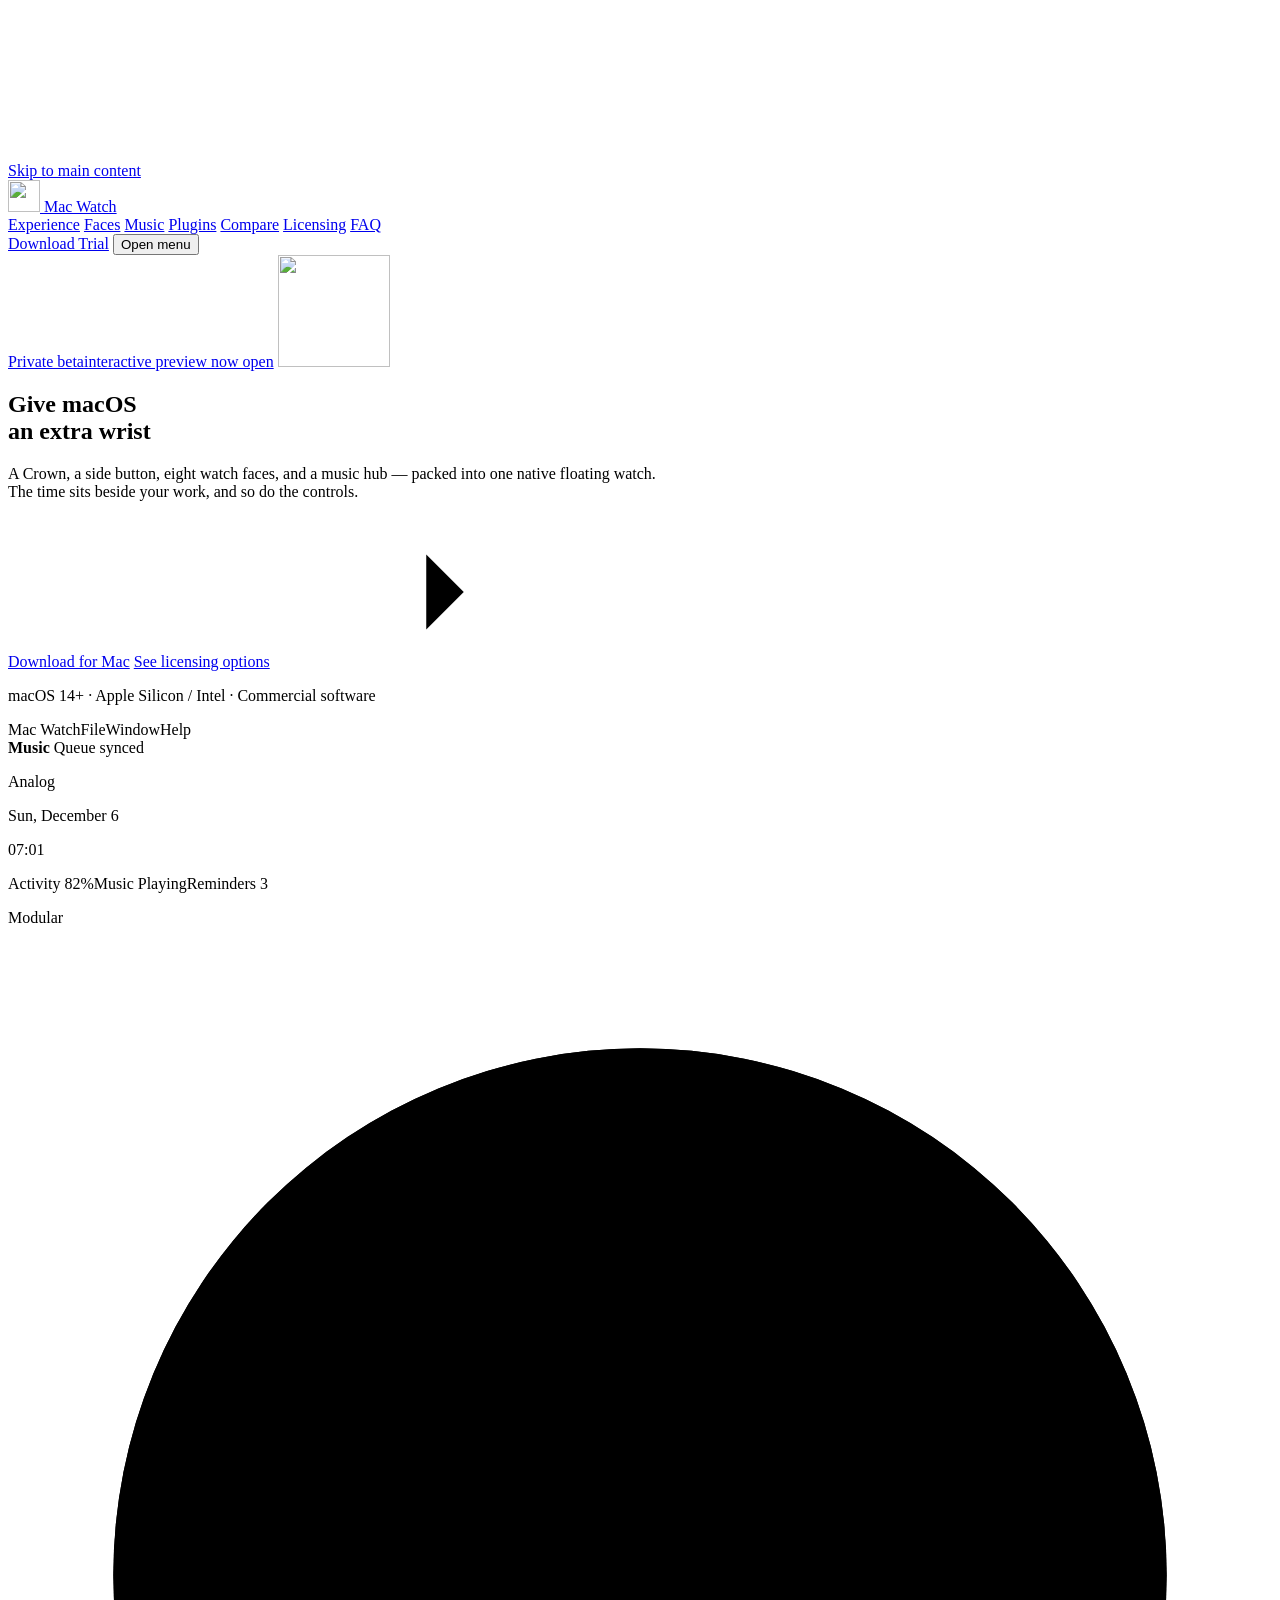
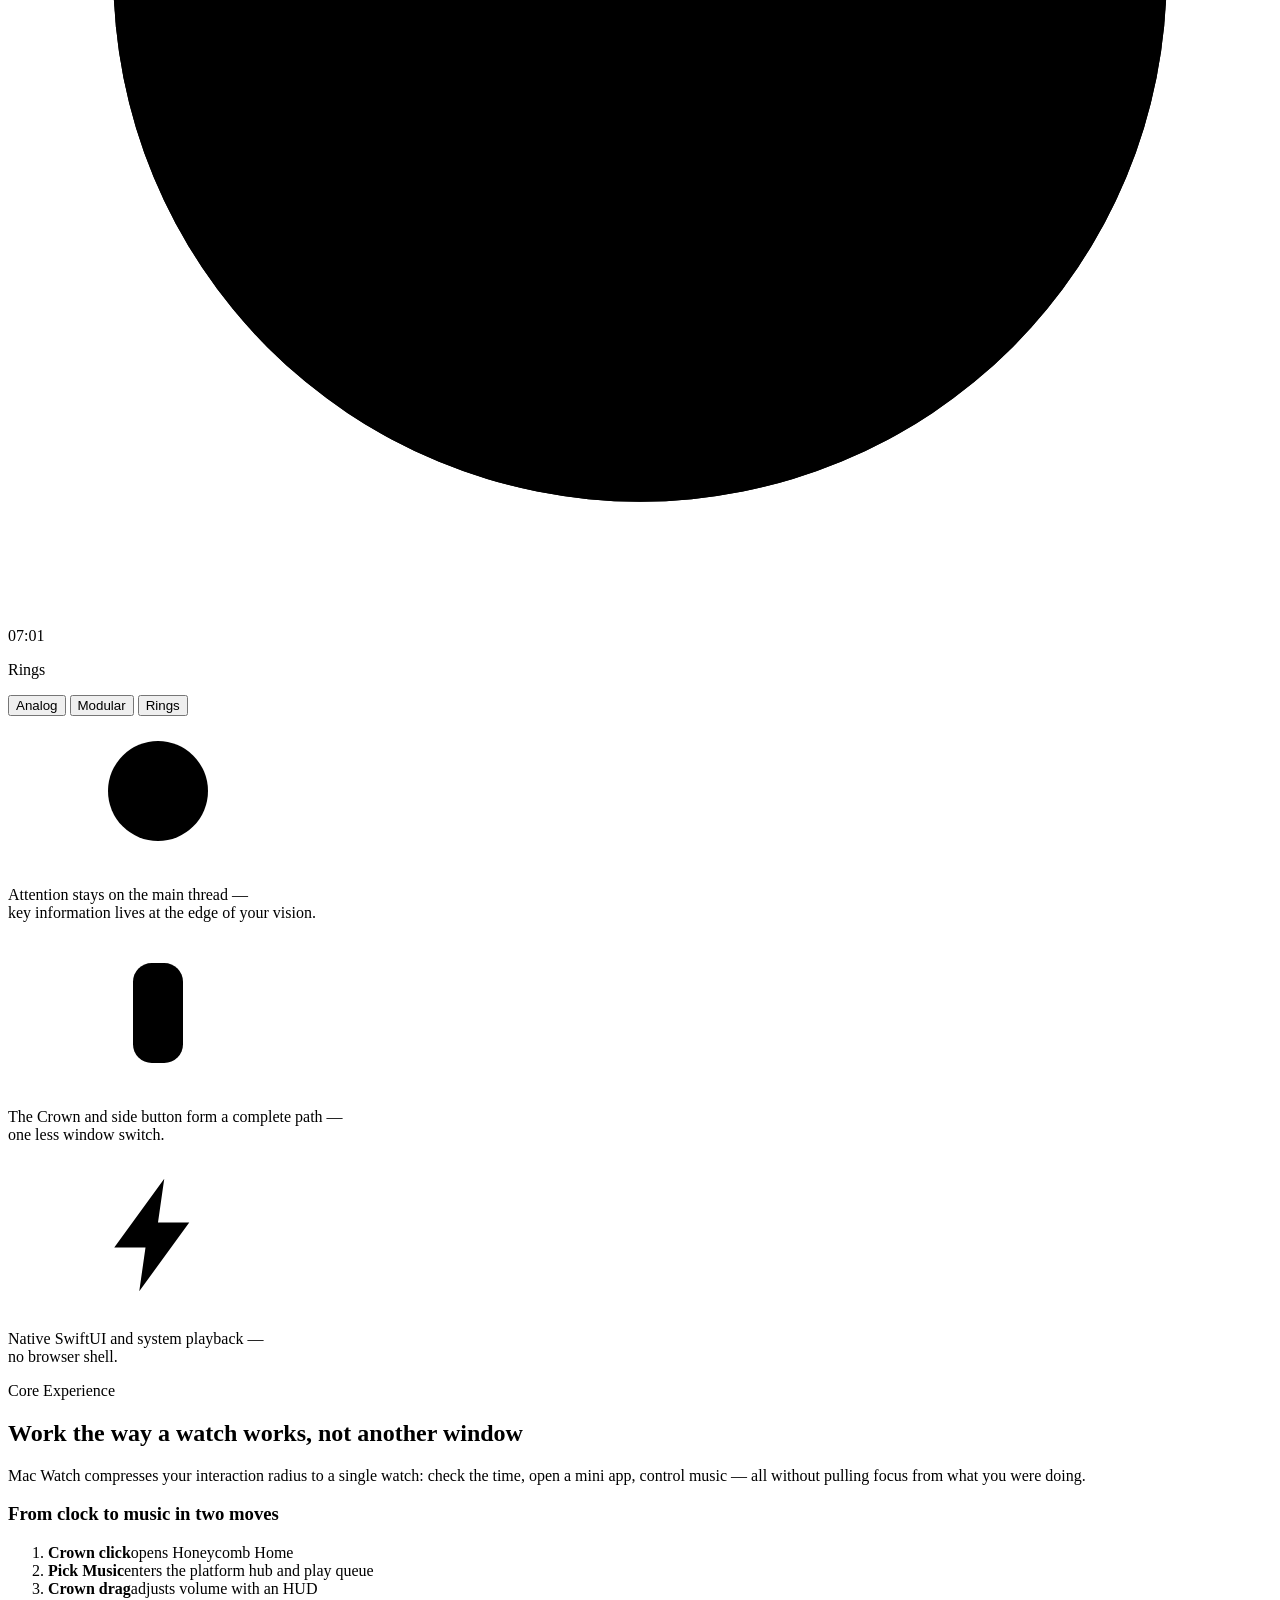
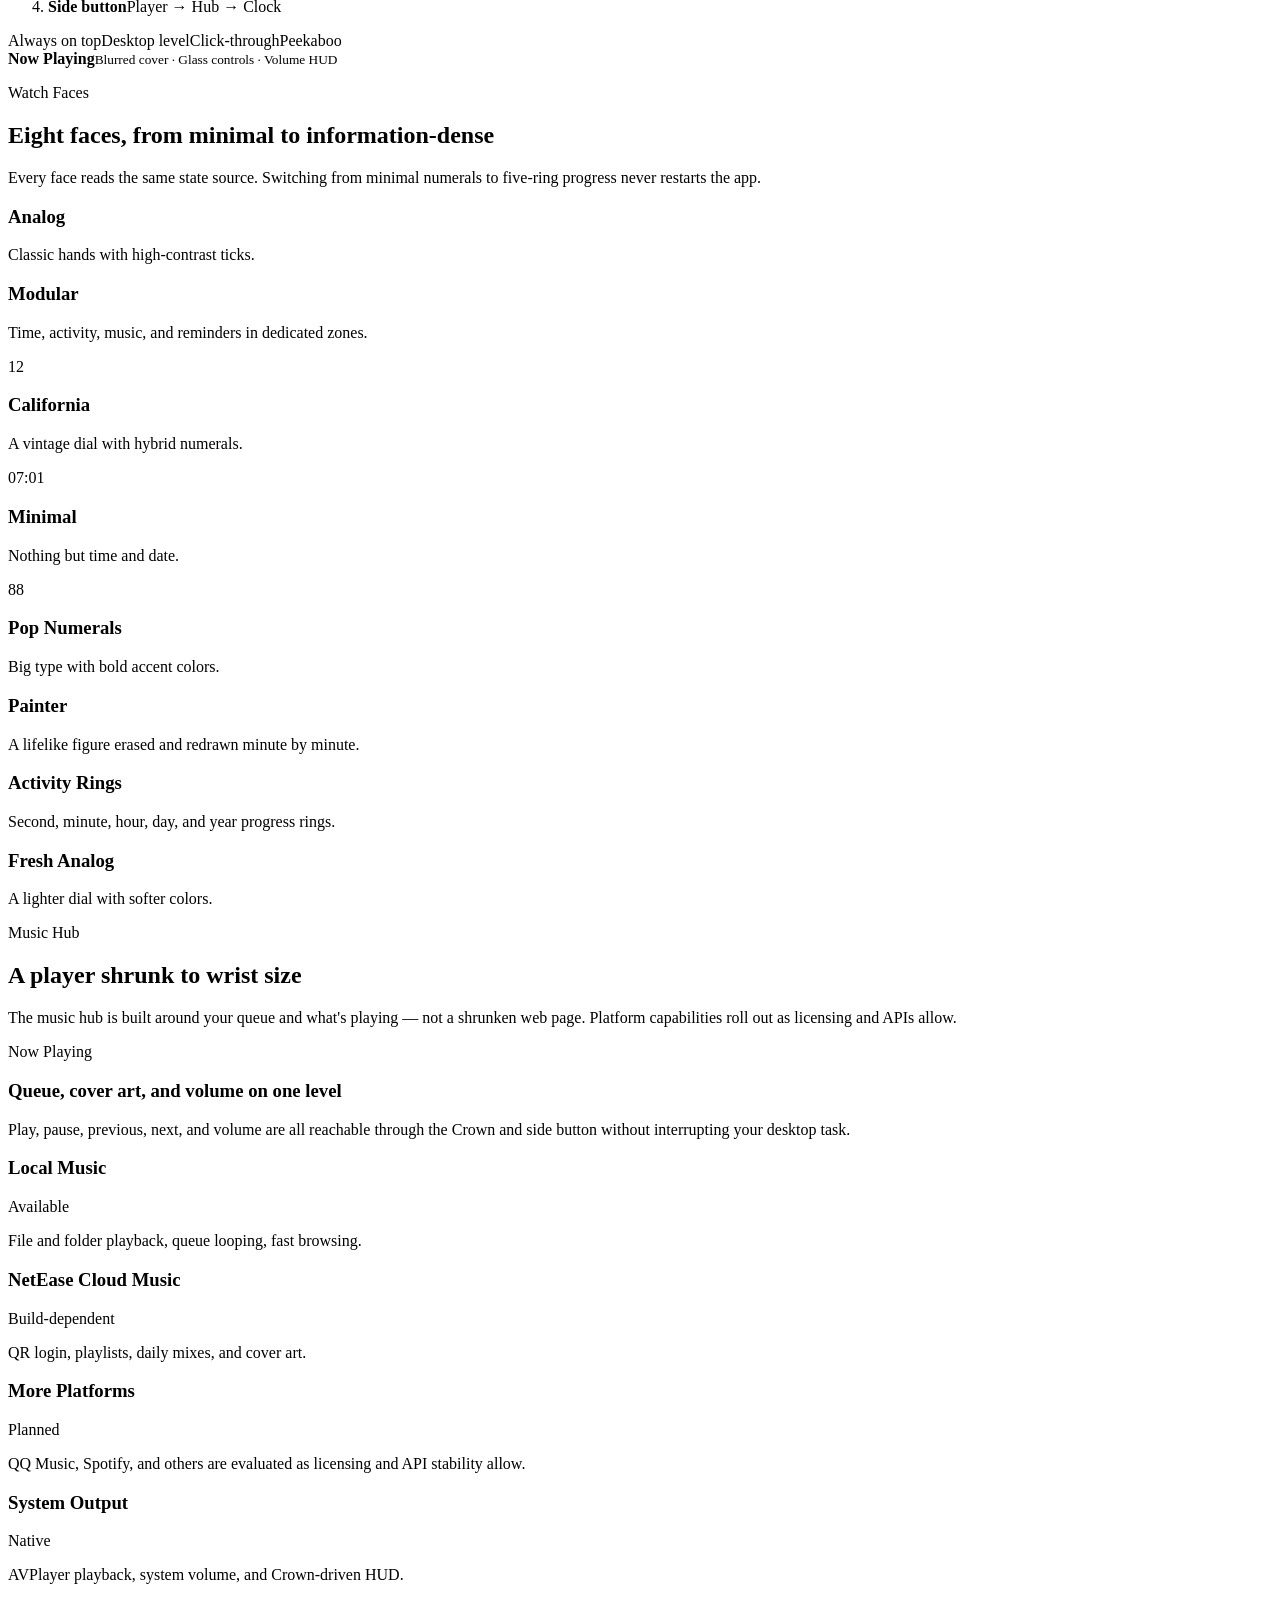
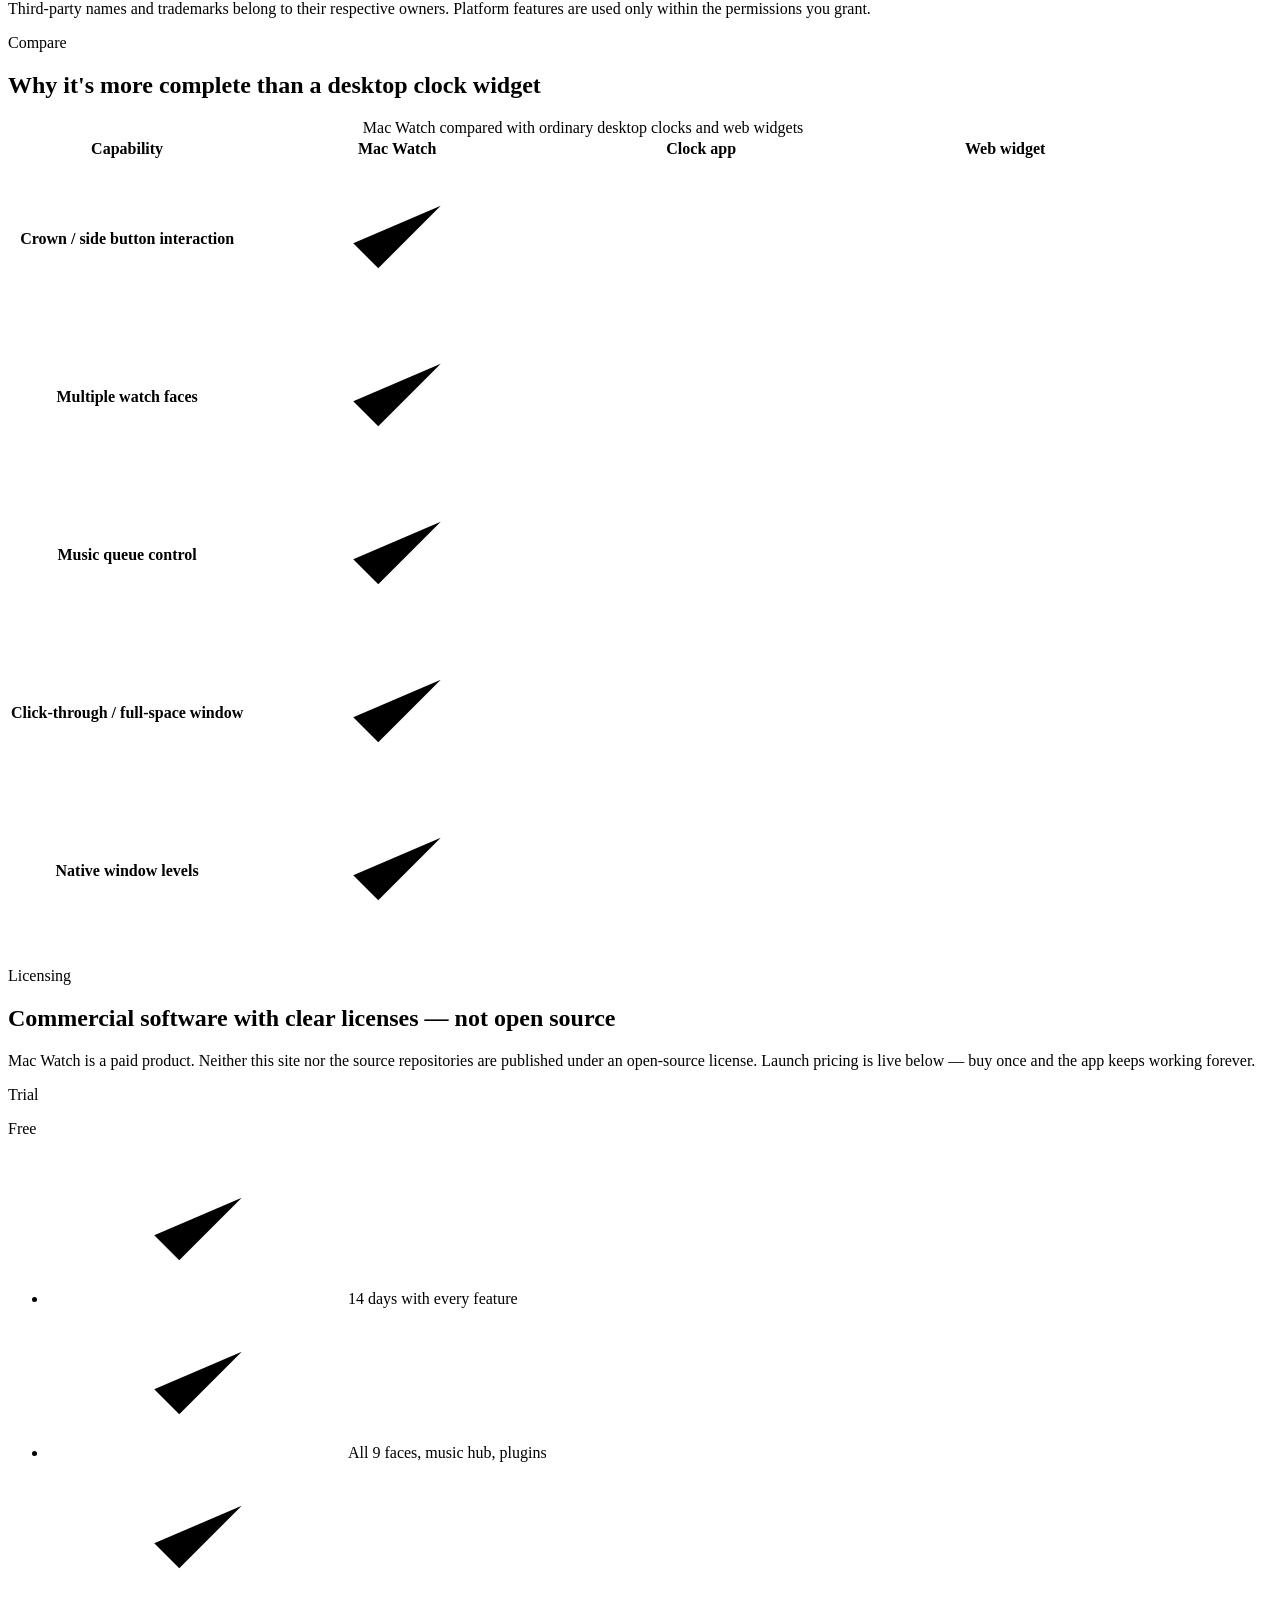
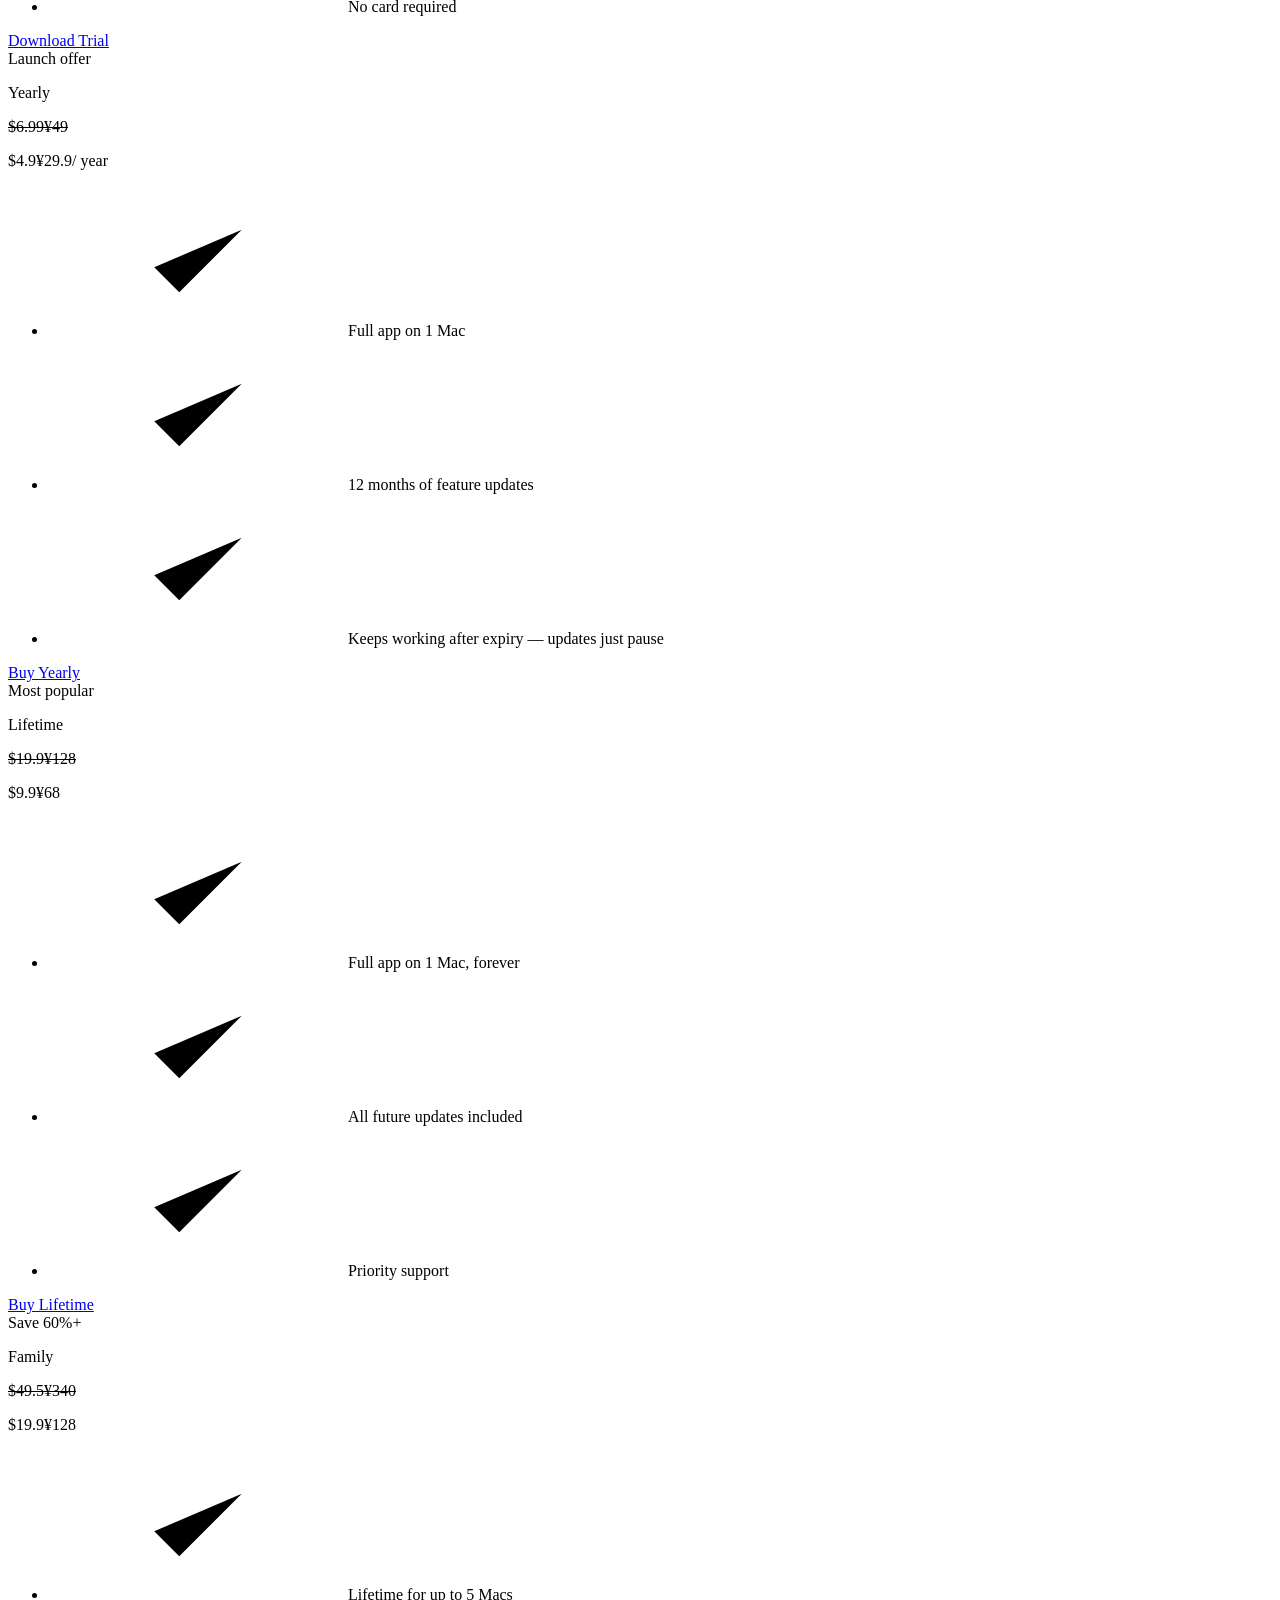
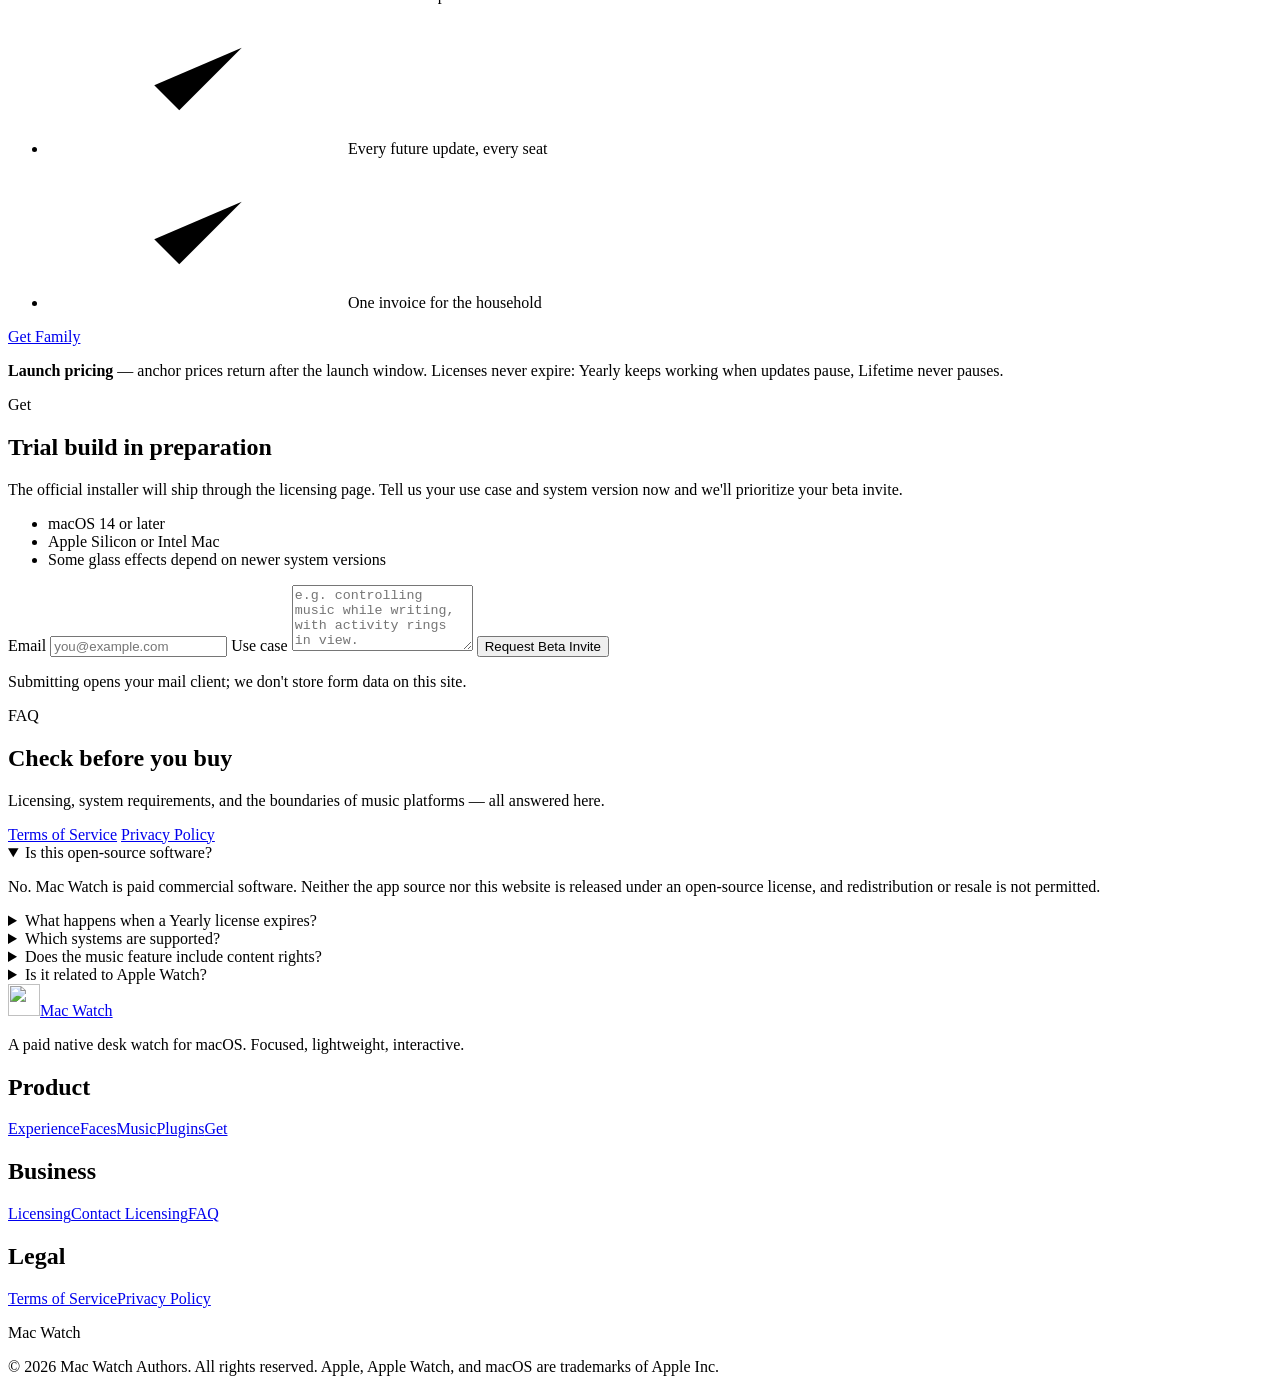
==== index.html @ 1d914b7b "deploy: publish website build abf7dd5" ====
<!doctype html>
<html lang="en">
<head>
  <meta charset="utf-8" />
  <meta name="viewport" content="width=device-width, initial-scale=1" />
  <title>Mac Watch — A Floating Desk Watch for macOS</title>
  <meta name="description" content="Mac Watch is a paid native macOS app: an interactive desk watch with 8 faces, multi-platform music, and a true desktop floating window." />
  <meta name="theme-color" content="#070707" />
  <link rel="canonical" href="https://macwatch.zpad.app/" />
  <link rel="icon" type="image/svg+xml" href="/assets/favicon.svg" />
  <link rel="apple-touch-icon" href="/assets/app-icon.png" />
  <meta property="og:type" content="website" />
  <meta property="og:site_name" content="Mac Watch" />
  <meta property="og:title" content="Mac Watch — A Floating Desk Watch for macOS" />
  <meta property="og:description" content="A paid native macOS app: an interactive Crown, 8 watch faces, a music hub, and a floating window that actually belongs on your desktop." />
  <meta property="og:url" content="https://macwatch.zpad.app/" />
  <meta property="og:image" content="https://macwatch.zpad.app/assets/app-icon.png" />
  <meta name="twitter:card" content="summary" />
  <script type="module" crossorigin src="/assets/main-BHF7BZhh.js"></script>
  <link rel="stylesheet" crossorigin href="/assets/main-CYS36cmx.css">
</head>
<body>
  <svg class="icon-system" aria-hidden="true" focusable="false">
    <symbol id="i-watch" viewBox="0 0 24 24"><rect x="6" y="3" width="12" height="18" rx="4"/><path d="M12 7v5l3 2"/><path d="M18 7h2M18 11h2"/></symbol>
    <symbol id="i-crown" viewBox="0 0 24 24"><rect x="8" y="4" width="8" height="16" rx="3"/><path d="M10 8h4M10 12h4M10 16h4"/></symbol>
    <symbol id="i-grid" viewBox="0 0 24 24"><rect x="4" y="4" width="7" height="7" rx="2"/><rect x="13" y="4" width="7" height="7" rx="2"/><rect x="4" y="13" width="7" height="7" rx="2"/><path d="M16.5 13v7M13 16.5h7"/></symbol>
    <symbol id="i-window" viewBox="0 0 24 24"><rect x="3" y="4" width="18" height="16" rx="4"/><path d="M3 9h18M7 6.5h.01M10 6.5h.01"/></symbol>
    <symbol id="i-music" viewBox="0 0 24 24"><path d="M7 18V6l10-2v12"/><circle cx="5" cy="18" r="2"/><circle cx="15" cy="16" r="2"/></symbol>
    <symbol id="i-shield" viewBox="0 0 24 24"><path d="M12 3l7 3v6c0 4-3 7-7 9-4-2-7-5-7-9V6z"/><path d="M9 12l2 2 4-4"/></symbol>
    <symbol id="i-bolt" viewBox="0 0 24 24"><path d="M13 3L5 14h5l-1 7 8-11h-5z"/></symbol>
    <symbol id="i-clock" viewBox="0 0 24 24"><circle cx="12" cy="12" r="8"/><path d="M12 8v4l3 2"/></symbol>
    <symbol id="i-sparkle" viewBox="0 0 24 24"><path d="M12 3l2 5 5 2-5 2-2 5-2-5-5-2 5-2z"/><path d="M19 16l1 2 2 1-2 1-1 2-1-2-2-1 2-1z"/></symbol>
    <symbol id="i-check" viewBox="0 0 24 24"><path d="M5 13l4 4L19 7"/></symbol>
    <symbol id="i-minus" viewBox="0 0 24 24"><path d="M6 12h12"/></symbol>
    <symbol id="i-arrow" viewBox="0 0 24 24"><path d="M5 12h14M13 6l6 6-6 6"/></symbol>
  </svg>

  <div class="page-glow" aria-hidden="true"></div>
  <a class="skip-link" href="#main">Skip to main content</a>

  <header class="site-header" data-header>
    <div class="shell header-inner">
      <a class="brand" href="#top" aria-label="Mac Watch home">
        <img src="/assets/app-icon.png" alt="" width="32" height="32" />
        <span>Mac Watch</span>
      </a>
      <nav class="primary-nav" id="site-nav" aria-label="Primary">
        <a href="#flow">Experience</a>
        <a href="#faces">Faces</a>
        <a href="#music">Music</a>
        <a href="/plugins/">Plugins</a>
        <a href="#compare">Compare</a>
        <a href="#license">Licensing</a>
        <a href="#faq">FAQ</a>
      </nav>
      <div class="header-actions">
        <a class="download-link" href="#download">Download Trial</a>
        <button class="menu-button" type="button" aria-expanded="false" aria-controls="site-nav">
          <span></span><span></span><span></span><span class="sr-only">Open menu</span>
        </button>
      </div>
    </div>
  </header>

  <main id="main">
    <section class="hero" id="top" aria-labelledby="hero-title">
      <div class="shell hero-inner">
        <a class="release-pill" href="#download"><span>Private beta</span>interactive preview now open</a>
        <img class="hero-icon" src="/assets/app-icon.png" alt="" width="112" height="112" />
        <h1 id="hero-title">Give macOS<br />an extra <span class="italic">wrist</span></h1>
        <p class="hero-subtext">
          A Crown, a side button, eight watch faces, and a music hub — packed into one native floating watch.<br />
          The time sits beside your work, and so do the controls.
        </p>
        <div class="hero-actions">
          <a class="button download" href="#download">Download for Mac</a>
          <a class="text-link" href="#license">See licensing options<svg aria-hidden="true"><use href="#i-arrow" /></svg></a>
        </div>
        <p class="download-meta">macOS 14+ · Apple Silicon / Intel · Commercial software</p>

        <div class="hero-visual" aria-label="Mac Watch desktop product mock">
          <div class="mac-stage">
            <div class="stage-menu" aria-hidden="true"><span>Mac Watch</span><span>File</span><span>Window</span><span>Help</span></div>
            <div class="stage-wall" aria-hidden="true"></div>
            <article class="stage-note-card" aria-hidden="true">
              <strong>Music</strong>
              <span>Queue synced</span>
            </article>
            <div class="device-shell" data-device>
              <div class="crown" aria-hidden="true"></div>
              <div class="side-button" aria-hidden="true"></div>
              <div class="device-screen" data-screen>
                <section class="face active" data-face="analog" aria-label="Analog face preview">
                  <div class="analog-dial">
                    <span></span><span></span><span></span><span></span>
                    <div class="hand hour" data-hour-hand></div>
                    <div class="hand minute" data-minute-hand></div>
                    <div class="hand second" data-second-hand></div>
                  </div>
                  <p>Analog</p>
                </section>
                <section class="face modular" data-face="modular" aria-label="Modular face preview">
                  <p class="label" data-short-date>Mon, Oct 12</p>
                  <p class="large-time"><span data-hour>16</span><span data-minute>:40</span></p>
                  <div class="modules"><span>Activity 82%</span><span>Music Playing</span><span>Reminders 3</span></div>
                  <p>Modular</p>
                </section>
                <section class="face rings" data-face="rings" aria-label="Activity rings face preview">
                  <svg viewBox="0 0 120 120" aria-hidden="true">
                    <circle cx="60" cy="60" r="50"/><circle cx="60" cy="60" r="39"/><circle cx="60" cy="60" r="28"/>
                    <circle class="r1" cx="60" cy="60" r="50"/><circle class="r2" cx="60" cy="60" r="39"/><circle class="r3" cx="60" cy="60" r="28"/>
                  </svg>
                  <p class="large-time"><span data-hour>16</span><span data-minute>:40</span></p>
                  <p>Rings</p>
                </section>
              </div>
            </div>
            <div class="stage-dock" aria-hidden="true"><span></span><span></span><span></span><span></span><span class="active"></span><span></span><span></span></div>
          </div>
          <div class="face-switch" role="group" aria-label="Switch website face preview">
            <button type="button" class="active" aria-pressed="true" data-face-button="analog">Analog</button>
            <button type="button" aria-pressed="false" data-face-button="modular">Modular</button>
            <button type="button" aria-pressed="false" data-face-button="rings">Rings</button>
          </div>
        </div>
      </div>
    </section>

    <section class="value-strip" aria-label="Core value">
      <div class="shell value-grid">
        <article><svg aria-hidden="true"><use href="#i-clock" /></svg><p>Attention stays on the main thread —<br />key information lives at the edge of your vision.</p></article>
        <article><svg aria-hidden="true"><use href="#i-crown" /></svg><p>The Crown and side button form a complete path —<br />one less window switch.</p></article>
        <article><svg aria-hidden="true"><use href="#i-bolt" /></svg><p>Native SwiftUI and system playback —<br />no browser shell.</p></article>
      </div>
    </section>

    <section class="section flow-section" id="flow" aria-labelledby="flow-title">
      <div class="shell section-head">
        <p class="eyebrow">Core Experience</p>
        <h2 id="flow-title">Work the way a watch works, not another window</h2>
        <p>Mac Watch compresses your interaction radius to a single watch: check the time, open a mini app, control music — all without pulling focus from what you were doing.</p>
      </div>
      <div class="shell workspace-card">
        <div class="workspace-copy">
          <h3>From clock to music in two moves</h3>
          <ol class="path-list">
            <li><strong>Crown click</strong><span>opens Honeycomb Home</span></li>
            <li><strong>Pick Music</strong><span>enters the platform hub and play queue</span></li>
            <li><strong>Crown drag</strong><span>adjusts volume with an HUD</span></li>
            <li><strong>Side button</strong><span>Player → Hub → Clock</span></li>
          </ol>
          <div class="mode-chips" aria-label="Window modes">
            <span>Always on top</span><span>Desktop level</span><span>Click-through</span><span>Peekaboo</span>
          </div>
        </div>
        <div class="demo-panel" aria-hidden="true">
          <div class="demo-bar"><span></span><span></span><span></span></div>
          <div class="honeycomb"><span></span><span></span><span></span><span></span><span></span><span></span><span></span></div>
          <div class="now-playing">
            <span class="cover"></span>
            <div><strong>Now Playing</strong><small>Blurred cover · Glass controls · Volume HUD</small></div>
            <span class="eq"><i></i><i></i><i></i></span>
          </div>
        </div>
      </div>
    </section>

    <section class="section faces-section" id="faces" aria-labelledby="faces-title">
      <div class="shell section-head">
        <p class="eyebrow">Watch Faces</p>
        <h2 id="faces-title">Eight faces, from minimal to information-dense</h2>
        <p>Every face reads the same state source. Switching from minimal numerals to five-ring progress never restarts the app.</p>
      </div>
      <div class="shell face-grid">
        <article><div class="face-preview analog"><span></span><span></span><span></span></div><h3>Analog</h3><p>Classic hands with high-contrast ticks.</p></article>
        <article><div class="face-preview modular"><i></i><i></i><i></i></div><h3>Modular</h3><p>Time, activity, music, and reminders in dedicated zones.</p></article>
        <article><div class="face-preview california">12</div><h3>California</h3><p>A vintage dial with hybrid numerals.</p></article>
        <article><div class="face-preview minimal"><span data-hour>16</span><span data-minute>:40</span></div><h3>Minimal</h3><p>Nothing but time and date.</p></article>
        <article><div class="face-preview pop">88</div><h3>Pop Numerals</h3><p>Big type with bold accent colors.</p></article>
        <article><div class="face-preview artist"><span></span></div><h3>Painter</h3><p>A lifelike figure erased and redrawn minute by minute.</p></article>
        <article><div class="face-preview rings"><b></b><b></b><b></b></div><h3>Activity Rings</h3><p>Second, minute, hour, day, and year progress rings.</p></article>
        <article><div class="face-preview fresh"><span></span><span></span></div><h3>Fresh Analog</h3><p>A lighter dial with softer colors.</p></article>
      </div>
    </section>

    <section class="section music-section" id="music" aria-labelledby="music-title">
      <div class="shell section-head">
        <p class="eyebrow">Music Hub</p>
        <h2 id="music-title">A player shrunk to wrist size</h2>
        <p>The music hub is built around your queue and what's playing — not a shrunken web page. Platform capabilities roll out as licensing and APIs allow.</p>
      </div>
      <div class="shell music-panel">
        <article class="music-hero">
          <span class="cover"></span>
          <div>
            <p class="eyebrow">Now Playing</p>
            <h3>Queue, cover art, and volume on one level</h3>
            <p>Play, pause, previous, next, and volume are all reachable through the Crown and side button without interrupting your desktop task.</p>
          </div>
          <span class="eq"><i></i><i></i><i></i><i></i></span>
        </article>
        <div class="platform-grid">
          <article class="ready"><header><h3>Local Music</h3><span>Available</span></header><p>File and folder playback, queue looping, fast browsing.</p></article>
          <article class="ready"><header><h3>NetEase Cloud Music</h3><span>Build-dependent</span></header><p>QR login, playlists, daily mixes, and cover art.</p></article>
          <article><header><h3>More Platforms</h3><span>Planned</span></header><p>QQ Music, Spotify, and others are evaluated as licensing and API stability allow.</p></article>
          <article><header><h3>System Output</h3><span>Native</span></header><p>AVPlayer playback, system volume, and Crown-driven HUD.</p></article>
        </div>
      </div>
      <p class="legal shell">Third-party names and trademarks belong to their respective owners. Platform features are used only within the permissions you grant.</p>
    </section>

    <section class="section compare-section" id="compare" aria-labelledby="compare-title">
      <div class="shell section-head">
        <p class="eyebrow">Compare</p>
        <h2 id="compare-title">Why it's more complete than a desktop clock widget</h2>
      </div>
      <div class="shell table-wrap">
        <table>
          <caption class="sr-only">Mac Watch compared with ordinary desktop clocks and web widgets</caption>
          <thead><tr><th scope="col">Capability</th><th scope="col">Mac Watch</th><th scope="col">Clock app</th><th scope="col">Web widget</th></tr></thead>
          <tbody>
            <tr><th scope="row">Crown / side button interaction</th><td><svg role="img" aria-label="Supported"><use href="#i-check" /></svg></td><td><svg role="img" aria-label="Not supported"><use href="#i-minus" /></svg></td><td><svg role="img" aria-label="Not supported"><use href="#i-minus" /></svg></td></tr>
            <tr><th scope="row">Multiple watch faces</th><td><svg role="img" aria-label="Supported"><use href="#i-check" /></svg></td><td><svg role="img" aria-label="Partial support"><use href="#i-minus" /></svg></td><td><svg role="img" aria-label="Partial support"><use href="#i-minus" /></svg></td></tr>
            <tr><th scope="row">Music queue control</th><td><svg role="img" aria-label="Supported"><use href="#i-check" /></svg></td><td><svg role="img" aria-label="Not supported"><use href="#i-minus" /></svg></td><td><svg role="img" aria-label="Partial support"><use href="#i-minus" /></svg></td></tr>
            <tr><th scope="row">Click-through / full-space window</th><td><svg role="img" aria-label="Supported"><use href="#i-check" /></svg></td><td><svg role="img" aria-label="Partial support"><use href="#i-minus" /></svg></td><td><svg role="img" aria-label="Not supported"><use href="#i-minus" /></svg></td></tr>
            <tr><th scope="row">Native window levels</th><td><svg role="img" aria-label="Supported"><use href="#i-check" /></svg></td><td><svg role="img" aria-label="Partial support"><use href="#i-minus" /></svg></td><td><svg role="img" aria-label="Not supported"><use href="#i-minus" /></svg></td></tr>
          </tbody>
        </table>
      </div>
    </section>

    <section class="section license-section" id="license" aria-labelledby="license-title">
      <div class="shell section-head">
        <p class="eyebrow">Licensing</p>
        <h2 id="license-title">Commercial software with clear licenses — not open source</h2>
        <p>Mac Watch is a paid product. Neither this site nor the source repositories are published under an open-source license. Launch pricing is live below — buy once and the app keeps working forever.</p>
      </div>
      <div class="shell license-grid">
        <article class="license-card">
          <p class="plan">Trial</p>
          <p class="price">Free</p>
          <ul>
            <li><svg aria-hidden="true"><use href="#i-check" /></svg>14 days with every feature</li>
            <li><svg aria-hidden="true"><use href="#i-check" /></svg>All 9 faces, music hub, plugins</li>
            <li><svg aria-hidden="true"><use href="#i-check" /></svg>No card required</li>
          </ul>
          <a class="button ghost" href="#download">Download Trial</a>
        </article>
        <article class="license-card">
          <span class="price-tag launch">Launch offer</span>
          <p class="plan">Yearly</p>
          <p class="price-anchor"><s>$6.99</s><s>¥49</s></p>
          <p class="price">$4.9<span class="price-cny">¥29.9</span><span class="price-term">/ year</span></p>
          <ul>
            <li><svg aria-hidden="true"><use href="#i-check" /></svg>Full app on 1 Mac</li>
            <li><svg aria-hidden="true"><use href="#i-check" /></svg>12 months of feature updates</li>
            <li><svg aria-hidden="true"><use href="#i-check" /></svg>Keeps working after expiry — updates just pause</li>
          </ul>
          <a class="button ghost" href="mailto:license@zpad.app?subject=Mac Watch%20Yearly%20License">Buy Yearly</a>
        </article>
        <article class="license-card featured">
          <span class="price-tag hot">Most popular</span>
          <p class="plan">Lifetime</p>
          <p class="price-anchor"><s>$19.9</s><s>¥128</s></p>
          <p class="price">$9.9<span class="price-cny">¥68</span></p>
          <ul>
            <li><svg aria-hidden="true"><use href="#i-check" /></svg>Full app on 1 Mac, forever</li>
            <li><svg aria-hidden="true"><use href="#i-check" /></svg>All future updates included</li>
            <li><svg aria-hidden="true"><use href="#i-check" /></svg>Priority support</li>
          </ul>
          <a class="button download" href="mailto:license@zpad.app?subject=Mac Watch%20Lifetime%20License">Buy Lifetime</a>
        </article>
        <article class="license-card">
          <span class="price-tag save">Save 60%+</span>
          <p class="plan">Family</p>
          <p class="price-anchor"><s>$49.5</s><s>¥340</s></p>
          <p class="price">$19.9<span class="price-cny">¥128</span></p>
          <ul>
            <li><svg aria-hidden="true"><use href="#i-check" /></svg>Lifetime for up to 5 Macs</li>
            <li><svg aria-hidden="true"><use href="#i-check" /></svg>Every future update, every seat</li>
            <li><svg aria-hidden="true"><use href="#i-check" /></svg>One invoice for the household</li>
          </ul>
          <a class="button ghost" href="mailto:license@zpad.app?subject=Mac Watch%20Family%20License">Get Family</a>
        </article>
      </div>
      <p class="license-note shell"><strong>Launch pricing</strong> — anchor prices return after the launch window. Licenses never expire: Yearly keeps working when updates pause, Lifetime never pauses.</p>
    </section>

    <section class="section download-section" id="download" aria-labelledby="download-title">
      <div class="shell download-grid">
        <div>
          <p class="eyebrow">Get</p>
          <h2 id="download-title">Trial build in preparation</h2>
          <p>The official installer will ship through the licensing page. Tell us your use case and system version now and we'll prioritize your beta invite.</p>
          <ul class="requirements">
            <li>macOS 14 or later</li>
            <li>Apple Silicon or Intel Mac</li>
            <li>Some glass effects depend on newer system versions</li>
          </ul>
        </div>
        <form class="waitlist" action="mailto:license@zpad.app" method="post" enctype="text/plain">
          <label for="email">Email</label>
          <input id="email" name="email" type="email" autocomplete="email" placeholder="you@example.com" required />
          <label for="use-case">Use case</label>
          <textarea id="use-case" name="use_case" rows="4" placeholder="e.g. controlling music while writing, with activity rings in view."></textarea>
          <button class="button download" type="submit">Request Beta Invite</button>
          <p>Submitting opens your mail client; we don't store form data on this site.</p>
        </form>
      </div>
    </section>

    <section class="section faq-section" id="faq" aria-labelledby="faq-title">
      <div class="shell faq-grid">
        <div>
          <p class="eyebrow">FAQ</p>
          <h2 id="faq-title">Check before you buy</h2>
          <p>Licensing, system requirements, and the boundaries of music platforms — all answered here.</p>
          <div class="faq-legal-links">
            <a href="/terms/">Terms of Service</a>
            <a href="/privacy/">Privacy Policy</a>
          </div>
        </div>
        <div>
          <details open><summary>Is this open-source software?</summary><p>No. Mac Watch is paid commercial software. Neither the app source nor this website is released under an open-source license, and redistribution or resale is not permitted.</p></details>
          <details><summary>What happens when a Yearly license expires?</summary><p>Nothing breaks. The app keeps every feature you already have — updates simply pause until you renew ($4.9 / ¥29.9). Lifetime licenses include all future updates and never pause.</p></details>
          <details><summary>Which systems are supported?</summary><p>Core features support macOS 14+. Newer system capabilities such as Liquid Glass enhance the experience when available, but never gate core features.</p></details>
          <details><summary>Does the music feature include content rights?</summary><p>No. The app only provides playback and control; you are responsible for your accounts, content, and compliance with local regulations.</p></details>
          <details><summary>Is it related to Apple Watch?</summary><p>There is no official relationship. Apple, Apple Watch, and macOS are trademarks of Apple Inc.; Mac Watch is independent software.</p></details>
        </div>
      </div>
    </section>
  </main>

  <footer class="site-footer">
    <div class="shell footer-grid">
      <div>
        <a class="brand light" href="#top"><img src="/assets/app-icon.png" alt="" width="32" height="32" /><span>Mac Watch</span></a>
        <p>A paid native desk watch for macOS. Focused, lightweight, interactive.</p>
      </div>
      <nav aria-label="Product"><h2>Product</h2><a href="#flow">Experience</a><a href="#faces">Faces</a><a href="#music">Music</a><a href="/plugins/">Plugins</a><a href="#download">Get</a></nav>
      <nav aria-label="Business"><h2>Business</h2><a href="#license">Licensing</a><a href="mailto:license@zpad.app">Contact Licensing</a><a href="#faq">FAQ</a></nav>
      <nav aria-label="Legal"><h2>Legal</h2><a href="/terms/">Terms of Service</a><a href="/privacy/">Privacy Policy</a></nav>
      <p class="footer-word" aria-hidden="true">Mac Watch</p>
      <p class="legal">© <span data-year>2026</span> Mac Watch Authors. All rights reserved. Apple, Apple Watch, and macOS are trademarks of Apple Inc.</p>
    </div>
  </footer>

</body>
</html>
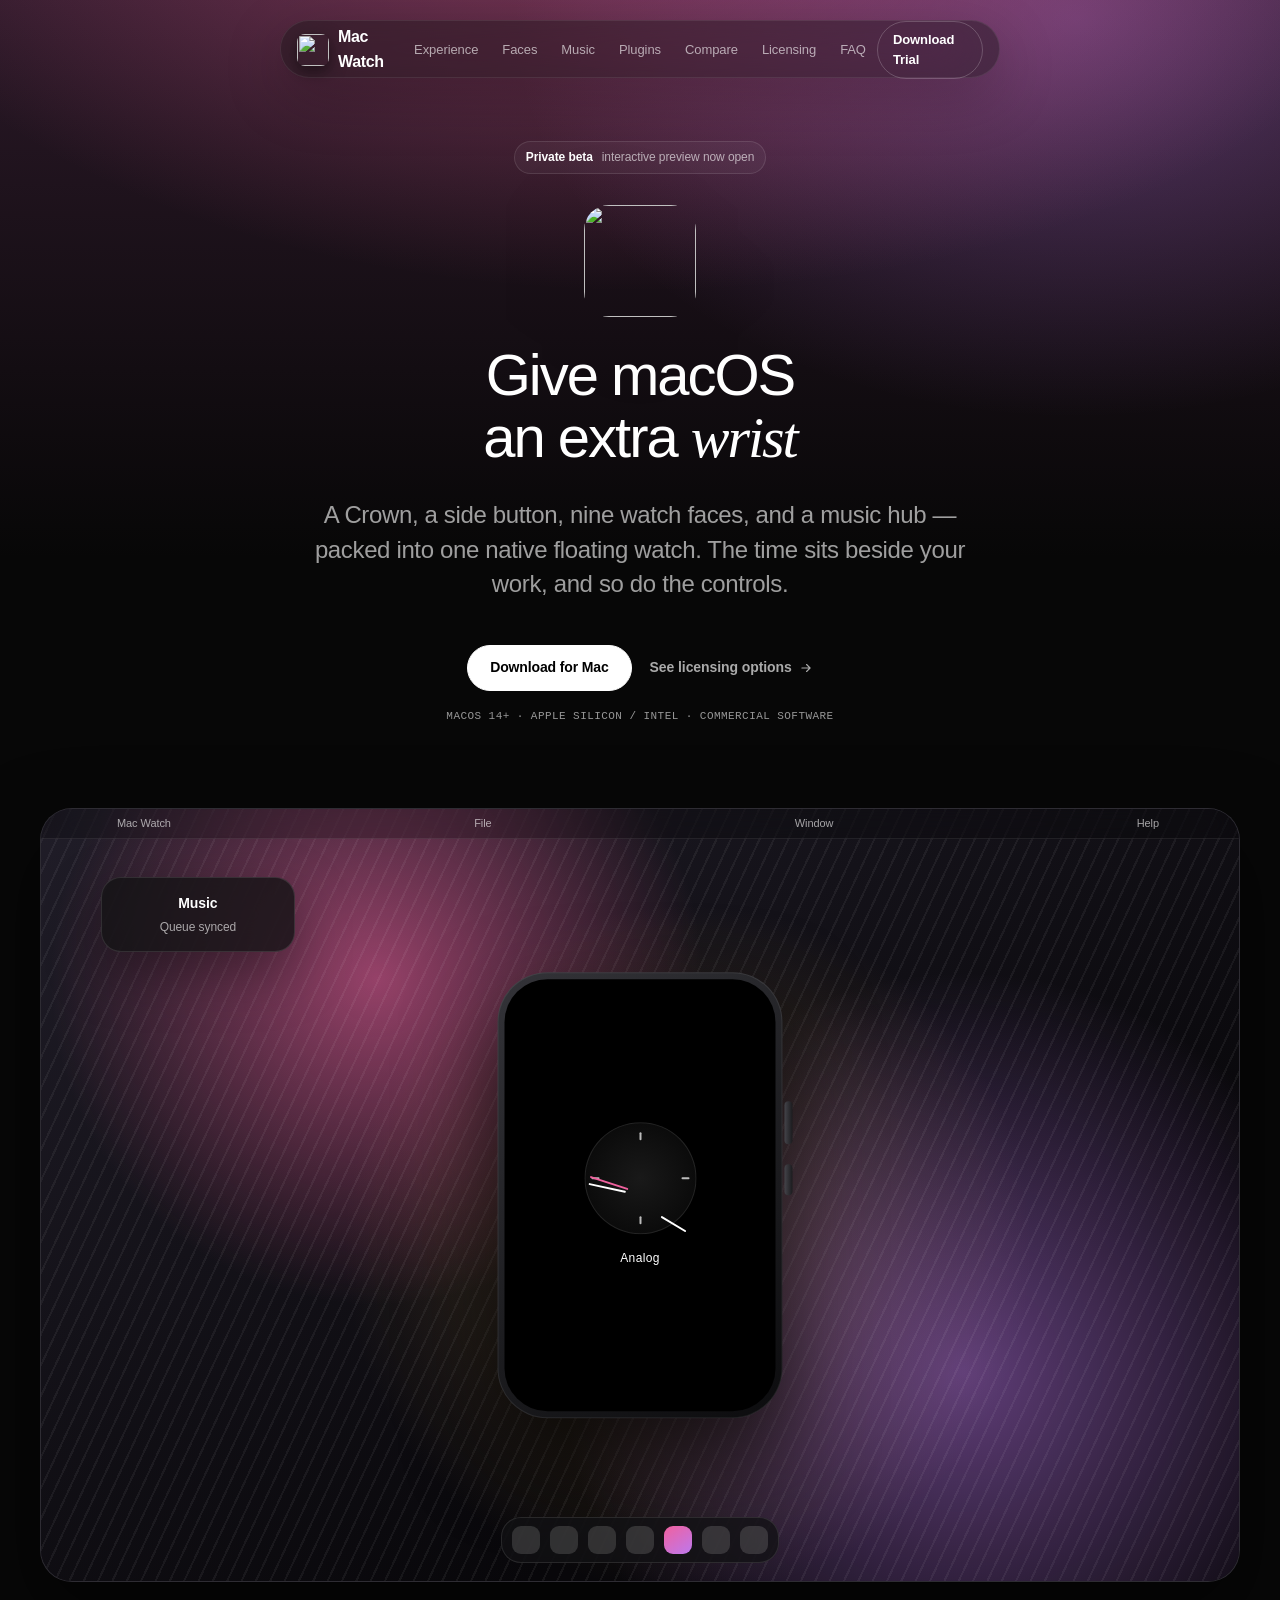
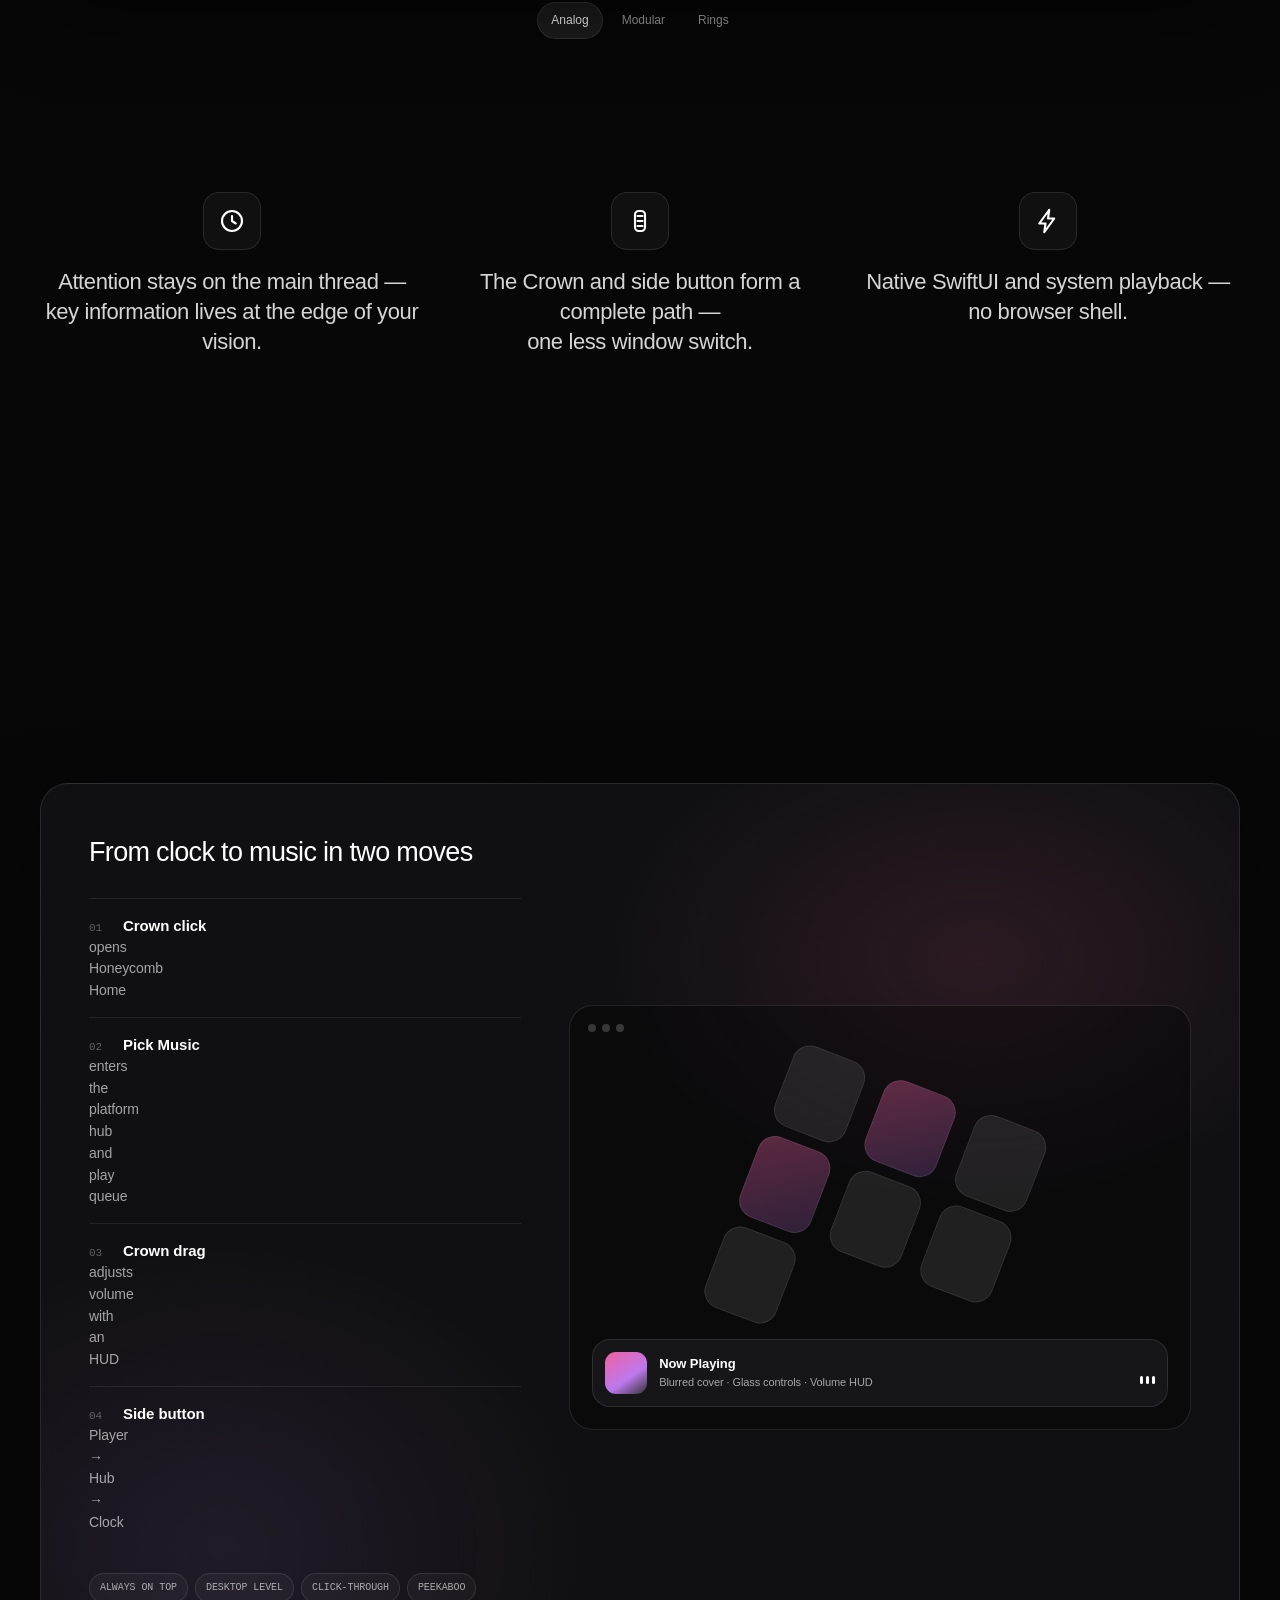
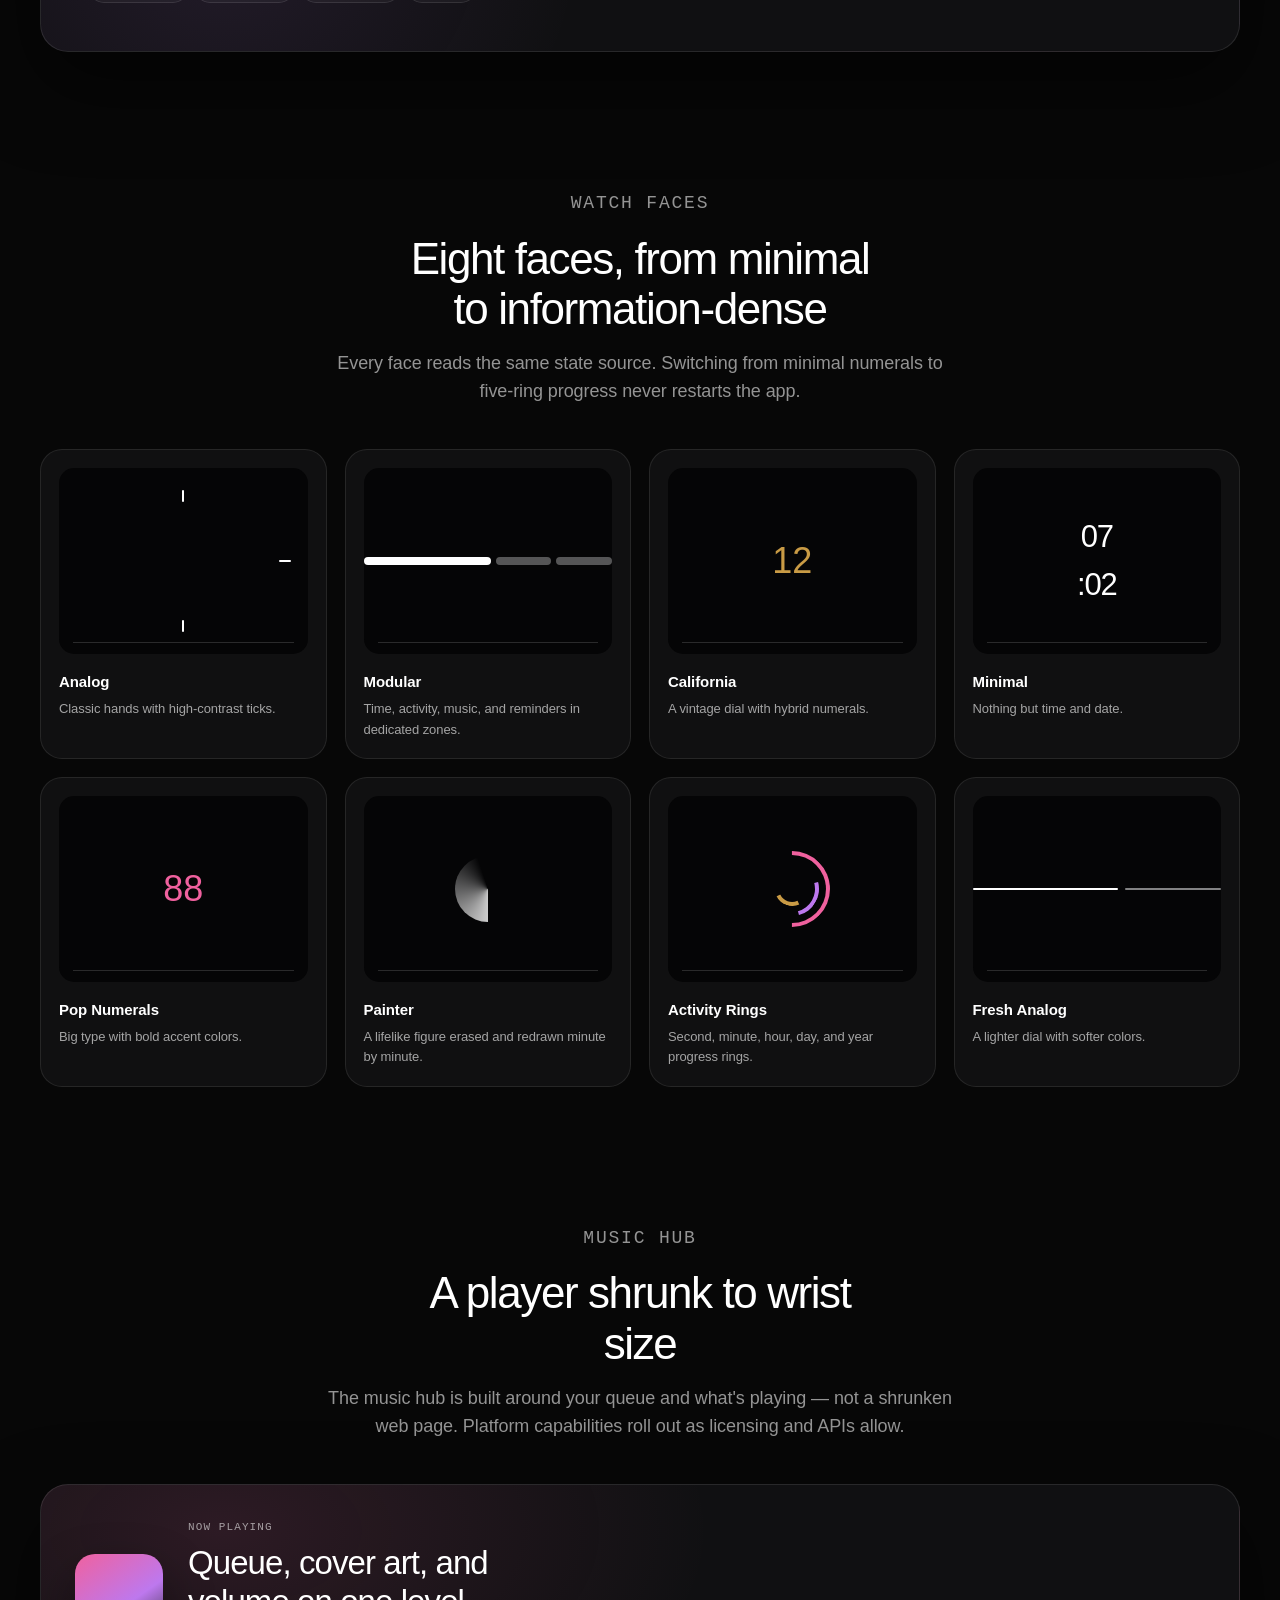
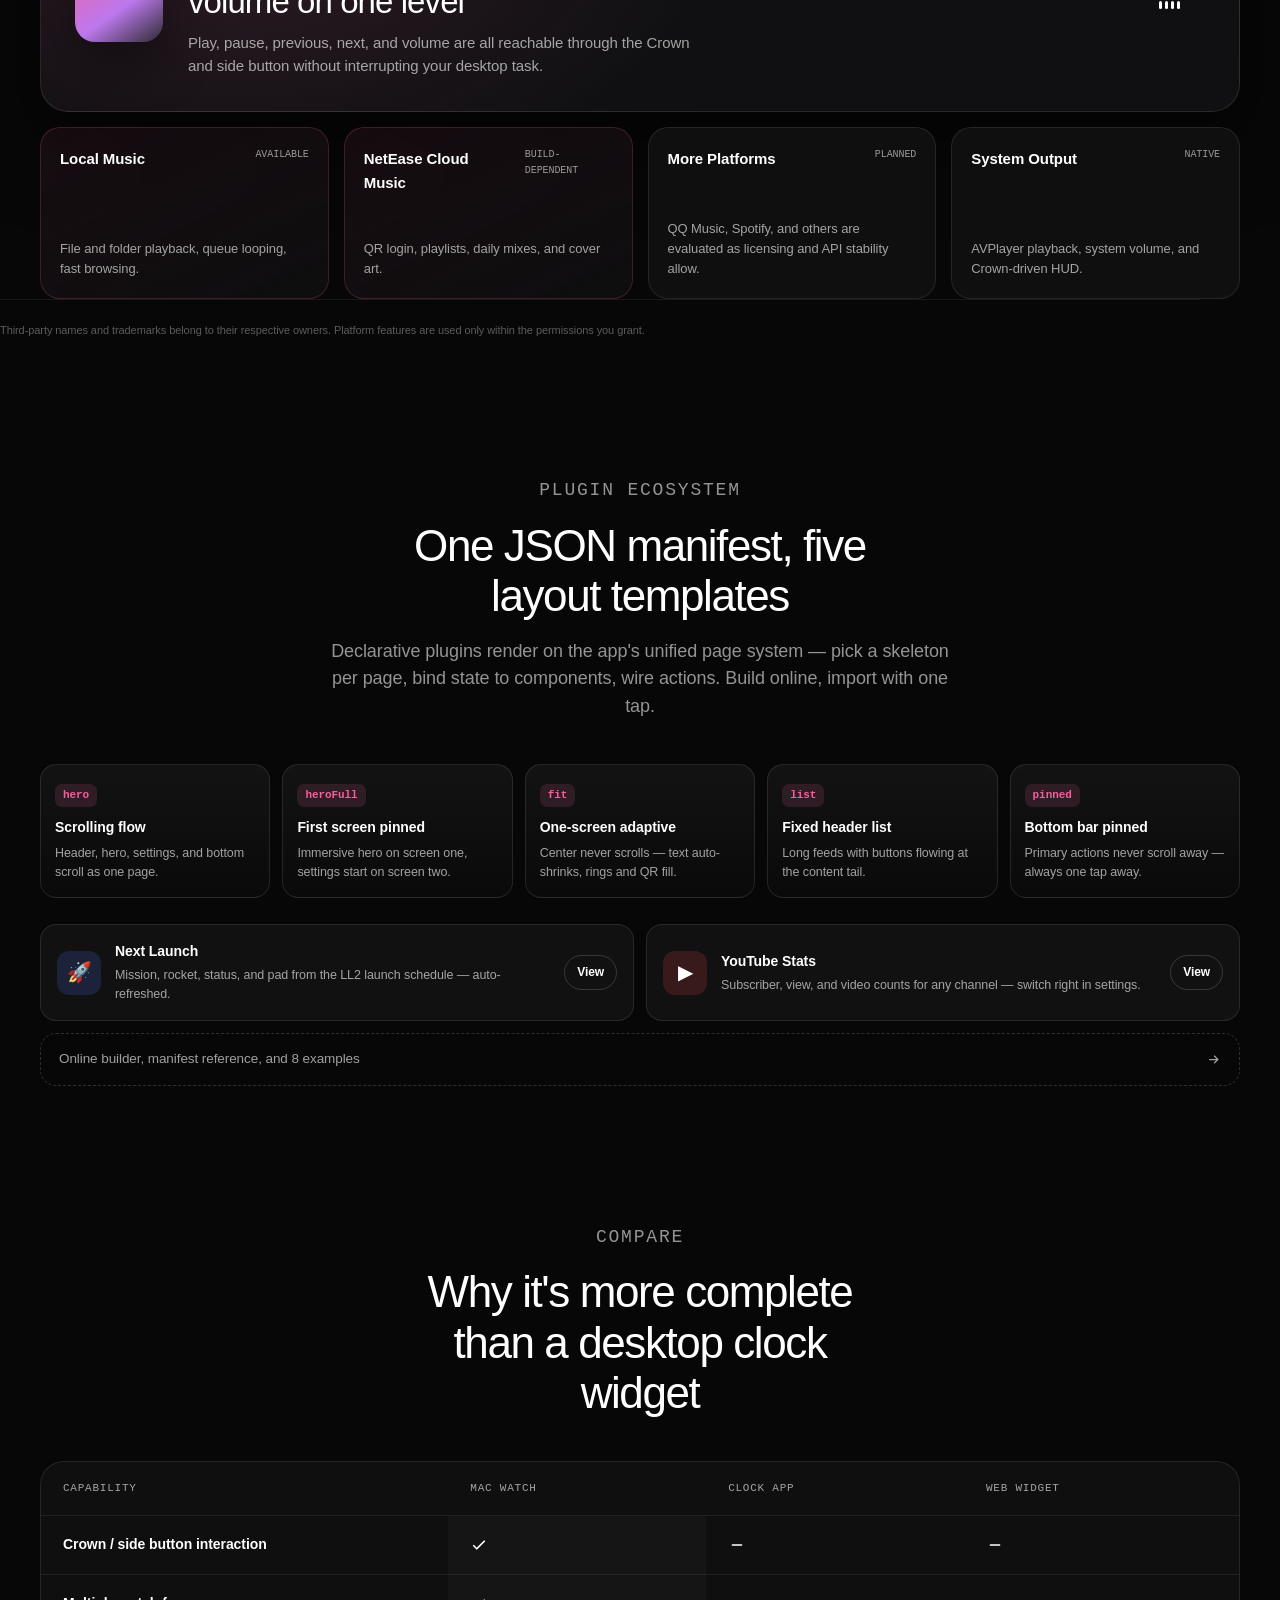
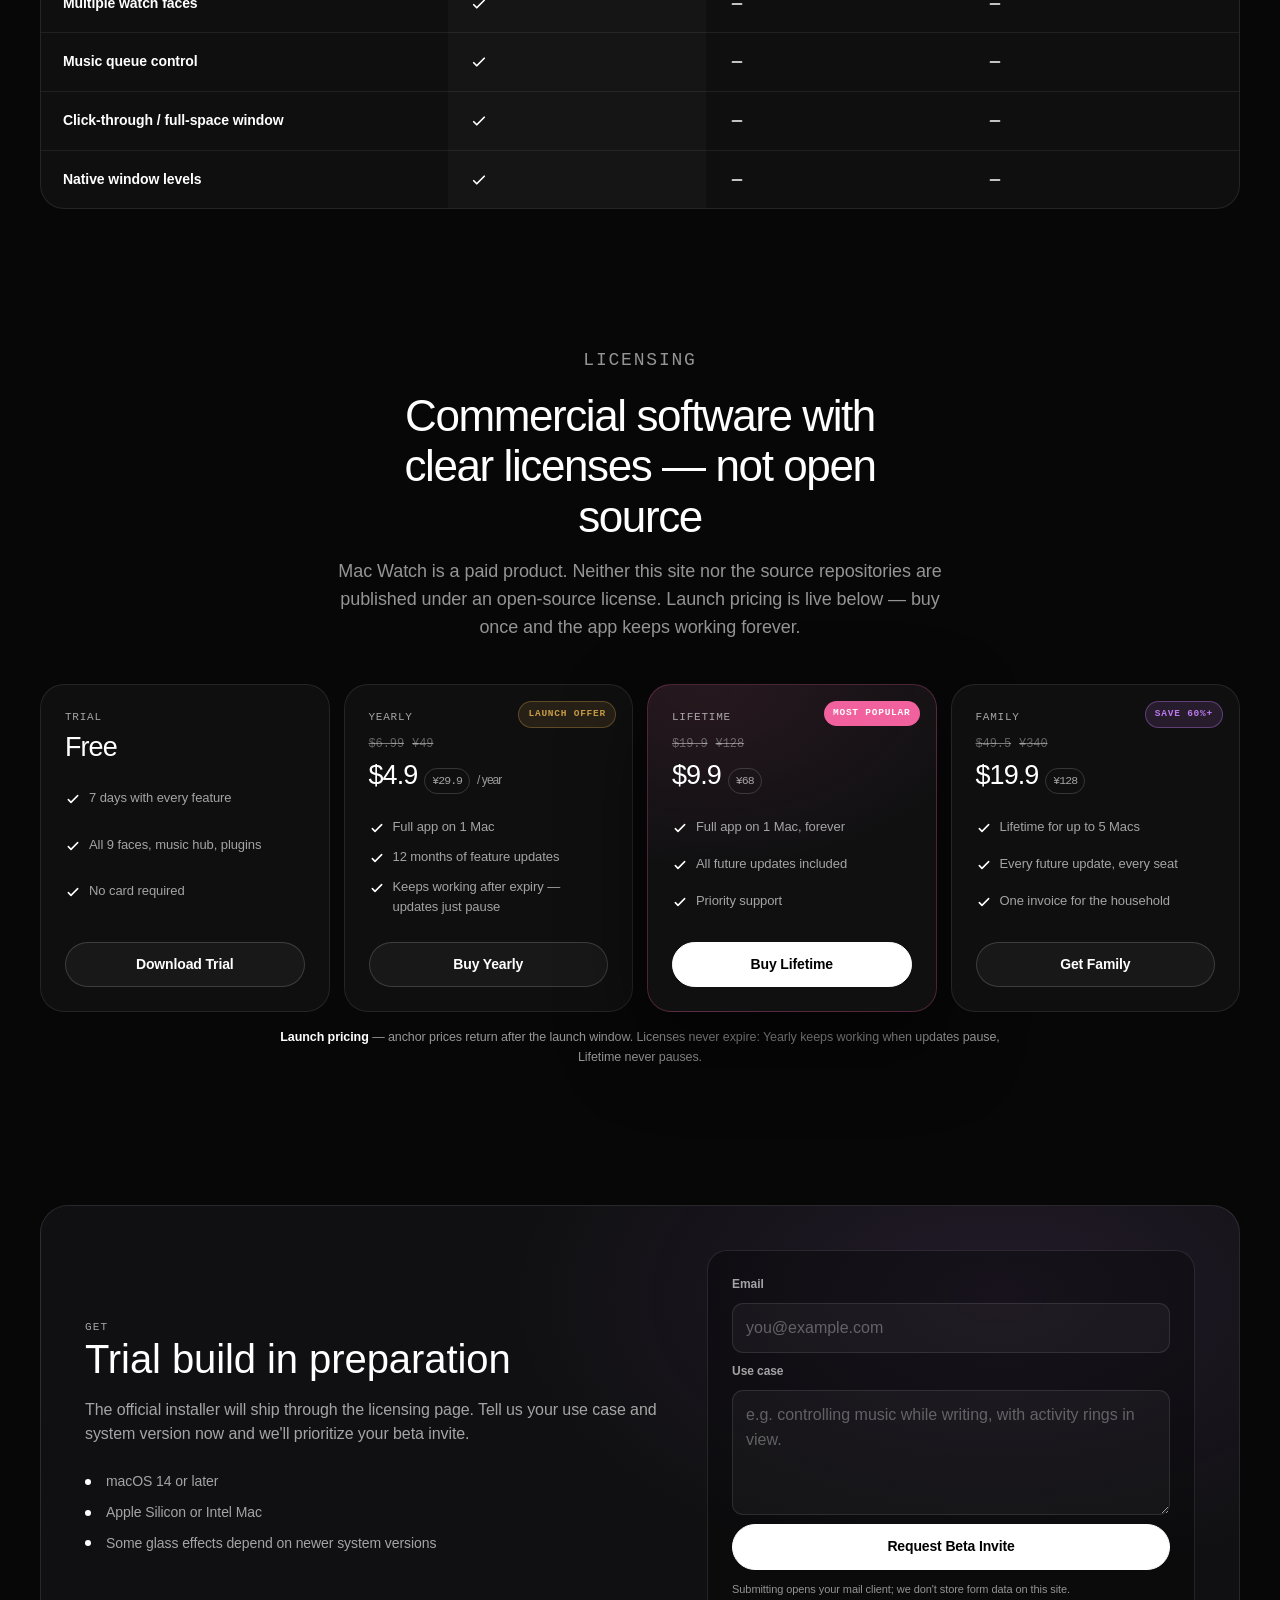
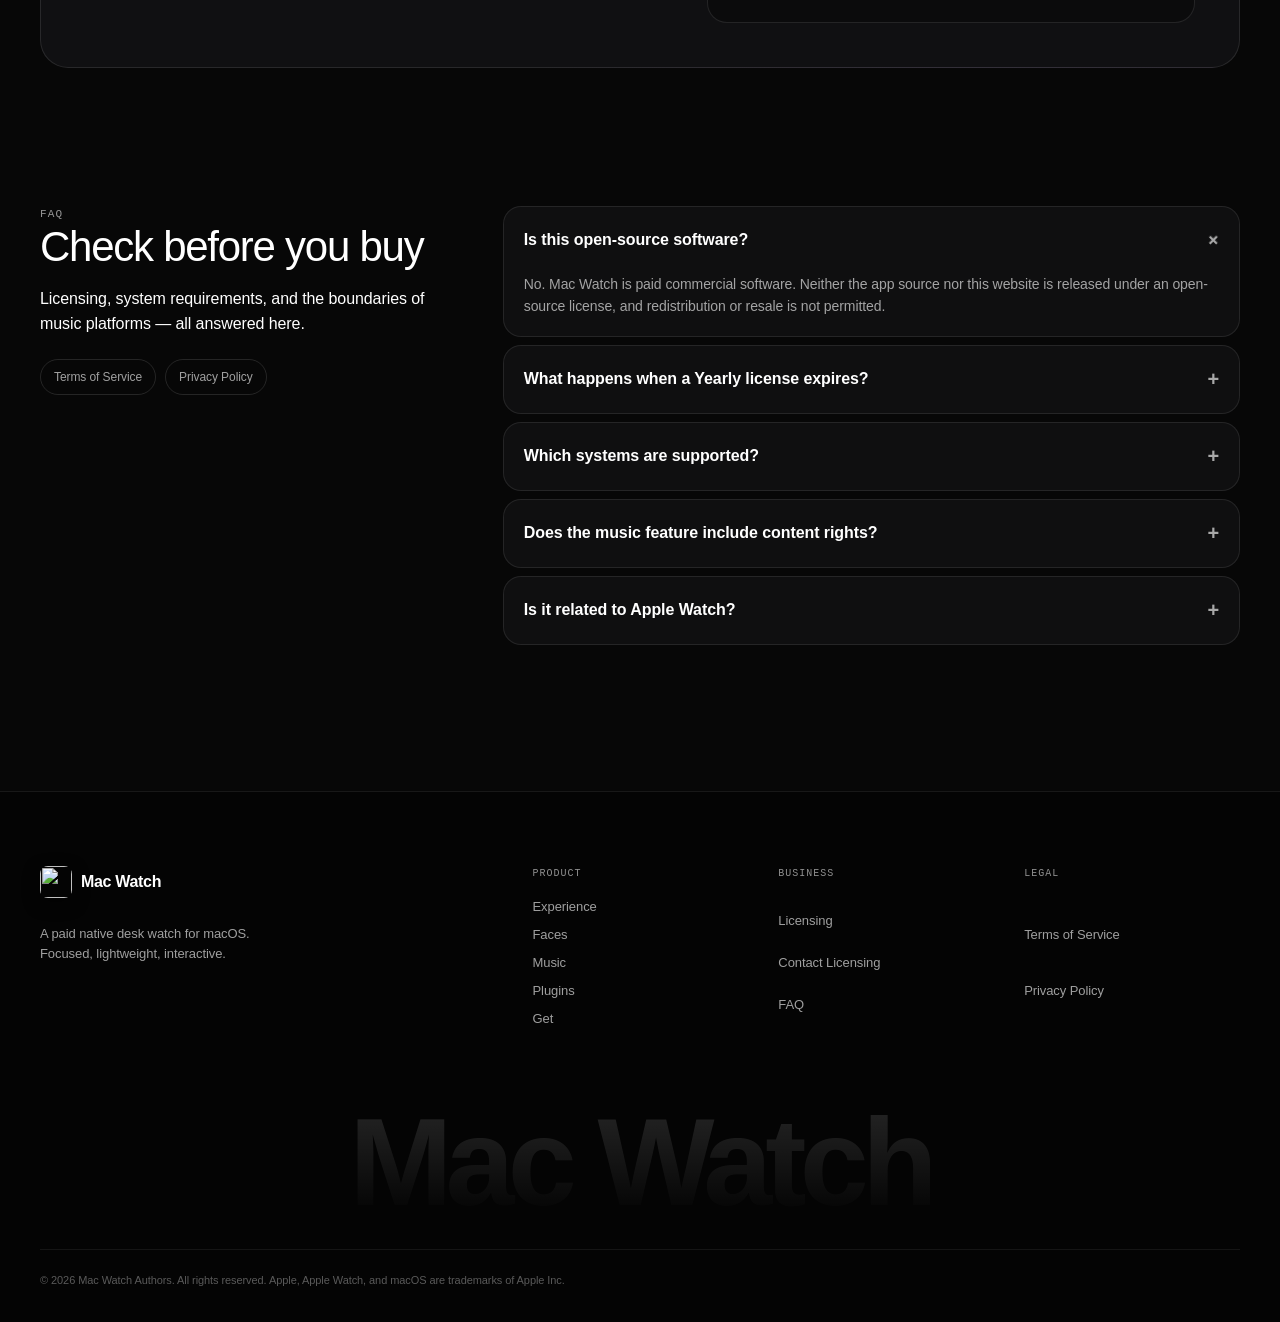
==== commit 33787dec: "deploy: publish website build 5c9a3ca" ====
--- a/index.html
+++ b/index.html
@@ -4,7 +4,7 @@
   <meta charset="utf-8" />
   <meta name="viewport" content="width=device-width, initial-scale=1" />
   <title>Mac Watch — A Floating Desk Watch for macOS</title>
-  <meta name="description" content="Mac Watch is a paid native macOS app: an interactive desk watch with 8 faces, multi-platform music, and a true desktop floating window." />
+  <meta name="description" content="Mac Watch is a paid native macOS app: an interactive desk watch with 9 faces, multi-platform music, and a true desktop floating window." />
   <meta name="theme-color" content="#070707" />
   <link rel="canonical" href="https://macwatch.zpad.app/" />
   <link rel="icon" type="image/svg+xml" href="/assets/favicon.svg" />
@@ -16,8 +16,8 @@
   <meta property="og:url" content="https://macwatch.zpad.app/" />
   <meta property="og:image" content="https://macwatch.zpad.app/assets/app-icon.png" />
   <meta name="twitter:card" content="summary" />
-  <script type="module" crossorigin src="/assets/main-BHF7BZhh.js"></script>
-  <link rel="stylesheet" crossorigin href="/assets/main-CYS36cmx.css">
+  <script type="module" crossorigin src="/assets/main-nlU5C5j_.js"></script>
+  <link rel="stylesheet" crossorigin href="/assets/main-B2xf76h5.css">
 </head>
 <body>
   <svg class="icon-system" aria-hidden="true" focusable="false">
@@ -69,7 +69,7 @@
         <img class="hero-icon" src="/assets/app-icon.png" alt="" width="112" height="112" />
         <h1 id="hero-title">Give macOS<br />an extra <span class="italic">wrist</span></h1>
         <p class="hero-subtext">
-          A Crown, a side button, eight watch faces, and a music hub — packed into one native floating watch.<br />
+          A Crown, a side button, nine watch faces, and a music hub — packed into one native floating watch.<br />
           The time sits beside your work, and so do the controls.
         </p>
         <div class="hero-actions">
@@ -209,6 +209,36 @@
       <p class="legal shell">Third-party names and trademarks belong to their respective owners. Platform features are used only within the permissions you grant.</p>
     </section>
 
+    <section class="section plugins-section" id="plugins" aria-labelledby="plugins-title">
+      <div class="shell section-head">
+        <p class="eyebrow">Plugin Ecosystem</p>
+        <h2 id="plugins-title">One JSON manifest, five layout templates</h2>
+        <p>Declarative plugins render on the app's unified page system — pick a skeleton per page, bind state to components, wire actions. Build online, import with one tap.</p>
+      </div>
+      <div class="shell plugins-panel">
+        <div class="layout-grid" role="list" aria-label="Layout templates">
+          <article role="listitem"><span class="layout-tag">hero</span><h3>Scrolling flow</h3><p>Header, hero, settings, and bottom scroll as one page.</p></article>
+          <article role="listitem"><span class="layout-tag">heroFull</span><h3>First screen pinned</h3><p>Immersive hero on screen one, settings start on screen two.</p></article>
+          <article role="listitem"><span class="layout-tag">fit</span><h3>One-screen adaptive</h3><p>Center never scrolls — text auto-shrinks, rings and QR fill.</p></article>
+          <article role="listitem"><span class="layout-tag">list</span><h3>Fixed header list</h3><p>Long feeds with buttons flowing at the content tail.</p></article>
+          <article role="listitem"><span class="layout-tag">pinned</span><h3>Bottom bar pinned</h3><p>Primary actions never scroll away — always one tap away.</p></article>
+        </div>
+        <div class="plugin-demos" aria-label="Example plugins">
+          <article class="demo-card">
+            <span class="demo-icon rocket" aria-hidden="true">🚀</span>
+            <div><h3>Next Launch</h3><p>Mission, rocket, status, and pad from the LL2 launch schedule — auto-refreshed.</p></div>
+            <a href="/plugins/#examples">View</a>
+          </article>
+          <article class="demo-card">
+            <span class="demo-icon play" aria-hidden="true">▶</span>
+            <div><h3>YouTube Stats</h3><p>Subscriber, view, and video counts for any channel — switch right in settings.</p></div>
+            <a href="/plugins/#examples">View</a>
+          </article>
+          <a class="demo-more" href="/plugins/"><span>Online builder, manifest reference, and 8 examples</span><svg aria-hidden="true"><use href="#i-arrow" /></svg></a>
+        </div>
+      </div>
+    </section>
+
     <section class="section compare-section" id="compare" aria-labelledby="compare-title">
       <div class="shell section-head">
         <p class="eyebrow">Compare</p>
@@ -240,7 +270,7 @@
           <p class="plan">Trial</p>
           <p class="price">Free</p>
           <ul>
-            <li><svg aria-hidden="true"><use href="#i-check" /></svg>14 days with every feature</li>
+            <li><svg aria-hidden="true"><use href="#i-check" /></svg>7 days with every feature</li>
             <li><svg aria-hidden="true"><use href="#i-check" /></svg>All 9 faces, music hub, plugins</li>
             <li><svg aria-hidden="true"><use href="#i-check" /></svg>No card required</li>
           </ul>
--- a/assets/main-B2xf76h5.css
+++ b/assets/main-B2xf76h5.css
@@ -0,0 +1 @@
+:root{color-scheme:dark;--bg: #070707;--bg-deep: #030303;--card: #111111;--card-strong: #171717;--border: rgba(255,255,255,.1);--border-strong: rgba(255,255,255,.18);--text: #ffffff;--muted: rgba(255,255,255,.62);--faint: rgba(255,255,255,.58);--pink: #f0619e;--purple: #bd78ee;--amber: #c99b45;--shadow: 0 32px 80px rgba(0,0,0,.55);--sans: -apple-system, BlinkMacSystemFont, "SF Pro Text", "Segoe UI", "PingFang SC", "Hiragino Sans GB", "Microsoft YaHei", sans-serif;--display: -apple-system, BlinkMacSystemFont, "SF Pro Display", "Segoe UI", "PingFang SC", sans-serif;--serif: Georgia, "Songti SC", "Noto Serif CJK SC", serif;--mono: ui-monospace, SFMono-Regular, "SF Mono", Menlo, Consolas, monospace}*{box-sizing:border-box}html{scroll-behavior:smooth;scroll-padding-top:92px}body{margin:0;min-width:320px;background:var(--bg);color:var(--text);font-family:var(--sans);font-size:16px;line-height:1.55;letter-spacing:-.005em;overflow-x:hidden;-webkit-font-smoothing:antialiased}img,svg{display:block;max-width:100%}a{color:inherit;text-decoration:none}button,input,textarea{font:inherit}::selection{background:#f0619e57;color:#fff}.shell{width:min(1200px,calc(100% - 40px));margin:0 auto}.sr-only,.icon-system{position:absolute;width:1px;height:1px;overflow:hidden;clip:rect(0 0 0 0);white-space:nowrap}.skip-link{position:fixed;z-index:1000;top:14px;left:14px;padding:10px 16px;border-radius:999px;background:#fff;color:#000;font-weight:700;transform:translateY(-200%);transition:transform .18s ease}.skip-link:focus{transform:translateY(0)}:focus-visible{outline:2px solid var(--pink);outline-offset:3px;border-radius:6px}.page-glow{position:fixed;inset:0;z-index:-1;background:radial-gradient(1100px 620px at 50% -180px,rgba(240,97,158,.53),transparent 76%),radial-gradient(760px 540px at 84% 2%,rgba(189,120,238,.34),transparent 74%),linear-gradient(180deg,#4e2a4880,#07070700 62%),var(--bg)}.site-header{position:sticky;top:20px;z-index:300;width:min(720px,calc(100% - 28px));margin:20px auto 0;border:1px solid rgba(255,255,255,.08);border-radius:999px;background:#1d1d1d7a;-webkit-backdrop-filter:blur(34px) saturate(150%);backdrop-filter:blur(34px) saturate(150%);box-shadow:0 18px 60px #00000038;transition:background .2s ease,border-color .2s ease}.site-header.is-scrolled{background:#171717c2;border-color:#ffffff1f}.site-header .shell{width:calc(100% - 32px)}.header-inner{display:grid;grid-template-columns:1fr auto 1fr;align-items:center;height:56px}.brand{display:inline-flex;align-items:center;gap:9px;font-family:var(--display);font-size:16px;font-weight:650;letter-spacing:-.02em}.brand img{border-radius:8px;box-shadow:0 5px 16px #00000080}.primary-nav{display:flex;justify-content:center;gap:2px;color:var(--muted);font-size:13px}.primary-nav a:not(.download-link){padding:8px 11px;border-radius:999px;transition:color .18s ease,background .18s ease}.primary-nav a:not(.download-link):hover,.primary-nav a:not(.download-link):focus-visible{color:#fff;background:#ffffff12}.header-actions{display:flex;justify-content:flex-end;align-items:center;gap:10px}.download-link{padding:8px 15px;border:1px solid rgba(255,255,255,.2);border-radius:999px;color:#fff;font-size:13px;font-weight:620;transition:background .18s ease,border-color .18s ease}.download-link:hover{background:#ffffff1a;border-color:#ffffff52}.menu-button{display:none;width:42px;height:42px;padding:10px;border:1px solid var(--border);border-radius:11px;background:#ffffff0a;cursor:pointer}.menu-button span:not(.sr-only){display:block;height:1.5px;margin:3px 0;border-radius:2px;background:#fff;transition:transform .18s ease,opacity .18s ease}.menu-button[aria-expanded=true] span:nth-child(1){transform:translateY(4.5px) rotate(45deg)}.menu-button[aria-expanded=true] span:nth-child(2){opacity:0}.menu-button[aria-expanded=true] span:nth-child(3){transform:translateY(-4.5px) rotate(-45deg)}.hero{position:relative;padding:clamp(48px,7vh,78px) 0 80px}.hero-inner{display:flex;flex-direction:column;align-items:center;text-align:center}.release-pill{display:inline-flex;align-items:center;gap:9px;padding:6px 11px;border:1px solid rgba(255,255,255,.11);border-radius:999px;background:#ffffff0a;color:var(--muted);font-size:12px;transition:color .18s ease,border-color .18s ease}.release-pill span{color:#fff;font-weight:700}.release-pill:hover{color:#fff;border-color:#ffffff3d}.hero-icon{width:112px;height:112px;margin:31px 0 27px;border-radius:25px;filter:saturate(118%) drop-shadow(0 22px 45px rgba(0,0,0,.55))}.hero h1{width:min(100%,32rem);max-width:100%;margin:0;font-family:var(--display);font-size:clamp(42px,5vw,58px);font-weight:500;line-height:1.08;letter-spacing:-.035em}.hero h1 .italic{font-family:var(--serif);font-style:italic;font-weight:400}.hero-subtext{max-width:51ch;margin:28px 0 0;color:#ffffff9c;font-size:clamp(19px,2vw,24px);line-height:1.45;letter-spacing:-.015em}.hero-subtext br{display:none}.hero-actions{display:flex;align-items:center;gap:18px;margin-top:43px}.download-meta{margin:17px 0 0;color:#ffffff94;font-family:var(--mono);font-size:11px;text-transform:uppercase;letter-spacing:.04em}.button{display:inline-flex;align-items:center;justify-content:center;gap:9px;min-height:45px;padding:11px 22px;border-radius:999px;font-size:14px;font-weight:650;letter-spacing:-.01em;transition:transform .18s ease,background .18s ease,border-color .18s ease,color .18s ease}.button.download{border:1px solid #fff;background:#fff;color:#000}.button.download:hover{transform:translateY(-1px);background:#ffffffe6}.button.ghost{border:1px solid rgba(255,255,255,.16);background:#ffffff0a;color:#fff}.button.ghost:hover{background:#ffffff1a;border-color:#ffffff4d}.text-link{display:inline-flex;align-items:center;gap:7px;color:#ffffffa8;font-size:14px;font-weight:550;transition:color .18s ease}.text-link:hover{color:#fff}.text-link svg{width:14px;height:14px;fill:none;stroke:currentColor;stroke-width:2;stroke-linecap:round;stroke-linejoin:round}.hero-visual{width:100%;margin-top:83px}.mac-stage{position:relative;overflow:hidden;aspect-ratio:31 / 20;min-height:0;border:1px solid rgba(255,255,255,.11);border-radius:32px;background:#14121a;box-shadow:var(--shadow);isolation:isolate}.stage-wall{position:absolute;inset:0;background:radial-gradient(circle at 28% 22%,rgba(240,97,158,.58),transparent 31%),radial-gradient(circle at 77% 73%,rgba(189,120,238,.48),transparent 37%),radial-gradient(circle at 54% 57%,rgba(201,155,69,.3),transparent 44%),linear-gradient(150deg,#201d28,#08070a 72%)}.stage-wall:after{content:"";position:absolute;inset:0;background:repeating-linear-gradient(115deg,rgba(255,255,255,.055) 0 2px,transparent 2px 13px)}.stage-menu{position:absolute;z-index:4;top:0;left:0;right:0;display:flex;justify-content:space-between;gap:18px;height:30px;padding:0 80px 0 76px;border-bottom:1px solid rgba(255,255,255,.08);background:#0000003b;-webkit-backdrop-filter:blur(16px);backdrop-filter:blur(16px);color:#ffffff9e;font-size:11px;align-items:center}.stage-menu span{white-space:nowrap}.stage-note-card{position:absolute;z-index:4;top:68px;left:5%;display:grid;gap:3px;width:194px;padding:15px 17px;border:1px solid rgba(255,255,255,.11);border-radius:20px;background:#121214c7;-webkit-backdrop-filter:blur(22px);backdrop-filter:blur(22px);box-shadow:0 20px 55px #00000059}.stage-note-card strong{font-size:14px}.stage-note-card span{color:var(--muted);font-size:12px}.stage-dock{position:absolute;z-index:4;bottom:18px;left:50%;display:flex;gap:10px;padding:8px 10px;border:1px solid rgba(255,255,255,.1);border-radius:20px;background:#121214c2;-webkit-backdrop-filter:blur(20px);backdrop-filter:blur(20px);transform:translate(-50%)}.stage-dock span{width:28px;height:28px;border-radius:9px;background:#ffffff24}.stage-dock span.active{background:linear-gradient(145deg,var(--pink),var(--purple))}.device-shell{position:absolute;z-index:3;top:50%;left:50%;width:clamp(205px,23vw,285px);aspect-ratio:55 / 86;border-radius:50px;background:linear-gradient(145deg,#333338,#0c0c0e);box-shadow:0 38px 90px #000000ad,inset 0 0 0 1px #ffffff14;transform:translate(-50%,-50%);transition:transform .25s ease}.device-screen{position:absolute;inset:7px;overflow:hidden;border-radius:43px;background:#000}.crown,.side-button{position:absolute;right:-10px;width:8px;border-radius:4px;background:linear-gradient(90deg,#44444a,#1b1b1e)}.crown{top:29%;height:43px}.side-button{top:43%;height:31px}.face{position:absolute;inset:0;display:flex;flex-direction:column;align-items:center;justify-content:center;gap:15px;opacity:0;pointer-events:none;transition:opacity .22s ease,transform .22s ease;transform:scale(.985)}.face.active{opacity:1;transform:scale(1)}.face p{margin:0;color:#fff;font-size:12px;letter-spacing:.03em}.face .label{color:#ffffff9c;font-size:11px}.large-time{display:flex;font-family:var(--display);font-size:46px;font-weight:500;line-height:1;letter-spacing:-.04em}.analog-dial{position:relative;width:112px;height:112px;border-radius:50%;background:radial-gradient(circle,#191919,#050505);box-shadow:inset 0 0 0 1px #ffffff1a}.analog-dial span{position:absolute;width:2px;height:8px;border-radius:2px;background:#ffffffb8}.analog-dial span:nth-child(1){top:10px;left:calc(50% - 1px)}.analog-dial span:nth-child(2){right:10px;top:calc(50% - 4px);transform:rotate(90deg)}.analog-dial span:nth-child(3){bottom:10px;left:calc(50% - 1px)}.analog-dial span:nth-child(4){left:10px;top:calc(50% - 4px);transform:rotate(90deg)}.hand{position:absolute;left:calc(50% - 1px);width:2px;border-radius:2px;background:#fff;transform-origin:50% 53px}.hand.hour{top:29px;height:29px}.hand.minute{top:20px;height:38px}.hand.second{top:18px;height:40px;background:var(--pink)}.modules{display:flex;flex-wrap:wrap;justify-content:center;gap:4px;max-width:78%}.modules span{padding:3px 5px;border-radius:5px;background:#ffffff1c;color:#ffffffc9;font-size:8px}.face.rings svg{width:106px;height:106px}.face.rings circle{fill:none;stroke-width:7;stroke-linecap:round}.face.rings circle:not(.r1):not(.r2):not(.r3){stroke:#ffffff1f}.face.rings .r1{stroke:var(--pink);stroke-dasharray:224 314;transform:rotate(-90deg);transform-origin:center}.face.rings .r2{stroke:var(--purple);stroke-dasharray:172 245;transform:rotate(-90deg);transform-origin:center}.face.rings .r3{stroke:var(--amber);stroke-dasharray:114 176;transform:rotate(-90deg);transform-origin:center}.face-switch{display:flex;justify-content:center;gap:5px;margin-top:20px}.face-switch button{padding:8px 13px;border:1px solid transparent;border-radius:999px;background:transparent;color:var(--muted);cursor:pointer;font-size:12px;transition:color .18s ease,background .18s ease,border-color .18s ease}.face-switch button:hover{color:#fff;background:#ffffff0f}.face-switch button.active{border-color:#ffffff1c;background:#ffffff17;color:#fff}.value-strip{padding:47px 0 112px}.value-grid{display:grid;grid-template-columns:repeat(3,minmax(0,1fr));gap:24px}.value-grid article{display:flex;flex-direction:column;align-items:center;gap:17px;padding:26px 0;text-align:center}.value-grid svg{width:30px;height:30px;margin:12px;fill:none;stroke:#fff;stroke-width:1.7;stroke-linecap:round;stroke-linejoin:round}.value-grid p{margin:0;color:#ffffffd4;font-size:22px;font-weight:500;line-height:1.38;letter-spacing:-.018em}.value-grid article>svg{width:58px;height:58px;margin:0;padding:13px;border:1px solid rgba(255,255,255,.1);border-radius:16px;background:#ffffff0a}.section{margin-bottom:clamp(82px,11vw,138px)}.section-head{display:flex;flex-direction:column;align-items:center;gap:16px;margin-bottom:43px;text-align:center}.eyebrow{margin:0;color:#ffffff94;font-family:var(--mono);font-size:11px;text-transform:uppercase;letter-spacing:.1em}.section-head h2{max-width:20ch;margin:0;font-family:var(--display);font-size:clamp(31px,3.5vw,44px);font-weight:500;line-height:1.14;letter-spacing:-.032em}.section-head p{max-width:63ch;margin:0;color:#ffffff91;font-size:18px;line-height:1.55}.workspace-card{display:grid;grid-template-columns:.82fr 1.18fr;gap:48px;align-items:center;min-height:560px;padding:48px;border:1px solid rgba(255,255,255,.1);border-radius:28px;background:radial-gradient(520px 350px at 78% 20%,rgba(240,97,158,.12),transparent 70%),radial-gradient(500px 420px at 15% 88%,rgba(189,120,238,.1),transparent 72%),#101012;box-shadow:var(--shadow)}.workspace-copy h3{margin:0 0 24px;font-family:var(--display);font-size:27px;font-weight:500;letter-spacing:-.025em}.path-list{display:grid;gap:0;margin:0;padding:0;list-style:none;counter-reset:path}.path-list li{display:grid;grid-template-columns:34px 1fr;align-items:baseline;padding:15px 0;border-top:1px solid rgba(255,255,255,.08)}.path-list li:before{counter-increment:path;content:counter(path,decimal-leading-zero);color:#ffffff54;font-family:var(--mono);font-size:11px}.path-list strong{display:block;font-size:15px;font-weight:650}.path-list span{color:var(--muted);font-size:14px}.mode-chips{display:flex;flex-wrap:wrap;gap:7px;margin-top:25px}.mode-chips span{padding:6px 10px;border:1px solid rgba(255,255,255,.1);border-radius:999px;background:#ffffff09;color:var(--muted);font-family:var(--mono);font-size:10px;text-transform:uppercase}.demo-panel{position:relative;min-height:425px;padding:18px;border:1px solid rgba(255,255,255,.1);border-radius:24px;background:#00000057;overflow:hidden}.demo-bar{display:flex;gap:6px}.demo-bar span{width:8px;height:8px;border-radius:50%;background:#ffffff30}.honeycomb{position:absolute;top:75px;left:50%;display:grid;grid-template-columns:repeat(3,86px);gap:11px;transform:translate(-50%) rotate(21deg)}.honeycomb span{width:76px;height:86px;border-radius:18px;background:#ffffff17;box-shadow:inset 0 0 0 1px #ffffff14}.honeycomb span:nth-child(2),.honeycomb span:nth-child(4){background:linear-gradient(145deg,#f0619e5c,#bd78ee33)}.now-playing{position:absolute;right:22px;bottom:22px;left:22px;display:flex;align-items:center;gap:12px;padding:12px;border:1px solid rgba(255,255,255,.1);border-radius:18px;background:#19191be0;-webkit-backdrop-filter:blur(20px);backdrop-filter:blur(20px)}.now-playing .cover{width:42px;height:42px;flex:none;border-radius:11px;background:linear-gradient(145deg,var(--pink),var(--purple) 60%,#333)}.now-playing div{flex:1;min-width:0}.now-playing strong{display:block;font-size:13px}.now-playing small{display:block;color:var(--muted);font-size:11px}.eq{display:flex;align-items:flex-end;gap:3px;height:23px}.eq i{width:3px;height:35%;border-radius:2px;background:#fff;animation:eq 1s ease-in-out infinite}.eq i:nth-child(2){animation-delay:.14s}.eq i:nth-child(3){animation-delay:.28s}.eq i:nth-child(4){animation-delay:.42s}@keyframes eq{0%,to{height:30%;opacity:.55}50%{height:100%;opacity:1}}.face-grid{display:grid;grid-template-columns:repeat(4,minmax(0,1fr));gap:18px}.face-grid article{padding:18px;border:1px solid rgba(255,255,255,.09);border-radius:22px;background:#101011;transition:border-color .18s ease,background .18s ease,transform .18s ease}.face-grid article:hover{border-color:#fff3;background:#141415;transform:translateY(-2px)}.face-grid h3{margin:16px 0 6px;font-size:15px;font-weight:650}.face-grid p{margin:0;color:var(--muted);font-size:13px}.face-preview{position:relative;display:flex;align-items:center;justify-content:center;overflow:hidden;aspect-ratio:4/3;border-radius:15px;background:#050506;color:#fff}.face-preview:after{content:"";position:absolute;inset:auto 14px 11px;height:1px;background:#ffffff26}.face-preview.analog span{position:absolute;width:2px;height:12px;border-radius:2px;background:#fff}.face-preview.analog span:nth-child(1){top:22px;left:calc(50% - 1px)}.face-preview.analog span:nth-child(2){right:22px;top:calc(50% - 6px);transform:rotate(90deg)}.face-preview.analog span:nth-child(3){bottom:22px;left:calc(50% - 1px)}.face-preview.modular{gap:5px}.face-preview.modular i{width:28%;height:8px;border-radius:4px;background:#ffffff52}.face-preview.modular i:first-child{width:64%;background:#fff}.face-preview.california,.face-preview.pop{font-family:var(--display);font-size:36px;font-weight:500}.face-preview.california{color:var(--amber)}.face-preview.pop{color:var(--pink)}.face-preview.minimal{flex-direction:column;font-family:var(--display);font-size:31px;font-weight:500;letter-spacing:-.04em}.face-preview.artist span{width:66px;height:66px;border-radius:50%;background:conic-gradient(from 180deg,rgba(255,255,255,.8),transparent 45%)}.face-preview.rings b{position:absolute;border-radius:50%;border:4px solid transparent}.face-preview.rings b:nth-child(1){width:76px;height:76px;border-top-color:var(--pink);border-right-color:var(--pink);transform:rotate(45deg)}.face-preview.rings b:nth-child(2){width:54px;height:54px;border-top-color:var(--purple);transform:rotate(120deg)}.face-preview.rings b:nth-child(3){width:34px;height:34px;border-top-color:var(--amber);transform:rotate(200deg)}.face-preview.fresh{gap:7px}.face-preview.fresh span{width:45%;height:2px;border-radius:2px;background:#ffffff80}.face-preview.fresh span:first-child{width:68%;background:#fff}.music-panel{display:grid;gap:15px}.music-hero{display:grid;grid-template-columns:88px 1fr 46px;align-items:center;gap:25px;padding:34px;border:1px solid rgba(255,255,255,.1);border-radius:28px;background:radial-gradient(700px 380px at 15% 20%,rgba(240,97,158,.13),transparent 70%),#101012;box-shadow:var(--shadow)}.music-hero>.cover{width:88px;height:88px;border-radius:20px;background:linear-gradient(145deg,var(--pink),var(--purple) 58%,#2b2b30);box-shadow:0 22px 50px #0006}.music-hero h3{max-width:22ch;margin:7px 0 9px;font-family:var(--display);font-size:clamp(23px,2.6vw,33px);font-weight:500;line-height:1.2;letter-spacing:-.028em}.music-hero p:last-of-type{max-width:62ch;margin:0;color:var(--muted);font-size:15px}.platform-grid{display:grid;grid-template-columns:repeat(4,minmax(0,1fr));gap:15px}.platform-grid article{display:flex;flex-direction:column;justify-content:space-between;min-height:172px;padding:19px;border:1px solid rgba(255,255,255,.09);border-radius:20px;background:#0f0f10}.platform-grid header{display:flex;align-items:flex-start;justify-content:space-between;gap:12px}.platform-grid h3{margin:0;font-size:15px}.platform-grid header span{color:#ffffff94;font-family:var(--mono);font-size:10px;text-transform:uppercase}.platform-grid p{margin:auto 0 0;color:var(--muted);font-size:13px}.platform-grid .ready{border-color:#f0619e33;background:linear-gradient(155deg,#f0619e12,#0e0e0f)}.table-wrap{overflow-x:auto;border:1px solid rgba(255,255,255,.09);border-radius:24px;background:#0f0f10}table{width:100%;min-width:690px;border-collapse:collapse}caption{text-align:left}th,td{padding:18px 22px;border-bottom:1px solid rgba(255,255,255,.07);text-align:left}thead th{color:#ffffff9e;font-family:var(--mono);font-size:11px;font-weight:400;text-transform:uppercase;letter-spacing:.07em}tbody th{width:34%;font-size:14px;font-weight:600}tbody tr:last-child th,tbody tr:last-child td{border-bottom:0}tbody td:first-of-type{background:#ffffff06}table svg{width:18px;height:18px;fill:none;stroke:#fff;stroke-width:2.3;stroke-linecap:round;stroke-linejoin:round}.license-grid{display:grid;grid-template-columns:repeat(4,minmax(0,1fr));gap:14px;align-items:stretch}.license-card{position:relative;display:flex;flex-direction:column;padding:24px;border:1px solid rgba(255,255,255,.09);border-radius:24px;background:#0f0f10}.license-card.featured{border-color:#f0619e42;background:radial-gradient(420px 260px at 20% 0%,rgba(240,97,158,.1),transparent 70%),#101011;box-shadow:var(--shadow)}.plan{margin:0;color:#ffffff9e;font-family:var(--mono);font-size:11px;text-transform:uppercase;letter-spacing:.07em}.price-tag{position:absolute;top:16px;right:16px;padding:5px 9px;border-radius:999px;font-family:var(--mono);font-size:9.5px;font-weight:600;letter-spacing:.08em;text-transform:uppercase;white-space:nowrap}.price-tag.hot{background:var(--pink);color:#fff}.price-tag.launch{color:var(--amber);background:#c99b451f;border:1px solid rgba(201,155,69,.35)}.price-tag.save{color:var(--purple);background:#bd78ee21;border:1px solid rgba(189,120,238,.38)}.price-anchor{display:flex;gap:8px;margin:8px 0 2px;color:#ffffff59;font-family:var(--mono);font-size:12px}.price-anchor s{text-decoration-color:#ffffff73}.price{margin:0 0 20px;font-family:var(--display);font-size:27px;font-weight:500;letter-spacing:-.035em;display:flex;align-items:baseline;gap:7px;flex-wrap:wrap}.price .price-cny{padding:3px 7px;border:1px solid rgba(255,255,255,.16);border-radius:999px;font-family:var(--mono);font-size:11.5px;font-weight:500;color:var(--muted);white-space:nowrap}.price .price-term{font-family:var(--sans);font-size:12px;font-weight:400;color:var(--faint);white-space:nowrap}.license-note{max-width:760px;margin:16px auto 0;text-align:center;color:var(--faint);font-size:12.5px}.license-note strong{color:#fff}.license-card ul{flex:1;display:grid;gap:10px;margin:0 0 24px;padding:0;list-style:none;color:var(--muted);font-size:13px}.license-card li{display:flex;gap:8px;align-items:flex-start}.license-card li svg{width:16px;height:16px;flex:none;margin-top:3px;fill:none;stroke:#fff;stroke-width:2.3;stroke-linecap:round;stroke-linejoin:round}.license-card .button{width:100%}.download-grid{display:grid;grid-template-columns:1fr .85fr;gap:48px;align-items:center;padding:44px;border:1px solid rgba(255,255,255,.1);border-radius:28px;background:radial-gradient(700px 400px at 80% 20%,rgba(189,120,238,.1),transparent 70%),#101012}.download-grid h2{margin:0;font-family:var(--display);font-size:clamp(28px,3.2vw,40px);font-weight:500;line-height:1.15}.download-grid>div>p{color:var(--muted)}.requirements{display:grid;gap:9px;margin:24px 0 0;padding:0;list-style:none;color:var(--muted);font-size:14px}.requirements li{position:relative;padding-left:21px}.requirements li:before{content:"";position:absolute;top:.55em;left:0;width:6px;height:6px;border-radius:50%;background:#fff}.waitlist{display:grid;gap:9px;padding:24px;border:1px solid rgba(255,255,255,.1);border-radius:20px;background:#0000004d}.waitlist label{color:var(--muted);font-size:12px;font-weight:650}.waitlist input,.waitlist textarea{width:100%;padding:12px 13px;border:1px solid rgba(255,255,255,.1);border-radius:11px;background:#ffffff0a;color:#fff;resize:vertical}.waitlist input::placeholder,.waitlist textarea::placeholder{color:#ffffff52}.waitlist input:focus,.waitlist textarea:focus{border-color:#ffffff4d;outline:none;box-shadow:0 0 0 3px #ffffff14}.waitlist p{margin:2px 0 0;color:#ffffff8f;font-size:11px}.faq-grid{display:grid;grid-template-columns:.72fr 1.28fr;gap:48px;align-items:start}.faq-grid>div:first-child{position:sticky;top:110px}.faq-grid h2{margin:0;font-family:var(--display);font-size:clamp(29px,3.4vw,42px);font-weight:500;line-height:1.15;letter-spacing:-.03em}.faq-grid details{margin-bottom:8px;border:1px solid rgba(255,255,255,.09);border-radius:18px;background:#0f0f10;overflow:hidden}.faq-grid summary{display:flex;align-items:center;justify-content:space-between;gap:20px;padding:18px 20px;cursor:pointer;font-weight:620;list-style:none}.faq-grid summary::-webkit-details-marker{display:none}.faq-grid summary:after{content:"+";color:#ffffffa3;font-size:20px;transition:transform .18s ease}.faq-grid details[open] summary:after{transform:rotate(45deg)}.faq-grid details p{margin:0;padding:0 20px 19px;color:var(--muted);font-size:14px}.site-footer{padding:74px 0 34px;border-top:1px solid rgba(255,255,255,.08);background:#040404}.footer-grid{position:relative;display:grid;grid-template-columns:1.5fr .7fr .7fr;gap:30px}.footer-grid>div>p{max-width:34ch;margin:18px 0 0;color:var(--muted);font-size:13px}.footer-grid nav{display:grid;gap:8px;font-size:13px}.footer-grid h2{margin:0 0 7px;color:#ffffff8f;font-family:var(--mono);font-size:10px;font-weight:400;text-transform:uppercase;letter-spacing:.1em}.footer-grid nav a{color:var(--muted)}.footer-grid nav a:hover{color:#fff}.footer-word{grid-column:1/-1;margin:48px 0 0;background:linear-gradient(180deg,#ffffff21,#fff0);-webkit-background-clip:text;background-clip:text;color:transparent;font-family:var(--display);font-size:clamp(48px,10vw,124px);font-weight:600;line-height:.9;letter-spacing:-.055em;text-align:center;-webkit-user-select:none;user-select:none}.legal{grid-column:1/-1;margin:0;padding-top:22px;border-top:1px solid rgba(255,255,255,.07);color:#ffffff57;font-size:11px}@media(max-width:1080px){.header-inner{grid-template-columns:1fr auto}.primary-nav{display:none;position:absolute;top:68px;left:20px;right:20px;flex-direction:column;align-items:stretch;padding:9px;border:1px solid var(--border);border-radius:18px;background:#070707fa;box-shadow:var(--shadow)}.primary-nav.is-open{display:flex}.primary-nav a:not(.download-link){padding:12px 13px}.menu-button{display:block}.download-link{display:none}.hero-subtext br{display:inline}.hero-visual{margin-top:50px}.mac-stage{aspect-ratio:auto;min-height:0;padding-top:62%}.device-shell{width:31%}.stage-note-card{display:none}.workspace-card,.download-grid,.faq-grid{grid-template-columns:1fr;gap:38px}.workspace-card{min-height:0;padding:28px}.faq-grid>div:first-child{position:static}.face-grid,.platform-grid,.license-grid{grid-template-columns:repeat(2,1fr)}.value-grid{grid-template-columns:1fr;gap:18px}.value-grid article{align-items:center}}@media(max-width:760px){html{scroll-padding-top:56px}.site-header{top:0;width:100%;margin:0;border-right:0;border-left:0;border-radius:0;box-shadow:none;background:#070707eb}.site-header .shell{width:calc(100% - 28px)}.primary-nav{top:56px}.shell{width:calc(100% - 28px)}.hero{padding-top:42px}.hero-icon{width:89px;height:89px;margin:23px 0 19px}.hero h1{font-size:39px}.hero-subtext{font-size:18px}.hero-subtext br{display:none}.hero-actions{flex-direction:column;gap:13px;width:100%}.hero-actions .button,.text-link{width:100%;justify-content:center}.mac-stage{border-radius:22px;padding-top:78%}.stage-menu{padding:0 54px 0 52px;gap:10px;font-size:9px}.stage-dock{bottom:12px}.stage-dock span{width:23px;height:23px}.value-strip{padding:28px 0 74px}.section{margin-bottom:78px}.section-head p{font-size:16px}.workspace-card,.download-grid,.music-hero{padding:21px}.music-hero{grid-template-columns:1fr;text-align:left}.music-hero>.cover{width:68px;height:68px}.music-hero .eq{justify-self:end}.face-grid,.platform-grid,.license-grid,.footer-grid{grid-template-columns:1fr}.table-wrap{border-radius:18px}.footer-grid nav{grid-template-columns:repeat(2,1fr)}}@media(max-width:480px){.mac-stage{padding-top:125%}.device-shell{width:55%}.face-preview{aspect-ratio:1/1.05}.footer-grid nav{grid-template-columns:1fr}}@media(prefers-reduced-motion:reduce){html{scroll-behavior:auto}*,*:before,*:after{animation-duration:.01ms!important;animation-iteration-count:1!important;transition-duration:.01ms!important;scroll-behavior:auto!important}}.js .reveal{opacity:0;transform:translateY(16px);transition:opacity .45s cubic-bezier(.2,.7,.2,1),transform .45s cubic-bezier(.2,.7,.2,1)}.js .reveal.is-visible{opacity:1;transform:none}.legal-page{padding-bottom:clamp(72px,9vw,120px)}.legal-hero{padding:clamp(64px,9vh,112px) 0 45px;border-bottom:1px solid rgba(255,255,255,.08);background:linear-gradient(180deg,rgba(240,97,158,.08),transparent 72%)}.legal-hero .shell{display:flex;flex-direction:column;align-items:flex-start;gap:14px}.legal-hero h1{margin:0;font-family:var(--display);font-size:clamp(39px,5vw,60px);font-weight:500;line-height:1.05;letter-spacing:-.035em}.legal-hero p{max-width:66ch;margin:0;color:var(--muted);font-size:17px}.legal-hero p:last-child{margin-top:7px;color:#ffffff94;font-family:var(--mono);font-size:11px;text-transform:uppercase;letter-spacing:.07em}.legal-hero strong{color:#fff}.legal-back{display:inline-flex;align-items:center;color:var(--muted);font-size:13px;font-weight:560}.legal-back:before{content:"←";margin-right:7px;transition:transform .18s ease}.legal-back:hover{color:#fff}.legal-back:hover:before{transform:translate(-2px)}.legal-content{display:grid;grid-template-columns:280px minmax(0,1fr);gap:58px;padding-top:48px;align-items:start}.legal-toc{position:sticky;top:104px;padding:21px;border:1px solid rgba(255,255,255,.09);border-radius:20px;background:#0f0f10}.legal-toc h2{margin:0 0 13px;color:#ffffff94;font-family:var(--mono);font-size:10px;font-weight:400;text-transform:uppercase;letter-spacing:.1em}.legal-toc ol{margin:0;padding:0 0 0 19px;display:grid;gap:8px;color:var(--muted);font-size:13px}.legal-toc a:hover{color:#fff}.legal-body{max-width:760px}.legal-body section{padding:27px 0;border-bottom:1px solid rgba(255,255,255,.075)}.legal-body section:first-child{padding-top:0}.legal-body h2{margin:0 0 14px;font-family:var(--display);font-size:23px;font-weight:590;letter-spacing:-.023em}.legal-body p{margin:0 0 13px;color:var(--muted);font-size:15px;line-height:1.76}.legal-body p:last-child{margin-bottom:0}.legal-body a{color:#fff;text-decoration:underline;text-decoration-color:#ffffff47;text-underline-offset:.16em}.legal-body a:hover{text-decoration-color:#fff}.legal-body ul{display:grid;gap:9px;margin:0 0 13px;padding-left:20px;color:var(--muted);font-size:15px;line-height:1.68}.legal-body li::marker{color:#fff6}.legal-body strong{color:#fff}.faq-legal-links{display:flex;flex-wrap:wrap;gap:9px;margin-top:22px}.faq-legal-links a{padding:8px 13px;border:1px solid rgba(255,255,255,.12);border-radius:999px;color:var(--muted);font-size:12px;transition:color .18s ease,border-color .18s ease,background .18s ease}.faq-legal-links a:hover{color:#fff;border-color:#ffffff47;background:#ffffff0d}.footer-grid{grid-template-columns:1.5fr .7fr .7fr .7fr}@media(max-width:1080px){.legal-content{grid-template-columns:1fr;gap:31px}.legal-toc{position:static}}@media(max-width:760px){.legal-hero{padding-top:52px}.legal-hero h1{font-size:38px}.legal-hero p{font-size:16px}.legal-content{padding-top:31px}.legal-body section{padding:22px 0}.legal-body h2{font-size:20px}.legal-body p,.legal-body ul{font-size:14px}}@media(max-width:1080px){.footer-grid{grid-template-columns:1fr 1fr}}@media(max-width:760px){.footer-grid{grid-template-columns:1fr}}.plugins-panel{display:grid;gap:26px}.layout-grid{display:grid;grid-template-columns:repeat(5,1fr);gap:12px}.layout-grid article{padding:16px 14px;border:1px solid var(--border);border-radius:16px;background:linear-gradient(180deg,#ffffff0d,#ffffff04);transition:transform .22s ease,border-color .22s ease}.layout-grid article:hover{transform:translateY(-3px);border-color:var(--border-strong)}.layout-tag{display:inline-block;padding:3px 8px;margin-bottom:10px;border-radius:7px;background:#f0619e24;color:var(--pink);font-family:var(--mono);font-size:11px;font-weight:600}.layout-grid h3{margin:0 0 5px;font-size:14px;font-weight:650}.layout-grid p{margin:0;color:var(--muted);font-size:12.5px;line-height:1.5}.plugin-demos{display:grid;grid-template-columns:1fr 1fr;gap:12px}.demo-card{display:flex;align-items:center;gap:14px;padding:16px;border:1px solid var(--border);border-radius:16px;background:var(--card)}.demo-icon{flex:none;width:44px;height:44px;border-radius:12px;display:grid;place-items:center;font-size:20px}.demo-icon.rocket{background:#4f6df52e}.demo-icon.play{background:#ff4e4529}.demo-card h3{margin:0 0 3px;font-size:14px;font-weight:650}.demo-card p{margin:0;color:var(--muted);font-size:12.5px;line-height:1.5}.demo-card a{flex:none;margin-left:auto;padding:7px 12px;border-radius:999px;border:1px solid rgba(255,255,255,.16);color:#fff;font-size:12px;font-weight:600;transition:background .18s ease,border-color .18s ease}.demo-card a:hover{background:#ffffff14;border-color:#ffffff4d}.demo-more{grid-column:1 / -1;display:flex;align-items:center;justify-content:space-between;padding:15px 18px;border:1px dashed rgba(255,255,255,.16);border-radius:16px;color:var(--muted);font-size:13.5px;transition:color .18s ease,border-color .18s ease}.demo-more:hover{color:#fff;border-color:#f0619e80}.demo-more svg{width:15px;height:15px;stroke:currentColor;stroke-width:2;fill:none}@media(max-width:1080px){.layout-grid{grid-template-columns:repeat(3,1fr)}}@media(max-width:760px){.layout-grid{grid-template-columns:1fr 1fr}.plugin-demos{grid-template-columns:1fr}}
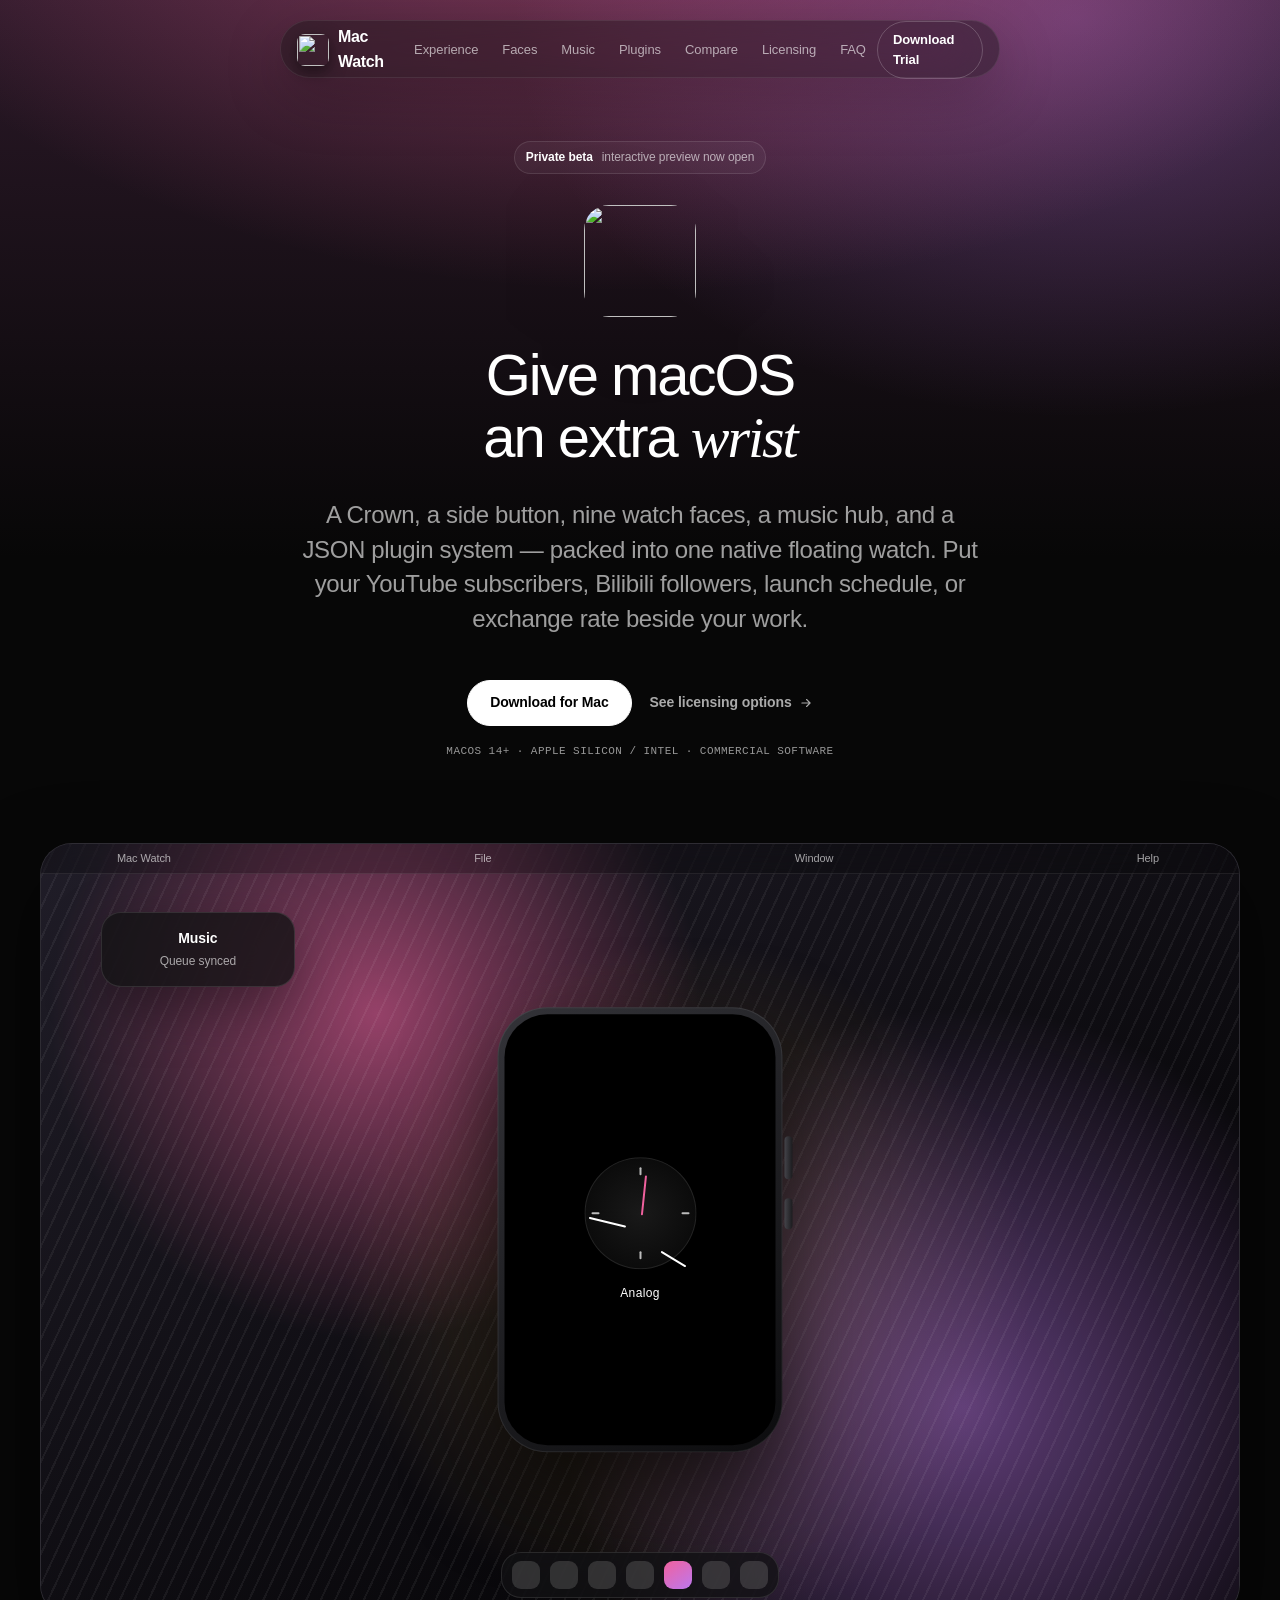
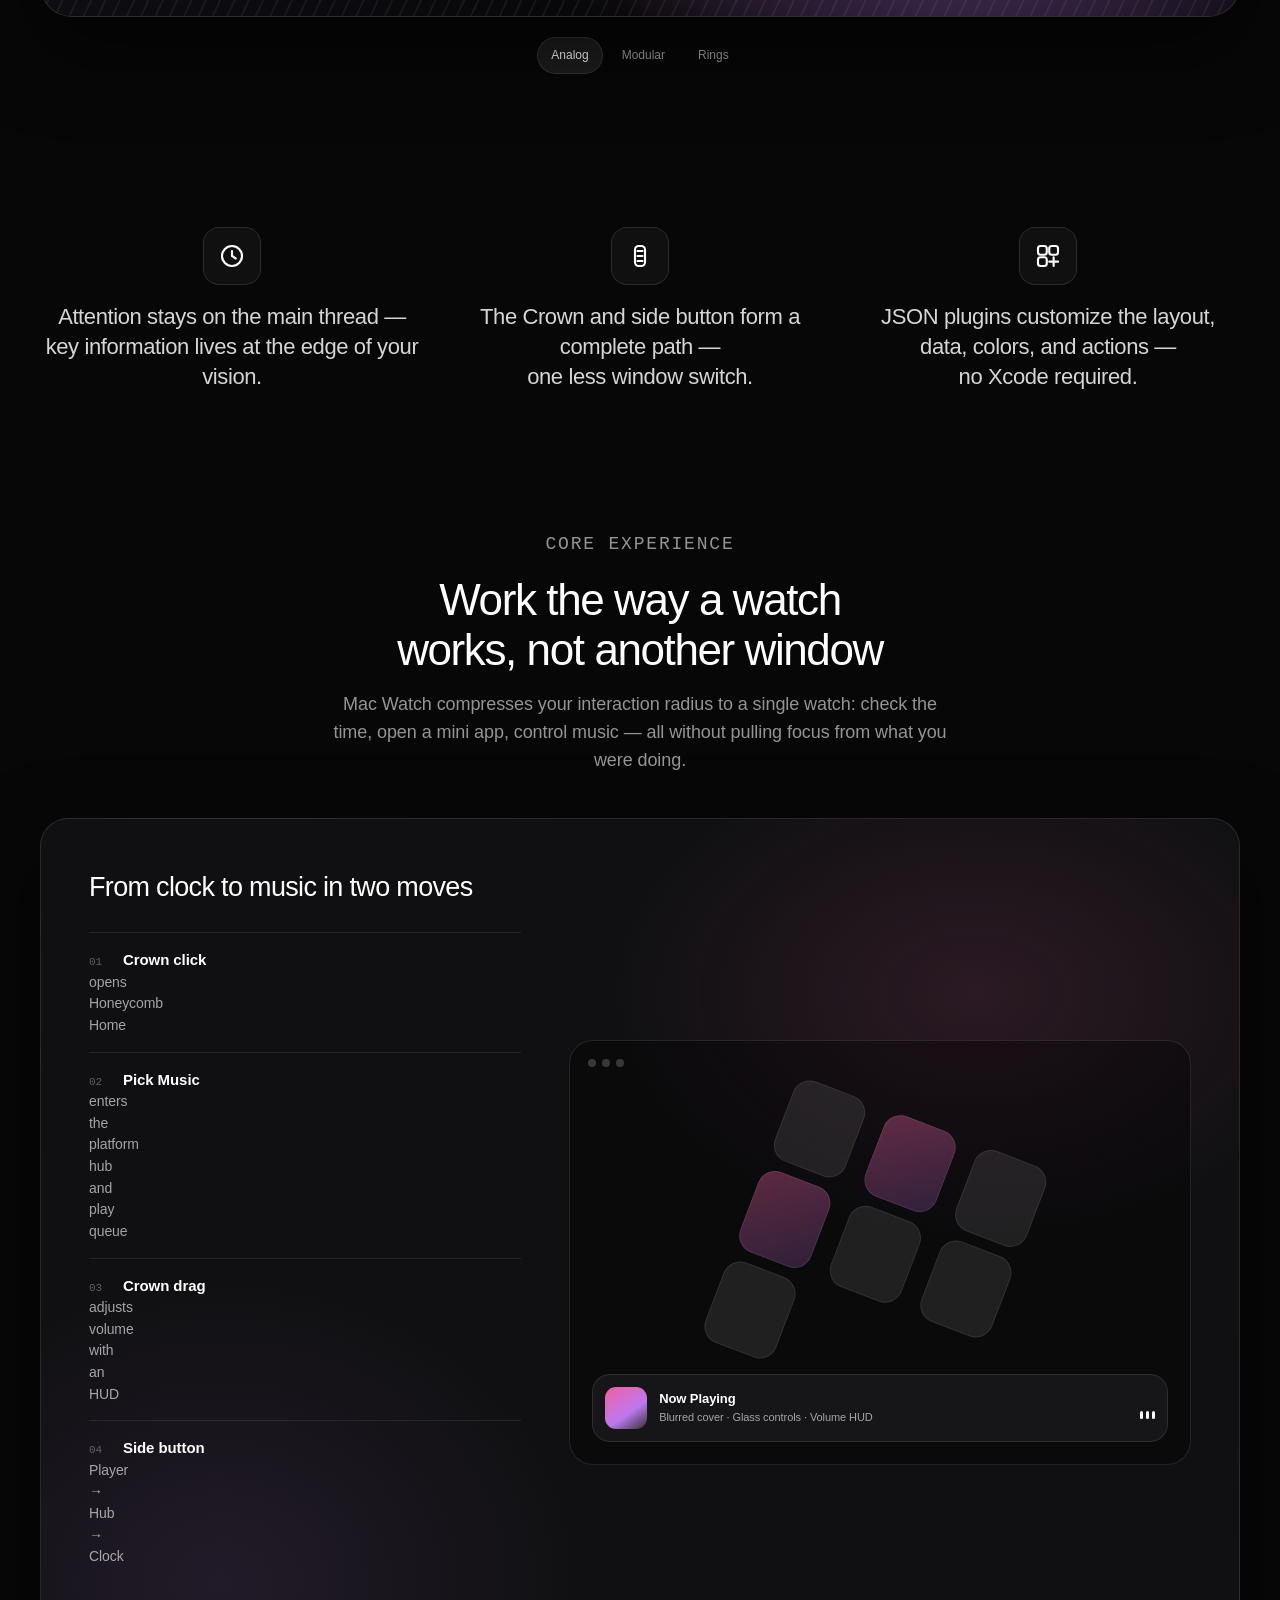
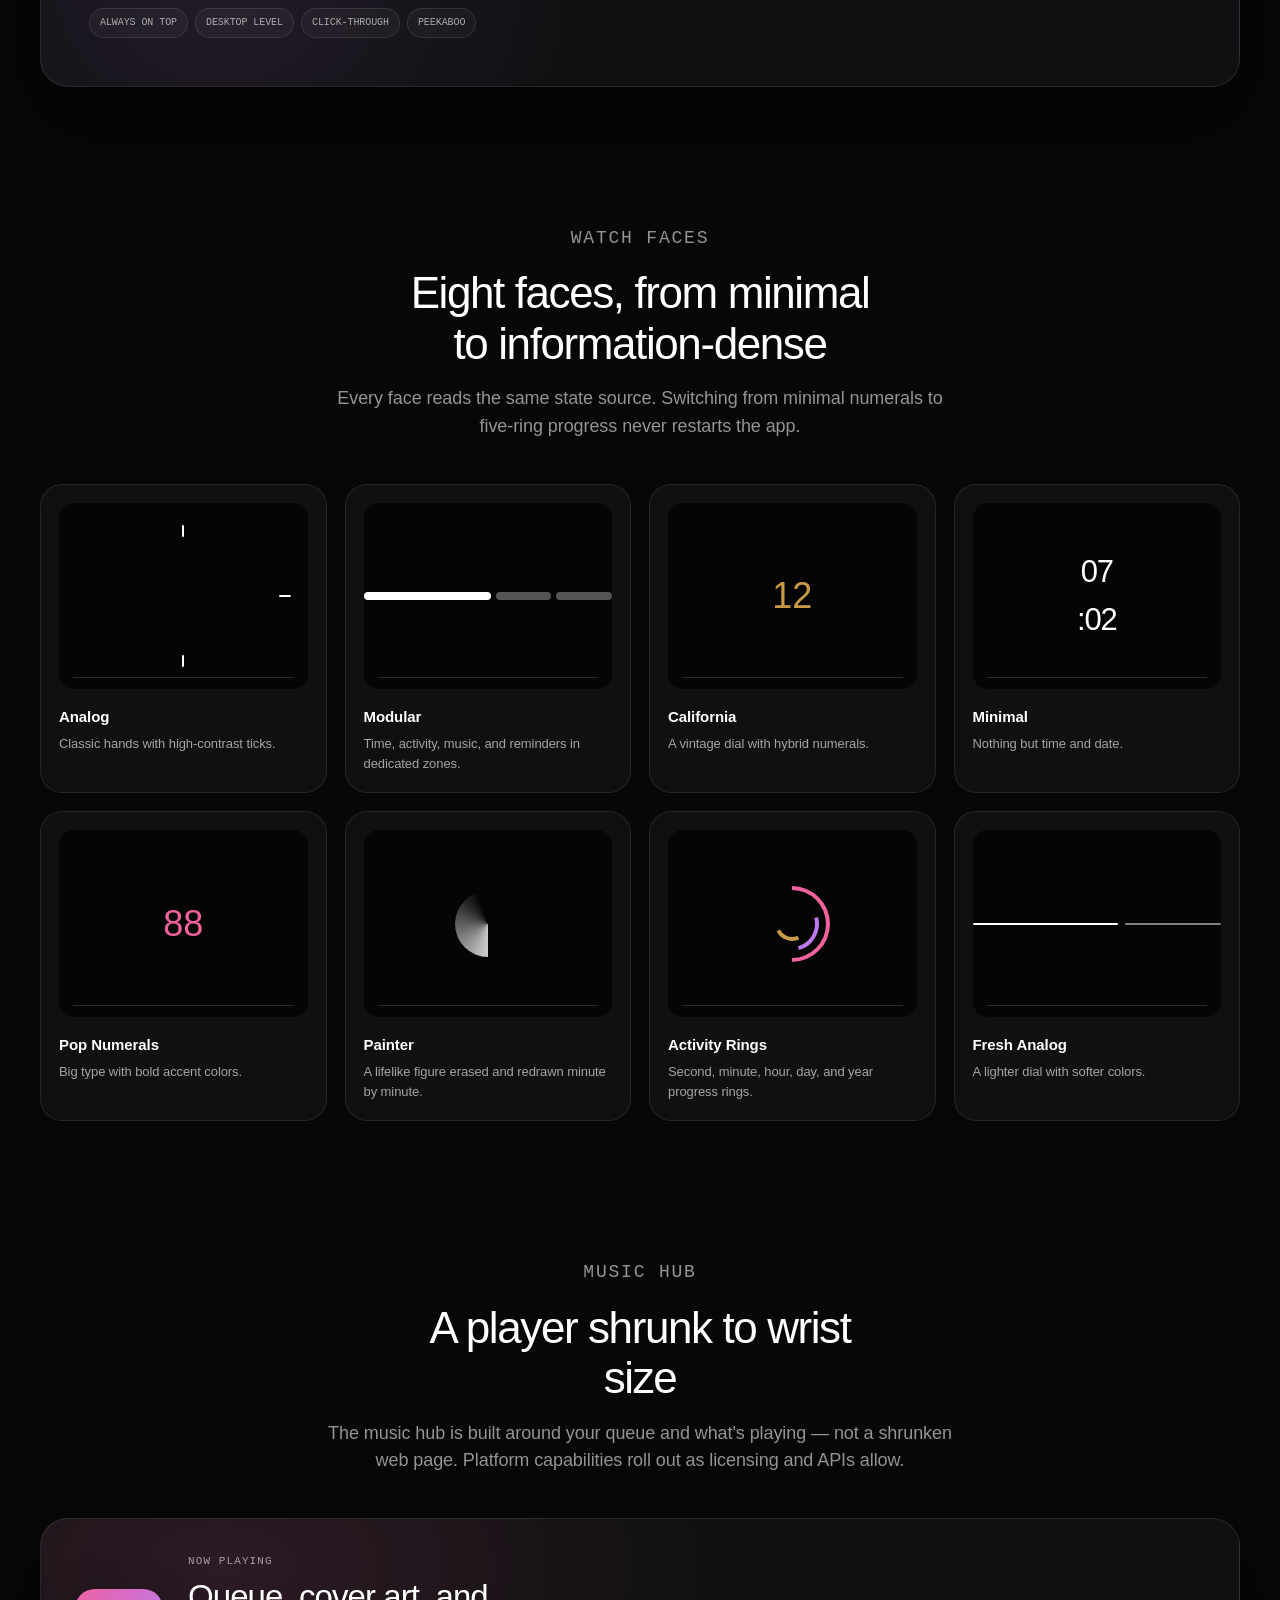
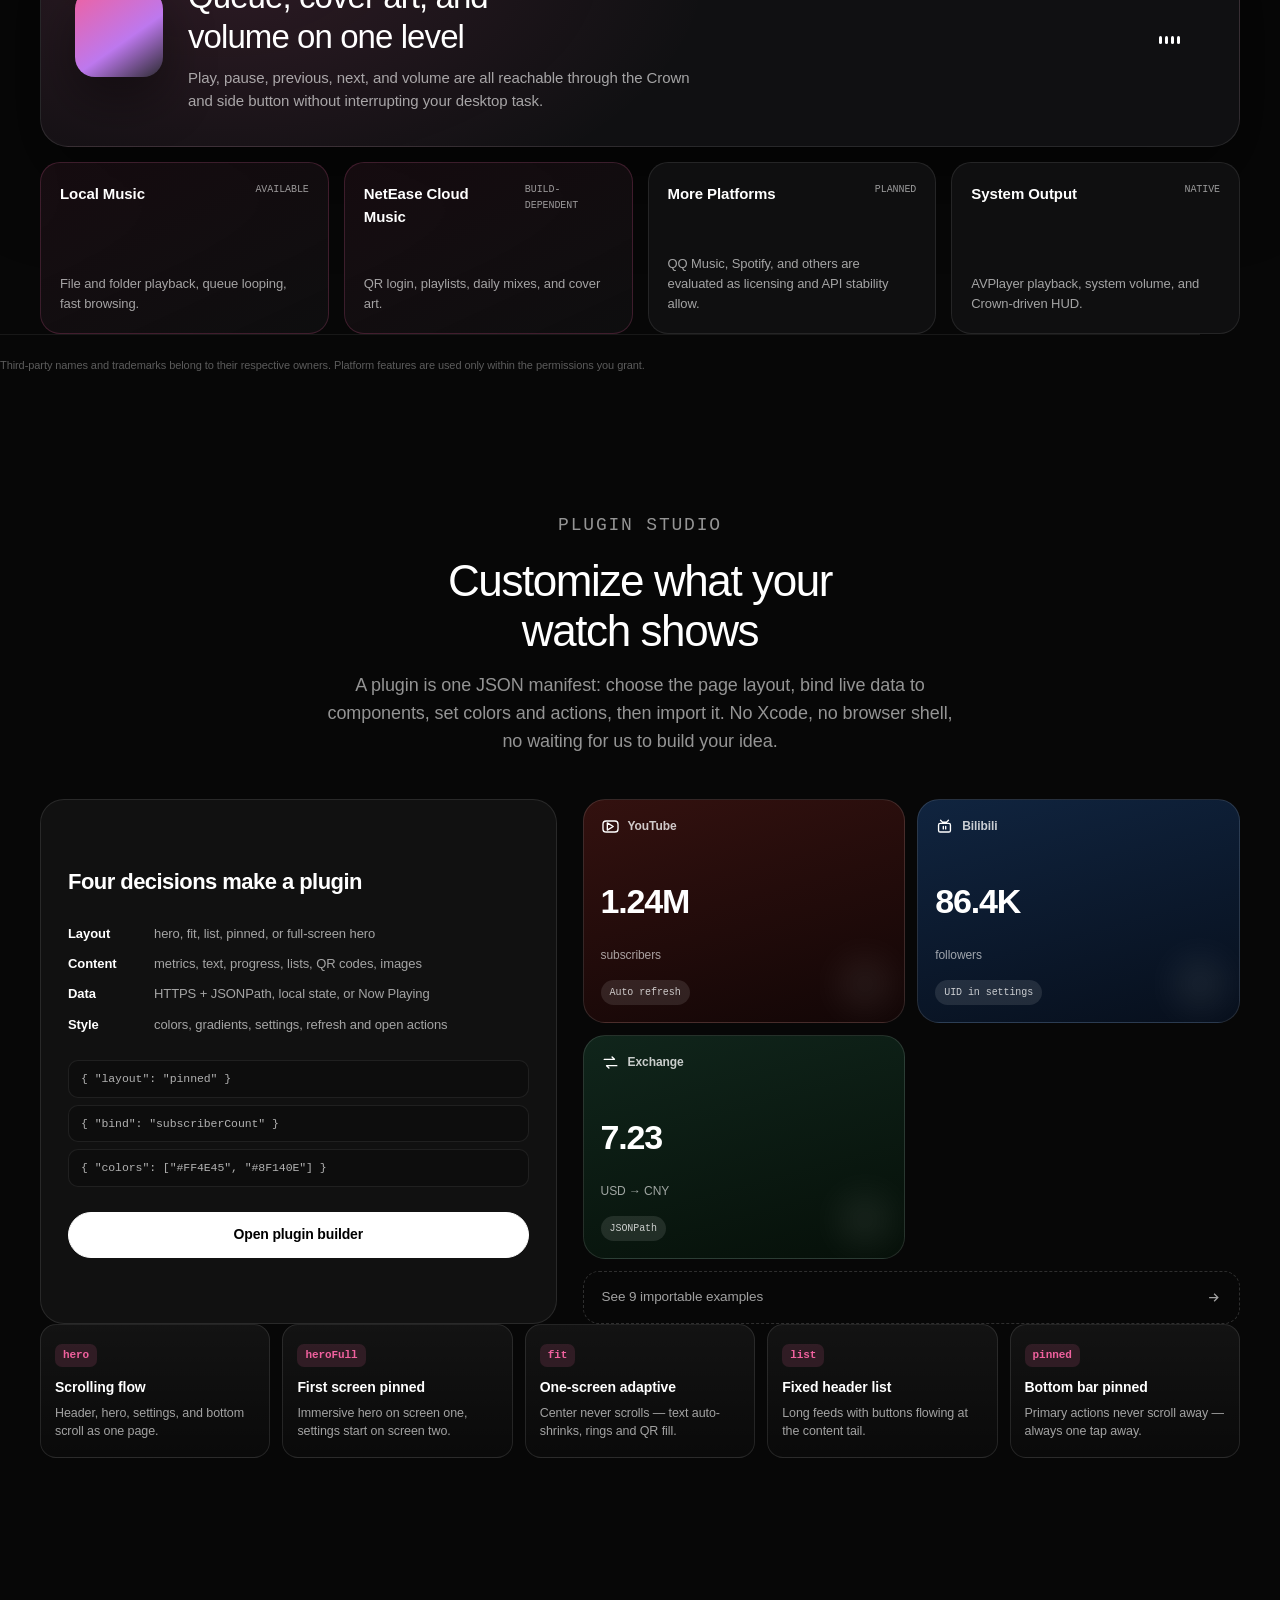
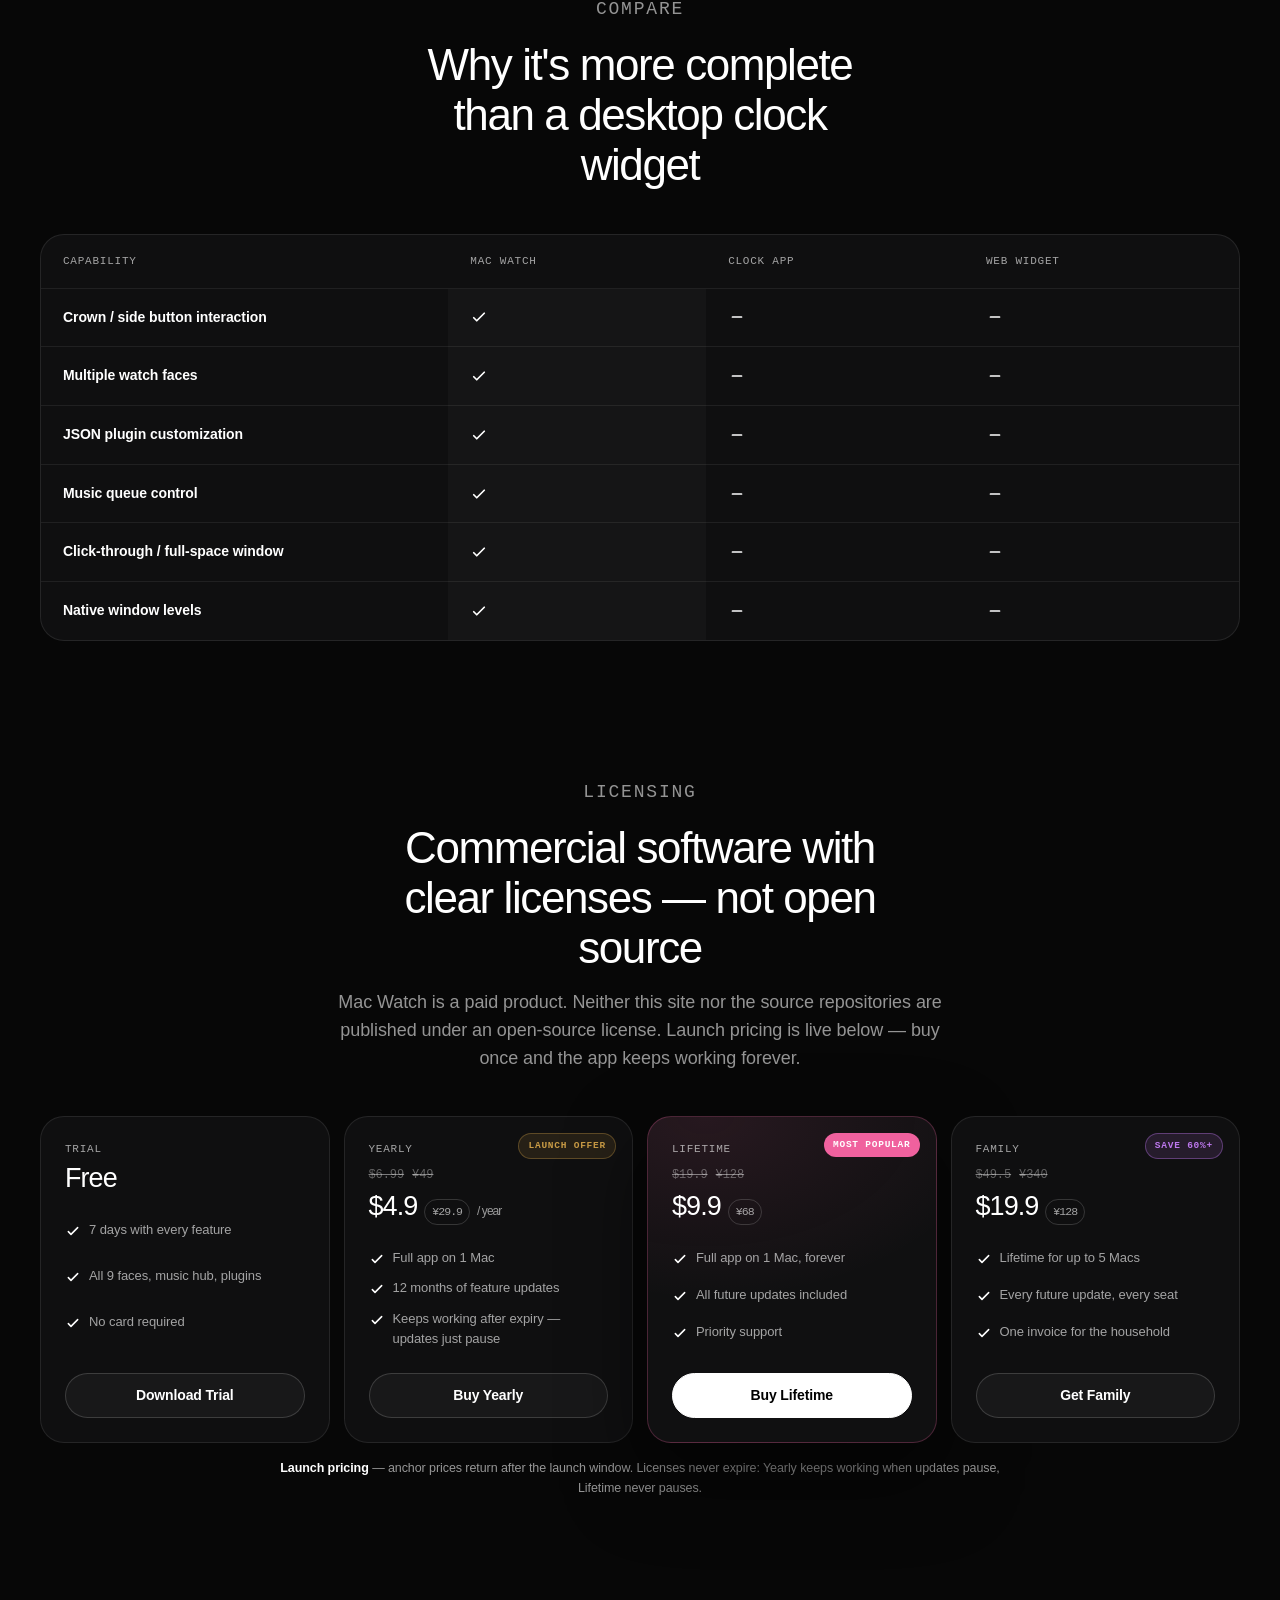
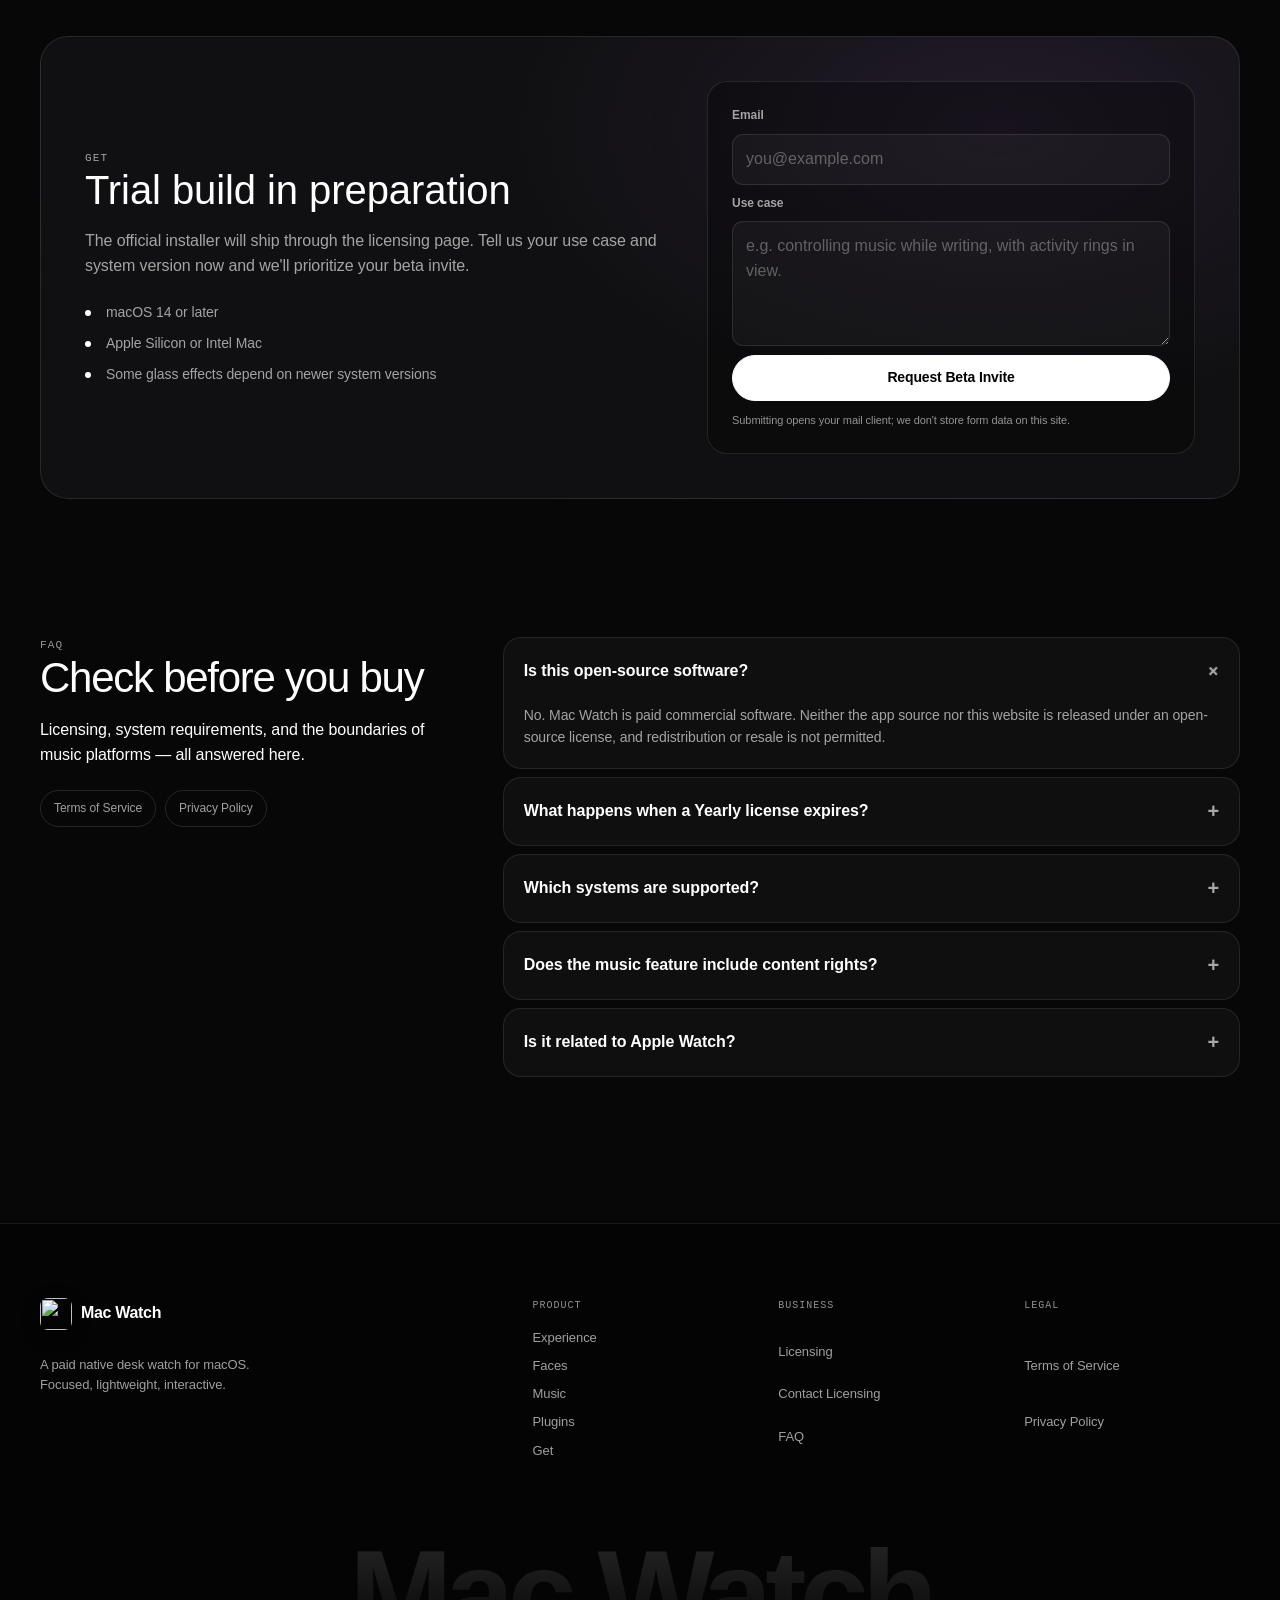
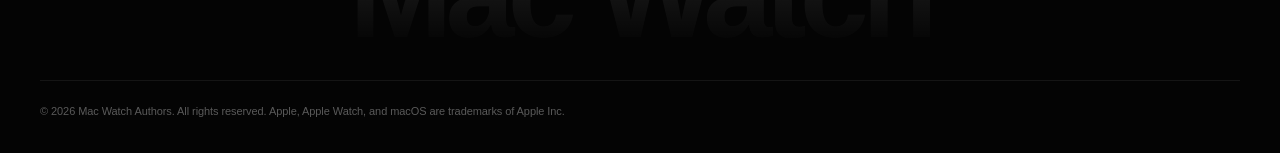
==== commit ec18ac8c: "deploy: publish website build 89d1f05" ====
--- a/index.html
+++ b/index.html
@@ -4,7 +4,7 @@
   <meta charset="utf-8" />
   <meta name="viewport" content="width=device-width, initial-scale=1" />
   <title>Mac Watch — A Floating Desk Watch for macOS</title>
-  <meta name="description" content="Mac Watch is a paid native macOS app: an interactive desk watch with 9 faces, multi-platform music, and a true desktop floating window." />
+  <meta name="description" content="Mac Watch is a native macOS desk watch with 9 faces, a music hub, and JSON plugins that show your YouTube subscribers, Bilibili followers, exchange rates, and more." />
   <meta name="theme-color" content="#070707" />
   <link rel="canonical" href="https://macwatch.zpad.app/" />
   <link rel="icon" type="image/svg+xml" href="/assets/favicon.svg" />
@@ -12,12 +12,12 @@
   <meta property="og:type" content="website" />
   <meta property="og:site_name" content="Mac Watch" />
   <meta property="og:title" content="Mac Watch — A Floating Desk Watch for macOS" />
-  <meta property="og:description" content="A paid native macOS app: an interactive Crown, 8 watch faces, a music hub, and a floating window that actually belongs on your desktop." />
+  <meta property="og:description" content="A native macOS desk watch with an interactive Crown, 9 faces, a music hub, and JSON plugins for the data you actually want on your wrist." />
   <meta property="og:url" content="https://macwatch.zpad.app/" />
   <meta property="og:image" content="https://macwatch.zpad.app/assets/app-icon.png" />
   <meta name="twitter:card" content="summary" />
-  <script type="module" crossorigin src="/assets/main-nlU5C5j_.js"></script>
-  <link rel="stylesheet" crossorigin href="/assets/main-B2xf76h5.css">
+  <script type="module" crossorigin src="/assets/main-B1eoC0Qg.js"></script>
+  <link rel="stylesheet" crossorigin href="/assets/main-CJ6i5wvm.css">
 </head>
 <body>
   <svg class="icon-system" aria-hidden="true" focusable="false">
@@ -69,8 +69,8 @@
         <img class="hero-icon" src="/assets/app-icon.png" alt="" width="112" height="112" />
         <h1 id="hero-title">Give macOS<br />an extra <span class="italic">wrist</span></h1>
         <p class="hero-subtext">
-          A Crown, a side button, nine watch faces, and a music hub — packed into one native floating watch.<br />
-          The time sits beside your work, and so do the controls.
+          A Crown, a side button, nine watch faces, a music hub, and a JSON plugin system — packed into one native floating watch.<br />
+          Put your YouTube subscribers, Bilibili followers, launch schedule, or exchange rate beside your work.
         </p>
         <div class="hero-actions">
           <a class="button download" href="#download">Download for Mac</a>
@@ -130,7 +130,7 @@
       <div class="shell value-grid">
         <article><svg aria-hidden="true"><use href="#i-clock" /></svg><p>Attention stays on the main thread —<br />key information lives at the edge of your vision.</p></article>
         <article><svg aria-hidden="true"><use href="#i-crown" /></svg><p>The Crown and side button form a complete path —<br />one less window switch.</p></article>
-        <article><svg aria-hidden="true"><use href="#i-bolt" /></svg><p>Native SwiftUI and system playback —<br />no browser shell.</p></article>
+        <article><svg aria-hidden="true"><use href="#i-grid" /></svg><p>JSON plugins customize the layout, data, colors, and actions —<br />no Xcode required.</p></article>
       </div>
     </section>
 
@@ -211,10 +211,48 @@
 
     <section class="section plugins-section" id="plugins" aria-labelledby="plugins-title">
       <div class="shell section-head">
-        <p class="eyebrow">Plugin Ecosystem</p>
-        <h2 id="plugins-title">One JSON manifest, five layout templates</h2>
-        <p>Declarative plugins render on the app's unified page system — pick a skeleton per page, bind state to components, wire actions. Build online, import with one tap.</p>
-      </div>
+        <p class="eyebrow">Plugin Studio</p>
+        <h2 id="plugins-title">Customize what your watch shows</h2>
+        <p>A plugin is one JSON manifest: choose the page layout, bind live data to components, set colors and actions, then import it. No Xcode, no browser shell, no waiting for us to build your idea.</p>
+      </div>
+
+      <div class="shell plugins-panel plugin-studio">
+        <article class="plugin-brief">
+          <h3>Four decisions make a plugin</h3>
+          <ol class="plugin-decisions">
+            <li><strong>Layout</strong><span>hero, fit, list, pinned, or full-screen hero</span></li>
+            <li><strong>Content</strong><span>metrics, text, progress, lists, QR codes, images</span></li>
+            <li><strong>Data</strong><span>HTTPS + JSONPath, local state, or Now Playing</span></li>
+            <li><strong>Style</strong><span>colors, gradients, settings, refresh and open actions</span></li>
+          </ol>
+          <div class="plugin-manifest" aria-hidden="true">
+            <span>{ "layout": "pinned" }</span>
+            <span>{ "bind": "subscriberCount" }</span>
+            <span>{ "colors": ["#FF4E45", "#8F140E"] }</span>
+          </div>
+          <a class="button download" href="/plugins/#generator">Open plugin builder</a>
+        </article>
+
+        <div class="plugin-preview-grid" aria-label="Plugin examples">
+          <article class="plugin-preview youtube">
+            <div><svg viewBox="0 0 24 24" aria-hidden="true"><path d="M8 7.5v9l7.5-4.5z"/><rect x="2.5" y="5" width="19" height="14" rx="4"/></svg><span>YouTube</span></div>
+            <strong>1.24M</strong><small>subscribers</small>
+            <span class="preview-action">Auto refresh</span>
+          </article>
+          <article class="plugin-preview bilibili">
+            <div><svg viewBox="0 0 24 24" aria-hidden="true"><path d="M7 4l2.4 2.5h5.2L17 4M6.5 8h11a2 2 0 0 1 2 2v7a2 2 0 0 1-2 2h-11a2 2 0 0 1-2-2v-7a2 2 0 0 1 2-2z"/><path d="M10.5 12v3M13.5 12v3"/></svg><span>Bilibili</span></div>
+            <strong>86.4K</strong><small>followers</small>
+            <span class="preview-action">UID in settings</span>
+          </article>
+          <article class="plugin-preview exchange">
+            <div><svg viewBox="0 0 24 24" aria-hidden="true"><path d="M4 8h13l-3-3M20 16H7l3 3"/></svg><span>Exchange</span></div>
+            <strong>7.23</strong><small>USD → CNY</small>
+            <span class="preview-action">JSONPath</span>
+          </article>
+          <a class="demo-more" href="/plugins/#examples"><span>See 9 importable examples</span><svg aria-hidden="true"><use href="#i-arrow" /></svg></a>
+        </div>
+      </div>
+
       <div class="shell plugins-panel">
         <div class="layout-grid" role="list" aria-label="Layout templates">
           <article role="listitem"><span class="layout-tag">hero</span><h3>Scrolling flow</h3><p>Header, hero, settings, and bottom scroll as one page.</p></article>
@@ -223,19 +261,6 @@
           <article role="listitem"><span class="layout-tag">list</span><h3>Fixed header list</h3><p>Long feeds with buttons flowing at the content tail.</p></article>
           <article role="listitem"><span class="layout-tag">pinned</span><h3>Bottom bar pinned</h3><p>Primary actions never scroll away — always one tap away.</p></article>
         </div>
-        <div class="plugin-demos" aria-label="Example plugins">
-          <article class="demo-card">
-            <span class="demo-icon rocket" aria-hidden="true">🚀</span>
-            <div><h3>Next Launch</h3><p>Mission, rocket, status, and pad from the LL2 launch schedule — auto-refreshed.</p></div>
-            <a href="/plugins/#examples">View</a>
-          </article>
-          <article class="demo-card">
-            <span class="demo-icon play" aria-hidden="true">▶</span>
-            <div><h3>YouTube Stats</h3><p>Subscriber, view, and video counts for any channel — switch right in settings.</p></div>
-            <a href="/plugins/#examples">View</a>
-          </article>
-          <a class="demo-more" href="/plugins/"><span>Online builder, manifest reference, and 8 examples</span><svg aria-hidden="true"><use href="#i-arrow" /></svg></a>
-        </div>
       </div>
     </section>
 
@@ -251,6 +276,7 @@
           <tbody>
             <tr><th scope="row">Crown / side button interaction</th><td><svg role="img" aria-label="Supported"><use href="#i-check" /></svg></td><td><svg role="img" aria-label="Not supported"><use href="#i-minus" /></svg></td><td><svg role="img" aria-label="Not supported"><use href="#i-minus" /></svg></td></tr>
             <tr><th scope="row">Multiple watch faces</th><td><svg role="img" aria-label="Supported"><use href="#i-check" /></svg></td><td><svg role="img" aria-label="Partial support"><use href="#i-minus" /></svg></td><td><svg role="img" aria-label="Partial support"><use href="#i-minus" /></svg></td></tr>
+            <tr><th scope="row">JSON plugin customization</th><td><svg role="img" aria-label="Supported"><use href="#i-check" /></svg></td><td><svg role="img" aria-label="Not supported"><use href="#i-minus" /></svg></td><td><svg role="img" aria-label="Partial support"><use href="#i-minus" /></svg></td></tr>
             <tr><th scope="row">Music queue control</th><td><svg role="img" aria-label="Supported"><use href="#i-check" /></svg></td><td><svg role="img" aria-label="Not supported"><use href="#i-minus" /></svg></td><td><svg role="img" aria-label="Partial support"><use href="#i-minus" /></svg></td></tr>
             <tr><th scope="row">Click-through / full-space window</th><td><svg role="img" aria-label="Supported"><use href="#i-check" /></svg></td><td><svg role="img" aria-label="Partial support"><use href="#i-minus" /></svg></td><td><svg role="img" aria-label="Not supported"><use href="#i-minus" /></svg></td></tr>
             <tr><th scope="row">Native window levels</th><td><svg role="img" aria-label="Supported"><use href="#i-check" /></svg></td><td><svg role="img" aria-label="Partial support"><use href="#i-minus" /></svg></td><td><svg role="img" aria-label="Not supported"><use href="#i-minus" /></svg></td></tr>
--- a/assets/main-CJ6i5wvm.css
+++ b/assets/main-CJ6i5wvm.css
@@ -0,0 +1 @@
+:root{color-scheme:dark;--bg: #070707;--bg-deep: #030303;--card: #111111;--card-strong: #171717;--border: rgba(255,255,255,.1);--border-strong: rgba(255,255,255,.18);--text: #ffffff;--muted: rgba(255,255,255,.62);--faint: rgba(255,255,255,.58);--pink: #f0619e;--purple: #bd78ee;--amber: #c99b45;--shadow: 0 32px 80px rgba(0,0,0,.55);--sans: -apple-system, BlinkMacSystemFont, "SF Pro Text", "Segoe UI", "PingFang SC", "Hiragino Sans GB", "Microsoft YaHei", sans-serif;--display: -apple-system, BlinkMacSystemFont, "SF Pro Display", "Segoe UI", "PingFang SC", sans-serif;--serif: Georgia, "Songti SC", "Noto Serif CJK SC", serif;--mono: ui-monospace, SFMono-Regular, "SF Mono", Menlo, Consolas, monospace}*{box-sizing:border-box}html{scroll-behavior:smooth;scroll-padding-top:92px}body{margin:0;min-width:320px;background:var(--bg);color:var(--text);font-family:var(--sans);font-size:16px;line-height:1.55;letter-spacing:-.005em;overflow-x:hidden;-webkit-font-smoothing:antialiased}img,svg{display:block;max-width:100%}a{color:inherit;text-decoration:none}button,input,textarea{font:inherit}::selection{background:#f0619e57;color:#fff}.shell{width:min(1200px,calc(100% - 40px));margin:0 auto}.sr-only,.icon-system{position:absolute;width:1px;height:1px;overflow:hidden;clip:rect(0 0 0 0);white-space:nowrap}.skip-link{position:fixed;z-index:1000;top:14px;left:14px;padding:10px 16px;border-radius:999px;background:#fff;color:#000;font-weight:700;transform:translateY(-200%);transition:transform .18s ease}.skip-link:focus{transform:translateY(0)}:focus-visible{outline:2px solid var(--pink);outline-offset:3px;border-radius:6px}.page-glow{position:fixed;inset:0;z-index:-1;background:radial-gradient(1100px 620px at 50% -180px,rgba(240,97,158,.53),transparent 76%),radial-gradient(760px 540px at 84% 2%,rgba(189,120,238,.34),transparent 74%),linear-gradient(180deg,#4e2a4880,#07070700 62%),var(--bg)}.site-header{position:sticky;top:20px;z-index:300;width:min(720px,calc(100% - 28px));margin:20px auto 0;border:1px solid rgba(255,255,255,.08);border-radius:999px;background:#1d1d1d7a;-webkit-backdrop-filter:blur(34px) saturate(150%);backdrop-filter:blur(34px) saturate(150%);box-shadow:0 18px 60px #00000038;transition:background .2s ease,border-color .2s ease}.site-header.is-scrolled{background:#171717c2;border-color:#ffffff1f}.site-header .shell{width:calc(100% - 32px)}.header-inner{display:grid;grid-template-columns:1fr auto 1fr;align-items:center;height:56px}.brand{display:inline-flex;align-items:center;gap:9px;font-family:var(--display);font-size:16px;font-weight:650;letter-spacing:-.02em}.brand img{border-radius:8px;box-shadow:0 5px 16px #00000080}.primary-nav{display:flex;justify-content:center;gap:2px;color:var(--muted);font-size:13px}.primary-nav a:not(.download-link){padding:8px 11px;border-radius:999px;transition:color .18s ease,background .18s ease}.primary-nav a:not(.download-link):hover,.primary-nav a:not(.download-link):focus-visible{color:#fff;background:#ffffff12}.header-actions{display:flex;justify-content:flex-end;align-items:center;gap:10px}.download-link{padding:8px 15px;border:1px solid rgba(255,255,255,.2);border-radius:999px;color:#fff;font-size:13px;font-weight:620;transition:background .18s ease,border-color .18s ease}.download-link:hover{background:#ffffff1a;border-color:#ffffff52}.menu-button{display:none;width:42px;height:42px;padding:10px;border:1px solid var(--border);border-radius:11px;background:#ffffff0a;cursor:pointer}.menu-button span:not(.sr-only){display:block;height:1.5px;margin:3px 0;border-radius:2px;background:#fff;transition:transform .18s ease,opacity .18s ease}.menu-button[aria-expanded=true] span:nth-child(1){transform:translateY(4.5px) rotate(45deg)}.menu-button[aria-expanded=true] span:nth-child(2){opacity:0}.menu-button[aria-expanded=true] span:nth-child(3){transform:translateY(-4.5px) rotate(-45deg)}.hero{position:relative;padding:clamp(48px,7vh,78px) 0 80px}.hero-inner{display:flex;flex-direction:column;align-items:center;text-align:center}.release-pill{display:inline-flex;align-items:center;gap:9px;padding:6px 11px;border:1px solid rgba(255,255,255,.11);border-radius:999px;background:#ffffff0a;color:var(--muted);font-size:12px;transition:color .18s ease,border-color .18s ease}.release-pill span{color:#fff;font-weight:700}.release-pill:hover{color:#fff;border-color:#ffffff3d}.hero-icon{width:112px;height:112px;margin:31px 0 27px;border-radius:25px;filter:saturate(118%) drop-shadow(0 22px 45px rgba(0,0,0,.55))}.hero h1{width:min(100%,32rem);max-width:100%;margin:0;font-family:var(--display);font-size:clamp(42px,5vw,58px);font-weight:500;line-height:1.08;letter-spacing:-.035em}.hero h1 .italic{font-family:var(--serif);font-style:italic;font-weight:400}.hero-subtext{max-width:51ch;margin:28px 0 0;color:#ffffff9c;font-size:clamp(19px,2vw,24px);line-height:1.45;letter-spacing:-.015em}.hero-subtext br{display:none}.hero-actions{display:flex;align-items:center;gap:18px;margin-top:43px}.download-meta{margin:17px 0 0;color:#ffffff94;font-family:var(--mono);font-size:11px;text-transform:uppercase;letter-spacing:.04em}.button{display:inline-flex;align-items:center;justify-content:center;gap:9px;min-height:45px;padding:11px 22px;border-radius:999px;font-size:14px;font-weight:650;letter-spacing:-.01em;transition:transform .18s ease,background .18s ease,border-color .18s ease,color .18s ease}.button.download{border:1px solid #fff;background:#fff;color:#000}.button.download:hover{transform:translateY(-1px);background:#ffffffe6}.button.ghost{border:1px solid rgba(255,255,255,.16);background:#ffffff0a;color:#fff}.button.ghost:hover{background:#ffffff1a;border-color:#ffffff4d}.text-link{display:inline-flex;align-items:center;gap:7px;color:#ffffffa8;font-size:14px;font-weight:550;transition:color .18s ease}.text-link:hover{color:#fff}.text-link svg{width:14px;height:14px;fill:none;stroke:currentColor;stroke-width:2;stroke-linecap:round;stroke-linejoin:round}.hero-visual{width:100%;margin-top:83px}.mac-stage{position:relative;overflow:hidden;aspect-ratio:31 / 20;min-height:0;border:1px solid rgba(255,255,255,.11);border-radius:32px;background:#14121a;box-shadow:var(--shadow);isolation:isolate}.stage-wall{position:absolute;inset:0;background:radial-gradient(circle at 28% 22%,rgba(240,97,158,.58),transparent 31%),radial-gradient(circle at 77% 73%,rgba(189,120,238,.48),transparent 37%),radial-gradient(circle at 54% 57%,rgba(201,155,69,.3),transparent 44%),linear-gradient(150deg,#201d28,#08070a 72%)}.stage-wall:after{content:"";position:absolute;inset:0;background:repeating-linear-gradient(115deg,rgba(255,255,255,.055) 0 2px,transparent 2px 13px)}.stage-menu{position:absolute;z-index:4;top:0;left:0;right:0;display:flex;justify-content:space-between;gap:18px;height:30px;padding:0 80px 0 76px;border-bottom:1px solid rgba(255,255,255,.08);background:#0000003b;-webkit-backdrop-filter:blur(16px);backdrop-filter:blur(16px);color:#ffffff9e;font-size:11px;align-items:center}.stage-menu span{white-space:nowrap}.stage-note-card{position:absolute;z-index:4;top:68px;left:5%;display:grid;gap:3px;width:194px;padding:15px 17px;border:1px solid rgba(255,255,255,.11);border-radius:20px;background:#121214c7;-webkit-backdrop-filter:blur(22px);backdrop-filter:blur(22px);box-shadow:0 20px 55px #00000059}.stage-note-card strong{font-size:14px}.stage-note-card span{color:var(--muted);font-size:12px}.stage-dock{position:absolute;z-index:4;bottom:18px;left:50%;display:flex;gap:10px;padding:8px 10px;border:1px solid rgba(255,255,255,.1);border-radius:20px;background:#121214c2;-webkit-backdrop-filter:blur(20px);backdrop-filter:blur(20px);transform:translate(-50%)}.stage-dock span{width:28px;height:28px;border-radius:9px;background:#ffffff24}.stage-dock span.active{background:linear-gradient(145deg,var(--pink),var(--purple))}.device-shell{position:absolute;z-index:3;top:50%;left:50%;width:clamp(205px,23vw,285px);aspect-ratio:55 / 86;border-radius:50px;background:linear-gradient(145deg,#333338,#0c0c0e);box-shadow:0 38px 90px #000000ad,inset 0 0 0 1px #ffffff14;transform:translate(-50%,-50%);transition:transform .25s ease}.device-screen{position:absolute;inset:7px;overflow:hidden;border-radius:43px;background:#000}.crown,.side-button{position:absolute;right:-10px;width:8px;border-radius:4px;background:linear-gradient(90deg,#44444a,#1b1b1e)}.crown{top:29%;height:43px}.side-button{top:43%;height:31px}.face{position:absolute;inset:0;display:flex;flex-direction:column;align-items:center;justify-content:center;gap:15px;opacity:0;pointer-events:none;transition:opacity .22s ease,transform .22s ease;transform:scale(.985)}.face.active{opacity:1;transform:scale(1)}.face p{margin:0;color:#fff;font-size:12px;letter-spacing:.03em}.face .label{color:#ffffff9c;font-size:11px}.large-time{display:flex;font-family:var(--display);font-size:46px;font-weight:500;line-height:1;letter-spacing:-.04em}.analog-dial{position:relative;width:112px;height:112px;border-radius:50%;background:radial-gradient(circle,#191919,#050505);box-shadow:inset 0 0 0 1px #ffffff1a}.analog-dial span{position:absolute;width:2px;height:8px;border-radius:2px;background:#ffffffb8}.analog-dial span:nth-child(1){top:10px;left:calc(50% - 1px)}.analog-dial span:nth-child(2){right:10px;top:calc(50% - 4px);transform:rotate(90deg)}.analog-dial span:nth-child(3){bottom:10px;left:calc(50% - 1px)}.analog-dial span:nth-child(4){left:10px;top:calc(50% - 4px);transform:rotate(90deg)}.hand{position:absolute;left:calc(50% - 1px);width:2px;border-radius:2px;background:#fff;transform-origin:50% 53px}.hand.hour{top:29px;height:29px}.hand.minute{top:20px;height:38px}.hand.second{top:18px;height:40px;background:var(--pink)}.modules{display:flex;flex-wrap:wrap;justify-content:center;gap:4px;max-width:78%}.modules span{padding:3px 5px;border-radius:5px;background:#ffffff1c;color:#ffffffc9;font-size:8px}.face.rings svg{width:106px;height:106px}.face.rings circle{fill:none;stroke-width:7;stroke-linecap:round}.face.rings circle:not(.r1):not(.r2):not(.r3){stroke:#ffffff1f}.face.rings .r1{stroke:var(--pink);stroke-dasharray:224 314;transform:rotate(-90deg);transform-origin:center}.face.rings .r2{stroke:var(--purple);stroke-dasharray:172 245;transform:rotate(-90deg);transform-origin:center}.face.rings .r3{stroke:var(--amber);stroke-dasharray:114 176;transform:rotate(-90deg);transform-origin:center}.face-switch{display:flex;justify-content:center;gap:5px;margin-top:20px}.face-switch button{padding:8px 13px;border:1px solid transparent;border-radius:999px;background:transparent;color:var(--muted);cursor:pointer;font-size:12px;transition:color .18s ease,background .18s ease,border-color .18s ease}.face-switch button:hover{color:#fff;background:#ffffff0f}.face-switch button.active{border-color:#ffffff1c;background:#ffffff17;color:#fff}.value-strip{padding:47px 0 112px}.value-grid{display:grid;grid-template-columns:repeat(3,minmax(0,1fr));gap:24px}.value-grid article{display:flex;flex-direction:column;align-items:center;gap:17px;padding:26px 0;text-align:center}.value-grid svg{width:30px;height:30px;margin:12px;fill:none;stroke:#fff;stroke-width:1.7;stroke-linecap:round;stroke-linejoin:round}.value-grid p{margin:0;color:#ffffffd4;font-size:22px;font-weight:500;line-height:1.38;letter-spacing:-.018em}.value-grid article>svg{width:58px;height:58px;margin:0;padding:13px;border:1px solid rgba(255,255,255,.1);border-radius:16px;background:#ffffff0a}.section{margin-bottom:clamp(82px,11vw,138px)}.section-head{display:flex;flex-direction:column;align-items:center;gap:16px;margin-bottom:43px;text-align:center}.eyebrow{margin:0;color:#ffffff94;font-family:var(--mono);font-size:11px;text-transform:uppercase;letter-spacing:.1em}.section-head h2{max-width:20ch;margin:0;font-family:var(--display);font-size:clamp(31px,3.5vw,44px);font-weight:500;line-height:1.14;letter-spacing:-.032em}.section-head p{max-width:63ch;margin:0;color:#ffffff91;font-size:18px;line-height:1.55}.workspace-card{display:grid;grid-template-columns:.82fr 1.18fr;gap:48px;align-items:center;min-height:560px;padding:48px;border:1px solid rgba(255,255,255,.1);border-radius:28px;background:radial-gradient(520px 350px at 78% 20%,rgba(240,97,158,.12),transparent 70%),radial-gradient(500px 420px at 15% 88%,rgba(189,120,238,.1),transparent 72%),#101012;box-shadow:var(--shadow)}.workspace-copy h3{margin:0 0 24px;font-family:var(--display);font-size:27px;font-weight:500;letter-spacing:-.025em}.path-list{display:grid;gap:0;margin:0;padding:0;list-style:none;counter-reset:path}.path-list li{display:grid;grid-template-columns:34px 1fr;align-items:baseline;padding:15px 0;border-top:1px solid rgba(255,255,255,.08)}.path-list li:before{counter-increment:path;content:counter(path,decimal-leading-zero);color:#ffffff54;font-family:var(--mono);font-size:11px}.path-list strong{display:block;font-size:15px;font-weight:650}.path-list span{color:var(--muted);font-size:14px}.mode-chips{display:flex;flex-wrap:wrap;gap:7px;margin-top:25px}.mode-chips span{padding:6px 10px;border:1px solid rgba(255,255,255,.1);border-radius:999px;background:#ffffff09;color:var(--muted);font-family:var(--mono);font-size:10px;text-transform:uppercase}.demo-panel{position:relative;min-height:425px;padding:18px;border:1px solid rgba(255,255,255,.1);border-radius:24px;background:#00000057;overflow:hidden}.demo-bar{display:flex;gap:6px}.demo-bar span{width:8px;height:8px;border-radius:50%;background:#ffffff30}.honeycomb{position:absolute;top:75px;left:50%;display:grid;grid-template-columns:repeat(3,86px);gap:11px;transform:translate(-50%) rotate(21deg)}.honeycomb span{width:76px;height:86px;border-radius:18px;background:#ffffff17;box-shadow:inset 0 0 0 1px #ffffff14}.honeycomb span:nth-child(2),.honeycomb span:nth-child(4){background:linear-gradient(145deg,#f0619e5c,#bd78ee33)}.now-playing{position:absolute;right:22px;bottom:22px;left:22px;display:flex;align-items:center;gap:12px;padding:12px;border:1px solid rgba(255,255,255,.1);border-radius:18px;background:#19191be0;-webkit-backdrop-filter:blur(20px);backdrop-filter:blur(20px)}.now-playing .cover{width:42px;height:42px;flex:none;border-radius:11px;background:linear-gradient(145deg,var(--pink),var(--purple) 60%,#333)}.now-playing div{flex:1;min-width:0}.now-playing strong{display:block;font-size:13px}.now-playing small{display:block;color:var(--muted);font-size:11px}.eq{display:flex;align-items:flex-end;gap:3px;height:23px}.eq i{width:3px;height:35%;border-radius:2px;background:#fff;animation:eq 1s ease-in-out infinite}.eq i:nth-child(2){animation-delay:.14s}.eq i:nth-child(3){animation-delay:.28s}.eq i:nth-child(4){animation-delay:.42s}@keyframes eq{0%,to{height:30%;opacity:.55}50%{height:100%;opacity:1}}.face-grid{display:grid;grid-template-columns:repeat(4,minmax(0,1fr));gap:18px}.face-grid article{padding:18px;border:1px solid rgba(255,255,255,.09);border-radius:22px;background:#101011;transition:border-color .18s ease,background .18s ease,transform .18s ease}.face-grid article:hover{border-color:#fff3;background:#141415;transform:translateY(-2px)}.face-grid h3{margin:16px 0 6px;font-size:15px;font-weight:650}.face-grid p{margin:0;color:var(--muted);font-size:13px}.face-preview{position:relative;display:flex;align-items:center;justify-content:center;overflow:hidden;aspect-ratio:4/3;border-radius:15px;background:#050506;color:#fff}.face-preview:after{content:"";position:absolute;inset:auto 14px 11px;height:1px;background:#ffffff26}.face-preview.analog span{position:absolute;width:2px;height:12px;border-radius:2px;background:#fff}.face-preview.analog span:nth-child(1){top:22px;left:calc(50% - 1px)}.face-preview.analog span:nth-child(2){right:22px;top:calc(50% - 6px);transform:rotate(90deg)}.face-preview.analog span:nth-child(3){bottom:22px;left:calc(50% - 1px)}.face-preview.modular{gap:5px}.face-preview.modular i{width:28%;height:8px;border-radius:4px;background:#ffffff52}.face-preview.modular i:first-child{width:64%;background:#fff}.face-preview.california,.face-preview.pop{font-family:var(--display);font-size:36px;font-weight:500}.face-preview.california{color:var(--amber)}.face-preview.pop{color:var(--pink)}.face-preview.minimal{flex-direction:column;font-family:var(--display);font-size:31px;font-weight:500;letter-spacing:-.04em}.face-preview.artist span{width:66px;height:66px;border-radius:50%;background:conic-gradient(from 180deg,rgba(255,255,255,.8),transparent 45%)}.face-preview.rings b{position:absolute;border-radius:50%;border:4px solid transparent}.face-preview.rings b:nth-child(1){width:76px;height:76px;border-top-color:var(--pink);border-right-color:var(--pink);transform:rotate(45deg)}.face-preview.rings b:nth-child(2){width:54px;height:54px;border-top-color:var(--purple);transform:rotate(120deg)}.face-preview.rings b:nth-child(3){width:34px;height:34px;border-top-color:var(--amber);transform:rotate(200deg)}.face-preview.fresh{gap:7px}.face-preview.fresh span{width:45%;height:2px;border-radius:2px;background:#ffffff80}.face-preview.fresh span:first-child{width:68%;background:#fff}.music-panel{display:grid;gap:15px}.music-hero{display:grid;grid-template-columns:88px 1fr 46px;align-items:center;gap:25px;padding:34px;border:1px solid rgba(255,255,255,.1);border-radius:28px;background:radial-gradient(700px 380px at 15% 20%,rgba(240,97,158,.13),transparent 70%),#101012;box-shadow:var(--shadow)}.music-hero>.cover{width:88px;height:88px;border-radius:20px;background:linear-gradient(145deg,var(--pink),var(--purple) 58%,#2b2b30);box-shadow:0 22px 50px #0006}.music-hero h3{max-width:22ch;margin:7px 0 9px;font-family:var(--display);font-size:clamp(23px,2.6vw,33px);font-weight:500;line-height:1.2;letter-spacing:-.028em}.music-hero p:last-of-type{max-width:62ch;margin:0;color:var(--muted);font-size:15px}.platform-grid{display:grid;grid-template-columns:repeat(4,minmax(0,1fr));gap:15px}.platform-grid article{display:flex;flex-direction:column;justify-content:space-between;min-height:172px;padding:19px;border:1px solid rgba(255,255,255,.09);border-radius:20px;background:#0f0f10}.platform-grid header{display:flex;align-items:flex-start;justify-content:space-between;gap:12px}.platform-grid h3{margin:0;font-size:15px}.platform-grid header span{color:#ffffff94;font-family:var(--mono);font-size:10px;text-transform:uppercase}.platform-grid p{margin:auto 0 0;color:var(--muted);font-size:13px}.platform-grid .ready{border-color:#f0619e33;background:linear-gradient(155deg,#f0619e12,#0e0e0f)}.table-wrap{overflow-x:auto;border:1px solid rgba(255,255,255,.09);border-radius:24px;background:#0f0f10}table{width:100%;min-width:690px;border-collapse:collapse}caption{text-align:left}th,td{padding:18px 22px;border-bottom:1px solid rgba(255,255,255,.07);text-align:left}thead th{color:#ffffff9e;font-family:var(--mono);font-size:11px;font-weight:400;text-transform:uppercase;letter-spacing:.07em}tbody th{width:34%;font-size:14px;font-weight:600}tbody tr:last-child th,tbody tr:last-child td{border-bottom:0}tbody td:first-of-type{background:#ffffff06}table svg{width:18px;height:18px;fill:none;stroke:#fff;stroke-width:2.3;stroke-linecap:round;stroke-linejoin:round}.license-grid{display:grid;grid-template-columns:repeat(4,minmax(0,1fr));gap:14px;align-items:stretch}.license-card{position:relative;display:flex;flex-direction:column;padding:24px;border:1px solid rgba(255,255,255,.09);border-radius:24px;background:#0f0f10}.license-card.featured{border-color:#f0619e42;background:radial-gradient(420px 260px at 20% 0%,rgba(240,97,158,.1),transparent 70%),#101011;box-shadow:var(--shadow)}.plan{margin:0;color:#ffffff9e;font-family:var(--mono);font-size:11px;text-transform:uppercase;letter-spacing:.07em}.price-tag{position:absolute;top:16px;right:16px;padding:5px 9px;border-radius:999px;font-family:var(--mono);font-size:9.5px;font-weight:600;letter-spacing:.08em;text-transform:uppercase;white-space:nowrap}.price-tag.hot{background:var(--pink);color:#fff}.price-tag.launch{color:var(--amber);background:#c99b451f;border:1px solid rgba(201,155,69,.35)}.price-tag.save{color:var(--purple);background:#bd78ee21;border:1px solid rgba(189,120,238,.38)}.price-anchor{display:flex;gap:8px;margin:8px 0 2px;color:#ffffff59;font-family:var(--mono);font-size:12px}.price-anchor s{text-decoration-color:#ffffff73}.price{margin:0 0 20px;font-family:var(--display);font-size:27px;font-weight:500;letter-spacing:-.035em;display:flex;align-items:baseline;gap:7px;flex-wrap:wrap}.price .price-cny{padding:3px 7px;border:1px solid rgba(255,255,255,.16);border-radius:999px;font-family:var(--mono);font-size:11.5px;font-weight:500;color:var(--muted);white-space:nowrap}.price .price-term{font-family:var(--sans);font-size:12px;font-weight:400;color:var(--faint);white-space:nowrap}.license-note{max-width:760px;margin:16px auto 0;text-align:center;color:var(--faint);font-size:12.5px}.license-note strong{color:#fff}.license-card ul{flex:1;display:grid;gap:10px;margin:0 0 24px;padding:0;list-style:none;color:var(--muted);font-size:13px}.license-card li{display:flex;gap:8px;align-items:flex-start}.license-card li svg{width:16px;height:16px;flex:none;margin-top:3px;fill:none;stroke:#fff;stroke-width:2.3;stroke-linecap:round;stroke-linejoin:round}.license-card .button{width:100%}.download-grid{display:grid;grid-template-columns:1fr .85fr;gap:48px;align-items:center;padding:44px;border:1px solid rgba(255,255,255,.1);border-radius:28px;background:radial-gradient(700px 400px at 80% 20%,rgba(189,120,238,.1),transparent 70%),#101012}.download-grid h2{margin:0;font-family:var(--display);font-size:clamp(28px,3.2vw,40px);font-weight:500;line-height:1.15}.download-grid>div>p{color:var(--muted)}.requirements{display:grid;gap:9px;margin:24px 0 0;padding:0;list-style:none;color:var(--muted);font-size:14px}.requirements li{position:relative;padding-left:21px}.requirements li:before{content:"";position:absolute;top:.55em;left:0;width:6px;height:6px;border-radius:50%;background:#fff}.waitlist{display:grid;gap:9px;padding:24px;border:1px solid rgba(255,255,255,.1);border-radius:20px;background:#0000004d}.waitlist label{color:var(--muted);font-size:12px;font-weight:650}.waitlist input,.waitlist textarea{width:100%;padding:12px 13px;border:1px solid rgba(255,255,255,.1);border-radius:11px;background:#ffffff0a;color:#fff;resize:vertical}.waitlist input::placeholder,.waitlist textarea::placeholder{color:#ffffff52}.waitlist input:focus,.waitlist textarea:focus{border-color:#ffffff4d;outline:none;box-shadow:0 0 0 3px #ffffff14}.waitlist p{margin:2px 0 0;color:#ffffff8f;font-size:11px}.faq-grid{display:grid;grid-template-columns:.72fr 1.28fr;gap:48px;align-items:start}.faq-grid>div:first-child{position:sticky;top:110px}.faq-grid h2{margin:0;font-family:var(--display);font-size:clamp(29px,3.4vw,42px);font-weight:500;line-height:1.15;letter-spacing:-.03em}.faq-grid details{margin-bottom:8px;border:1px solid rgba(255,255,255,.09);border-radius:18px;background:#0f0f10;overflow:hidden}.faq-grid summary{display:flex;align-items:center;justify-content:space-between;gap:20px;padding:18px 20px;cursor:pointer;font-weight:620;list-style:none}.faq-grid summary::-webkit-details-marker{display:none}.faq-grid summary:after{content:"+";color:#ffffffa3;font-size:20px;transition:transform .18s ease}.faq-grid details[open] summary:after{transform:rotate(45deg)}.faq-grid details p{margin:0;padding:0 20px 19px;color:var(--muted);font-size:14px}.site-footer{padding:74px 0 34px;border-top:1px solid rgba(255,255,255,.08);background:#040404}.footer-grid{position:relative;display:grid;grid-template-columns:1.5fr .7fr .7fr;gap:30px}.footer-grid>div>p{max-width:34ch;margin:18px 0 0;color:var(--muted);font-size:13px}.footer-grid nav{display:grid;gap:8px;font-size:13px}.footer-grid h2{margin:0 0 7px;color:#ffffff8f;font-family:var(--mono);font-size:10px;font-weight:400;text-transform:uppercase;letter-spacing:.1em}.footer-grid nav a{color:var(--muted)}.footer-grid nav a:hover{color:#fff}.footer-word{grid-column:1/-1;margin:48px 0 0;background:linear-gradient(180deg,#ffffff21,#fff0);-webkit-background-clip:text;background-clip:text;color:transparent;font-family:var(--display);font-size:clamp(48px,10vw,124px);font-weight:600;line-height:.9;letter-spacing:-.055em;text-align:center;-webkit-user-select:none;user-select:none}.legal{grid-column:1/-1;margin:0;padding-top:22px;border-top:1px solid rgba(255,255,255,.07);color:#ffffff57;font-size:11px}@media(max-width:1080px){.header-inner{grid-template-columns:1fr auto}.primary-nav{display:none;position:absolute;top:68px;left:20px;right:20px;flex-direction:column;align-items:stretch;padding:9px;border:1px solid var(--border);border-radius:18px;background:#070707fa;box-shadow:var(--shadow)}.primary-nav.is-open{display:flex}.primary-nav a:not(.download-link){padding:12px 13px}.menu-button{display:block}.download-link{display:none}.hero-subtext br{display:inline}.hero-visual{margin-top:50px}.mac-stage{aspect-ratio:auto;min-height:0;padding-top:62%}.device-shell{width:31%}.stage-note-card{display:none}.workspace-card,.download-grid,.faq-grid{grid-template-columns:1fr;gap:38px}.workspace-card{min-height:0;padding:28px}.faq-grid>div:first-child{position:static}.face-grid,.platform-grid,.license-grid{grid-template-columns:repeat(2,1fr)}.value-grid{grid-template-columns:1fr;gap:18px}.value-grid article{align-items:center}}@media(max-width:760px){html{scroll-padding-top:56px}.site-header{top:0;width:100%;margin:0;border-right:0;border-left:0;border-radius:0;box-shadow:none;background:#070707eb}.site-header .shell{width:calc(100% - 28px)}.primary-nav{top:56px}.shell{width:calc(100% - 28px)}.hero{padding-top:42px}.hero-icon{width:89px;height:89px;margin:23px 0 19px}.hero h1{font-size:39px}.hero-subtext{font-size:18px}.hero-subtext br{display:none}.hero-actions{flex-direction:column;gap:13px;width:100%}.hero-actions .button,.text-link{width:100%;justify-content:center}.mac-stage{border-radius:22px;padding-top:78%}.stage-menu{padding:0 54px 0 52px;gap:10px;font-size:9px}.stage-dock{bottom:12px}.stage-dock span{width:23px;height:23px}.value-strip{padding:28px 0 74px}.section{margin-bottom:78px}.section-head p{font-size:16px}.workspace-card,.download-grid,.music-hero{padding:21px}.music-hero{grid-template-columns:1fr;text-align:left}.music-hero>.cover{width:68px;height:68px}.music-hero .eq{justify-self:end}.face-grid,.platform-grid,.license-grid,.footer-grid{grid-template-columns:1fr}.table-wrap{border-radius:18px}.footer-grid nav{grid-template-columns:repeat(2,1fr)}}@media(max-width:480px){.mac-stage{padding-top:125%}.device-shell{width:55%}.face-preview{aspect-ratio:1/1.05}.footer-grid nav{grid-template-columns:1fr}}@media(prefers-reduced-motion:reduce){html{scroll-behavior:auto}*,*:before,*:after{animation-duration:.01ms!important;animation-iteration-count:1!important;transition-duration:.01ms!important;scroll-behavior:auto!important}}.js .reveal{opacity:0;transform:translateY(16px);transition:opacity .45s cubic-bezier(.2,.7,.2,1),transform .45s cubic-bezier(.2,.7,.2,1)}.js .reveal.is-visible{opacity:1;transform:none}.legal-page{padding-bottom:clamp(72px,9vw,120px)}.legal-hero{padding:clamp(64px,9vh,112px) 0 45px;border-bottom:1px solid rgba(255,255,255,.08);background:linear-gradient(180deg,rgba(240,97,158,.08),transparent 72%)}.legal-hero .shell{display:flex;flex-direction:column;align-items:flex-start;gap:14px}.legal-hero h1{margin:0;font-family:var(--display);font-size:clamp(39px,5vw,60px);font-weight:500;line-height:1.05;letter-spacing:-.035em}.legal-hero p{max-width:66ch;margin:0;color:var(--muted);font-size:17px}.legal-hero p:last-child{margin-top:7px;color:#ffffff94;font-family:var(--mono);font-size:11px;text-transform:uppercase;letter-spacing:.07em}.legal-hero strong{color:#fff}.legal-back{display:inline-flex;align-items:center;color:var(--muted);font-size:13px;font-weight:560}.legal-back:before{content:"←";margin-right:7px;transition:transform .18s ease}.legal-back:hover{color:#fff}.legal-back:hover:before{transform:translate(-2px)}.legal-content{display:grid;grid-template-columns:280px minmax(0,1fr);gap:58px;padding-top:48px;align-items:start}.legal-toc{position:sticky;top:104px;padding:21px;border:1px solid rgba(255,255,255,.09);border-radius:20px;background:#0f0f10}.legal-toc h2{margin:0 0 13px;color:#ffffff94;font-family:var(--mono);font-size:10px;font-weight:400;text-transform:uppercase;letter-spacing:.1em}.legal-toc ol{margin:0;padding:0 0 0 19px;display:grid;gap:8px;color:var(--muted);font-size:13px}.legal-toc a:hover{color:#fff}.legal-body{max-width:760px}.legal-body section{padding:27px 0;border-bottom:1px solid rgba(255,255,255,.075)}.legal-body section:first-child{padding-top:0}.legal-body h2{margin:0 0 14px;font-family:var(--display);font-size:23px;font-weight:590;letter-spacing:-.023em}.legal-body p{margin:0 0 13px;color:var(--muted);font-size:15px;line-height:1.76}.legal-body p:last-child{margin-bottom:0}.legal-body a{color:#fff;text-decoration:underline;text-decoration-color:#ffffff47;text-underline-offset:.16em}.legal-body a:hover{text-decoration-color:#fff}.legal-body ul{display:grid;gap:9px;margin:0 0 13px;padding-left:20px;color:var(--muted);font-size:15px;line-height:1.68}.legal-body li::marker{color:#fff6}.legal-body strong{color:#fff}.faq-legal-links{display:flex;flex-wrap:wrap;gap:9px;margin-top:22px}.faq-legal-links a{padding:8px 13px;border:1px solid rgba(255,255,255,.12);border-radius:999px;color:var(--muted);font-size:12px;transition:color .18s ease,border-color .18s ease,background .18s ease}.faq-legal-links a:hover{color:#fff;border-color:#ffffff47;background:#ffffff0d}.footer-grid{grid-template-columns:1.5fr .7fr .7fr .7fr}@media(max-width:1080px){.legal-content{grid-template-columns:1fr;gap:31px}.legal-toc{position:static}}@media(max-width:760px){.legal-hero{padding-top:52px}.legal-hero h1{font-size:38px}.legal-hero p{font-size:16px}.legal-content{padding-top:31px}.legal-body section{padding:22px 0}.legal-body h2{font-size:20px}.legal-body p,.legal-body ul{font-size:14px}}@media(max-width:1080px){.footer-grid{grid-template-columns:1fr 1fr}}@media(max-width:760px){.footer-grid{grid-template-columns:1fr}}.plugins-panel{display:grid;gap:26px}.layout-grid{display:grid;grid-template-columns:repeat(5,1fr);gap:12px}.layout-grid article{padding:16px 14px;border:1px solid var(--border);border-radius:16px;background:linear-gradient(180deg,#ffffff0d,#ffffff04);transition:transform .22s ease,border-color .22s ease}.layout-grid article:hover{transform:translateY(-3px);border-color:var(--border-strong)}.layout-tag{display:inline-block;padding:3px 8px;margin-bottom:10px;border-radius:7px;background:#f0619e24;color:var(--pink);font-family:var(--mono);font-size:11px;font-weight:600}.layout-grid h3{margin:0 0 5px;font-size:14px;font-weight:650}.layout-grid p{margin:0;color:var(--muted);font-size:12.5px;line-height:1.5}.plugin-studio{grid-template-columns:minmax(0,.88fr) minmax(0,1.12fr);align-items:stretch}.plugin-brief{display:flex;flex-direction:column;justify-content:center;gap:25px;padding:27px;border:1px solid var(--border);border-radius:24px;background:var(--card)}.plugin-brief h3{margin:0;font-size:22px;font-weight:560;letter-spacing:-.025em}.plugin-decisions{display:grid;gap:10px;margin:0;padding:0;list-style:none}.plugin-decisions li{display:flex;align-items:baseline;gap:12px}.plugin-decisions strong{flex:0 0 74px;color:#fff;font-size:13px}.plugin-decisions span{color:var(--muted);font-size:13px;line-height:1.45}.plugin-manifest{display:grid;gap:7px}.plugin-manifest span{padding:9px 12px;border:1px solid rgba(255,255,255,.08);border-radius:10px;overflow:hidden;color:#ffffffad;font-family:var(--mono);font-size:11.5px;text-overflow:ellipsis;white-space:nowrap;background:#00000038}.plugin-preview-grid{display:grid;grid-template-columns:repeat(2,minmax(0,1fr));gap:12px}.plugin-preview{position:relative;display:flex;flex-direction:column;justify-content:space-between;min-height:224px;padding:17px;overflow:hidden;border:1px solid rgba(255,255,255,.12);border-radius:22px}.plugin-preview:after{content:"";position:absolute;inset:auto 12px 11px auto;width:54px;height:54px;border-radius:50%;background:#ffffff12;filter:blur(17px)}.plugin-preview>div{display:flex;align-items:center;gap:8px}.plugin-preview>div span{color:#ffffffc7;font-size:12px;font-weight:650}.plugin-preview>div svg{width:19px;height:19px;fill:none;stroke:#fff;stroke-width:1.7;stroke-linecap:round;stroke-linejoin:round}.plugin-preview strong{margin:24px 0 3px;font-family:var(--display);font-size:34px;font-weight:600;letter-spacing:-.035em;font-variant-numeric:tabular-nums}.plugin-preview small{margin:0;color:#ffffff9c;font-size:12px}.preview-action{align-self:flex-start;padding:5px 9px;border-radius:999px;background:#ffffff1a;color:#ffffffc2;font-family:var(--mono);font-size:10px}.plugin-preview.youtube{background:linear-gradient(165deg,#33110f,#120606)}.plugin-preview.bilibili{background:linear-gradient(165deg,#10243f,#070f1c)}.plugin-preview.exchange{background:linear-gradient(165deg,#10251b,#061009)}.plugin-preview-grid .demo-more{grid-column:1 / -1}.plugin-demos{display:grid;grid-template-columns:1fr 1fr;gap:12px}.demo-card{display:flex;align-items:center;gap:14px;padding:16px;border:1px solid var(--border);border-radius:16px;background:var(--card)}.demo-icon{flex:none;width:44px;height:44px;border-radius:12px;display:grid;place-items:center;font-size:20px}.demo-icon.rocket{background:#4f6df52e}.demo-icon.play{background:#ff4e4529}.demo-card h3{margin:0 0 3px;font-size:14px;font-weight:650}.demo-card p{margin:0;color:var(--muted);font-size:12.5px;line-height:1.5}.demo-card a{flex:none;margin-left:auto;padding:7px 12px;border-radius:999px;border:1px solid rgba(255,255,255,.16);color:#fff;font-size:12px;font-weight:600;transition:background .18s ease,border-color .18s ease}.demo-card a:hover{background:#ffffff14;border-color:#ffffff4d}.demo-more{grid-column:1 / -1;display:flex;align-items:center;justify-content:space-between;padding:15px 18px;border:1px dashed rgba(255,255,255,.16);border-radius:16px;color:var(--muted);font-size:13.5px;transition:color .18s ease,border-color .18s ease}.demo-more:hover{color:#fff;border-color:#f0619e80}.demo-more svg{width:15px;height:15px;stroke:currentColor;stroke-width:2;fill:none}@media(max-width:1080px){.plugin-studio{grid-template-columns:1fr}.plugin-preview-grid,.layout-grid{grid-template-columns:repeat(3,1fr)}}@media(max-width:760px){.layout-grid{grid-template-columns:1fr 1fr}.plugin-preview-grid{grid-template-columns:1fr}.plugin-brief{padding:21px}.plugin-demos{grid-template-columns:1fr}}
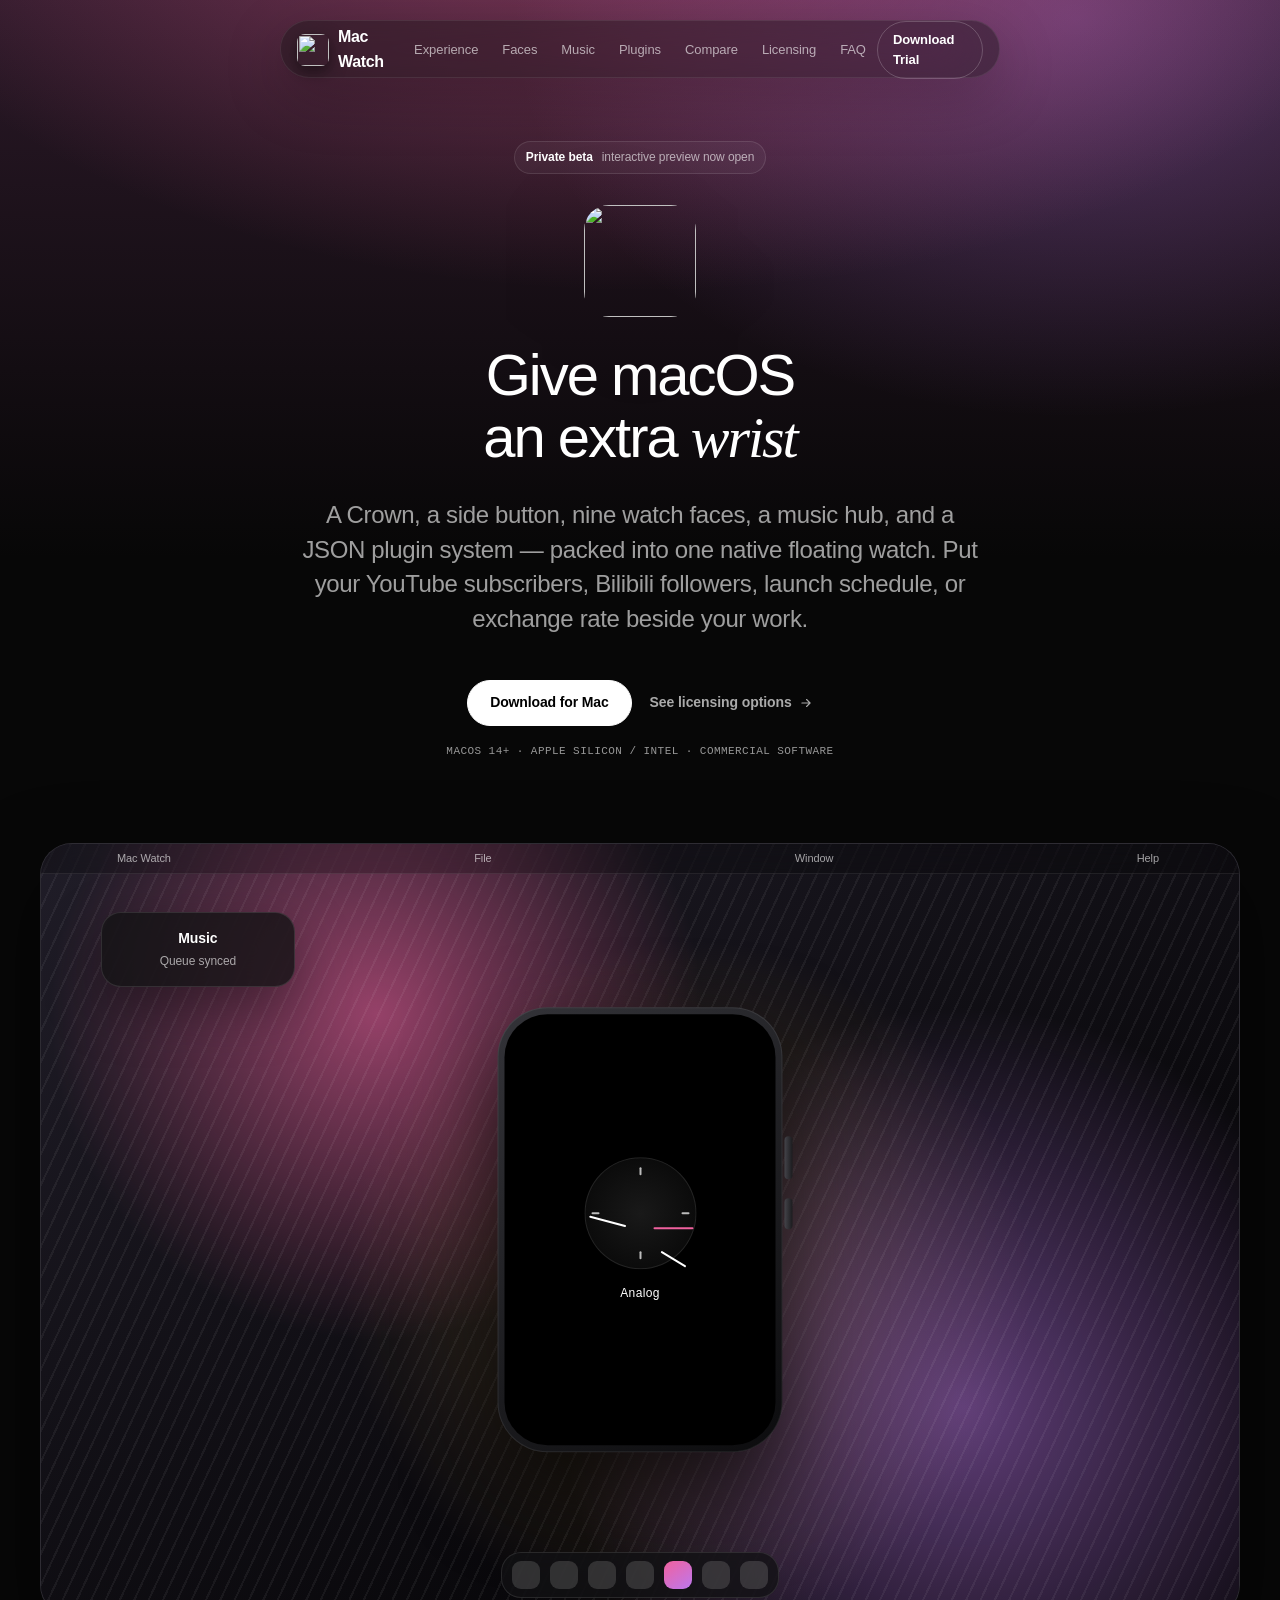
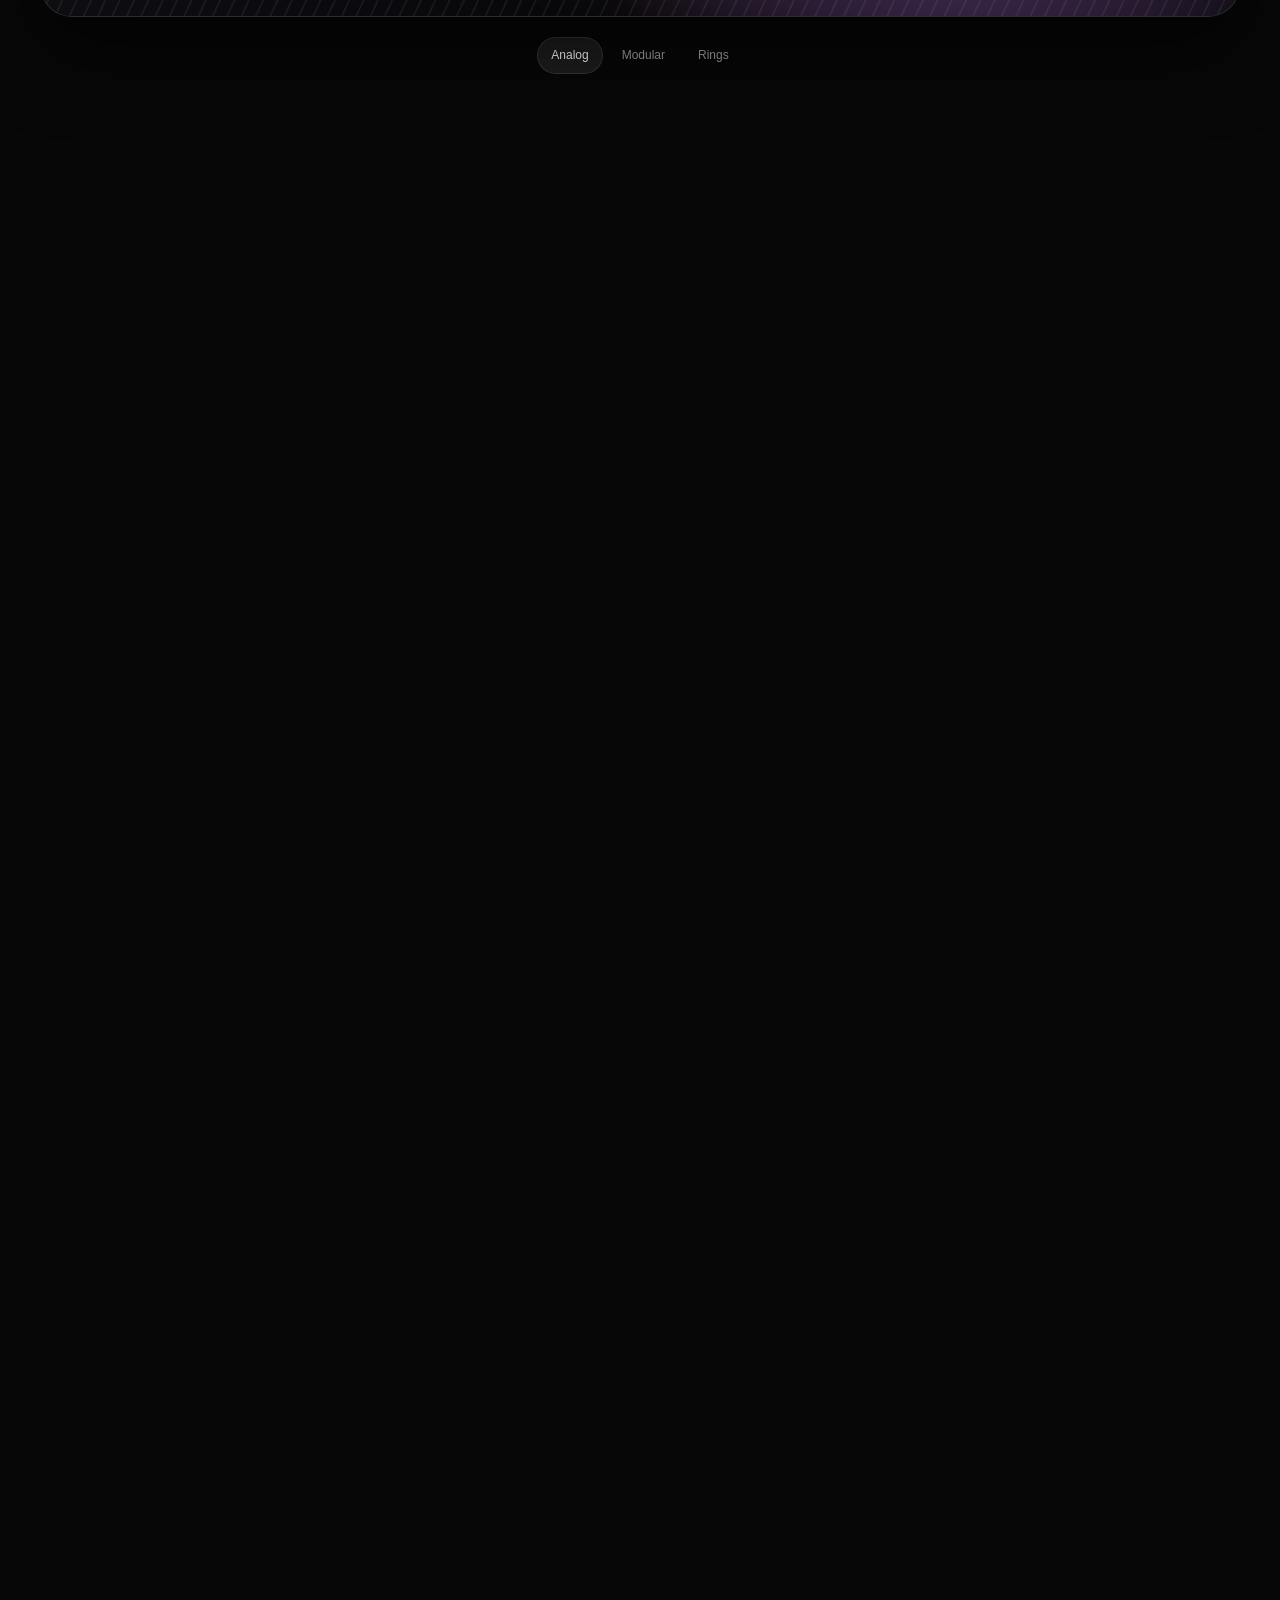
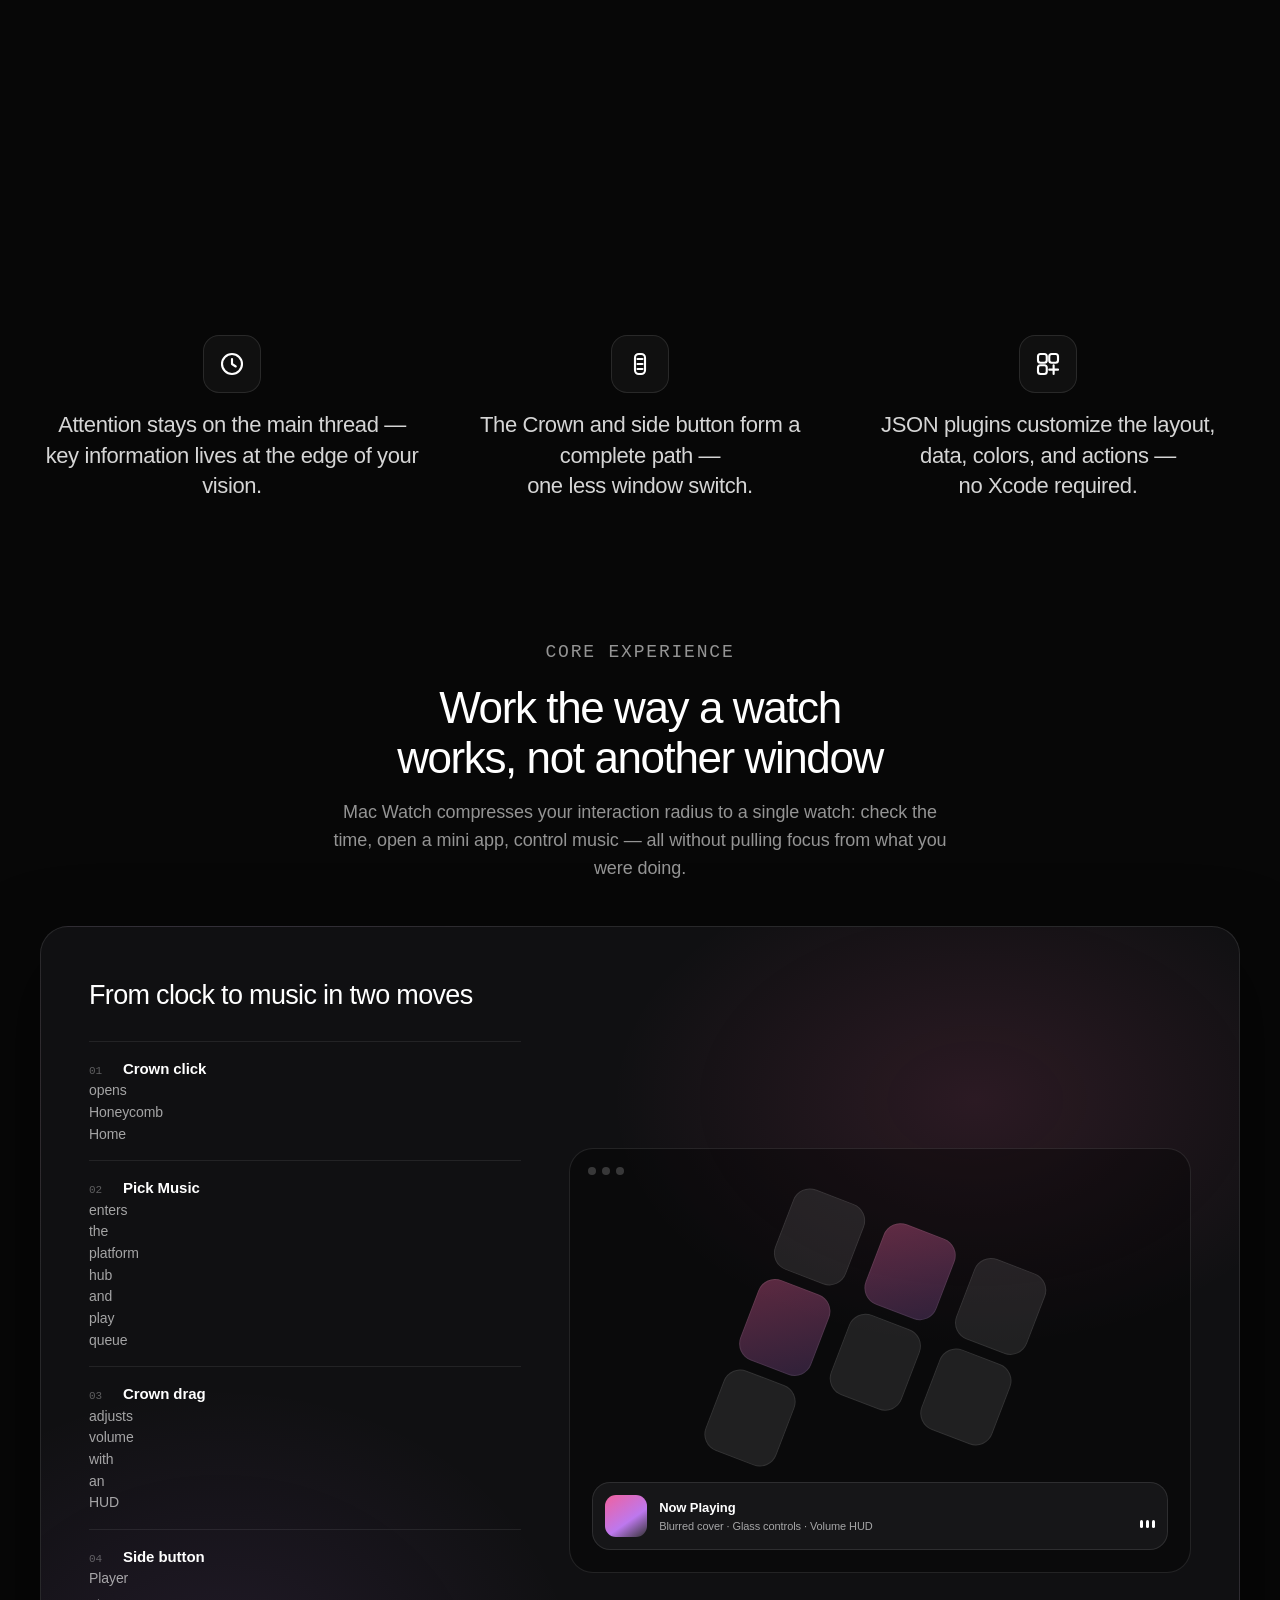
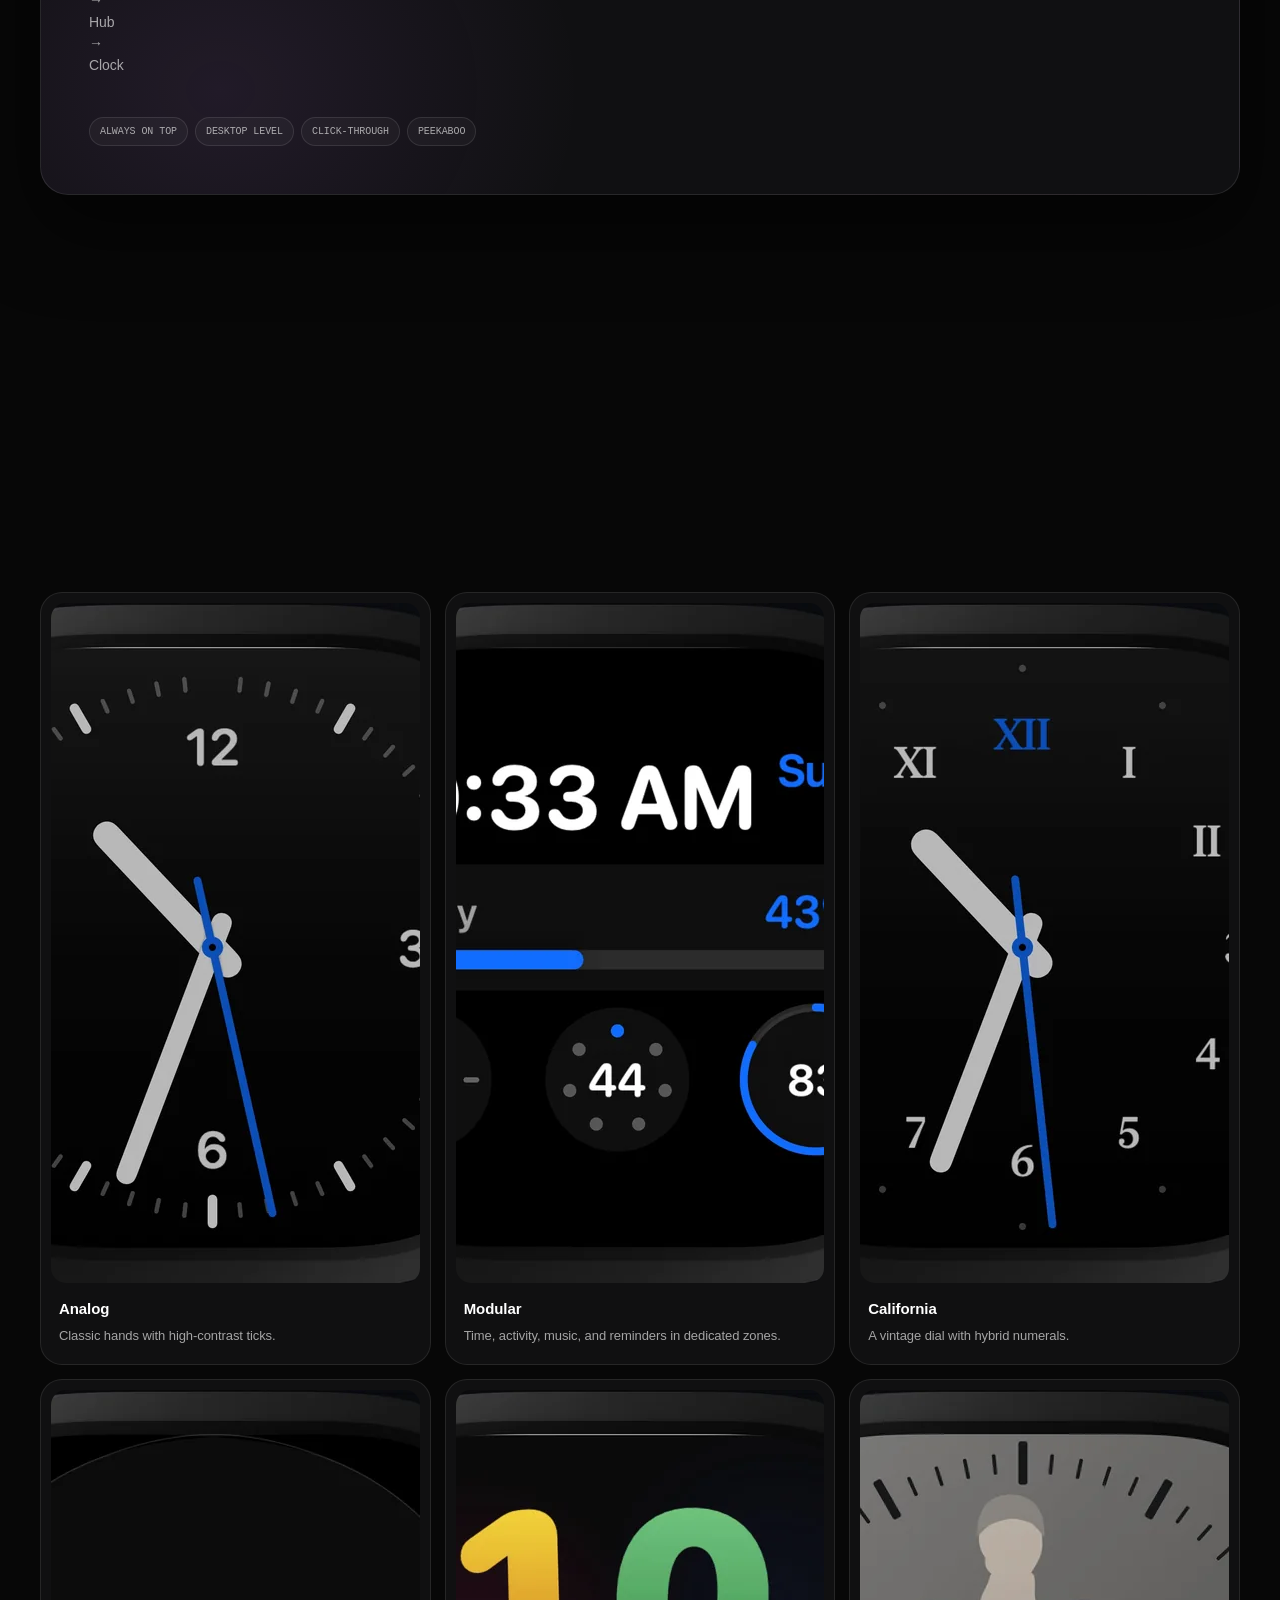
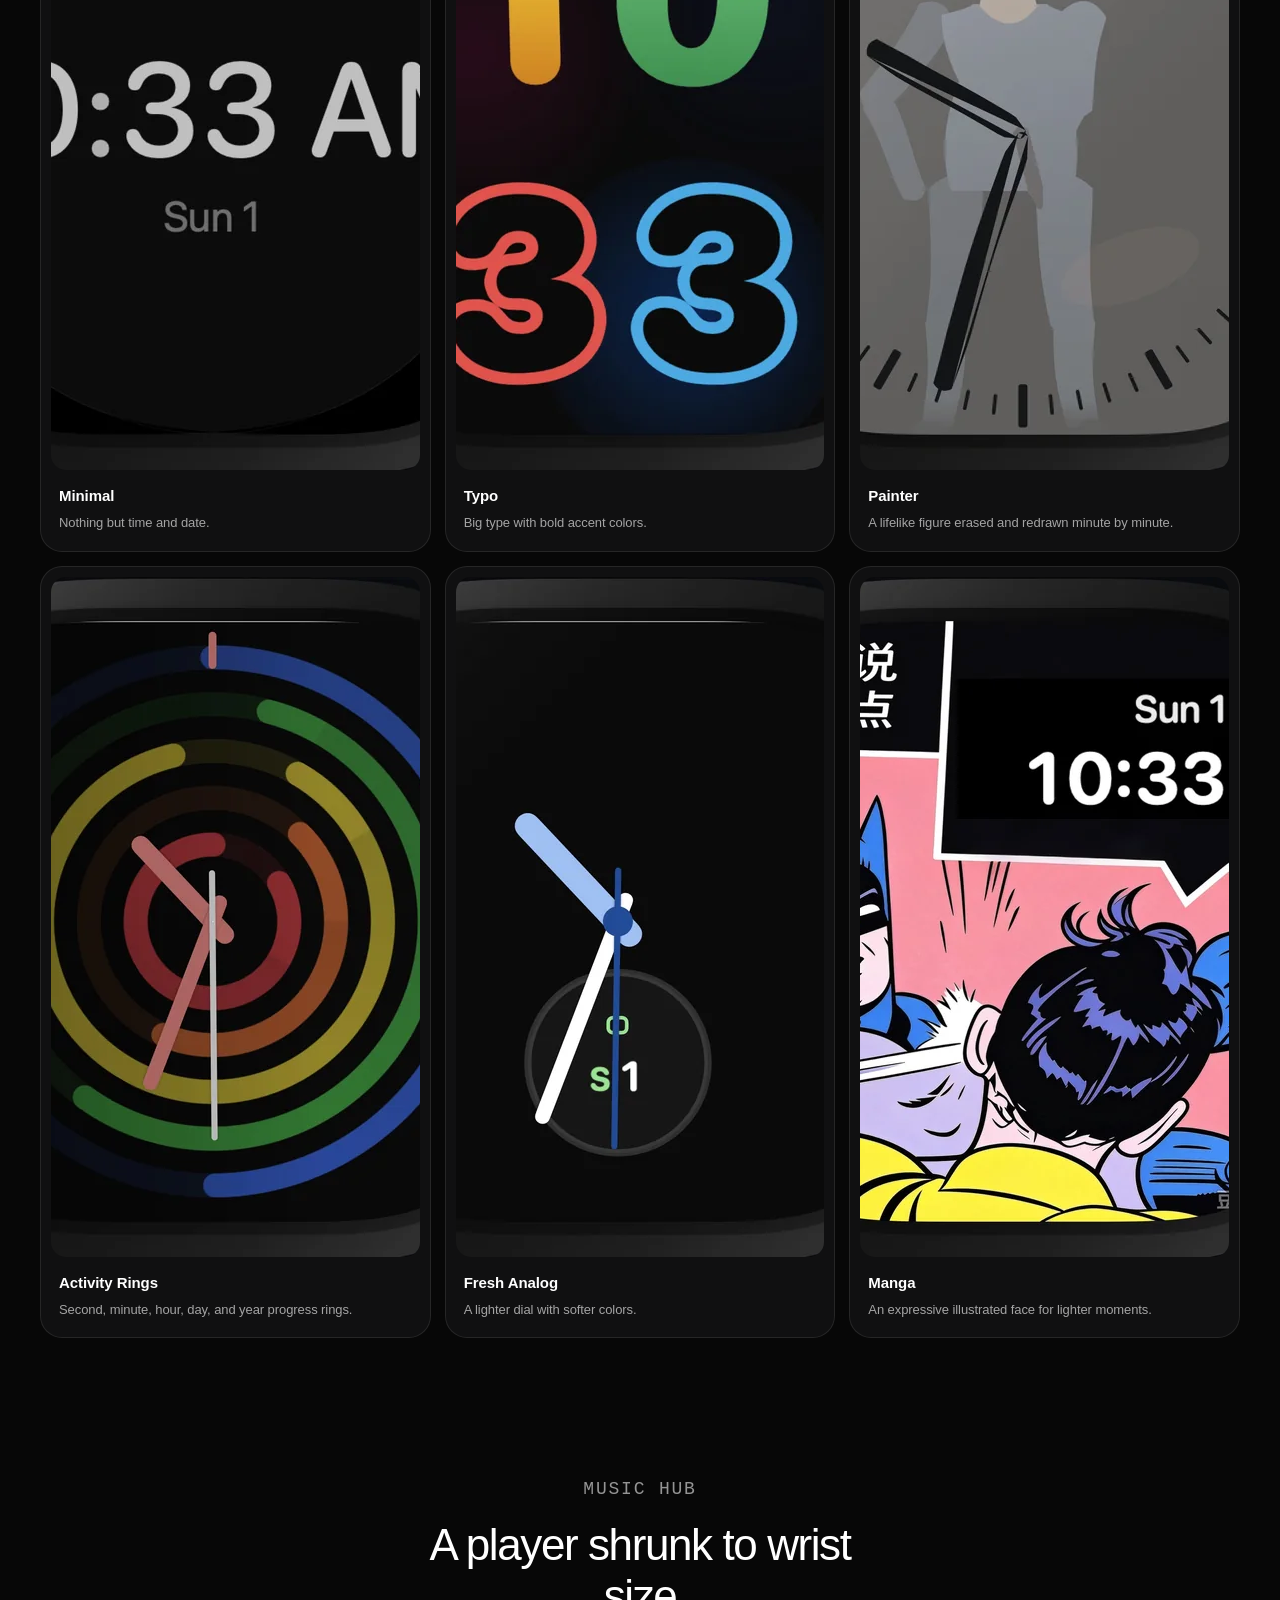
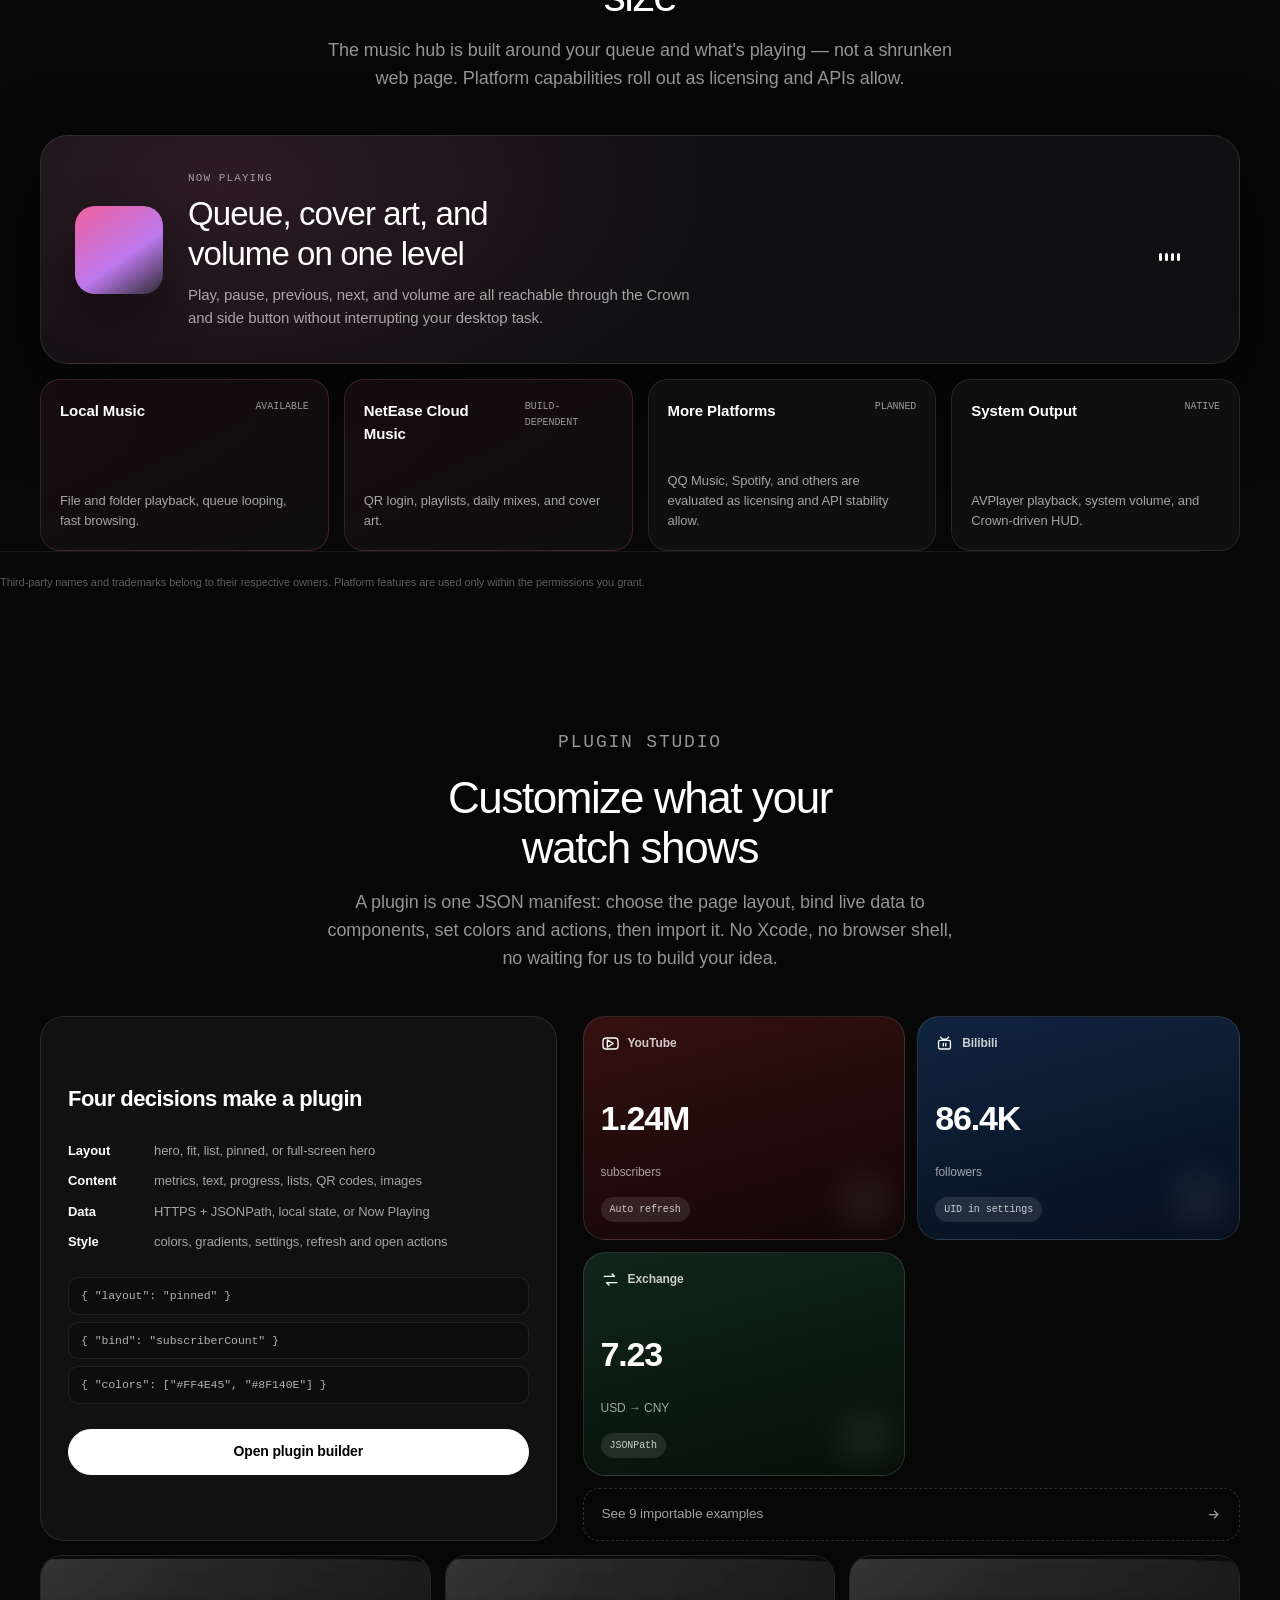
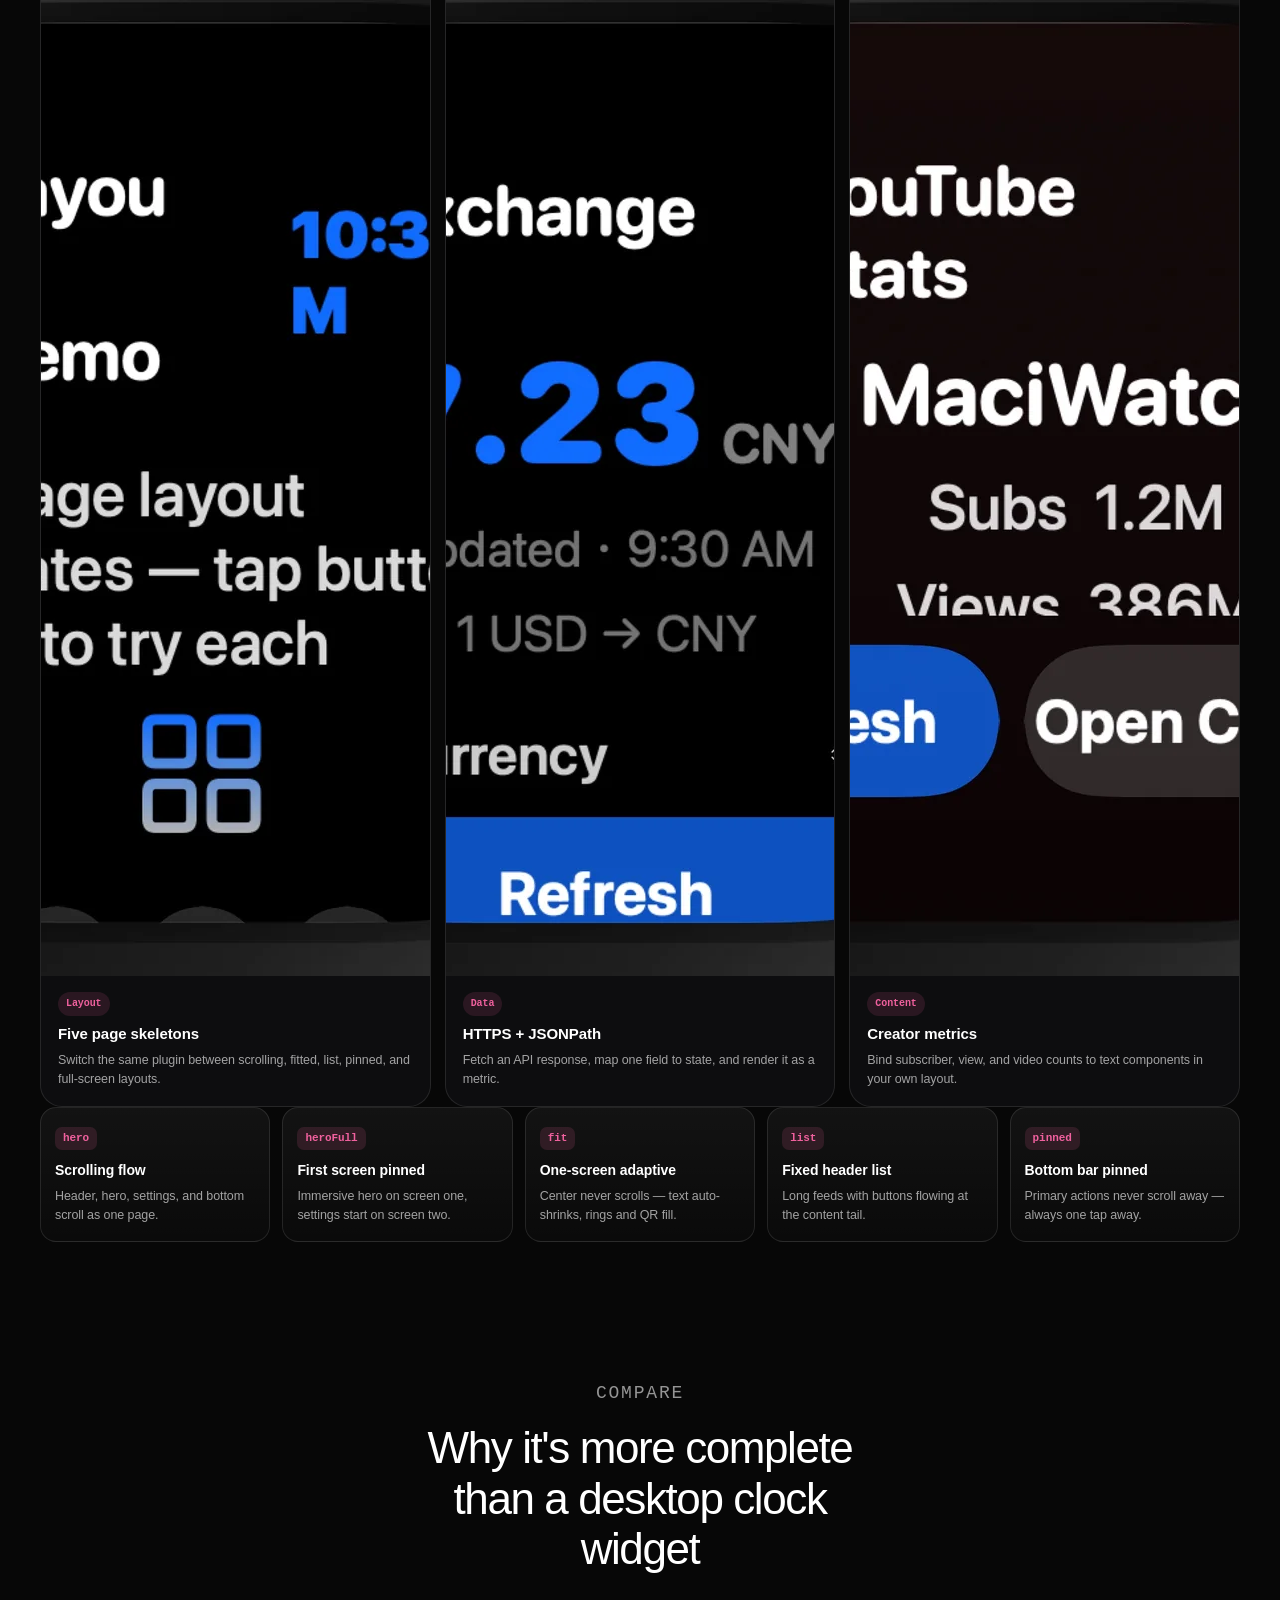
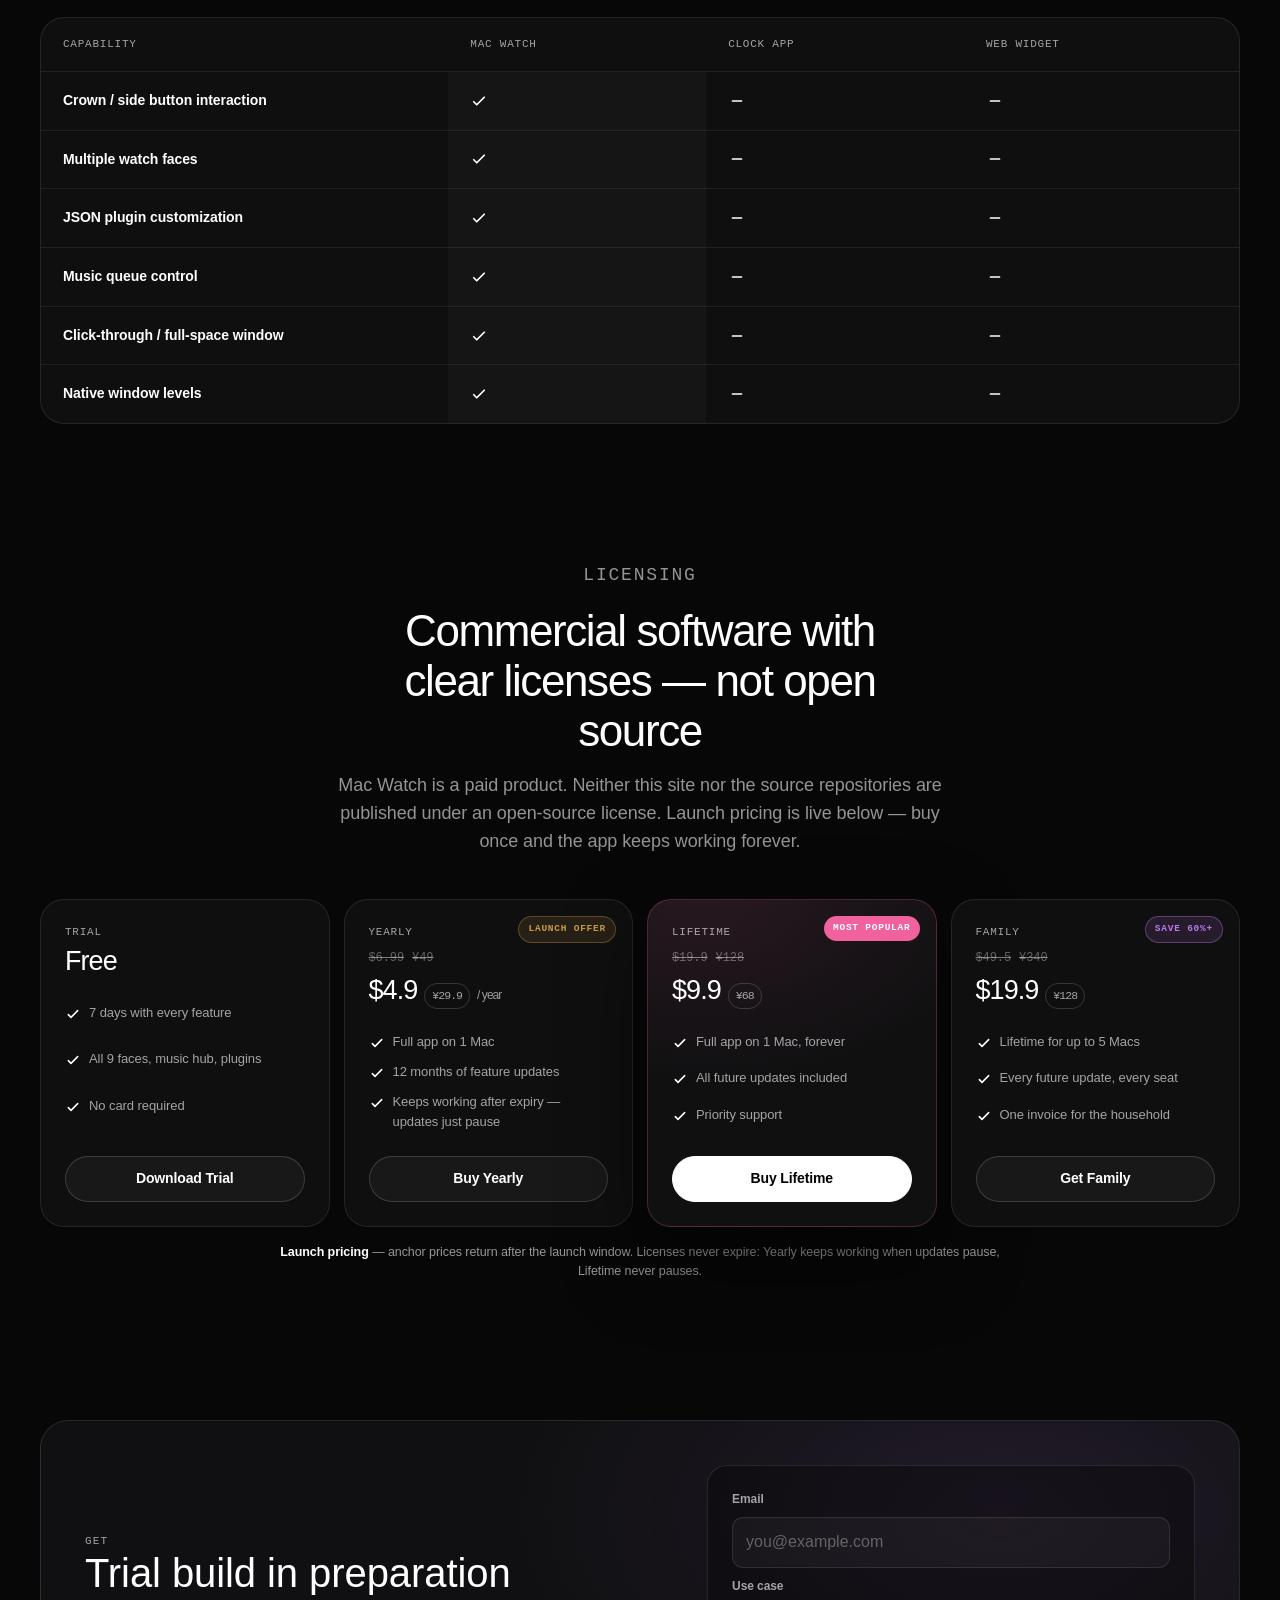
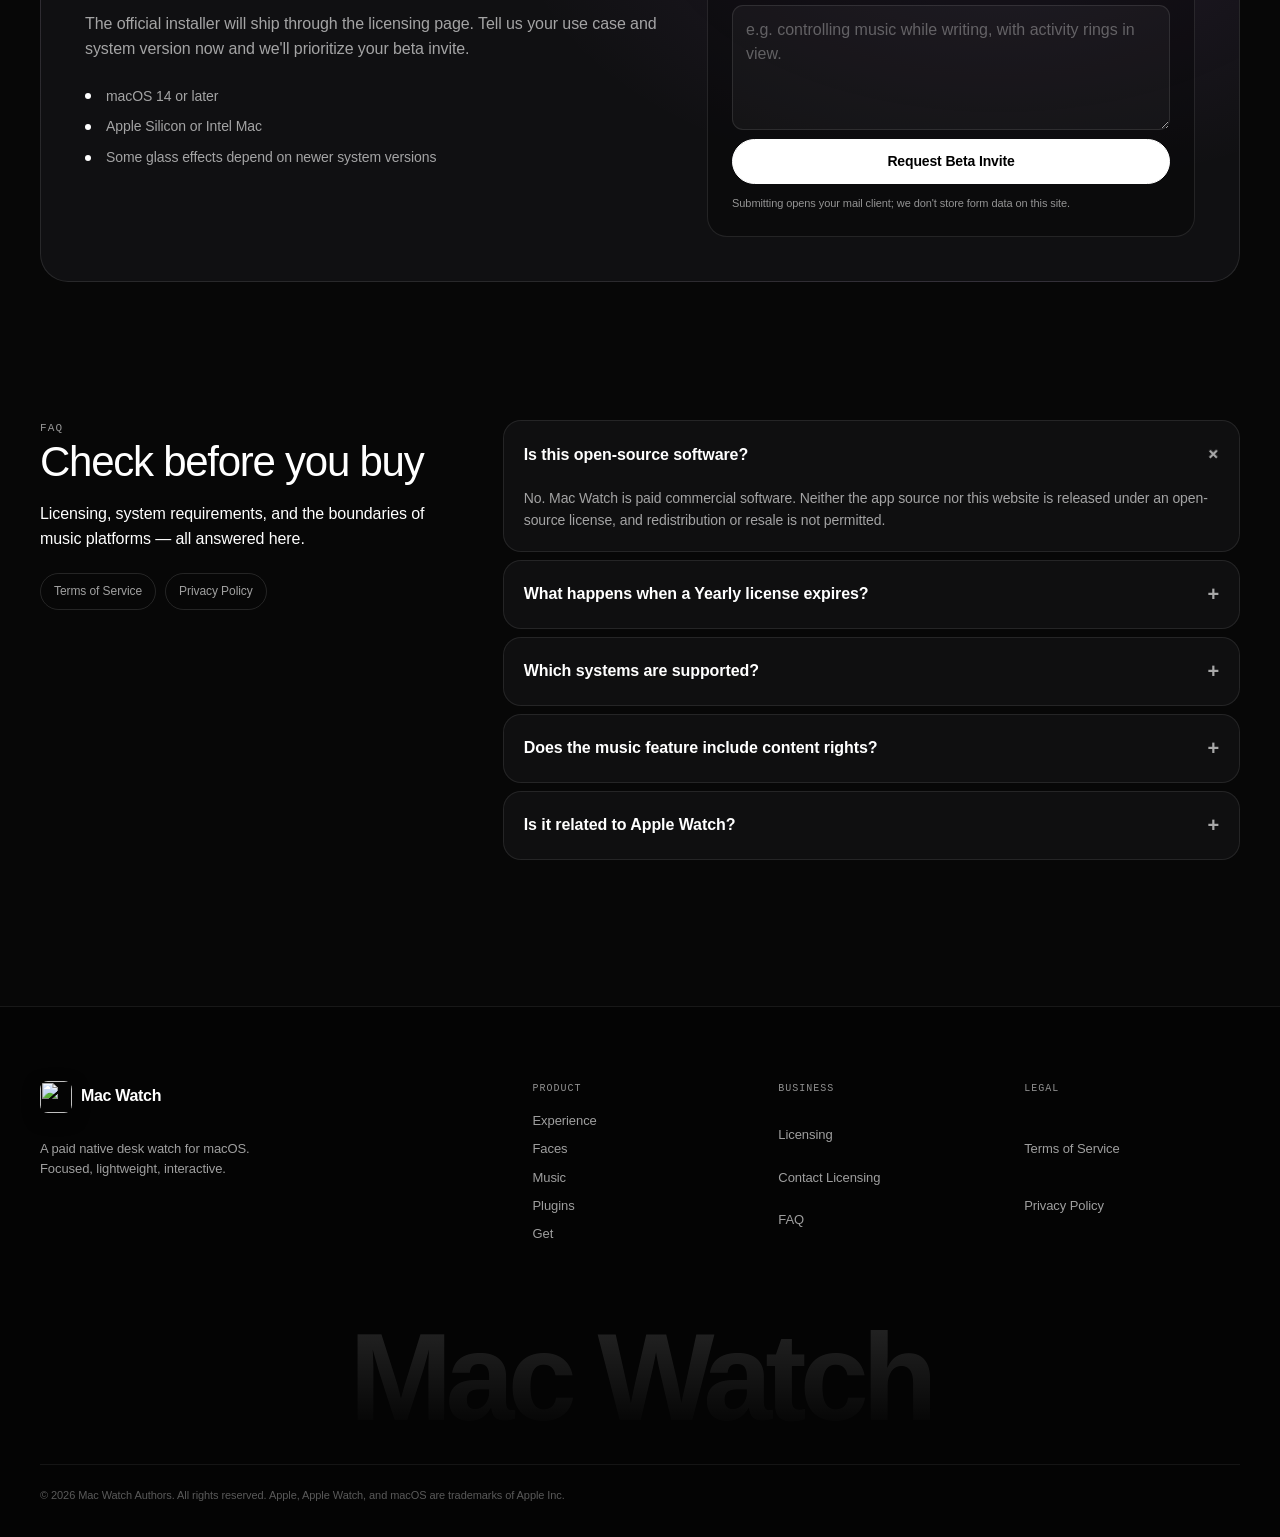
==== commit c4d5ab77: "deploy: publish website build 25daa9a" ====
--- a/index.html
+++ b/index.html
@@ -16,8 +16,8 @@
   <meta property="og:url" content="https://macwatch.zpad.app/" />
   <meta property="og:image" content="https://macwatch.zpad.app/assets/app-icon.png" />
   <meta name="twitter:card" content="summary" />
-  <script type="module" crossorigin src="/assets/main-B1eoC0Qg.js"></script>
-  <link rel="stylesheet" crossorigin href="/assets/main-CJ6i5wvm.css">
+  <script type="module" crossorigin src="/assets/main-CtH9Sbli.js"></script>
+  <link rel="stylesheet" crossorigin href="/assets/main-B6izzNCk.css">
 </head>
 <body>
   <svg class="icon-system" aria-hidden="true" focusable="false">
@@ -126,6 +126,30 @@
       </div>
     </section>
 
+    <section class="section real-states" aria-labelledby="real-states-title">
+      <div class="shell section-head">
+        <p class="eyebrow">Real macOS States</p>
+        <h2 id="real-states-title">The actual app, beside your actual work</h2>
+        <p>Production SwiftUI captures from a clean macOS environment. The floating watch stays at the edge of the desktop; the menu-bar panel opens control without reclaiming the center.</p>
+      </div>
+      <div class="shell real-state-grid">
+        <figure>
+          <img src="/assets/screenshots/desktop-floating-1920.webp" alt="Mac Watch floating in the upper-right corner of a macOS desktop." width="1920" height="1200" loading="lazy" decoding="async" />
+          <figcaption>
+            <strong>Floating watch</strong>
+            <span>Always visible at the edge, without becoming the main window.</span>
+          </figcaption>
+        </figure>
+        <figure>
+          <img src="/assets/screenshots/desktop-menu-popup-1920.webp" alt="Mac Watch menu-bar panel open above a macOS desktop." width="1920" height="1200" loading="lazy" decoding="async" />
+          <figcaption>
+            <strong>Menu-bar panel</strong>
+            <span>Reach the watch from the menu bar and return to work.</span>
+          </figcaption>
+        </figure>
+      </div>
+    </section>
+
     <section class="value-strip" aria-label="Core value">
       <div class="shell value-grid">
         <article><svg aria-hidden="true"><use href="#i-clock" /></svg><p>Attention stays on the main thread —<br />key information lives at the edge of your vision.</p></article>
@@ -168,18 +192,46 @@
     <section class="section faces-section" id="faces" aria-labelledby="faces-title">
       <div class="shell section-head">
         <p class="eyebrow">Watch Faces</p>
-        <h2 id="faces-title">Eight faces, from minimal to information-dense</h2>
+        <h2 id="faces-title">Nine faces, from minimal to information-dense</h2>
         <p>Every face reads the same state source. Switching from minimal numerals to five-ring progress never restarts the app.</p>
       </div>
       <div class="shell face-grid">
-        <article><div class="face-preview analog"><span></span><span></span><span></span></div><h3>Analog</h3><p>Classic hands with high-contrast ticks.</p></article>
-        <article><div class="face-preview modular"><i></i><i></i><i></i></div><h3>Modular</h3><p>Time, activity, music, and reminders in dedicated zones.</p></article>
-        <article><div class="face-preview california">12</div><h3>California</h3><p>A vintage dial with hybrid numerals.</p></article>
-        <article><div class="face-preview minimal"><span data-hour>16</span><span data-minute>:40</span></div><h3>Minimal</h3><p>Nothing but time and date.</p></article>
-        <article><div class="face-preview pop">88</div><h3>Pop Numerals</h3><p>Big type with bold accent colors.</p></article>
-        <article><div class="face-preview artist"><span></span></div><h3>Painter</h3><p>A lifelike figure erased and redrawn minute by minute.</p></article>
-        <article><div class="face-preview rings"><b></b><b></b><b></b></div><h3>Activity Rings</h3><p>Second, minute, hour, day, and year progress rings.</p></article>
-        <article><div class="face-preview fresh"><span></span><span></span></div><h3>Fresh Analog</h3><p>A lighter dial with softer colors.</p></article>
+        <article>
+          <img class="face-shot" src="/assets/screenshots/face-01-analog.webp" alt="Analog watch face with high-contrast hands and ticks." width="720" height="680" loading="lazy" decoding="async" />
+          <h3>Analog</h3><p>Classic hands with high-contrast ticks.</p>
+        </article>
+        <article>
+          <img class="face-shot" src="/assets/screenshots/face-02-modular.webp" alt="Modular watch face with time and compact complication zones." width="720" height="680" loading="lazy" decoding="async" />
+          <h3>Modular</h3><p>Time, activity, music, and reminders in dedicated zones.</p>
+        </article>
+        <article>
+          <img class="face-shot" src="/assets/screenshots/face-03-california.webp" alt="California watch face with hybrid vintage numerals." width="720" height="680" loading="lazy" decoding="async" />
+          <h3>California</h3><p>A vintage dial with hybrid numerals.</p>
+        </article>
+        <article>
+          <img class="face-shot" src="/assets/screenshots/face-04-minimal.webp" alt="Minimal watch face showing large numerals." width="720" height="680" loading="lazy" decoding="async" />
+          <h3>Minimal</h3><p>Nothing but time and date.</p>
+        </article>
+        <article>
+          <img class="face-shot" src="/assets/screenshots/face-05-typo.webp" alt="Typo watch face with oversized numerals." width="720" height="680" loading="lazy" decoding="async" />
+          <h3>Typo</h3><p>Big type with bold accent colors.</p>
+        </article>
+        <article>
+          <img class="face-shot" src="/assets/screenshots/face-06-painter.webp" alt="Painter watch face with an illustrated figure." width="720" height="680" loading="lazy" decoding="async" />
+          <h3>Painter</h3><p>A lifelike figure erased and redrawn minute by minute.</p>
+        </article>
+        <article>
+          <img class="face-shot" src="/assets/screenshots/face-07-rings.webp" alt="Activity Rings watch face with concentric progress rings." width="720" height="680" loading="lazy" decoding="async" />
+          <h3>Activity Rings</h3><p>Second, minute, hour, day, and year progress rings.</p>
+        </article>
+        <article>
+          <img class="face-shot" src="/assets/screenshots/face-08-fresh.webp" alt="Fresh Analog watch face with a lighter dial." width="720" height="680" loading="lazy" decoding="async" />
+          <h3>Fresh Analog</h3><p>A lighter dial with softer colors.</p>
+        </article>
+        <article>
+          <img class="face-shot" src="/assets/screenshots/face-09-manga.webp" alt="Manga watch face with illustrated graphic elements." width="720" height="680" loading="lazy" decoding="async" />
+          <h3>Manga</h3><p>An expressive illustrated face for lighter moments.</p>
+        </article>
       </div>
     </section>
 
@@ -253,6 +305,21 @@
         </div>
       </div>
 
+      <div class="shell plugin-proof-grid" aria-label="Real plugin captures">
+        <article>
+          <img src="/assets/screenshots/plugin-layouts-1080.webp" alt="Plugin layout tester showing five page templates on the watch." width="1080" height="1020" loading="lazy" decoding="async" />
+          <div><span>Layout</span><h3>Five page skeletons</h3><p>Switch the same plugin between scrolling, fitted, list, pinned, and full-screen layouts.</p></div>
+        </article>
+        <article>
+          <img src="/assets/screenshots/plugin-exchange-1080.webp" alt="Exchange Rates plugin showing 7.23 CNY for one US dollar." width="1080" height="1020" loading="lazy" decoding="async" />
+          <div><span>Data</span><h3>HTTPS + JSONPath</h3><p>Fetch an API response, map one field to state, and render it as a metric.</p></div>
+        </article>
+        <article>
+          <img src="/assets/screenshots/plugin-youtube-1080.webp" alt="YouTube Stats plugin showing subscriber and video statistics." width="1080" height="1020" loading="lazy" decoding="async" />
+          <div><span>Content</span><h3>Creator metrics</h3><p>Bind subscriber, view, and video counts to text components in your own layout.</p></div>
+        </article>
+      </div>
+
       <div class="shell plugins-panel">
         <div class="layout-grid" role="list" aria-label="Layout templates">
           <article role="listitem"><span class="layout-tag">hero</span><h3>Scrolling flow</h3><p>Header, hero, settings, and bottom scroll as one page.</p></article>
--- a/assets/main-B6izzNCk.css
+++ b/assets/main-B6izzNCk.css
@@ -0,0 +1 @@
+:root{color-scheme:dark;--bg: #070707;--bg-deep: #030303;--card: #111111;--card-strong: #171717;--border: rgba(255,255,255,.1);--border-strong: rgba(255,255,255,.18);--text: #ffffff;--muted: rgba(255,255,255,.62);--faint: rgba(255,255,255,.58);--pink: #f0619e;--purple: #bd78ee;--amber: #c99b45;--shadow: 0 32px 80px rgba(0,0,0,.55);--sans: -apple-system, BlinkMacSystemFont, "SF Pro Text", "Segoe UI", "PingFang SC", "Hiragino Sans GB", "Microsoft YaHei", sans-serif;--display: -apple-system, BlinkMacSystemFont, "SF Pro Display", "Segoe UI", "PingFang SC", sans-serif;--serif: Georgia, "Songti SC", "Noto Serif CJK SC", serif;--mono: ui-monospace, SFMono-Regular, "SF Mono", Menlo, Consolas, monospace}*{box-sizing:border-box}html{scroll-behavior:smooth;scroll-padding-top:92px}body{margin:0;min-width:320px;background:var(--bg);color:var(--text);font-family:var(--sans);font-size:16px;line-height:1.55;letter-spacing:-.005em;overflow-x:hidden;-webkit-font-smoothing:antialiased}img,svg{display:block;max-width:100%}a{color:inherit;text-decoration:none}button,input,textarea{font:inherit}::selection{background:#f0619e57;color:#fff}.shell{width:min(1200px,calc(100% - 40px));margin:0 auto}.sr-only,.icon-system{position:absolute;width:1px;height:1px;overflow:hidden;clip:rect(0 0 0 0);white-space:nowrap}.skip-link{position:fixed;z-index:1000;top:14px;left:14px;padding:10px 16px;border-radius:999px;background:#fff;color:#000;font-weight:700;transform:translateY(-200%);transition:transform .18s ease}.skip-link:focus{transform:translateY(0)}:focus-visible{outline:2px solid var(--pink);outline-offset:3px;border-radius:6px}.page-glow{position:fixed;inset:0;z-index:-1;background:radial-gradient(1100px 620px at 50% -180px,rgba(240,97,158,.53),transparent 76%),radial-gradient(760px 540px at 84% 2%,rgba(189,120,238,.34),transparent 74%),linear-gradient(180deg,#4e2a4880,#07070700 62%),var(--bg)}.site-header{position:sticky;top:20px;z-index:300;width:min(720px,calc(100% - 28px));margin:20px auto 0;border:1px solid rgba(255,255,255,.08);border-radius:999px;background:#1d1d1d7a;-webkit-backdrop-filter:blur(34px) saturate(150%);backdrop-filter:blur(34px) saturate(150%);box-shadow:0 18px 60px #00000038;transition:background .2s ease,border-color .2s ease}.site-header.is-scrolled{background:#171717c2;border-color:#ffffff1f}.site-header .shell{width:calc(100% - 32px)}.header-inner{display:grid;grid-template-columns:1fr auto 1fr;align-items:center;height:56px}.brand{display:inline-flex;align-items:center;gap:9px;font-family:var(--display);font-size:16px;font-weight:650;letter-spacing:-.02em}.brand img{border-radius:8px;box-shadow:0 5px 16px #00000080}.primary-nav{display:flex;justify-content:center;gap:2px;color:var(--muted);font-size:13px}.primary-nav a:not(.download-link){padding:8px 11px;border-radius:999px;transition:color .18s ease,background .18s ease}.primary-nav a:not(.download-link):hover,.primary-nav a:not(.download-link):focus-visible{color:#fff;background:#ffffff12}.header-actions{display:flex;justify-content:flex-end;align-items:center;gap:10px}.download-link{padding:8px 15px;border:1px solid rgba(255,255,255,.2);border-radius:999px;color:#fff;font-size:13px;font-weight:620;transition:background .18s ease,border-color .18s ease}.download-link:hover{background:#ffffff1a;border-color:#ffffff52}.menu-button{display:none;width:42px;height:42px;padding:10px;border:1px solid var(--border);border-radius:11px;background:#ffffff0a;cursor:pointer}.menu-button span:not(.sr-only){display:block;height:1.5px;margin:3px 0;border-radius:2px;background:#fff;transition:transform .18s ease,opacity .18s ease}.menu-button[aria-expanded=true] span:nth-child(1){transform:translateY(4.5px) rotate(45deg)}.menu-button[aria-expanded=true] span:nth-child(2){opacity:0}.menu-button[aria-expanded=true] span:nth-child(3){transform:translateY(-4.5px) rotate(-45deg)}.hero{position:relative;padding:clamp(48px,7vh,78px) 0 80px}.hero-inner{display:flex;flex-direction:column;align-items:center;text-align:center}.release-pill{display:inline-flex;align-items:center;gap:9px;padding:6px 11px;border:1px solid rgba(255,255,255,.11);border-radius:999px;background:#ffffff0a;color:var(--muted);font-size:12px;transition:color .18s ease,border-color .18s ease}.release-pill span{color:#fff;font-weight:700}.release-pill:hover{color:#fff;border-color:#ffffff3d}.hero-icon{width:112px;height:112px;margin:31px 0 27px;border-radius:25px;filter:saturate(118%) drop-shadow(0 22px 45px rgba(0,0,0,.55))}.hero h1{width:min(100%,32rem);max-width:100%;margin:0;font-family:var(--display);font-size:clamp(42px,5vw,58px);font-weight:500;line-height:1.08;letter-spacing:-.035em}.hero h1 .italic{font-family:var(--serif);font-style:italic;font-weight:400}.hero-subtext{max-width:51ch;margin:28px 0 0;color:#ffffff9c;font-size:clamp(19px,2vw,24px);line-height:1.45;letter-spacing:-.015em}.hero-subtext br{display:none}.hero-actions{display:flex;align-items:center;gap:18px;margin-top:43px}.download-meta{margin:17px 0 0;color:#ffffff94;font-family:var(--mono);font-size:11px;text-transform:uppercase;letter-spacing:.04em}.button{display:inline-flex;align-items:center;justify-content:center;gap:9px;min-height:45px;padding:11px 22px;border-radius:999px;font-size:14px;font-weight:650;letter-spacing:-.01em;transition:transform .18s ease,background .18s ease,border-color .18s ease,color .18s ease}.button.download{border:1px solid #fff;background:#fff;color:#000}.button.download:hover{transform:translateY(-1px);background:#ffffffe6}.button.ghost{border:1px solid rgba(255,255,255,.16);background:#ffffff0a;color:#fff}.button.ghost:hover{background:#ffffff1a;border-color:#ffffff4d}.text-link{display:inline-flex;align-items:center;gap:7px;color:#ffffffa8;font-size:14px;font-weight:550;transition:color .18s ease}.text-link:hover{color:#fff}.text-link svg{width:14px;height:14px;fill:none;stroke:currentColor;stroke-width:2;stroke-linecap:round;stroke-linejoin:round}.hero-visual{width:100%;margin-top:83px}.mac-stage{position:relative;overflow:hidden;aspect-ratio:31 / 20;min-height:0;border:1px solid rgba(255,255,255,.11);border-radius:32px;background:#14121a;box-shadow:var(--shadow);isolation:isolate}.stage-wall{position:absolute;inset:0;background:radial-gradient(circle at 28% 22%,rgba(240,97,158,.58),transparent 31%),radial-gradient(circle at 77% 73%,rgba(189,120,238,.48),transparent 37%),radial-gradient(circle at 54% 57%,rgba(201,155,69,.3),transparent 44%),linear-gradient(150deg,#201d28,#08070a 72%)}.stage-wall:after{content:"";position:absolute;inset:0;background:repeating-linear-gradient(115deg,rgba(255,255,255,.055) 0 2px,transparent 2px 13px)}.stage-menu{position:absolute;z-index:4;top:0;left:0;right:0;display:flex;justify-content:space-between;gap:18px;height:30px;padding:0 80px 0 76px;border-bottom:1px solid rgba(255,255,255,.08);background:#0000003b;-webkit-backdrop-filter:blur(16px);backdrop-filter:blur(16px);color:#ffffff9e;font-size:11px;align-items:center}.stage-menu span{white-space:nowrap}.stage-note-card{position:absolute;z-index:4;top:68px;left:5%;display:grid;gap:3px;width:194px;padding:15px 17px;border:1px solid rgba(255,255,255,.11);border-radius:20px;background:#121214c7;-webkit-backdrop-filter:blur(22px);backdrop-filter:blur(22px);box-shadow:0 20px 55px #00000059}.stage-note-card strong{font-size:14px}.stage-note-card span{color:var(--muted);font-size:12px}.stage-dock{position:absolute;z-index:4;bottom:18px;left:50%;display:flex;gap:10px;padding:8px 10px;border:1px solid rgba(255,255,255,.1);border-radius:20px;background:#121214c2;-webkit-backdrop-filter:blur(20px);backdrop-filter:blur(20px);transform:translate(-50%)}.stage-dock span{width:28px;height:28px;border-radius:9px;background:#ffffff24}.stage-dock span.active{background:linear-gradient(145deg,var(--pink),var(--purple))}.device-shell{position:absolute;z-index:3;top:50%;left:50%;width:clamp(205px,23vw,285px);aspect-ratio:55 / 86;border-radius:50px;background:linear-gradient(145deg,#333338,#0c0c0e);box-shadow:0 38px 90px #000000ad,inset 0 0 0 1px #ffffff14;transform:translate(-50%,-50%);transition:transform .25s ease}.device-screen{position:absolute;inset:7px;overflow:hidden;border-radius:43px;background:#000}.crown,.side-button{position:absolute;right:-10px;width:8px;border-radius:4px;background:linear-gradient(90deg,#44444a,#1b1b1e)}.crown{top:29%;height:43px}.side-button{top:43%;height:31px}.face{position:absolute;inset:0;display:flex;flex-direction:column;align-items:center;justify-content:center;gap:15px;opacity:0;pointer-events:none;transition:opacity .22s ease,transform .22s ease;transform:scale(.985)}.face.active{opacity:1;transform:scale(1)}.face p{margin:0;color:#fff;font-size:12px;letter-spacing:.03em}.face .label{color:#ffffff9c;font-size:11px}.large-time{display:flex;font-family:var(--display);font-size:46px;font-weight:500;line-height:1;letter-spacing:-.04em}.analog-dial{position:relative;width:112px;height:112px;border-radius:50%;background:radial-gradient(circle,#191919,#050505);box-shadow:inset 0 0 0 1px #ffffff1a}.analog-dial span{position:absolute;width:2px;height:8px;border-radius:2px;background:#ffffffb8}.analog-dial span:nth-child(1){top:10px;left:calc(50% - 1px)}.analog-dial span:nth-child(2){right:10px;top:calc(50% - 4px);transform:rotate(90deg)}.analog-dial span:nth-child(3){bottom:10px;left:calc(50% - 1px)}.analog-dial span:nth-child(4){left:10px;top:calc(50% - 4px);transform:rotate(90deg)}.hand{position:absolute;left:calc(50% - 1px);width:2px;border-radius:2px;background:#fff;transform-origin:50% 53px}.hand.hour{top:29px;height:29px}.hand.minute{top:20px;height:38px}.hand.second{top:18px;height:40px;background:var(--pink)}.modules{display:flex;flex-wrap:wrap;justify-content:center;gap:4px;max-width:78%}.modules span{padding:3px 5px;border-radius:5px;background:#ffffff1c;color:#ffffffc9;font-size:8px}.face.rings svg{width:106px;height:106px}.face.rings circle{fill:none;stroke-width:7;stroke-linecap:round}.face.rings circle:not(.r1):not(.r2):not(.r3){stroke:#ffffff1f}.face.rings .r1{stroke:var(--pink);stroke-dasharray:224 314;transform:rotate(-90deg);transform-origin:center}.face.rings .r2{stroke:var(--purple);stroke-dasharray:172 245;transform:rotate(-90deg);transform-origin:center}.face.rings .r3{stroke:var(--amber);stroke-dasharray:114 176;transform:rotate(-90deg);transform-origin:center}.face-switch{display:flex;justify-content:center;gap:5px;margin-top:20px}.face-switch button{padding:8px 13px;border:1px solid transparent;border-radius:999px;background:transparent;color:var(--muted);cursor:pointer;font-size:12px;transition:color .18s ease,background .18s ease,border-color .18s ease}.face-switch button:hover{color:#fff;background:#ffffff0f}.face-switch button.active{border-color:#ffffff1c;background:#ffffff17;color:#fff}.value-strip{padding:47px 0 112px}.value-grid{display:grid;grid-template-columns:repeat(3,minmax(0,1fr));gap:24px}.value-grid article{display:flex;flex-direction:column;align-items:center;gap:17px;padding:26px 0;text-align:center}.value-grid svg{width:30px;height:30px;margin:12px;fill:none;stroke:#fff;stroke-width:1.7;stroke-linecap:round;stroke-linejoin:round}.value-grid p{margin:0;color:#ffffffd4;font-size:22px;font-weight:500;line-height:1.38;letter-spacing:-.018em}.value-grid article>svg{width:58px;height:58px;margin:0;padding:13px;border:1px solid rgba(255,255,255,.1);border-radius:16px;background:#ffffff0a}.section{margin-bottom:clamp(82px,11vw,138px)}.section-head{display:flex;flex-direction:column;align-items:center;gap:16px;margin-bottom:43px;text-align:center}.eyebrow{margin:0;color:#ffffff94;font-family:var(--mono);font-size:11px;text-transform:uppercase;letter-spacing:.1em}.section-head h2{max-width:20ch;margin:0;font-family:var(--display);font-size:clamp(31px,3.5vw,44px);font-weight:500;line-height:1.14;letter-spacing:-.032em}.section-head p{max-width:63ch;margin:0;color:#ffffff91;font-size:18px;line-height:1.55}.workspace-card{display:grid;grid-template-columns:.82fr 1.18fr;gap:48px;align-items:center;min-height:560px;padding:48px;border:1px solid rgba(255,255,255,.1);border-radius:28px;background:radial-gradient(520px 350px at 78% 20%,rgba(240,97,158,.12),transparent 70%),radial-gradient(500px 420px at 15% 88%,rgba(189,120,238,.1),transparent 72%),#101012;box-shadow:var(--shadow)}.workspace-copy h3{margin:0 0 24px;font-family:var(--display);font-size:27px;font-weight:500;letter-spacing:-.025em}.path-list{display:grid;gap:0;margin:0;padding:0;list-style:none;counter-reset:path}.path-list li{display:grid;grid-template-columns:34px 1fr;align-items:baseline;padding:15px 0;border-top:1px solid rgba(255,255,255,.08)}.path-list li:before{counter-increment:path;content:counter(path,decimal-leading-zero);color:#ffffff54;font-family:var(--mono);font-size:11px}.path-list strong{display:block;font-size:15px;font-weight:650}.path-list span{color:var(--muted);font-size:14px}.mode-chips{display:flex;flex-wrap:wrap;gap:7px;margin-top:25px}.mode-chips span{padding:6px 10px;border:1px solid rgba(255,255,255,.1);border-radius:999px;background:#ffffff09;color:var(--muted);font-family:var(--mono);font-size:10px;text-transform:uppercase}.demo-panel{position:relative;min-height:425px;padding:18px;border:1px solid rgba(255,255,255,.1);border-radius:24px;background:#00000057;overflow:hidden}.demo-bar{display:flex;gap:6px}.demo-bar span{width:8px;height:8px;border-radius:50%;background:#ffffff30}.honeycomb{position:absolute;top:75px;left:50%;display:grid;grid-template-columns:repeat(3,86px);gap:11px;transform:translate(-50%) rotate(21deg)}.honeycomb span{width:76px;height:86px;border-radius:18px;background:#ffffff17;box-shadow:inset 0 0 0 1px #ffffff14}.honeycomb span:nth-child(2),.honeycomb span:nth-child(4){background:linear-gradient(145deg,#f0619e5c,#bd78ee33)}.now-playing{position:absolute;right:22px;bottom:22px;left:22px;display:flex;align-items:center;gap:12px;padding:12px;border:1px solid rgba(255,255,255,.1);border-radius:18px;background:#19191be0;-webkit-backdrop-filter:blur(20px);backdrop-filter:blur(20px)}.now-playing .cover{width:42px;height:42px;flex:none;border-radius:11px;background:linear-gradient(145deg,var(--pink),var(--purple) 60%,#333)}.now-playing div{flex:1;min-width:0}.now-playing strong{display:block;font-size:13px}.now-playing small{display:block;color:var(--muted);font-size:11px}.eq{display:flex;align-items:flex-end;gap:3px;height:23px}.eq i{width:3px;height:35%;border-radius:2px;background:#fff;animation:eq 1s ease-in-out infinite}.eq i:nth-child(2){animation-delay:.14s}.eq i:nth-child(3){animation-delay:.28s}.eq i:nth-child(4){animation-delay:.42s}@keyframes eq{0%,to{height:30%;opacity:.55}50%{height:100%;opacity:1}}.face-grid{display:grid;grid-template-columns:repeat(3,minmax(0,1fr));gap:14px}.face-grid article{padding:10px;border:1px solid rgba(255,255,255,.09);border-radius:22px;background:#101011;transition:border-color .18s ease,background .18s ease,transform .18s ease}.face-grid article:hover{border-color:#fff3;background:#141415;transform:translateY(-2px)}.face-shot{display:block;width:100%;aspect-ratio:36 / 34;border-radius:15px;background:#050506;object-fit:cover}.face-grid h3{margin:14px 8px 6px;font-size:15px;font-weight:650}.face-grid p{margin:0 8px 8px;color:var(--muted);font-size:13px;line-height:1.5}.real-state-grid{display:grid;grid-template-columns:repeat(2,minmax(0,1fr));gap:16px}.real-state-grid figure{margin:0;overflow:hidden;border:1px solid rgba(255,255,255,.1);border-radius:24px;background:#0d0d0f;box-shadow:var(--shadow)}.real-state-grid img{display:block;width:100%;aspect-ratio:8 / 5;object-fit:cover}.real-state-grid figcaption{display:grid;gap:4px;padding:16px 18px 18px;border-top:1px solid rgba(255,255,255,.08)}.real-state-grid strong{font-size:15px}.real-state-grid span{color:var(--muted);font-size:13px;line-height:1.5}.music-panel{display:grid;gap:15px}.music-hero{display:grid;grid-template-columns:88px 1fr 46px;align-items:center;gap:25px;padding:34px;border:1px solid rgba(255,255,255,.1);border-radius:28px;background:radial-gradient(700px 380px at 15% 20%,rgba(240,97,158,.13),transparent 70%),#101012;box-shadow:var(--shadow)}.music-hero>.cover{width:88px;height:88px;border-radius:20px;background:linear-gradient(145deg,var(--pink),var(--purple) 58%,#2b2b30);box-shadow:0 22px 50px #0006}.music-hero h3{max-width:22ch;margin:7px 0 9px;font-family:var(--display);font-size:clamp(23px,2.6vw,33px);font-weight:500;line-height:1.2;letter-spacing:-.028em}.music-hero p:last-of-type{max-width:62ch;margin:0;color:var(--muted);font-size:15px}.platform-grid{display:grid;grid-template-columns:repeat(4,minmax(0,1fr));gap:15px}.platform-grid article{display:flex;flex-direction:column;justify-content:space-between;min-height:172px;padding:19px;border:1px solid rgba(255,255,255,.09);border-radius:20px;background:#0f0f10}.platform-grid header{display:flex;align-items:flex-start;justify-content:space-between;gap:12px}.platform-grid h3{margin:0;font-size:15px}.platform-grid header span{color:#ffffff94;font-family:var(--mono);font-size:10px;text-transform:uppercase}.platform-grid p{margin:auto 0 0;color:var(--muted);font-size:13px}.platform-grid .ready{border-color:#f0619e33;background:linear-gradient(155deg,#f0619e12,#0e0e0f)}.table-wrap{overflow-x:auto;border:1px solid rgba(255,255,255,.09);border-radius:24px;background:#0f0f10}table{width:100%;min-width:690px;border-collapse:collapse}caption{text-align:left}th,td{padding:18px 22px;border-bottom:1px solid rgba(255,255,255,.07);text-align:left}thead th{color:#ffffff9e;font-family:var(--mono);font-size:11px;font-weight:400;text-transform:uppercase;letter-spacing:.07em}tbody th{width:34%;font-size:14px;font-weight:600}tbody tr:last-child th,tbody tr:last-child td{border-bottom:0}tbody td:first-of-type{background:#ffffff06}table svg{width:18px;height:18px;fill:none;stroke:#fff;stroke-width:2.3;stroke-linecap:round;stroke-linejoin:round}.license-grid{display:grid;grid-template-columns:repeat(4,minmax(0,1fr));gap:14px;align-items:stretch}.license-card{position:relative;display:flex;flex-direction:column;padding:24px;border:1px solid rgba(255,255,255,.09);border-radius:24px;background:#0f0f10}.license-card.featured{border-color:#f0619e42;background:radial-gradient(420px 260px at 20% 0%,rgba(240,97,158,.1),transparent 70%),#101011;box-shadow:var(--shadow)}.plan{margin:0;color:#ffffff9e;font-family:var(--mono);font-size:11px;text-transform:uppercase;letter-spacing:.07em}.price-tag{position:absolute;top:16px;right:16px;padding:5px 9px;border-radius:999px;font-family:var(--mono);font-size:9.5px;font-weight:600;letter-spacing:.08em;text-transform:uppercase;white-space:nowrap}.price-tag.hot{background:var(--pink);color:#fff}.price-tag.launch{color:var(--amber);background:#c99b451f;border:1px solid rgba(201,155,69,.35)}.price-tag.save{color:var(--purple);background:#bd78ee21;border:1px solid rgba(189,120,238,.38)}.price-anchor{display:flex;gap:8px;margin:8px 0 2px;color:#ffffff59;font-family:var(--mono);font-size:12px}.price-anchor s{text-decoration-color:#ffffff73}.price{margin:0 0 20px;font-family:var(--display);font-size:27px;font-weight:500;letter-spacing:-.035em;display:flex;align-items:baseline;gap:7px;flex-wrap:wrap}.price .price-cny{padding:3px 7px;border:1px solid rgba(255,255,255,.16);border-radius:999px;font-family:var(--mono);font-size:11.5px;font-weight:500;color:var(--muted);white-space:nowrap}.price .price-term{font-family:var(--sans);font-size:12px;font-weight:400;color:var(--faint);white-space:nowrap}.license-note{max-width:760px;margin:16px auto 0;text-align:center;color:var(--faint);font-size:12.5px}.license-note strong{color:#fff}.license-card ul{flex:1;display:grid;gap:10px;margin:0 0 24px;padding:0;list-style:none;color:var(--muted);font-size:13px}.license-card li{display:flex;gap:8px;align-items:flex-start}.license-card li svg{width:16px;height:16px;flex:none;margin-top:3px;fill:none;stroke:#fff;stroke-width:2.3;stroke-linecap:round;stroke-linejoin:round}.license-card .button{width:100%}.download-grid{display:grid;grid-template-columns:1fr .85fr;gap:48px;align-items:center;padding:44px;border:1px solid rgba(255,255,255,.1);border-radius:28px;background:radial-gradient(700px 400px at 80% 20%,rgba(189,120,238,.1),transparent 70%),#101012}.download-grid h2{margin:0;font-family:var(--display);font-size:clamp(28px,3.2vw,40px);font-weight:500;line-height:1.15}.download-grid>div>p{color:var(--muted)}.requirements{display:grid;gap:9px;margin:24px 0 0;padding:0;list-style:none;color:var(--muted);font-size:14px}.requirements li{position:relative;padding-left:21px}.requirements li:before{content:"";position:absolute;top:.55em;left:0;width:6px;height:6px;border-radius:50%;background:#fff}.waitlist{display:grid;gap:9px;padding:24px;border:1px solid rgba(255,255,255,.1);border-radius:20px;background:#0000004d}.waitlist label{color:var(--muted);font-size:12px;font-weight:650}.waitlist input,.waitlist textarea{width:100%;padding:12px 13px;border:1px solid rgba(255,255,255,.1);border-radius:11px;background:#ffffff0a;color:#fff;resize:vertical}.waitlist input::placeholder,.waitlist textarea::placeholder{color:#ffffff52}.waitlist input:focus,.waitlist textarea:focus{border-color:#ffffff4d;outline:none;box-shadow:0 0 0 3px #ffffff14}.waitlist p{margin:2px 0 0;color:#ffffff8f;font-size:11px}.faq-grid{display:grid;grid-template-columns:.72fr 1.28fr;gap:48px;align-items:start}.faq-grid>div:first-child{position:sticky;top:110px}.faq-grid h2{margin:0;font-family:var(--display);font-size:clamp(29px,3.4vw,42px);font-weight:500;line-height:1.15;letter-spacing:-.03em}.faq-grid details{margin-bottom:8px;border:1px solid rgba(255,255,255,.09);border-radius:18px;background:#0f0f10;overflow:hidden}.faq-grid summary{display:flex;align-items:center;justify-content:space-between;gap:20px;padding:18px 20px;cursor:pointer;font-weight:620;list-style:none}.faq-grid summary::-webkit-details-marker{display:none}.faq-grid summary:after{content:"+";color:#ffffffa3;font-size:20px;transition:transform .18s ease}.faq-grid details[open] summary:after{transform:rotate(45deg)}.faq-grid details p{margin:0;padding:0 20px 19px;color:var(--muted);font-size:14px}.site-footer{padding:74px 0 34px;border-top:1px solid rgba(255,255,255,.08);background:#040404}.footer-grid{position:relative;display:grid;grid-template-columns:1.5fr .7fr .7fr;gap:30px}.footer-grid>div>p{max-width:34ch;margin:18px 0 0;color:var(--muted);font-size:13px}.footer-grid nav{display:grid;gap:8px;font-size:13px}.footer-grid h2{margin:0 0 7px;color:#ffffff8f;font-family:var(--mono);font-size:10px;font-weight:400;text-transform:uppercase;letter-spacing:.1em}.footer-grid nav a{color:var(--muted)}.footer-grid nav a:hover{color:#fff}.footer-word{grid-column:1/-1;margin:48px 0 0;background:linear-gradient(180deg,#ffffff21,#fff0);-webkit-background-clip:text;background-clip:text;color:transparent;font-family:var(--display);font-size:clamp(48px,10vw,124px);font-weight:600;line-height:.9;letter-spacing:-.055em;text-align:center;-webkit-user-select:none;user-select:none}.legal{grid-column:1/-1;margin:0;padding-top:22px;border-top:1px solid rgba(255,255,255,.07);color:#ffffff57;font-size:11px}@media(max-width:1080px){.header-inner{grid-template-columns:1fr auto}.primary-nav{display:none;position:absolute;top:68px;left:20px;right:20px;flex-direction:column;align-items:stretch;padding:9px;border:1px solid var(--border);border-radius:18px;background:#070707fa;box-shadow:var(--shadow)}.primary-nav.is-open{display:flex}.primary-nav a:not(.download-link){padding:12px 13px}.menu-button{display:block}.download-link{display:none}.hero-subtext br{display:inline}.hero-visual{margin-top:50px}.mac-stage{aspect-ratio:auto;min-height:0;padding-top:62%}.device-shell{width:31%}.stage-note-card{display:none}.workspace-card,.download-grid,.faq-grid{grid-template-columns:1fr;gap:38px}.workspace-card{min-height:0;padding:28px}.faq-grid>div:first-child{position:static}.face-grid,.platform-grid,.license-grid{grid-template-columns:repeat(2,1fr)}.value-grid{grid-template-columns:1fr;gap:18px}.value-grid article{align-items:center}}@media(max-width:760px){html{scroll-padding-top:56px}.site-header{top:0;width:100%;margin:0;border-right:0;border-left:0;border-radius:0;box-shadow:none;background:#070707eb}.site-header .shell{width:calc(100% - 28px)}.primary-nav{top:56px}.shell{width:calc(100% - 28px)}.hero{padding-top:42px}.hero-icon{width:89px;height:89px;margin:23px 0 19px}.hero h1{font-size:39px}.hero-subtext{font-size:18px}.hero-subtext br{display:none}.hero-actions{flex-direction:column;gap:13px;width:100%}.hero-actions .button,.text-link{width:100%;justify-content:center}.mac-stage{border-radius:22px;padding-top:78%}.stage-menu{padding:0 54px 0 52px;gap:10px;font-size:9px}.stage-dock{bottom:12px}.stage-dock span{width:23px;height:23px}.value-strip{padding:28px 0 74px}.section{margin-bottom:78px}.section-head p{font-size:16px}.workspace-card,.download-grid,.music-hero{padding:21px}.music-hero{grid-template-columns:1fr;text-align:left}.music-hero>.cover{width:68px;height:68px}.music-hero .eq{justify-self:end}.face-grid,.platform-grid,.license-grid,.footer-grid{grid-template-columns:1fr}.table-wrap{border-radius:18px}.footer-grid nav{grid-template-columns:repeat(2,1fr)}}@media(max-width:480px){.mac-stage{padding-top:125%}.device-shell{width:55%}.face-preview{aspect-ratio:1/1.05}.footer-grid nav{grid-template-columns:1fr}}@media(prefers-reduced-motion:reduce){html{scroll-behavior:auto}*,*:before,*:after{animation-duration:.01ms!important;animation-iteration-count:1!important;transition-duration:.01ms!important;scroll-behavior:auto!important}}.js .reveal{opacity:0;transform:translateY(16px);transition:opacity .45s cubic-bezier(.2,.7,.2,1),transform .45s cubic-bezier(.2,.7,.2,1)}.js .reveal.is-visible{opacity:1;transform:none}.legal-page{padding-bottom:clamp(72px,9vw,120px)}.legal-hero{padding:clamp(64px,9vh,112px) 0 45px;border-bottom:1px solid rgba(255,255,255,.08);background:linear-gradient(180deg,rgba(240,97,158,.08),transparent 72%)}.legal-hero .shell{display:flex;flex-direction:column;align-items:flex-start;gap:14px}.legal-hero h1{margin:0;font-family:var(--display);font-size:clamp(39px,5vw,60px);font-weight:500;line-height:1.05;letter-spacing:-.035em}.legal-hero p{max-width:66ch;margin:0;color:var(--muted);font-size:17px}.legal-hero p:last-child{margin-top:7px;color:#ffffff94;font-family:var(--mono);font-size:11px;text-transform:uppercase;letter-spacing:.07em}.legal-hero strong{color:#fff}.legal-back{display:inline-flex;align-items:center;color:var(--muted);font-size:13px;font-weight:560}.legal-back:before{content:"←";margin-right:7px;transition:transform .18s ease}.legal-back:hover{color:#fff}.legal-back:hover:before{transform:translate(-2px)}.legal-content{display:grid;grid-template-columns:280px minmax(0,1fr);gap:58px;padding-top:48px;align-items:start}.legal-toc{position:sticky;top:104px;padding:21px;border:1px solid rgba(255,255,255,.09);border-radius:20px;background:#0f0f10}.legal-toc h2{margin:0 0 13px;color:#ffffff94;font-family:var(--mono);font-size:10px;font-weight:400;text-transform:uppercase;letter-spacing:.1em}.legal-toc ol{margin:0;padding:0 0 0 19px;display:grid;gap:8px;color:var(--muted);font-size:13px}.legal-toc a:hover{color:#fff}.legal-body{max-width:760px}.legal-body section{padding:27px 0;border-bottom:1px solid rgba(255,255,255,.075)}.legal-body section:first-child{padding-top:0}.legal-body h2{margin:0 0 14px;font-family:var(--display);font-size:23px;font-weight:590;letter-spacing:-.023em}.legal-body p{margin:0 0 13px;color:var(--muted);font-size:15px;line-height:1.76}.legal-body p:last-child{margin-bottom:0}.legal-body a{color:#fff;text-decoration:underline;text-decoration-color:#ffffff47;text-underline-offset:.16em}.legal-body a:hover{text-decoration-color:#fff}.legal-body ul{display:grid;gap:9px;margin:0 0 13px;padding-left:20px;color:var(--muted);font-size:15px;line-height:1.68}.legal-body li::marker{color:#fff6}.legal-body strong{color:#fff}.faq-legal-links{display:flex;flex-wrap:wrap;gap:9px;margin-top:22px}.faq-legal-links a{padding:8px 13px;border:1px solid rgba(255,255,255,.12);border-radius:999px;color:var(--muted);font-size:12px;transition:color .18s ease,border-color .18s ease,background .18s ease}.faq-legal-links a:hover{color:#fff;border-color:#ffffff47;background:#ffffff0d}.footer-grid{grid-template-columns:1.5fr .7fr .7fr .7fr}@media(max-width:1080px){.legal-content{grid-template-columns:1fr;gap:31px}.legal-toc{position:static}}@media(max-width:760px){.legal-hero{padding-top:52px}.legal-hero h1{font-size:38px}.legal-hero p{font-size:16px}.legal-content{padding-top:31px}.legal-body section{padding:22px 0}.legal-body h2{font-size:20px}.legal-body p,.legal-body ul{font-size:14px}}@media(max-width:1080px){.footer-grid{grid-template-columns:1fr 1fr}}@media(max-width:760px){.footer-grid{grid-template-columns:1fr}}.plugins-panel{display:grid;gap:26px}.layout-grid{display:grid;grid-template-columns:repeat(5,1fr);gap:12px}.layout-grid article{padding:16px 14px;border:1px solid var(--border);border-radius:16px;background:linear-gradient(180deg,#ffffff0d,#ffffff04);transition:transform .22s ease,border-color .22s ease}.layout-grid article:hover{transform:translateY(-3px);border-color:var(--border-strong)}.layout-tag{display:inline-block;padding:3px 8px;margin-bottom:10px;border-radius:7px;background:#f0619e24;color:var(--pink);font-family:var(--mono);font-size:11px;font-weight:600}.layout-grid h3{margin:0 0 5px;font-size:14px;font-weight:650}.layout-grid p{margin:0;color:var(--muted);font-size:12.5px;line-height:1.5}.plugin-proof-grid{display:grid;grid-template-columns:repeat(3,minmax(0,1fr));gap:14px;margin-top:14px}.plugin-proof-grid article{display:flex;flex-direction:column;overflow:hidden;border:1px solid rgba(255,255,255,.1);border-radius:22px;background:#0d0d0f}.plugin-proof-grid img{display:block;width:100%;aspect-ratio:18 / 17;object-fit:cover}.plugin-proof-grid div{display:grid;gap:6px;padding:16px 17px 18px}.plugin-proof-grid span{justify-self:start;padding:4px 8px;border-radius:999px;background:#f0619e21;color:var(--pink);font-family:var(--mono);font-size:10px;font-weight:650}.plugin-proof-grid h3{margin:0;font-size:15px}.plugin-proof-grid p{margin:0;color:var(--muted);font-size:12.5px;line-height:1.5}.plugin-studio{grid-template-columns:minmax(0,.88fr) minmax(0,1.12fr);align-items:stretch}.plugin-brief{display:flex;flex-direction:column;justify-content:center;gap:25px;padding:27px;border:1px solid var(--border);border-radius:24px;background:var(--card)}.plugin-brief h3{margin:0;font-size:22px;font-weight:560;letter-spacing:-.025em}.plugin-decisions{display:grid;gap:10px;margin:0;padding:0;list-style:none}.plugin-decisions li{display:flex;align-items:baseline;gap:12px}.plugin-decisions strong{flex:0 0 74px;color:#fff;font-size:13px}.plugin-decisions span{color:var(--muted);font-size:13px;line-height:1.45}.plugin-manifest{display:grid;gap:7px}.plugin-manifest span{padding:9px 12px;border:1px solid rgba(255,255,255,.08);border-radius:10px;overflow:hidden;color:#ffffffad;font-family:var(--mono);font-size:11.5px;text-overflow:ellipsis;white-space:nowrap;background:#00000038}.plugin-preview-grid{display:grid;grid-template-columns:repeat(2,minmax(0,1fr));gap:12px}.plugin-preview{position:relative;display:flex;flex-direction:column;justify-content:space-between;min-height:224px;padding:17px;overflow:hidden;border:1px solid rgba(255,255,255,.12);border-radius:22px}.plugin-preview:after{content:"";position:absolute;inset:auto 12px 11px auto;width:54px;height:54px;border-radius:50%;background:#ffffff12;filter:blur(17px)}.plugin-preview>div{display:flex;align-items:center;gap:8px}.plugin-preview>div span{color:#ffffffc7;font-size:12px;font-weight:650}.plugin-preview>div svg{width:19px;height:19px;fill:none;stroke:#fff;stroke-width:1.7;stroke-linecap:round;stroke-linejoin:round}.plugin-preview strong{margin:24px 0 3px;font-family:var(--display);font-size:34px;font-weight:600;letter-spacing:-.035em;font-variant-numeric:tabular-nums}.plugin-preview small{margin:0;color:#ffffff9c;font-size:12px}.preview-action{align-self:flex-start;padding:5px 9px;border-radius:999px;background:#ffffff1a;color:#ffffffc2;font-family:var(--mono);font-size:10px}.plugin-preview.youtube{background:linear-gradient(165deg,#33110f,#120606)}.plugin-preview.bilibili{background:linear-gradient(165deg,#10243f,#070f1c)}.plugin-preview.exchange{background:linear-gradient(165deg,#10251b,#061009)}.plugin-preview-grid .demo-more{grid-column:1 / -1}.plugin-demos{display:grid;grid-template-columns:1fr 1fr;gap:12px}.demo-card{display:flex;align-items:center;gap:14px;padding:16px;border:1px solid var(--border);border-radius:16px;background:var(--card)}.demo-icon{flex:none;width:44px;height:44px;border-radius:12px;display:grid;place-items:center;font-size:20px}.demo-icon.rocket{background:#4f6df52e}.demo-icon.play{background:#ff4e4529}.demo-card h3{margin:0 0 3px;font-size:14px;font-weight:650}.demo-card p{margin:0;color:var(--muted);font-size:12.5px;line-height:1.5}.demo-card a{flex:none;margin-left:auto;padding:7px 12px;border-radius:999px;border:1px solid rgba(255,255,255,.16);color:#fff;font-size:12px;font-weight:600;transition:background .18s ease,border-color .18s ease}.demo-card a:hover{background:#ffffff14;border-color:#ffffff4d}.demo-more{grid-column:1 / -1;display:flex;align-items:center;justify-content:space-between;padding:15px 18px;border:1px dashed rgba(255,255,255,.16);border-radius:16px;color:var(--muted);font-size:13.5px;transition:color .18s ease,border-color .18s ease}.demo-more:hover{color:#fff;border-color:#f0619e80}.demo-more svg{width:15px;height:15px;stroke:currentColor;stroke-width:2;fill:none}@media(max-width:1080px){.real-state-grid{grid-template-columns:1fr}.face-grid{grid-template-columns:repeat(3,1fr)}.plugin-studio{grid-template-columns:1fr}.plugin-preview-grid,.layout-grid{grid-template-columns:repeat(3,1fr)}}@media(max-width:760px){.face-grid{grid-template-columns:1fr 1fr}.plugin-proof-grid{grid-template-columns:1fr}.layout-grid{grid-template-columns:1fr 1fr}.plugin-preview-grid{grid-template-columns:1fr}.plugin-brief{padding:21px}.plugin-demos{grid-template-columns:1fr}}@media(max-width:520px){.face-grid{grid-template-columns:1fr}}
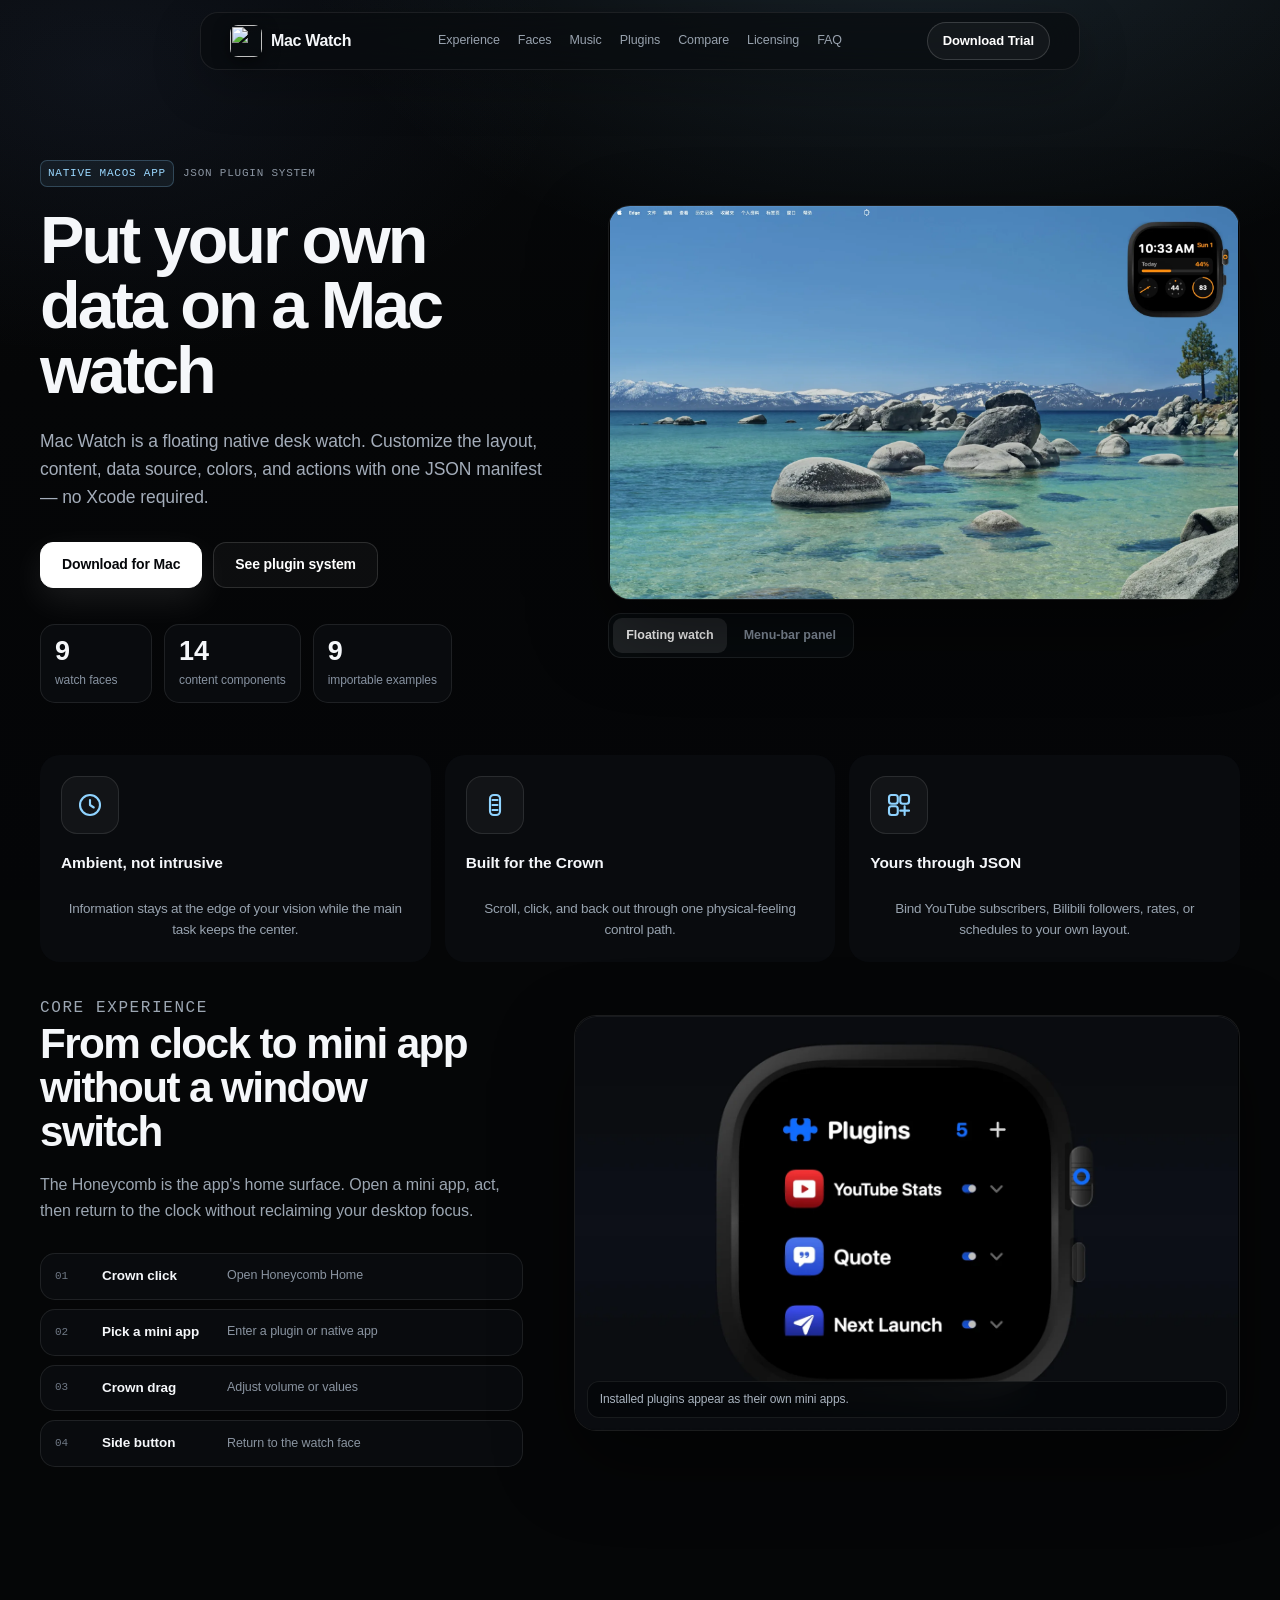
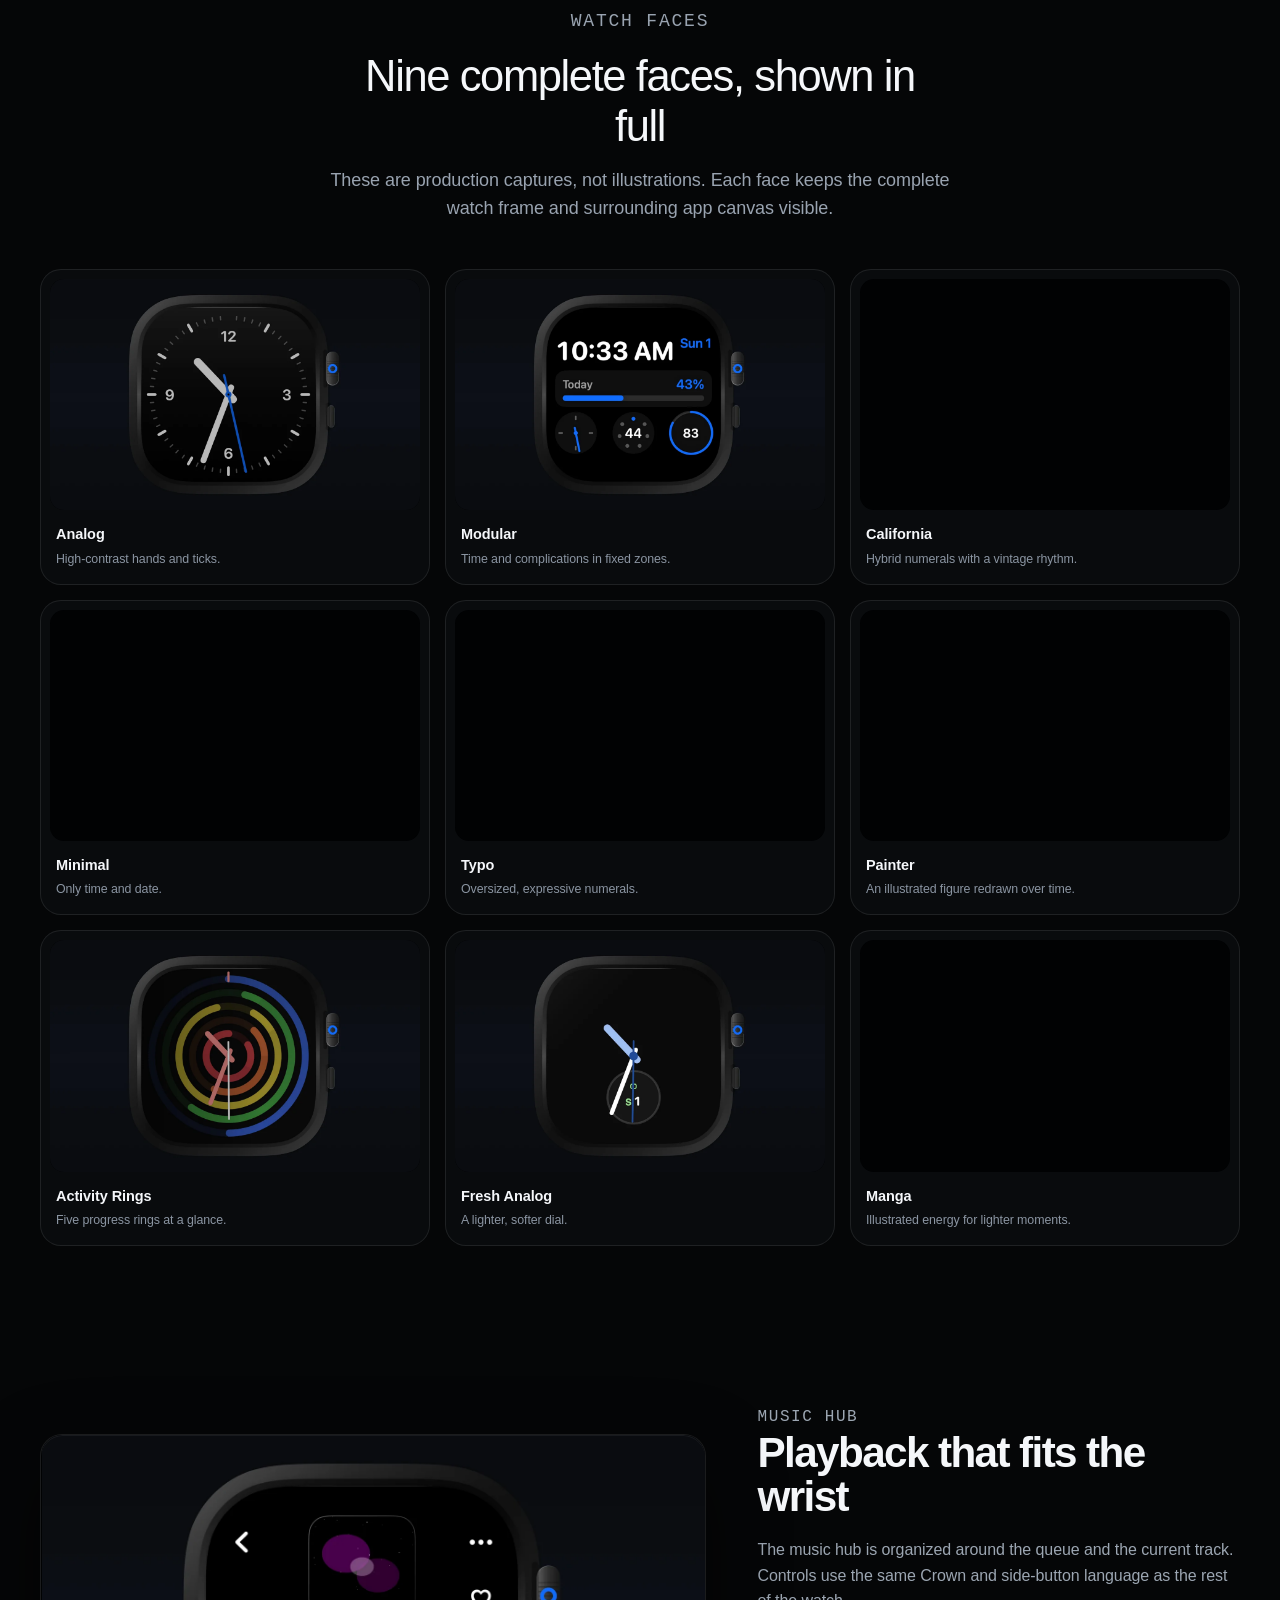
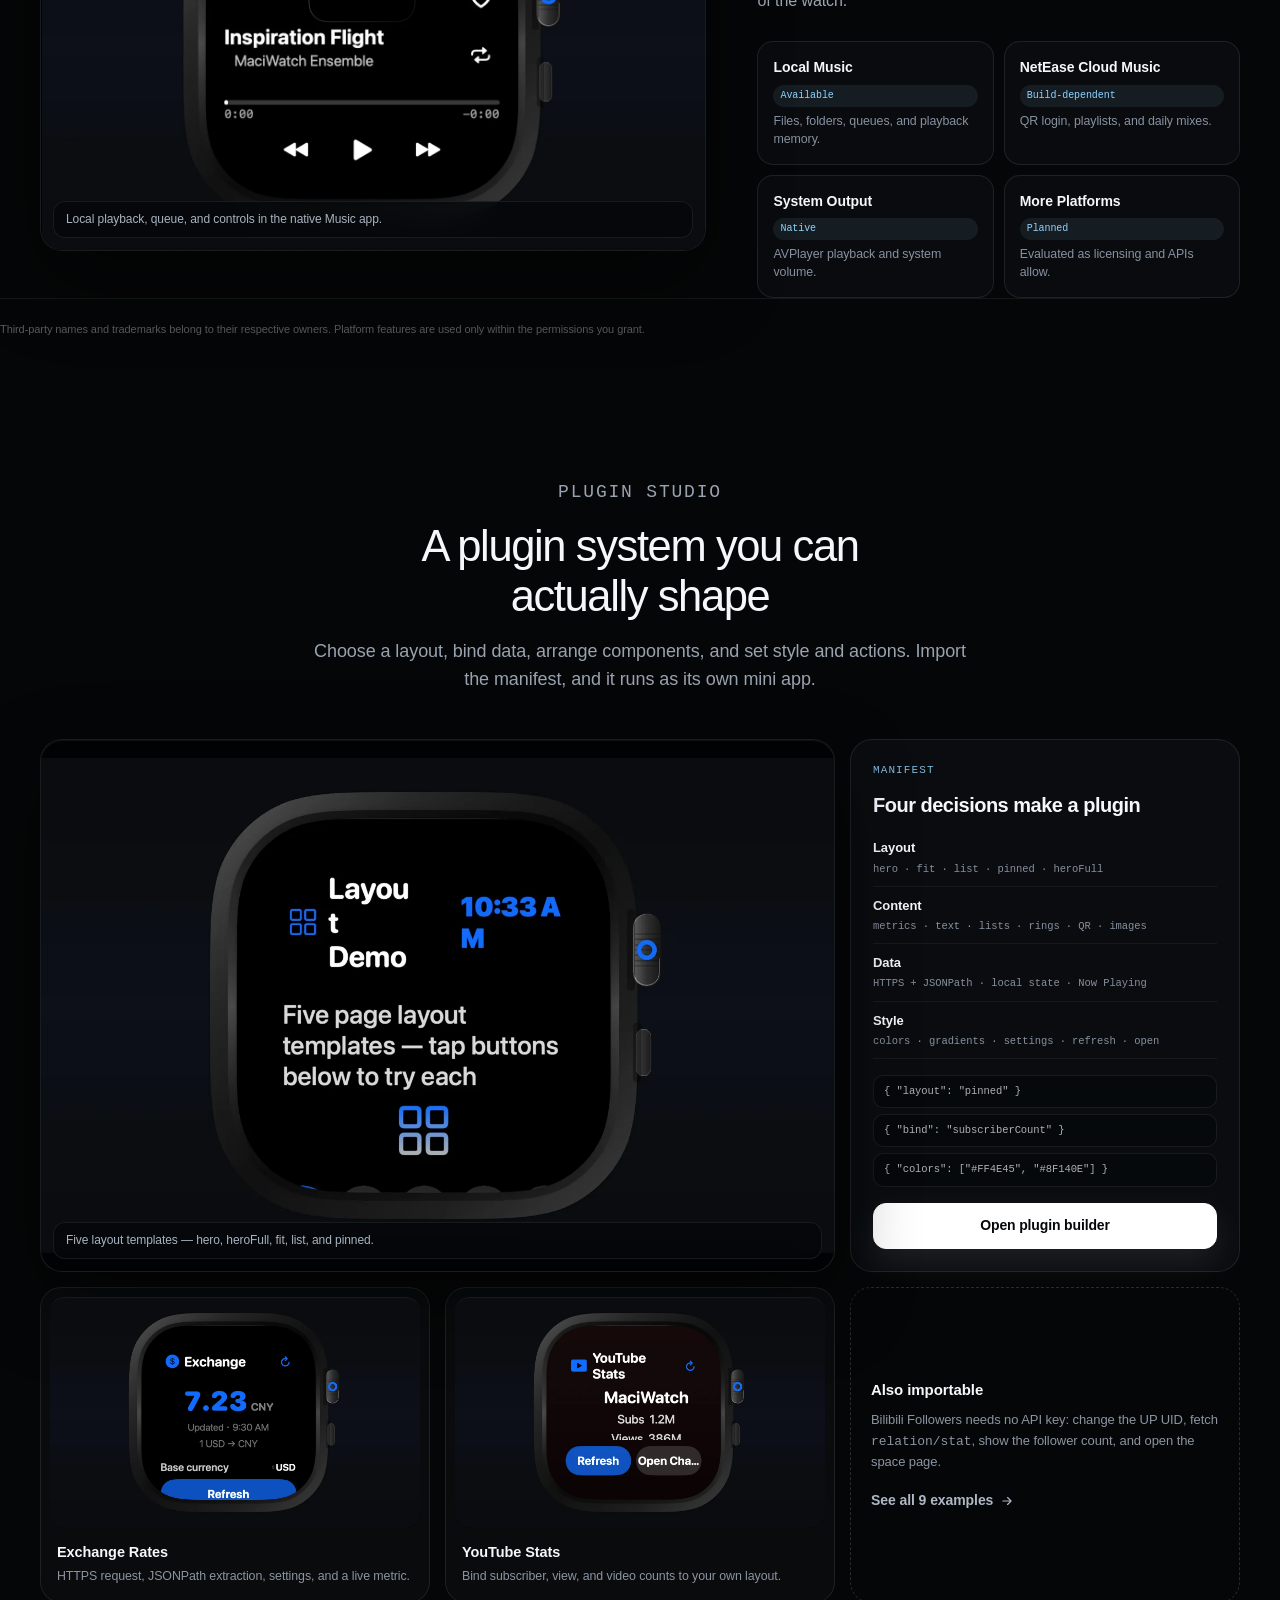
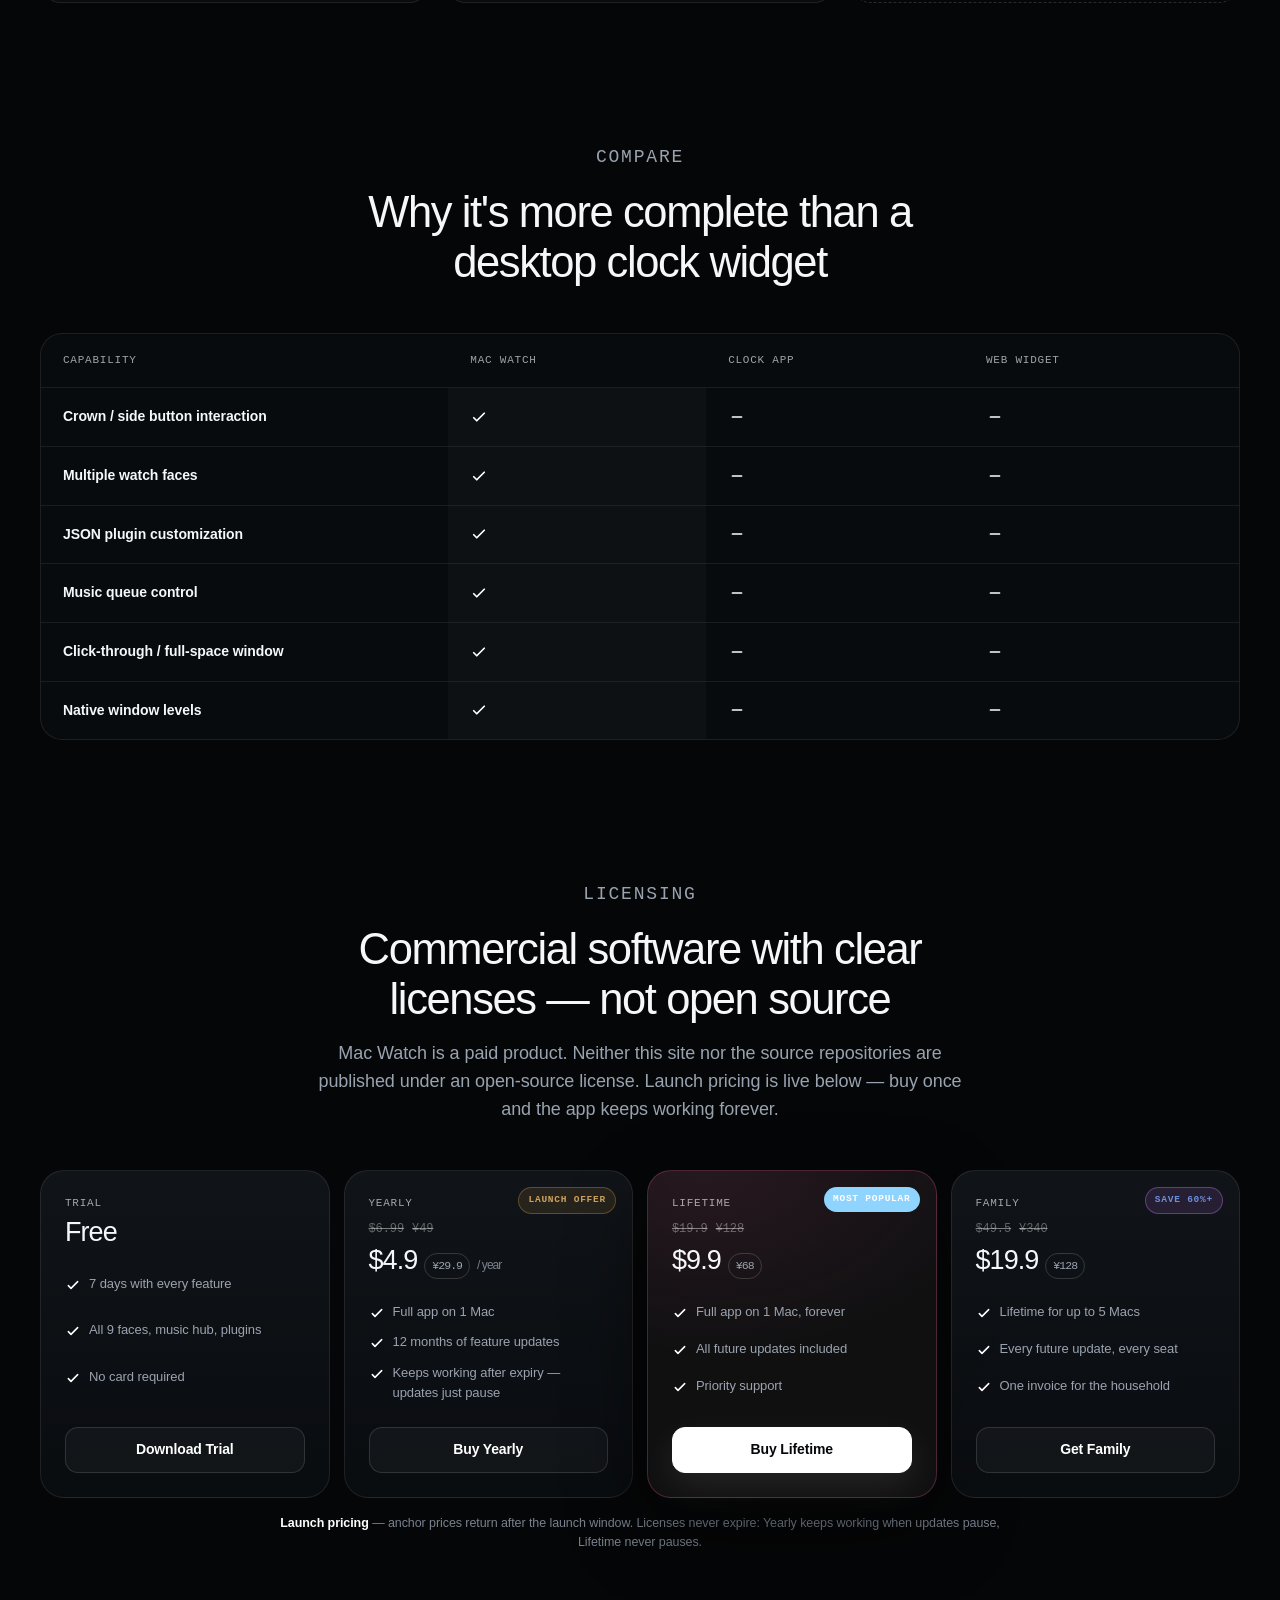
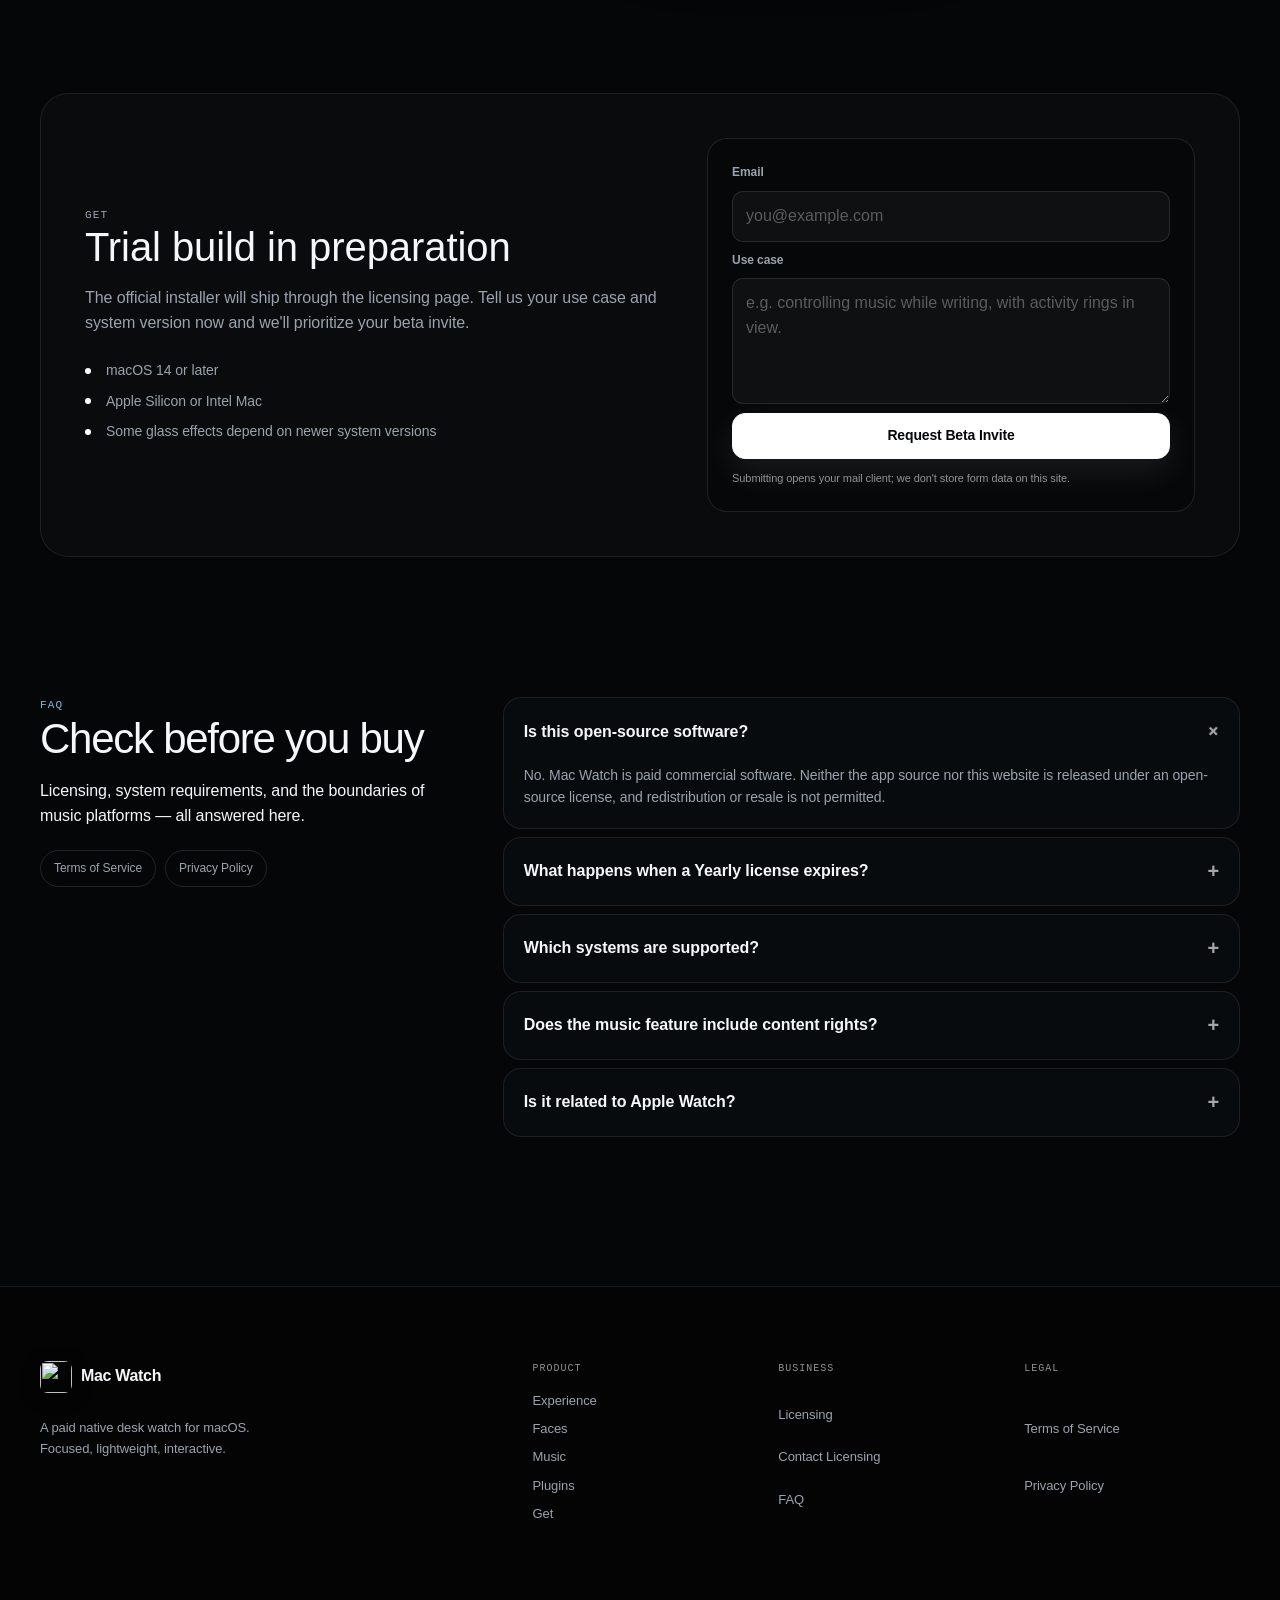
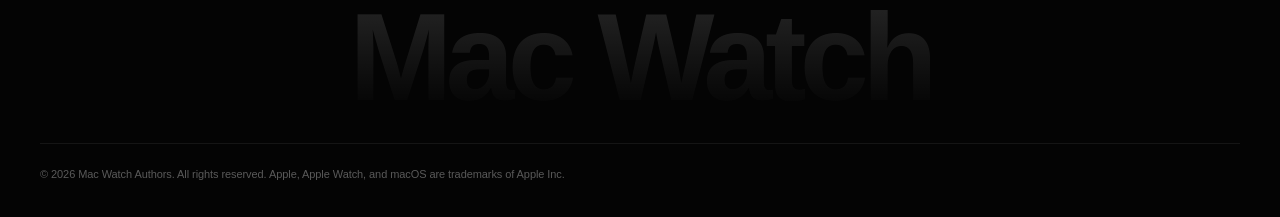
==== commit a9664235: "deploy: publish website build 4b6087a" ====
--- a/index.html
+++ b/index.html
@@ -3,21 +3,21 @@
 <head>
   <meta charset="utf-8" />
   <meta name="viewport" content="width=device-width, initial-scale=1" />
-  <title>Mac Watch — A Floating Desk Watch for macOS</title>
-  <meta name="description" content="Mac Watch is a native macOS desk watch with 9 faces, a music hub, and JSON plugins that show your YouTube subscribers, Bilibili followers, exchange rates, and more." />
+  <title>Mac Watch — Customizable Native Desk Watch for macOS</title>
+  <meta name="description" content="Mac Watch is a native macOS desk watch with 9 faces, a music hub, and a JSON plugin system for YouTube subscribers, Bilibili followers, exchange rates, launch schedules, and more." />
   <meta name="theme-color" content="#070707" />
   <link rel="canonical" href="https://macwatch.zpad.app/" />
   <link rel="icon" type="image/svg+xml" href="/assets/favicon.svg" />
   <link rel="apple-touch-icon" href="/assets/app-icon.png" />
   <meta property="og:type" content="website" />
   <meta property="og:site_name" content="Mac Watch" />
-  <meta property="og:title" content="Mac Watch — A Floating Desk Watch for macOS" />
-  <meta property="og:description" content="A native macOS desk watch with an interactive Crown, 9 faces, a music hub, and JSON plugins for the data you actually want on your wrist." />
+  <meta property="og:title" content="Mac Watch — Customizable Native Desk Watch for macOS" />
+  <meta property="og:description" content="Customize layout, content, data, and style in JSON, then run your own mini app on a native floating Mac watch." />
   <meta property="og:url" content="https://macwatch.zpad.app/" />
   <meta property="og:image" content="https://macwatch.zpad.app/assets/app-icon.png" />
   <meta name="twitter:card" content="summary" />
-  <script type="module" crossorigin src="/assets/main-CtH9Sbli.js"></script>
-  <link rel="stylesheet" crossorigin href="/assets/main-B6izzNCk.css">
+  <script type="module" crossorigin src="/assets/main-D4PWrq4f.js"></script>
+  <link rel="stylesheet" crossorigin href="/assets/main-Bg5T5OXf.css">
 </head>
 <body>
   <svg class="icon-system" aria-hidden="true" focusable="false">
@@ -63,199 +63,113 @@
   </header>
 
   <main id="main">
-    <section class="hero" id="top" aria-labelledby="hero-title">
-      <div class="shell hero-inner">
-        <a class="release-pill" href="#download"><span>Private beta</span>interactive preview now open</a>
-        <img class="hero-icon" src="/assets/app-icon.png" alt="" width="112" height="112" />
-        <h1 id="hero-title">Give macOS<br />an extra <span class="italic">wrist</span></h1>
-        <p class="hero-subtext">
-          A Crown, a side button, nine watch faces, a music hub, and a JSON plugin system — packed into one native floating watch.<br />
-          Put your YouTube subscribers, Bilibili followers, launch schedule, or exchange rate beside your work.
-        </p>
-        <div class="hero-actions">
-          <a class="button download" href="#download">Download for Mac</a>
-          <a class="text-link" href="#license">See licensing options<svg aria-hidden="true"><use href="#i-arrow" /></svg></a>
-        </div>
-        <p class="download-meta">macOS 14+ · Apple Silicon / Intel · Commercial software</p>
-
-        <div class="hero-visual" aria-label="Mac Watch desktop product mock">
-          <div class="mac-stage">
-            <div class="stage-menu" aria-hidden="true"><span>Mac Watch</span><span>File</span><span>Window</span><span>Help</span></div>
-            <div class="stage-wall" aria-hidden="true"></div>
-            <article class="stage-note-card" aria-hidden="true">
-              <strong>Music</strong>
-              <span>Queue synced</span>
-            </article>
-            <div class="device-shell" data-device>
-              <div class="crown" aria-hidden="true"></div>
-              <div class="side-button" aria-hidden="true"></div>
-              <div class="device-screen" data-screen>
-                <section class="face active" data-face="analog" aria-label="Analog face preview">
-                  <div class="analog-dial">
-                    <span></span><span></span><span></span><span></span>
-                    <div class="hand hour" data-hour-hand></div>
-                    <div class="hand minute" data-minute-hand></div>
-                    <div class="hand second" data-second-hand></div>
-                  </div>
-                  <p>Analog</p>
-                </section>
-                <section class="face modular" data-face="modular" aria-label="Modular face preview">
-                  <p class="label" data-short-date>Mon, Oct 12</p>
-                  <p class="large-time"><span data-hour>16</span><span data-minute>:40</span></p>
-                  <div class="modules"><span>Activity 82%</span><span>Music Playing</span><span>Reminders 3</span></div>
-                  <p>Modular</p>
-                </section>
-                <section class="face rings" data-face="rings" aria-label="Activity rings face preview">
-                  <svg viewBox="0 0 120 120" aria-hidden="true">
-                    <circle cx="60" cy="60" r="50"/><circle cx="60" cy="60" r="39"/><circle cx="60" cy="60" r="28"/>
-                    <circle class="r1" cx="60" cy="60" r="50"/><circle class="r2" cx="60" cy="60" r="39"/><circle class="r3" cx="60" cy="60" r="28"/>
-                  </svg>
-                  <p class="large-time"><span data-hour>16</span><span data-minute>:40</span></p>
-                  <p>Rings</p>
-                </section>
-              </div>
-            </div>
-            <div class="stage-dock" aria-hidden="true"><span></span><span></span><span></span><span></span><span class="active"></span><span></span><span></span></div>
-          </div>
-          <div class="face-switch" role="group" aria-label="Switch website face preview">
-            <button type="button" class="active" aria-pressed="true" data-face-button="analog">Analog</button>
-            <button type="button" aria-pressed="false" data-face-button="modular">Modular</button>
-            <button type="button" aria-pressed="false" data-face-button="rings">Rings</button>
-          </div>
-        </div>
-      </div>
-    </section>
-
-    <section class="section real-states" aria-labelledby="real-states-title">
-      <div class="shell section-head">
-        <p class="eyebrow">Real macOS States</p>
-        <h2 id="real-states-title">The actual app, beside your actual work</h2>
-        <p>Production SwiftUI captures from a clean macOS environment. The floating watch stays at the edge of the desktop; the menu-bar panel opens control without reclaiming the center.</p>
-      </div>
-      <div class="shell real-state-grid">
-        <figure>
-          <img src="/assets/screenshots/desktop-floating-1920.webp" alt="Mac Watch floating in the upper-right corner of a macOS desktop." width="1920" height="1200" loading="lazy" decoding="async" />
-          <figcaption>
-            <strong>Floating watch</strong>
-            <span>Always visible at the edge, without becoming the main window.</span>
-          </figcaption>
-        </figure>
-        <figure>
-          <img src="/assets/screenshots/desktop-menu-popup-1920.webp" alt="Mac Watch menu-bar panel open above a macOS desktop." width="1920" height="1200" loading="lazy" decoding="async" />
-          <figcaption>
-            <strong>Menu-bar panel</strong>
-            <span>Reach the watch from the menu bar and return to work.</span>
-          </figcaption>
-        </figure>
+    <section class="hero-next" id="top" aria-labelledby="hero-title">
+      <div class="shell hero-grid">
+        <div class="hero-copy">
+          <p class="hero-kicker"><span>Native macOS app</span>JSON plugin system</p>
+          <h1 id="hero-title">Put your own data on a Mac watch</h1>
+          <p class="hero-lede">
+            Mac Watch is a floating native desk watch. Customize the layout, content, data source, colors, and actions with one JSON manifest — no Xcode required.
+          </p>
+          <div class="hero-actions" aria-label="Primary actions">
+            <a class="button download" href="#download">Download for Mac</a>
+            <a class="button ghost" href="#plugins">See plugin system</a>
+          </div>
+          <dl class="hero-proof" aria-label="Product highlights">
+            <div><dt>9</dt><dd>watch faces</dd></div>
+            <div><dt>14</dt><dd>content components</dd></div>
+            <div><dt>9</dt><dd>importable examples</dd></div>
+          </dl>
+        </div>
+
+        <div class="hero-showcase">
+          <figure class="capture-frame">
+            <img class="is-active" data-state-shot="floating" src="/assets/screenshots/desktop-floating-1920.webp" alt="Full macOS desktop showing Mac Watch floating in the upper-right corner." width="1920" height="1200" fetchpriority="high" decoding="async" />
+            <img data-state-shot="menu" src="/assets/screenshots/desktop-menu-popup-1920.webp" alt="Full macOS desktop showing the Mac Watch menu-bar panel open." width="1920" height="1200" loading="lazy" decoding="async" />
+          </figure>
+          <div class="showcase-state" role="group" aria-label="Switch desktop state">
+            <button type="button" class="is-active" aria-pressed="true" data-state-button="floating">Floating watch</button>
+            <button type="button" aria-pressed="false" data-state-button="menu">Menu-bar panel</button>
+          </div>
+        </div>
       </div>
     </section>
 
     <section class="value-strip" aria-label="Core value">
       <div class="shell value-grid">
-        <article><svg aria-hidden="true"><use href="#i-clock" /></svg><p>Attention stays on the main thread —<br />key information lives at the edge of your vision.</p></article>
-        <article><svg aria-hidden="true"><use href="#i-crown" /></svg><p>The Crown and side button form a complete path —<br />one less window switch.</p></article>
-        <article><svg aria-hidden="true"><use href="#i-grid" /></svg><p>JSON plugins customize the layout, data, colors, and actions —<br />no Xcode required.</p></article>
-      </div>
-    </section>
-
-    <section class="section flow-section" id="flow" aria-labelledby="flow-title">
-      <div class="shell section-head">
-        <p class="eyebrow">Core Experience</p>
-        <h2 id="flow-title">Work the way a watch works, not another window</h2>
-        <p>Mac Watch compresses your interaction radius to a single watch: check the time, open a mini app, control music — all without pulling focus from what you were doing.</p>
-      </div>
-      <div class="shell workspace-card">
-        <div class="workspace-copy">
-          <h3>From clock to music in two moves</h3>
-          <ol class="path-list">
-            <li><strong>Crown click</strong><span>opens Honeycomb Home</span></li>
-            <li><strong>Pick Music</strong><span>enters the platform hub and play queue</span></li>
-            <li><strong>Crown drag</strong><span>adjusts volume with an HUD</span></li>
-            <li><strong>Side button</strong><span>Player → Hub → Clock</span></li>
+        <article>
+          <svg aria-hidden="true"><use href="#i-clock" /></svg>
+          <h3>Ambient, not intrusive</h3>
+          <p>Information stays at the edge of your vision while the main task keeps the center.</p>
+        </article>
+        <article>
+          <svg aria-hidden="true"><use href="#i-crown" /></svg>
+          <h3>Built for the Crown</h3>
+          <p>Scroll, click, and back out through one physical-feeling control path.</p>
+        </article>
+        <article>
+          <svg aria-hidden="true"><use href="#i-grid" /></svg>
+          <h3>Yours through JSON</h3>
+          <p>Bind YouTube subscribers, Bilibili followers, rates, or schedules to your own layout.</p>
+        </article>
+      </div>
+    </section>
+
+    <section class="section experience-section" id="flow" aria-labelledby="flow-title">
+      <div class="shell split-section">
+        <div class="section-copy">
+          <p class="eyebrow">Core experience</p>
+          <h2 id="flow-title">From clock to mini app without a window switch</h2>
+          <p>The Honeycomb is the app's home surface. Open a mini app, act, then return to the clock without reclaiming your desktop focus.</p>
+          <ol class="step-list">
+            <li><span>01</span><strong>Crown click</strong><em>Open Honeycomb Home</em></li>
+            <li><span>02</span><strong>Pick a mini app</strong><em>Enter a plugin or native app</em></li>
+            <li><span>03</span><strong>Crown drag</strong><em>Adjust volume or values</em></li>
+            <li><span>04</span><strong>Side button</strong><em>Return to the watch face</em></li>
           </ol>
-          <div class="mode-chips" aria-label="Window modes">
-            <span>Always on top</span><span>Desktop level</span><span>Click-through</span><span>Peekaboo</span>
-          </div>
-        </div>
-        <div class="demo-panel" aria-hidden="true">
-          <div class="demo-bar"><span></span><span></span><span></span></div>
-          <div class="honeycomb"><span></span><span></span><span></span><span></span><span></span><span></span><span></span></div>
-          <div class="now-playing">
-            <span class="cover"></span>
-            <div><strong>Now Playing</strong><small>Blurred cover · Glass controls · Volume HUD</small></div>
-            <span class="eq"><i></i><i></i><i></i></span>
-          </div>
-        </div>
+        </div>
+        <figure class="capture-frame split-capture">
+          <img src="/assets/screenshots/app-plugin-manager.webp" alt="Plugin Manager listing installed YouTube Stats, Quote, and Next Launch plugins." width="1440" height="900" loading="lazy" decoding="async" />
+          <figcaption>Installed plugins appear as their own mini apps.</figcaption>
+        </figure>
       </div>
     </section>
 
     <section class="section faces-section" id="faces" aria-labelledby="faces-title">
       <div class="shell section-head">
-        <p class="eyebrow">Watch Faces</p>
-        <h2 id="faces-title">Nine faces, from minimal to information-dense</h2>
-        <p>Every face reads the same state source. Switching from minimal numerals to five-ring progress never restarts the app.</p>
-      </div>
-      <div class="shell face-grid">
-        <article>
-          <img class="face-shot" src="/assets/screenshots/face-01-analog.webp" alt="Analog watch face with high-contrast hands and ticks." width="720" height="680" loading="lazy" decoding="async" />
-          <h3>Analog</h3><p>Classic hands with high-contrast ticks.</p>
-        </article>
-        <article>
-          <img class="face-shot" src="/assets/screenshots/face-02-modular.webp" alt="Modular watch face with time and compact complication zones." width="720" height="680" loading="lazy" decoding="async" />
-          <h3>Modular</h3><p>Time, activity, music, and reminders in dedicated zones.</p>
-        </article>
-        <article>
-          <img class="face-shot" src="/assets/screenshots/face-03-california.webp" alt="California watch face with hybrid vintage numerals." width="720" height="680" loading="lazy" decoding="async" />
-          <h3>California</h3><p>A vintage dial with hybrid numerals.</p>
-        </article>
-        <article>
-          <img class="face-shot" src="/assets/screenshots/face-04-minimal.webp" alt="Minimal watch face showing large numerals." width="720" height="680" loading="lazy" decoding="async" />
-          <h3>Minimal</h3><p>Nothing but time and date.</p>
-        </article>
-        <article>
-          <img class="face-shot" src="/assets/screenshots/face-05-typo.webp" alt="Typo watch face with oversized numerals." width="720" height="680" loading="lazy" decoding="async" />
-          <h3>Typo</h3><p>Big type with bold accent colors.</p>
-        </article>
-        <article>
-          <img class="face-shot" src="/assets/screenshots/face-06-painter.webp" alt="Painter watch face with an illustrated figure." width="720" height="680" loading="lazy" decoding="async" />
-          <h3>Painter</h3><p>A lifelike figure erased and redrawn minute by minute.</p>
-        </article>
-        <article>
-          <img class="face-shot" src="/assets/screenshots/face-07-rings.webp" alt="Activity Rings watch face with concentric progress rings." width="720" height="680" loading="lazy" decoding="async" />
-          <h3>Activity Rings</h3><p>Second, minute, hour, day, and year progress rings.</p>
-        </article>
-        <article>
-          <img class="face-shot" src="/assets/screenshots/face-08-fresh.webp" alt="Fresh Analog watch face with a lighter dial." width="720" height="680" loading="lazy" decoding="async" />
-          <h3>Fresh Analog</h3><p>A lighter dial with softer colors.</p>
-        </article>
-        <article>
-          <img class="face-shot" src="/assets/screenshots/face-09-manga.webp" alt="Manga watch face with illustrated graphic elements." width="720" height="680" loading="lazy" decoding="async" />
-          <h3>Manga</h3><p>An expressive illustrated face for lighter moments.</p>
-        </article>
+        <p class="eyebrow">Watch faces</p>
+        <h2 id="faces-title">Nine complete faces, shown in full</h2>
+        <p>These are production captures, not illustrations. Each face keeps the complete watch frame and surrounding app canvas visible.</p>
+      </div>
+      <div class="shell face-gallery">
+        <article><figure><img src="/assets/screenshots/face-01-analog.webp" alt="Complete Analog watch face capture." width="1200" height="750" loading="lazy" decoding="async" /></figure><h3>Analog</h3><p>High-contrast hands and ticks.</p></article>
+        <article><figure><img src="/assets/screenshots/face-02-modular.webp" alt="Complete Modular watch face capture." width="1200" height="750" loading="lazy" decoding="async" /></figure><h3>Modular</h3><p>Time and complications in fixed zones.</p></article>
+        <article><figure><img src="/assets/screenshots/face-03-california.webp" alt="Complete California watch face capture." width="1200" height="750" loading="lazy" decoding="async" /></figure><h3>California</h3><p>Hybrid numerals with a vintage rhythm.</p></article>
+        <article><figure><img src="/assets/screenshots/face-04-minimal.webp" alt="Complete Minimal watch face capture." width="1200" height="750" loading="lazy" decoding="async" /></figure><h3>Minimal</h3><p>Only time and date.</p></article>
+        <article><figure><img src="/assets/screenshots/face-05-typo.webp" alt="Complete Typo watch face capture." width="1200" height="750" loading="lazy" decoding="async" /></figure><h3>Typo</h3><p>Oversized, expressive numerals.</p></article>
+        <article><figure><img src="/assets/screenshots/face-06-painter.webp" alt="Complete Painter watch face capture." width="1200" height="750" loading="lazy" decoding="async" /></figure><h3>Painter</h3><p>An illustrated figure redrawn over time.</p></article>
+        <article><figure><img src="/assets/screenshots/face-07-rings.webp" alt="Complete Activity Rings watch face capture." width="1200" height="750" loading="lazy" decoding="async" /></figure><h3>Activity Rings</h3><p>Five progress rings at a glance.</p></article>
+        <article><figure><img src="/assets/screenshots/face-08-fresh.webp" alt="Complete Fresh Analog watch face capture." width="1200" height="750" loading="lazy" decoding="async" /></figure><h3>Fresh Analog</h3><p>A lighter, softer dial.</p></article>
+        <article><figure><img src="/assets/screenshots/face-09-manga.webp" alt="Complete Manga watch face capture." width="1200" height="750" loading="lazy" decoding="async" /></figure><h3>Manga</h3><p>Illustrated energy for lighter moments.</p></article>
       </div>
     </section>
 
     <section class="section music-section" id="music" aria-labelledby="music-title">
-      <div class="shell section-head">
-        <p class="eyebrow">Music Hub</p>
-        <h2 id="music-title">A player shrunk to wrist size</h2>
-        <p>The music hub is built around your queue and what's playing — not a shrunken web page. Platform capabilities roll out as licensing and APIs allow.</p>
-      </div>
-      <div class="shell music-panel">
-        <article class="music-hero">
-          <span class="cover"></span>
-          <div>
-            <p class="eyebrow">Now Playing</p>
-            <h3>Queue, cover art, and volume on one level</h3>
-            <p>Play, pause, previous, next, and volume are all reachable through the Crown and side button without interrupting your desktop task.</p>
-          </div>
-          <span class="eq"><i></i><i></i><i></i><i></i></span>
-        </article>
-        <div class="platform-grid">
-          <article class="ready"><header><h3>Local Music</h3><span>Available</span></header><p>File and folder playback, queue looping, fast browsing.</p></article>
-          <article class="ready"><header><h3>NetEase Cloud Music</h3><span>Build-dependent</span></header><p>QR login, playlists, daily mixes, and cover art.</p></article>
-          <article><header><h3>More Platforms</h3><span>Planned</span></header><p>QQ Music, Spotify, and others are evaluated as licensing and API stability allow.</p></article>
-          <article><header><h3>System Output</h3><span>Native</span></header><p>AVPlayer playback, system volume, and Crown-driven HUD.</p></article>
+      <div class="shell split-section reversed">
+        <figure class="capture-frame split-capture">
+          <img src="/assets/screenshots/app-music.webp" alt="Complete Music mini app capture showing the current track and playback controls." width="1440" height="900" loading="lazy" decoding="async" />
+          <figcaption>Local playback, queue, and controls in the native Music app.</figcaption>
+        </figure>
+        <div class="section-copy">
+          <p class="eyebrow">Music hub</p>
+          <h2 id="music-title">Playback that fits the wrist</h2>
+          <p>The music hub is organized around the queue and the current track. Controls use the same Crown and side-button language as the rest of the watch.</p>
+          <div class="status-grid">
+            <article><h3>Local Music</h3><span>Available</span><p>Files, folders, queues, and playback memory.</p></article>
+            <article><h3>NetEase Cloud Music</h3><span>Build-dependent</span><p>QR login, playlists, and daily mixes.</p></article>
+            <article><h3>System Output</h3><span>Native</span><p>AVPlayer playback and system volume.</p></article>
+            <article><h3>More Platforms</h3><span>Planned</span><p>Evaluated as licensing and APIs allow.</p></article>
+          </div>
         </div>
       </div>
       <p class="legal shell">Third-party names and trademarks belong to their respective owners. Platform features are used only within the permissions you grant.</p>
@@ -263,71 +177,46 @@
 
     <section class="section plugins-section" id="plugins" aria-labelledby="plugins-title">
       <div class="shell section-head">
-        <p class="eyebrow">Plugin Studio</p>
-        <h2 id="plugins-title">Customize what your watch shows</h2>
-        <p>A plugin is one JSON manifest: choose the page layout, bind live data to components, set colors and actions, then import it. No Xcode, no browser shell, no waiting for us to build your idea.</p>
-      </div>
-
-      <div class="shell plugins-panel plugin-studio">
-        <article class="plugin-brief">
+        <p class="eyebrow">Plugin studio</p>
+        <h2 id="plugins-title">A plugin system you can actually shape</h2>
+        <p>Choose a layout, bind data, arrange components, and set style and actions. Import the manifest, and it runs as its own mini app.</p>
+      </div>
+      <div class="shell plugin-bento">
+        <article class="plugin-large">
+          <figure class="capture-frame">
+            <img src="/assets/screenshots/plugin-layouts-1080.webp" alt="Complete plugin layout tester capture with five page templates." width="1440" height="900" loading="lazy" decoding="async" />
+            <figcaption>Five layout templates — hero, heroFull, fit, list, and pinned.</figcaption>
+          </figure>
+        </article>
+        <article class="plugin-builder-card">
+          <p class="eyebrow">Manifest</p>
           <h3>Four decisions make a plugin</h3>
-          <ol class="plugin-decisions">
-            <li><strong>Layout</strong><span>hero, fit, list, pinned, or full-screen hero</span></li>
-            <li><strong>Content</strong><span>metrics, text, progress, lists, QR codes, images</span></li>
-            <li><strong>Data</strong><span>HTTPS + JSONPath, local state, or Now Playing</span></li>
-            <li><strong>Style</strong><span>colors, gradients, settings, refresh and open actions</span></li>
+          <ol>
+            <li><strong>Layout</strong><span>hero · fit · list · pinned · heroFull</span></li>
+            <li><strong>Content</strong><span>metrics · text · lists · rings · QR · images</span></li>
+            <li><strong>Data</strong><span>HTTPS + JSONPath · local state · Now Playing</span></li>
+            <li><strong>Style</strong><span>colors · gradients · settings · refresh · open</span></li>
           </ol>
-          <div class="plugin-manifest" aria-hidden="true">
+          <div class="plugin-code" aria-hidden="true">
             <span>{ "layout": "pinned" }</span>
             <span>{ "bind": "subscriberCount" }</span>
             <span>{ "colors": ["#FF4E45", "#8F140E"] }</span>
           </div>
           <a class="button download" href="/plugins/#generator">Open plugin builder</a>
         </article>
-
-        <div class="plugin-preview-grid" aria-label="Plugin examples">
-          <article class="plugin-preview youtube">
-            <div><svg viewBox="0 0 24 24" aria-hidden="true"><path d="M8 7.5v9l7.5-4.5z"/><rect x="2.5" y="5" width="19" height="14" rx="4"/></svg><span>YouTube</span></div>
-            <strong>1.24M</strong><small>subscribers</small>
-            <span class="preview-action">Auto refresh</span>
-          </article>
-          <article class="plugin-preview bilibili">
-            <div><svg viewBox="0 0 24 24" aria-hidden="true"><path d="M7 4l2.4 2.5h5.2L17 4M6.5 8h11a2 2 0 0 1 2 2v7a2 2 0 0 1-2 2h-11a2 2 0 0 1-2-2v-7a2 2 0 0 1 2-2z"/><path d="M10.5 12v3M13.5 12v3"/></svg><span>Bilibili</span></div>
-            <strong>86.4K</strong><small>followers</small>
-            <span class="preview-action">UID in settings</span>
-          </article>
-          <article class="plugin-preview exchange">
-            <div><svg viewBox="0 0 24 24" aria-hidden="true"><path d="M4 8h13l-3-3M20 16H7l3 3"/></svg><span>Exchange</span></div>
-            <strong>7.23</strong><small>USD → CNY</small>
-            <span class="preview-action">JSONPath</span>
-          </article>
-          <a class="demo-more" href="/plugins/#examples"><span>See 9 importable examples</span><svg aria-hidden="true"><use href="#i-arrow" /></svg></a>
-        </div>
-      </div>
-
-      <div class="shell plugin-proof-grid" aria-label="Real plugin captures">
-        <article>
-          <img src="/assets/screenshots/plugin-layouts-1080.webp" alt="Plugin layout tester showing five page templates on the watch." width="1080" height="1020" loading="lazy" decoding="async" />
-          <div><span>Layout</span><h3>Five page skeletons</h3><p>Switch the same plugin between scrolling, fitted, list, pinned, and full-screen layouts.</p></div>
-        </article>
-        <article>
-          <img src="/assets/screenshots/plugin-exchange-1080.webp" alt="Exchange Rates plugin showing 7.23 CNY for one US dollar." width="1080" height="1020" loading="lazy" decoding="async" />
-          <div><span>Data</span><h3>HTTPS + JSONPath</h3><p>Fetch an API response, map one field to state, and render it as a metric.</p></div>
-        </article>
-        <article>
-          <img src="/assets/screenshots/plugin-youtube-1080.webp" alt="YouTube Stats plugin showing subscriber and video statistics." width="1080" height="1020" loading="lazy" decoding="async" />
-          <div><span>Content</span><h3>Creator metrics</h3><p>Bind subscriber, view, and video counts to text components in your own layout.</p></div>
-        </article>
-      </div>
-
-      <div class="shell plugins-panel">
-        <div class="layout-grid" role="list" aria-label="Layout templates">
-          <article role="listitem"><span class="layout-tag">hero</span><h3>Scrolling flow</h3><p>Header, hero, settings, and bottom scroll as one page.</p></article>
-          <article role="listitem"><span class="layout-tag">heroFull</span><h3>First screen pinned</h3><p>Immersive hero on screen one, settings start on screen two.</p></article>
-          <article role="listitem"><span class="layout-tag">fit</span><h3>One-screen adaptive</h3><p>Center never scrolls — text auto-shrinks, rings and QR fill.</p></article>
-          <article role="listitem"><span class="layout-tag">list</span><h3>Fixed header list</h3><p>Long feeds with buttons flowing at the content tail.</p></article>
-          <article role="listitem"><span class="layout-tag">pinned</span><h3>Bottom bar pinned</h3><p>Primary actions never scroll away — always one tap away.</p></article>
-        </div>
+        <article class="plugin-example">
+          <figure class="capture-frame"><img src="/assets/screenshots/plugin-exchange-1080.webp" alt="Complete Exchange Rates plugin capture showing a live currency value and settings." width="1440" height="900" loading="lazy" decoding="async" /></figure>
+          <h3>Exchange Rates</h3><p>HTTPS request, JSONPath extraction, settings, and a live metric.</p>
+        </article>
+        <article class="plugin-example">
+          <figure class="capture-frame"><img src="/assets/screenshots/plugin-youtube-1080.webp" alt="Complete YouTube Stats plugin capture showing subscriber and video statistics." width="1440" height="900" loading="lazy" decoding="async" /></figure>
+          <h3>YouTube Stats</h3><p>Bind subscriber, view, and video counts to your own layout.</p>
+        </article>
+        <article class="plugin-more">
+          <strong>Also importable</strong>
+          <p>Bilibili Followers needs no API key: change the UP UID, fetch <code>relation/stat</code>, show the follower count, and open the space page.</p>
+          <a class="text-link" href="/plugins/#examples">See all 9 examples<svg aria-hidden="true"><use href="#i-arrow" /></svg></a>
+        </article>
       </div>
     </section>
 
--- a/assets/main-Bg5T5OXf.css
+++ b/assets/main-Bg5T5OXf.css
@@ -0,0 +1 @@
+:root{color-scheme:dark;--bg: #070707;--bg-deep: #030303;--card: #111111;--card-strong: #171717;--border: rgba(255,255,255,.1);--border-strong: rgba(255,255,255,.18);--text: #ffffff;--muted: rgba(255,255,255,.62);--faint: rgba(255,255,255,.58);--pink: #f0619e;--purple: #bd78ee;--amber: #c99b45;--shadow: 0 32px 80px rgba(0,0,0,.55);--sans: -apple-system, BlinkMacSystemFont, "SF Pro Text", "Segoe UI", "PingFang SC", "Hiragino Sans GB", "Microsoft YaHei", sans-serif;--display: -apple-system, BlinkMacSystemFont, "SF Pro Display", "Segoe UI", "PingFang SC", sans-serif;--serif: Georgia, "Songti SC", "Noto Serif CJK SC", serif;--mono: ui-monospace, SFMono-Regular, "SF Mono", Menlo, Consolas, monospace}*{box-sizing:border-box}html{scroll-behavior:smooth;scroll-padding-top:92px}body{margin:0;min-width:320px;background:var(--bg);color:var(--text);font-family:var(--sans);font-size:16px;line-height:1.55;letter-spacing:-.005em;overflow-x:hidden;-webkit-font-smoothing:antialiased}img,svg{display:block;max-width:100%}a{color:inherit;text-decoration:none}button,input,textarea{font:inherit}::selection{background:#f0619e57;color:#fff}.shell{width:min(1200px,calc(100% - 40px));margin:0 auto}.sr-only,.icon-system{position:absolute;width:1px;height:1px;overflow:hidden;clip:rect(0 0 0 0);white-space:nowrap}.skip-link{position:fixed;z-index:1000;top:14px;left:14px;padding:10px 16px;border-radius:999px;background:#fff;color:#000;font-weight:700;transform:translateY(-200%);transition:transform .18s ease}.skip-link:focus{transform:translateY(0)}:focus-visible{outline:2px solid var(--pink);outline-offset:3px;border-radius:6px}.page-glow{position:fixed;inset:0;z-index:-1;background:radial-gradient(1100px 620px at 50% -180px,rgba(240,97,158,.53),transparent 76%),radial-gradient(760px 540px at 84% 2%,rgba(189,120,238,.34),transparent 74%),linear-gradient(180deg,#4e2a4880,#07070700 62%),var(--bg)}.site-header{position:sticky;top:20px;z-index:300;width:min(720px,calc(100% - 28px));margin:20px auto 0;border:1px solid rgba(255,255,255,.08);border-radius:999px;background:#1d1d1d7a;-webkit-backdrop-filter:blur(34px) saturate(150%);backdrop-filter:blur(34px) saturate(150%);box-shadow:0 18px 60px #00000038;transition:background .2s ease,border-color .2s ease}.site-header.is-scrolled{background:#171717c2;border-color:#ffffff1f}.site-header .shell{width:calc(100% - 32px)}.header-inner{display:grid;grid-template-columns:1fr auto 1fr;align-items:center;height:56px}.brand{display:inline-flex;align-items:center;gap:9px;font-family:var(--display);font-size:16px;font-weight:650;letter-spacing:-.02em}.brand img{border-radius:8px;box-shadow:0 5px 16px #00000080}.primary-nav{display:flex;justify-content:center;gap:2px;color:var(--muted);font-size:13px}.primary-nav a:not(.download-link){padding:8px 11px;border-radius:999px;transition:color .18s ease,background .18s ease}.primary-nav a:not(.download-link):hover,.primary-nav a:not(.download-link):focus-visible{color:#fff;background:#ffffff12}.header-actions{display:flex;justify-content:flex-end;align-items:center;gap:10px}.download-link{padding:8px 15px;border:1px solid rgba(255,255,255,.2);border-radius:999px;color:#fff;font-size:13px;font-weight:620;transition:background .18s ease,border-color .18s ease}.download-link:hover{background:#ffffff1a;border-color:#ffffff52}.menu-button{display:none;width:42px;height:42px;padding:10px;border:1px solid var(--border);border-radius:11px;background:#ffffff0a;cursor:pointer}.menu-button span:not(.sr-only){display:block;height:1.5px;margin:3px 0;border-radius:2px;background:#fff;transition:transform .18s ease,opacity .18s ease}.menu-button[aria-expanded=true] span:nth-child(1){transform:translateY(4.5px) rotate(45deg)}.menu-button[aria-expanded=true] span:nth-child(2){opacity:0}.menu-button[aria-expanded=true] span:nth-child(3){transform:translateY(-4.5px) rotate(-45deg)}.hero{position:relative;padding:clamp(48px,7vh,78px) 0 80px}.hero-inner{display:flex;flex-direction:column;align-items:center;text-align:center}.release-pill{display:inline-flex;align-items:center;gap:9px;padding:6px 11px;border:1px solid rgba(255,255,255,.11);border-radius:999px;background:#ffffff0a;color:var(--muted);font-size:12px;transition:color .18s ease,border-color .18s ease}.release-pill span{color:#fff;font-weight:700}.release-pill:hover{color:#fff;border-color:#ffffff3d}.hero-icon{width:112px;height:112px;margin:31px 0 27px;border-radius:25px;filter:saturate(118%) drop-shadow(0 22px 45px rgba(0,0,0,.55))}.hero h1{width:min(100%,32rem);max-width:100%;margin:0;font-family:var(--display);font-size:clamp(42px,5vw,58px);font-weight:500;line-height:1.08;letter-spacing:-.035em}.hero h1 .italic{font-family:var(--serif);font-style:italic;font-weight:400}.hero-subtext{max-width:51ch;margin:28px 0 0;color:#ffffff9c;font-size:clamp(19px,2vw,24px);line-height:1.45;letter-spacing:-.015em}.hero-subtext br{display:none}.hero-actions{display:flex;align-items:center;gap:18px;margin-top:43px}.download-meta{margin:17px 0 0;color:#ffffff94;font-family:var(--mono);font-size:11px;text-transform:uppercase;letter-spacing:.04em}.button{display:inline-flex;align-items:center;justify-content:center;gap:9px;min-height:45px;padding:11px 22px;border-radius:999px;font-size:14px;font-weight:650;letter-spacing:-.01em;transition:transform .18s ease,background .18s ease,border-color .18s ease,color .18s ease}.button.download{border:1px solid #fff;background:#fff;color:#000}.button.download:hover{transform:translateY(-1px);background:#ffffffe6}.button.ghost{border:1px solid rgba(255,255,255,.16);background:#ffffff0a;color:#fff}.button.ghost:hover{background:#ffffff1a;border-color:#ffffff4d}.text-link{display:inline-flex;align-items:center;gap:7px;color:#ffffffa8;font-size:14px;font-weight:550;transition:color .18s ease}.text-link:hover{color:#fff}.text-link svg{width:14px;height:14px;fill:none;stroke:currentColor;stroke-width:2;stroke-linecap:round;stroke-linejoin:round}.hero-visual{width:100%;margin-top:83px}.mac-stage{position:relative;overflow:hidden;aspect-ratio:31 / 20;min-height:0;border:1px solid rgba(255,255,255,.11);border-radius:32px;background:#14121a;box-shadow:var(--shadow);isolation:isolate}.stage-wall{position:absolute;inset:0;background:radial-gradient(circle at 28% 22%,rgba(240,97,158,.58),transparent 31%),radial-gradient(circle at 77% 73%,rgba(189,120,238,.48),transparent 37%),radial-gradient(circle at 54% 57%,rgba(201,155,69,.3),transparent 44%),linear-gradient(150deg,#201d28,#08070a 72%)}.stage-wall:after{content:"";position:absolute;inset:0;background:repeating-linear-gradient(115deg,rgba(255,255,255,.055) 0 2px,transparent 2px 13px)}.stage-menu{position:absolute;z-index:4;top:0;left:0;right:0;display:flex;justify-content:space-between;gap:18px;height:30px;padding:0 80px 0 76px;border-bottom:1px solid rgba(255,255,255,.08);background:#0000003b;-webkit-backdrop-filter:blur(16px);backdrop-filter:blur(16px);color:#ffffff9e;font-size:11px;align-items:center}.stage-menu span{white-space:nowrap}.stage-note-card{position:absolute;z-index:4;top:68px;left:5%;display:grid;gap:3px;width:194px;padding:15px 17px;border:1px solid rgba(255,255,255,.11);border-radius:20px;background:#121214c7;-webkit-backdrop-filter:blur(22px);backdrop-filter:blur(22px);box-shadow:0 20px 55px #00000059}.stage-note-card strong{font-size:14px}.stage-note-card span{color:var(--muted);font-size:12px}.stage-dock{position:absolute;z-index:4;bottom:18px;left:50%;display:flex;gap:10px;padding:8px 10px;border:1px solid rgba(255,255,255,.1);border-radius:20px;background:#121214c2;-webkit-backdrop-filter:blur(20px);backdrop-filter:blur(20px);transform:translate(-50%)}.stage-dock span{width:28px;height:28px;border-radius:9px;background:#ffffff24}.stage-dock span.active{background:linear-gradient(145deg,var(--pink),var(--purple))}.device-shell{position:absolute;z-index:3;top:50%;left:50%;width:clamp(205px,23vw,285px);aspect-ratio:55 / 86;border-radius:50px;background:linear-gradient(145deg,#333338,#0c0c0e);box-shadow:0 38px 90px #000000ad,inset 0 0 0 1px #ffffff14;transform:translate(-50%,-50%);transition:transform .25s ease}.device-screen{position:absolute;inset:7px;overflow:hidden;border-radius:43px;background:#000}.crown,.side-button{position:absolute;right:-10px;width:8px;border-radius:4px;background:linear-gradient(90deg,#44444a,#1b1b1e)}.crown{top:29%;height:43px}.side-button{top:43%;height:31px}.face{position:absolute;inset:0;display:flex;flex-direction:column;align-items:center;justify-content:center;gap:15px;opacity:0;pointer-events:none;transition:opacity .22s ease,transform .22s ease;transform:scale(.985)}.face.active{opacity:1;transform:scale(1)}.face p{margin:0;color:#fff;font-size:12px;letter-spacing:.03em}.face .label{color:#ffffff9c;font-size:11px}.large-time{display:flex;font-family:var(--display);font-size:46px;font-weight:500;line-height:1;letter-spacing:-.04em}.analog-dial{position:relative;width:112px;height:112px;border-radius:50%;background:radial-gradient(circle,#191919,#050505);box-shadow:inset 0 0 0 1px #ffffff1a}.analog-dial span{position:absolute;width:2px;height:8px;border-radius:2px;background:#ffffffb8}.analog-dial span:nth-child(1){top:10px;left:calc(50% - 1px)}.analog-dial span:nth-child(2){right:10px;top:calc(50% - 4px);transform:rotate(90deg)}.analog-dial span:nth-child(3){bottom:10px;left:calc(50% - 1px)}.analog-dial span:nth-child(4){left:10px;top:calc(50% - 4px);transform:rotate(90deg)}.hand{position:absolute;left:calc(50% - 1px);width:2px;border-radius:2px;background:#fff;transform-origin:50% 53px}.hand.hour{top:29px;height:29px}.hand.minute{top:20px;height:38px}.hand.second{top:18px;height:40px;background:var(--pink)}.modules{display:flex;flex-wrap:wrap;justify-content:center;gap:4px;max-width:78%}.modules span{padding:3px 5px;border-radius:5px;background:#ffffff1c;color:#ffffffc9;font-size:8px}.face.rings svg{width:106px;height:106px}.face.rings circle{fill:none;stroke-width:7;stroke-linecap:round}.face.rings circle:not(.r1):not(.r2):not(.r3){stroke:#ffffff1f}.face.rings .r1{stroke:var(--pink);stroke-dasharray:224 314;transform:rotate(-90deg);transform-origin:center}.face.rings .r2{stroke:var(--purple);stroke-dasharray:172 245;transform:rotate(-90deg);transform-origin:center}.face.rings .r3{stroke:var(--amber);stroke-dasharray:114 176;transform:rotate(-90deg);transform-origin:center}.face-switch{display:flex;justify-content:center;gap:5px;margin-top:20px}.face-switch button{padding:8px 13px;border:1px solid transparent;border-radius:999px;background:transparent;color:var(--muted);cursor:pointer;font-size:12px;transition:color .18s ease,background .18s ease,border-color .18s ease}.face-switch button:hover{color:#fff;background:#ffffff0f}.face-switch button.active{border-color:#ffffff1c;background:#ffffff17;color:#fff}.value-strip{padding:47px 0 112px}.value-grid{display:grid;grid-template-columns:repeat(3,minmax(0,1fr));gap:24px}.value-grid article{display:flex;flex-direction:column;align-items:center;gap:17px;padding:26px 0;text-align:center}.value-grid svg{width:30px;height:30px;margin:12px;fill:none;stroke:#fff;stroke-width:1.7;stroke-linecap:round;stroke-linejoin:round}.value-grid p{margin:0;color:#ffffffd4;font-size:22px;font-weight:500;line-height:1.38;letter-spacing:-.018em}.value-grid article>svg{width:58px;height:58px;margin:0;padding:13px;border:1px solid rgba(255,255,255,.1);border-radius:16px;background:#ffffff0a}.section{margin-bottom:clamp(82px,11vw,138px)}.section-head{display:flex;flex-direction:column;align-items:center;gap:16px;margin-bottom:43px;text-align:center}.eyebrow{margin:0;color:#ffffff94;font-family:var(--mono);font-size:11px;text-transform:uppercase;letter-spacing:.1em}.section-head h2{max-width:20ch;margin:0;font-family:var(--display);font-size:clamp(31px,3.5vw,44px);font-weight:500;line-height:1.14;letter-spacing:-.032em}.section-head p{max-width:63ch;margin:0;color:#ffffff91;font-size:18px;line-height:1.55}.workspace-card{display:grid;grid-template-columns:.82fr 1.18fr;gap:48px;align-items:center;min-height:560px;padding:48px;border:1px solid rgba(255,255,255,.1);border-radius:28px;background:radial-gradient(520px 350px at 78% 20%,rgba(240,97,158,.12),transparent 70%),radial-gradient(500px 420px at 15% 88%,rgba(189,120,238,.1),transparent 72%),#101012;box-shadow:var(--shadow)}.workspace-copy h3{margin:0 0 24px;font-family:var(--display);font-size:27px;font-weight:500;letter-spacing:-.025em}.path-list{display:grid;gap:0;margin:0;padding:0;list-style:none;counter-reset:path}.path-list li{display:grid;grid-template-columns:34px 1fr;align-items:baseline;padding:15px 0;border-top:1px solid rgba(255,255,255,.08)}.path-list li:before{counter-increment:path;content:counter(path,decimal-leading-zero);color:#ffffff54;font-family:var(--mono);font-size:11px}.path-list strong{display:block;font-size:15px;font-weight:650}.path-list span{color:var(--muted);font-size:14px}.mode-chips{display:flex;flex-wrap:wrap;gap:7px;margin-top:25px}.mode-chips span{padding:6px 10px;border:1px solid rgba(255,255,255,.1);border-radius:999px;background:#ffffff09;color:var(--muted);font-family:var(--mono);font-size:10px;text-transform:uppercase}.demo-panel{position:relative;min-height:425px;padding:18px;border:1px solid rgba(255,255,255,.1);border-radius:24px;background:#00000057;overflow:hidden}.demo-bar{display:flex;gap:6px}.demo-bar span{width:8px;height:8px;border-radius:50%;background:#ffffff30}.honeycomb{position:absolute;top:75px;left:50%;display:grid;grid-template-columns:repeat(3,86px);gap:11px;transform:translate(-50%) rotate(21deg)}.honeycomb span{width:76px;height:86px;border-radius:18px;background:#ffffff17;box-shadow:inset 0 0 0 1px #ffffff14}.honeycomb span:nth-child(2),.honeycomb span:nth-child(4){background:linear-gradient(145deg,#f0619e5c,#bd78ee33)}.now-playing{position:absolute;right:22px;bottom:22px;left:22px;display:flex;align-items:center;gap:12px;padding:12px;border:1px solid rgba(255,255,255,.1);border-radius:18px;background:#19191be0;-webkit-backdrop-filter:blur(20px);backdrop-filter:blur(20px)}.now-playing .cover{width:42px;height:42px;flex:none;border-radius:11px;background:linear-gradient(145deg,var(--pink),var(--purple) 60%,#333)}.now-playing div{flex:1;min-width:0}.now-playing strong{display:block;font-size:13px}.now-playing small{display:block;color:var(--muted);font-size:11px}.eq{display:flex;align-items:flex-end;gap:3px;height:23px}.eq i{width:3px;height:35%;border-radius:2px;background:#fff;animation:eq 1s ease-in-out infinite}.eq i:nth-child(2){animation-delay:.14s}.eq i:nth-child(3){animation-delay:.28s}.eq i:nth-child(4){animation-delay:.42s}@keyframes eq{0%,to{height:30%;opacity:.55}50%{height:100%;opacity:1}}.face-grid{display:grid;grid-template-columns:repeat(3,minmax(0,1fr));gap:14px}.face-grid article{padding:10px;border:1px solid rgba(255,255,255,.09);border-radius:22px;background:#101011;transition:border-color .18s ease,background .18s ease,transform .18s ease}.face-grid article:hover{border-color:#fff3;background:#141415;transform:translateY(-2px)}.face-shot{display:block;width:100%;aspect-ratio:36 / 34;border-radius:15px;background:#050506;object-fit:cover}.face-grid h3{margin:14px 8px 6px;font-size:15px;font-weight:650}.face-grid p{margin:0 8px 8px;color:var(--muted);font-size:13px;line-height:1.5}.real-state-grid{display:grid;grid-template-columns:repeat(2,minmax(0,1fr));gap:16px}.real-state-grid figure{margin:0;overflow:hidden;border:1px solid rgba(255,255,255,.1);border-radius:24px;background:#0d0d0f;box-shadow:var(--shadow)}.real-state-grid img{display:block;width:100%;aspect-ratio:8 / 5;object-fit:cover}.real-state-grid figcaption{display:grid;gap:4px;padding:16px 18px 18px;border-top:1px solid rgba(255,255,255,.08)}.real-state-grid strong{font-size:15px}.real-state-grid span{color:var(--muted);font-size:13px;line-height:1.5}.music-panel{display:grid;gap:15px}.music-hero{display:grid;grid-template-columns:88px 1fr 46px;align-items:center;gap:25px;padding:34px;border:1px solid rgba(255,255,255,.1);border-radius:28px;background:radial-gradient(700px 380px at 15% 20%,rgba(240,97,158,.13),transparent 70%),#101012;box-shadow:var(--shadow)}.music-hero>.cover{width:88px;height:88px;border-radius:20px;background:linear-gradient(145deg,var(--pink),var(--purple) 58%,#2b2b30);box-shadow:0 22px 50px #0006}.music-hero h3{max-width:22ch;margin:7px 0 9px;font-family:var(--display);font-size:clamp(23px,2.6vw,33px);font-weight:500;line-height:1.2;letter-spacing:-.028em}.music-hero p:last-of-type{max-width:62ch;margin:0;color:var(--muted);font-size:15px}.platform-grid{display:grid;grid-template-columns:repeat(4,minmax(0,1fr));gap:15px}.platform-grid article{display:flex;flex-direction:column;justify-content:space-between;min-height:172px;padding:19px;border:1px solid rgba(255,255,255,.09);border-radius:20px;background:#0f0f10}.platform-grid header{display:flex;align-items:flex-start;justify-content:space-between;gap:12px}.platform-grid h3{margin:0;font-size:15px}.platform-grid header span{color:#ffffff94;font-family:var(--mono);font-size:10px;text-transform:uppercase}.platform-grid p{margin:auto 0 0;color:var(--muted);font-size:13px}.platform-grid .ready{border-color:#f0619e33;background:linear-gradient(155deg,#f0619e12,#0e0e0f)}.table-wrap{overflow-x:auto;border:1px solid rgba(255,255,255,.09);border-radius:24px;background:#0f0f10}table{width:100%;min-width:690px;border-collapse:collapse}caption{text-align:left}th,td{padding:18px 22px;border-bottom:1px solid rgba(255,255,255,.07);text-align:left}thead th{color:#ffffff9e;font-family:var(--mono);font-size:11px;font-weight:400;text-transform:uppercase;letter-spacing:.07em}tbody th{width:34%;font-size:14px;font-weight:600}tbody tr:last-child th,tbody tr:last-child td{border-bottom:0}tbody td:first-of-type{background:#ffffff06}table svg{width:18px;height:18px;fill:none;stroke:#fff;stroke-width:2.3;stroke-linecap:round;stroke-linejoin:round}.license-grid{display:grid;grid-template-columns:repeat(4,minmax(0,1fr));gap:14px;align-items:stretch}.license-card{position:relative;display:flex;flex-direction:column;padding:24px;border:1px solid rgba(255,255,255,.09);border-radius:24px;background:#0f0f10}.license-card.featured{border-color:#f0619e42;background:radial-gradient(420px 260px at 20% 0%,rgba(240,97,158,.1),transparent 70%),#101011;box-shadow:var(--shadow)}.plan{margin:0;color:#ffffff9e;font-family:var(--mono);font-size:11px;text-transform:uppercase;letter-spacing:.07em}.price-tag{position:absolute;top:16px;right:16px;padding:5px 9px;border-radius:999px;font-family:var(--mono);font-size:9.5px;font-weight:600;letter-spacing:.08em;text-transform:uppercase;white-space:nowrap}.price-tag.hot{background:var(--pink);color:#fff}.price-tag.launch{color:var(--amber);background:#c99b451f;border:1px solid rgba(201,155,69,.35)}.price-tag.save{color:var(--purple);background:#bd78ee21;border:1px solid rgba(189,120,238,.38)}.price-anchor{display:flex;gap:8px;margin:8px 0 2px;color:#ffffff59;font-family:var(--mono);font-size:12px}.price-anchor s{text-decoration-color:#ffffff73}.price{margin:0 0 20px;font-family:var(--display);font-size:27px;font-weight:500;letter-spacing:-.035em;display:flex;align-items:baseline;gap:7px;flex-wrap:wrap}.price .price-cny{padding:3px 7px;border:1px solid rgba(255,255,255,.16);border-radius:999px;font-family:var(--mono);font-size:11.5px;font-weight:500;color:var(--muted);white-space:nowrap}.price .price-term{font-family:var(--sans);font-size:12px;font-weight:400;color:var(--faint);white-space:nowrap}.license-note{max-width:760px;margin:16px auto 0;text-align:center;color:var(--faint);font-size:12.5px}.license-note strong{color:#fff}.license-card ul{flex:1;display:grid;gap:10px;margin:0 0 24px;padding:0;list-style:none;color:var(--muted);font-size:13px}.license-card li{display:flex;gap:8px;align-items:flex-start}.license-card li svg{width:16px;height:16px;flex:none;margin-top:3px;fill:none;stroke:#fff;stroke-width:2.3;stroke-linecap:round;stroke-linejoin:round}.license-card .button{width:100%}.download-grid{display:grid;grid-template-columns:1fr .85fr;gap:48px;align-items:center;padding:44px;border:1px solid rgba(255,255,255,.1);border-radius:28px;background:radial-gradient(700px 400px at 80% 20%,rgba(189,120,238,.1),transparent 70%),#101012}.download-grid h2{margin:0;font-family:var(--display);font-size:clamp(28px,3.2vw,40px);font-weight:500;line-height:1.15}.download-grid>div>p{color:var(--muted)}.requirements{display:grid;gap:9px;margin:24px 0 0;padding:0;list-style:none;color:var(--muted);font-size:14px}.requirements li{position:relative;padding-left:21px}.requirements li:before{content:"";position:absolute;top:.55em;left:0;width:6px;height:6px;border-radius:50%;background:#fff}.waitlist{display:grid;gap:9px;padding:24px;border:1px solid rgba(255,255,255,.1);border-radius:20px;background:#0000004d}.waitlist label{color:var(--muted);font-size:12px;font-weight:650}.waitlist input,.waitlist textarea{width:100%;padding:12px 13px;border:1px solid rgba(255,255,255,.1);border-radius:11px;background:#ffffff0a;color:#fff;resize:vertical}.waitlist input::placeholder,.waitlist textarea::placeholder{color:#ffffff52}.waitlist input:focus,.waitlist textarea:focus{border-color:#ffffff4d;outline:none;box-shadow:0 0 0 3px #ffffff14}.waitlist p{margin:2px 0 0;color:#ffffff8f;font-size:11px}.faq-grid{display:grid;grid-template-columns:.72fr 1.28fr;gap:48px;align-items:start}.faq-grid>div:first-child{position:sticky;top:110px}.faq-grid h2{margin:0;font-family:var(--display);font-size:clamp(29px,3.4vw,42px);font-weight:500;line-height:1.15;letter-spacing:-.03em}.faq-grid details{margin-bottom:8px;border:1px solid rgba(255,255,255,.09);border-radius:18px;background:#0f0f10;overflow:hidden}.faq-grid summary{display:flex;align-items:center;justify-content:space-between;gap:20px;padding:18px 20px;cursor:pointer;font-weight:620;list-style:none}.faq-grid summary::-webkit-details-marker{display:none}.faq-grid summary:after{content:"+";color:#ffffffa3;font-size:20px;transition:transform .18s ease}.faq-grid details[open] summary:after{transform:rotate(45deg)}.faq-grid details p{margin:0;padding:0 20px 19px;color:var(--muted);font-size:14px}.site-footer{padding:74px 0 34px;border-top:1px solid rgba(255,255,255,.08);background:#040404}.footer-grid{position:relative;display:grid;grid-template-columns:1.5fr .7fr .7fr;gap:30px}.footer-grid>div>p{max-width:34ch;margin:18px 0 0;color:var(--muted);font-size:13px}.footer-grid nav{display:grid;gap:8px;font-size:13px}.footer-grid h2{margin:0 0 7px;color:#ffffff8f;font-family:var(--mono);font-size:10px;font-weight:400;text-transform:uppercase;letter-spacing:.1em}.footer-grid nav a{color:var(--muted)}.footer-grid nav a:hover{color:#fff}.footer-word{grid-column:1/-1;margin:48px 0 0;background:linear-gradient(180deg,#ffffff21,#fff0);-webkit-background-clip:text;background-clip:text;color:transparent;font-family:var(--display);font-size:clamp(48px,10vw,124px);font-weight:600;line-height:.9;letter-spacing:-.055em;text-align:center;-webkit-user-select:none;user-select:none}.legal{grid-column:1/-1;margin:0;padding-top:22px;border-top:1px solid rgba(255,255,255,.07);color:#ffffff57;font-size:11px}@media(max-width:1080px){.header-inner{grid-template-columns:1fr auto}.primary-nav{display:none;position:absolute;top:68px;left:20px;right:20px;flex-direction:column;align-items:stretch;padding:9px;border:1px solid var(--border);border-radius:18px;background:#070707fa;box-shadow:var(--shadow)}.primary-nav.is-open{display:flex}.primary-nav a:not(.download-link){padding:12px 13px}.menu-button{display:block}.download-link{display:none}.hero-subtext br{display:inline}.hero-visual{margin-top:50px}.mac-stage{aspect-ratio:auto;min-height:0;padding-top:62%}.device-shell{width:31%}.stage-note-card{display:none}.workspace-card,.download-grid,.faq-grid{grid-template-columns:1fr;gap:38px}.workspace-card{min-height:0;padding:28px}.faq-grid>div:first-child{position:static}.face-grid,.platform-grid,.license-grid{grid-template-columns:repeat(2,1fr)}.value-grid{grid-template-columns:1fr;gap:18px}.value-grid article{align-items:center}}@media(max-width:760px){html{scroll-padding-top:56px}.site-header{top:0;width:100%;margin:0;border-right:0;border-left:0;border-radius:0;box-shadow:none;background:#070707eb}.site-header .shell{width:calc(100% - 28px)}.primary-nav{top:56px}.shell{width:calc(100% - 28px)}.hero{padding-top:42px}.hero-icon{width:89px;height:89px;margin:23px 0 19px}.hero h1{font-size:39px}.hero-subtext{font-size:18px}.hero-subtext br{display:none}.hero-actions{flex-direction:column;gap:13px;width:100%}.hero-actions .button,.text-link{width:100%;justify-content:center}.mac-stage{border-radius:22px;padding-top:78%}.stage-menu{padding:0 54px 0 52px;gap:10px;font-size:9px}.stage-dock{bottom:12px}.stage-dock span{width:23px;height:23px}.value-strip{padding:28px 0 74px}.section{margin-bottom:78px}.section-head p{font-size:16px}.workspace-card,.download-grid,.music-hero{padding:21px}.music-hero{grid-template-columns:1fr;text-align:left}.music-hero>.cover{width:68px;height:68px}.music-hero .eq{justify-self:end}.face-grid,.platform-grid,.license-grid,.footer-grid{grid-template-columns:1fr}.table-wrap{border-radius:18px}.footer-grid nav{grid-template-columns:repeat(2,1fr)}}@media(max-width:480px){.mac-stage{padding-top:125%}.device-shell{width:55%}.face-preview{aspect-ratio:1/1.05}.footer-grid nav{grid-template-columns:1fr}}@media(prefers-reduced-motion:reduce){html{scroll-behavior:auto}*,*:before,*:after{animation-duration:.01ms!important;animation-iteration-count:1!important;transition-duration:.01ms!important;scroll-behavior:auto!important}}.js .reveal{opacity:0;transform:translateY(16px);transition:opacity .45s cubic-bezier(.2,.7,.2,1),transform .45s cubic-bezier(.2,.7,.2,1)}.js .reveal.is-visible{opacity:1;transform:none}.legal-page{padding-bottom:clamp(72px,9vw,120px)}.legal-hero{padding:clamp(64px,9vh,112px) 0 45px;border-bottom:1px solid rgba(255,255,255,.08);background:linear-gradient(180deg,rgba(240,97,158,.08),transparent 72%)}.legal-hero .shell{display:flex;flex-direction:column;align-items:flex-start;gap:14px}.legal-hero h1{margin:0;font-family:var(--display);font-size:clamp(39px,5vw,60px);font-weight:500;line-height:1.05;letter-spacing:-.035em}.legal-hero p{max-width:66ch;margin:0;color:var(--muted);font-size:17px}.legal-hero p:last-child{margin-top:7px;color:#ffffff94;font-family:var(--mono);font-size:11px;text-transform:uppercase;letter-spacing:.07em}.legal-hero strong{color:#fff}.legal-back{display:inline-flex;align-items:center;color:var(--muted);font-size:13px;font-weight:560}.legal-back:before{content:"←";margin-right:7px;transition:transform .18s ease}.legal-back:hover{color:#fff}.legal-back:hover:before{transform:translate(-2px)}.legal-content{display:grid;grid-template-columns:280px minmax(0,1fr);gap:58px;padding-top:48px;align-items:start}.legal-toc{position:sticky;top:104px;padding:21px;border:1px solid rgba(255,255,255,.09);border-radius:20px;background:#0f0f10}.legal-toc h2{margin:0 0 13px;color:#ffffff94;font-family:var(--mono);font-size:10px;font-weight:400;text-transform:uppercase;letter-spacing:.1em}.legal-toc ol{margin:0;padding:0 0 0 19px;display:grid;gap:8px;color:var(--muted);font-size:13px}.legal-toc a:hover{color:#fff}.legal-body{max-width:760px}.legal-body section{padding:27px 0;border-bottom:1px solid rgba(255,255,255,.075)}.legal-body section:first-child{padding-top:0}.legal-body h2{margin:0 0 14px;font-family:var(--display);font-size:23px;font-weight:590;letter-spacing:-.023em}.legal-body p{margin:0 0 13px;color:var(--muted);font-size:15px;line-height:1.76}.legal-body p:last-child{margin-bottom:0}.legal-body a{color:#fff;text-decoration:underline;text-decoration-color:#ffffff47;text-underline-offset:.16em}.legal-body a:hover{text-decoration-color:#fff}.legal-body ul{display:grid;gap:9px;margin:0 0 13px;padding-left:20px;color:var(--muted);font-size:15px;line-height:1.68}.legal-body li::marker{color:#fff6}.legal-body strong{color:#fff}.faq-legal-links{display:flex;flex-wrap:wrap;gap:9px;margin-top:22px}.faq-legal-links a{padding:8px 13px;border:1px solid rgba(255,255,255,.12);border-radius:999px;color:var(--muted);font-size:12px;transition:color .18s ease,border-color .18s ease,background .18s ease}.faq-legal-links a:hover{color:#fff;border-color:#ffffff47;background:#ffffff0d}.footer-grid{grid-template-columns:1.5fr .7fr .7fr .7fr}@media(max-width:1080px){.legal-content{grid-template-columns:1fr;gap:31px}.legal-toc{position:static}}@media(max-width:760px){.legal-hero{padding-top:52px}.legal-hero h1{font-size:38px}.legal-hero p{font-size:16px}.legal-content{padding-top:31px}.legal-body section{padding:22px 0}.legal-body h2{font-size:20px}.legal-body p,.legal-body ul{font-size:14px}}@media(max-width:1080px){.footer-grid{grid-template-columns:1fr 1fr}}@media(max-width:760px){.footer-grid{grid-template-columns:1fr}}.plugins-panel{display:grid;gap:26px}.layout-grid{display:grid;grid-template-columns:repeat(5,1fr);gap:12px}.layout-grid article{padding:16px 14px;border:1px solid var(--border);border-radius:16px;background:linear-gradient(180deg,#ffffff0d,#ffffff04);transition:transform .22s ease,border-color .22s ease}.layout-grid article:hover{transform:translateY(-3px);border-color:var(--border-strong)}.layout-tag{display:inline-block;padding:3px 8px;margin-bottom:10px;border-radius:7px;background:#f0619e24;color:var(--pink);font-family:var(--mono);font-size:11px;font-weight:600}.layout-grid h3{margin:0 0 5px;font-size:14px;font-weight:650}.layout-grid p{margin:0;color:var(--muted);font-size:12.5px;line-height:1.5}.plugin-proof-grid{display:grid;grid-template-columns:repeat(3,minmax(0,1fr));gap:14px;margin-top:14px}.plugin-proof-grid article{display:flex;flex-direction:column;overflow:hidden;border:1px solid rgba(255,255,255,.1);border-radius:22px;background:#0d0d0f}.plugin-proof-grid img{display:block;width:100%;aspect-ratio:18 / 17;object-fit:cover}.plugin-proof-grid div{display:grid;gap:6px;padding:16px 17px 18px}.plugin-proof-grid span{justify-self:start;padding:4px 8px;border-radius:999px;background:#f0619e21;color:var(--pink);font-family:var(--mono);font-size:10px;font-weight:650}.plugin-proof-grid h3{margin:0;font-size:15px}.plugin-proof-grid p{margin:0;color:var(--muted);font-size:12.5px;line-height:1.5}.plugin-studio{grid-template-columns:minmax(0,.88fr) minmax(0,1.12fr);align-items:stretch}.plugin-brief{display:flex;flex-direction:column;justify-content:center;gap:25px;padding:27px;border:1px solid var(--border);border-radius:24px;background:var(--card)}.plugin-brief h3{margin:0;font-size:22px;font-weight:560;letter-spacing:-.025em}.plugin-decisions{display:grid;gap:10px;margin:0;padding:0;list-style:none}.plugin-decisions li{display:flex;align-items:baseline;gap:12px}.plugin-decisions strong{flex:0 0 74px;color:#fff;font-size:13px}.plugin-decisions span{color:var(--muted);font-size:13px;line-height:1.45}.plugin-manifest{display:grid;gap:7px}.plugin-manifest span{padding:9px 12px;border:1px solid rgba(255,255,255,.08);border-radius:10px;overflow:hidden;color:#ffffffad;font-family:var(--mono);font-size:11.5px;text-overflow:ellipsis;white-space:nowrap;background:#00000038}.plugin-preview-grid{display:grid;grid-template-columns:repeat(2,minmax(0,1fr));gap:12px}.plugin-preview{position:relative;display:flex;flex-direction:column;justify-content:space-between;min-height:224px;padding:17px;overflow:hidden;border:1px solid rgba(255,255,255,.12);border-radius:22px}.plugin-preview:after{content:"";position:absolute;inset:auto 12px 11px auto;width:54px;height:54px;border-radius:50%;background:#ffffff12;filter:blur(17px)}.plugin-preview>div{display:flex;align-items:center;gap:8px}.plugin-preview>div span{color:#ffffffc7;font-size:12px;font-weight:650}.plugin-preview>div svg{width:19px;height:19px;fill:none;stroke:#fff;stroke-width:1.7;stroke-linecap:round;stroke-linejoin:round}.plugin-preview strong{margin:24px 0 3px;font-family:var(--display);font-size:34px;font-weight:600;letter-spacing:-.035em;font-variant-numeric:tabular-nums}.plugin-preview small{margin:0;color:#ffffff9c;font-size:12px}.preview-action{align-self:flex-start;padding:5px 9px;border-radius:999px;background:#ffffff1a;color:#ffffffc2;font-family:var(--mono);font-size:10px}.plugin-preview.youtube{background:linear-gradient(165deg,#33110f,#120606)}.plugin-preview.bilibili{background:linear-gradient(165deg,#10243f,#070f1c)}.plugin-preview.exchange{background:linear-gradient(165deg,#10251b,#061009)}.plugin-preview-grid .demo-more{grid-column:1 / -1}.plugin-demos{display:grid;grid-template-columns:1fr 1fr;gap:12px}.demo-card{display:flex;align-items:center;gap:14px;padding:16px;border:1px solid var(--border);border-radius:16px;background:var(--card)}.demo-icon{flex:none;width:44px;height:44px;border-radius:12px;display:grid;place-items:center;font-size:20px}.demo-icon.rocket{background:#4f6df52e}.demo-icon.play{background:#ff4e4529}.demo-card h3{margin:0 0 3px;font-size:14px;font-weight:650}.demo-card p{margin:0;color:var(--muted);font-size:12.5px;line-height:1.5}.demo-card a{flex:none;margin-left:auto;padding:7px 12px;border-radius:999px;border:1px solid rgba(255,255,255,.16);color:#fff;font-size:12px;font-weight:600;transition:background .18s ease,border-color .18s ease}.demo-card a:hover{background:#ffffff14;border-color:#ffffff4d}.demo-more{grid-column:1 / -1;display:flex;align-items:center;justify-content:space-between;padding:15px 18px;border:1px dashed rgba(255,255,255,.16);border-radius:16px;color:var(--muted);font-size:13.5px;transition:color .18s ease,border-color .18s ease}.demo-more:hover{color:#fff;border-color:#f0619e80}.demo-more svg{width:15px;height:15px;stroke:currentColor;stroke-width:2;fill:none}@media(max-width:1080px){.real-state-grid{grid-template-columns:1fr}.face-grid{grid-template-columns:repeat(3,1fr)}.plugin-studio{grid-template-columns:1fr}.plugin-preview-grid,.layout-grid{grid-template-columns:repeat(3,1fr)}}@media(max-width:760px){.face-grid{grid-template-columns:1fr 1fr}.plugin-proof-grid{grid-template-columns:1fr}.layout-grid{grid-template-columns:1fr 1fr}.plugin-preview-grid{grid-template-columns:1fr}.plugin-brief{padding:21px}.plugin-demos{grid-template-columns:1fr}}@media(max-width:520px){.face-grid{grid-template-columns:1fr}}:root{--bg: #050607;--bg-deep: #020304;--card: #0c0f12;--card-strong: #11151a;--border: rgba(255,255,255,.09);--border-strong: rgba(255,255,255,.18);--text: #f5f7fa;--muted: #9aa3af;--faint: #79828e;--pink: #8fd3ff;--purple: #6c8fde;--amber: #d0a35d;--shadow: 0 30px 80px rgba(0,0,0,.48)}body{background:var(--bg)}button{cursor:pointer}::selection{background:#8fd3ff47;color:#fff}.page-glow{background:radial-gradient(900px 520px at 72% -80px,rgba(143,211,255,.13),transparent 70%),radial-gradient(680px 420px at 8% 8%,rgba(108,143,222,.08),transparent 68%),linear-gradient(180deg,#07090b,#050607 42%,#040507)}.site-header{top:12px;width:min(880px,calc(100% - 24px));margin-top:12px;border-color:#ffffff14;border-radius:18px;background:#090c0fb8;-webkit-backdrop-filter:blur(28px) saturate(135%);backdrop-filter:blur(28px) saturate(135%);box-shadow:0 16px 50px #0000003d}.site-header.is-scrolled{background:#080a0de0;border-color:#ffffff1f}.site-header .shell{width:min(820px,calc(100% - 28px))}.primary-nav{gap:0;font-size:12.5px}.primary-nav a:not(.download-link){padding:7px 9px;color:#98a2ae}.primary-nav a:not(.download-link):hover{color:#fff;background:#ffffff0f}.download-link{border-color:#ffffff29;background:#ffffff0a}.button{min-height:46px;padding:11px 21px;border-radius:13px;font-size:14px;font-weight:620}.button.download{border-color:#fff;background:#fff;color:#05070a;box-shadow:0 12px 34px #ffffff17}.button.download:hover{transform:translateY(-1px)}.button.ghost{border-color:#ffffff21;background:#ffffff09}.text-link{color:#aeb8c4}.section{margin-bottom:clamp(88px,11vw,142px)}.section-head{margin-bottom:46px}.section-head h2{max-width:24ch;font-size:clamp(31px,3.4vw,47px)}.section-head p{max-width:66ch;color:#99a3b0}.eyebrow{color:#7fb9dd}.capture-frame{position:relative;margin:0;overflow:hidden;aspect-ratio:8 / 5;border:1px solid rgba(255,255,255,.1);border-radius:22px;background:#010203;box-shadow:var(--shadow)}.capture-frame:after{content:"";position:absolute;inset:0;pointer-events:none;border-radius:inherit;box-shadow:inset 0 1px #ffffff0f}.capture-frame img{position:absolute;inset:0;width:100%;height:100%;object-fit:contain;object-position:center}.capture-frame figcaption{position:absolute;right:12px;bottom:12px;left:12px;padding:9px 12px;border:1px solid rgba(255,255,255,.08);border-radius:12px;background:#050709c7;color:#a9b3bf;font-size:12px;line-height:1.4;-webkit-backdrop-filter:blur(14px);backdrop-filter:blur(14px)}.hero-next{padding:clamp(82px,10vh,128px) 0 24px}.hero-grid{display:grid;grid-template-columns:.9fr 1.1fr;gap:clamp(34px,4vw,62px);align-items:center}.hero-copy{max-width:58ch}.hero-kicker{display:flex;align-items:center;gap:9px;margin:0 0 21px;color:#8b95a2;font-family:var(--mono);font-size:11px;letter-spacing:.07em;text-transform:uppercase}.hero-kicker span{padding:4px 7px;border:1px solid rgba(143,211,255,.24);border-radius:7px;color:#9bd8ff;background:#8fd3ff12}.hero-copy h1{max-width:15ch;margin:0;font-family:var(--display);font-size:clamp(44px,5.2vw,73px);font-weight:620;line-height:.98;letter-spacing:-.045em}.hero-lede{max-width:52ch;margin:23px 0 0;color:#a4adba;font-size:17.5px;line-height:1.62}.hero-actions{display:flex;gap:11px;margin-top:30px}.hero-proof{display:grid;grid-template-columns:repeat(3,auto);gap:12px;justify-content:start;margin:36px 0 0}.hero-proof div{min-width:112px;padding:13px 14px;border:1px solid var(--border);border-radius:15px;background:#0c0f12b8}.hero-proof dt{font-family:var(--display);font-size:27px;font-weight:640;line-height:1}.hero-proof dd{margin:6px 0 0;color:#8792a0;font-size:12px}.hero-showcase{min-width:0}.hero-showcase .capture-frame img{opacity:0;transition:opacity .22s ease}.hero-showcase .capture-frame img.is-active{opacity:1}.showcase-state{display:inline-flex;gap:4px;margin-top:13px;padding:4px;border:1px solid var(--border);border-radius:13px;background:#0a0d10c7}.showcase-state button{min-height:35px;padding:7px 13px;border:0;border-radius:9px;background:transparent;color:#8792a0;font-size:12.5px;font-weight:620;cursor:pointer;transition:color .18s ease,background .18s ease}.showcase-state button:hover{color:#fff}.showcase-state button.is-active{background:#ffffff1a;color:#fff}.value-strip{padding:28px 0 16px}.value-grid{grid-template-columns:repeat(3,minmax(0,1fr));gap:14px}.value-grid article{align-items:flex-start;min-height:0;padding:21px;border-radius:20px;background:#0c0f12b8}.value-grid svg{width:26px;height:26px;margin:0 0 17px;padding:6px;border-radius:10px;background:#8fd3ff14;stroke:#8fd3ff}.value-grid h3{margin:0 0 7px;font-size:15.5px}.value-grid p{margin:0;color:#98a3af;font-size:13.5px;line-height:1.55}.value-grid br{display:none}.split-section{display:grid;grid-template-columns:.84fr 1.16fr;gap:clamp(32px,4vw,60px);align-items:center}.split-section.reversed{grid-template-columns:1.16fr .84fr}.section-copy h2{max-width:19ch;margin:0;font-family:var(--display);font-size:clamp(30px,3.3vw,45px);font-weight:590;line-height:1.04;letter-spacing:-.038em}.section-copy>p{max-width:56ch;margin:18px 0 0;color:#9ca6b2;font-size:16px;line-height:1.62}.step-list{display:grid;gap:9px;margin:29px 0 0;padding:0;list-style:none}.step-list li{display:grid;grid-template-columns:34px 112px 1fr;align-items:center;gap:13px;padding:12px 14px;border:1px solid var(--border);border-radius:15px;background:#0c0f12ad}.step-list span{color:#6f7885;font-family:var(--mono);font-size:11px}.step-list strong{font-size:13.5px}.step-list em{color:#8a94a1;font-size:12.5px;font-style:normal}.face-gallery{display:grid;grid-template-columns:repeat(3,minmax(0,1fr));gap:15px}.face-gallery article{min-width:0;padding:9px;border:1px solid var(--border);border-radius:21px;background:#0b0e11bf;transition:border-color .18s ease,background .18s ease}.face-gallery article:hover{border-color:#ffffff2b;background:#101418d9}.face-gallery figure{margin:0;overflow:hidden;aspect-ratio:8/5;border-radius:14px;background:#010203}.face-gallery img{width:100%;height:100%;object-fit:contain}.face-gallery h3{margin:13px 6px 5px;font-size:14.5px}.face-gallery p{margin:0 6px 6px;color:#8b95a2;font-size:12.4px;line-height:1.45}.status-grid{display:grid;grid-template-columns:repeat(2,minmax(0,1fr));gap:10px;margin-top:27px}.status-grid article{display:flex;flex-direction:column;gap:6px;min-height:0;padding:15px;border:1px solid var(--border);border-radius:16px;background:#0c0f12b3}.status-grid h3{margin:0;font-size:14px}.status-grid span{justify-self:start;padding:3px 7px;border-radius:999px;background:#8fd3ff17;color:#8fd3ff;font-family:var(--mono);font-size:10px}.status-grid p{margin:0;color:#8791a0;font-size:12.4px;line-height:1.45}.plugin-bento{display:grid;grid-template-columns:repeat(3,minmax(0,1fr));grid-auto-rows:auto;gap:15px;align-items:stretch}.plugin-large{grid-column:span 2;min-width:0}.plugin-large .capture-frame{height:100%;aspect-ratio:auto;min-height:420px}.plugin-builder-card{display:flex;flex-direction:column;min-width:0;padding:22px;border:1px solid var(--border);border-radius:22px;background:#0c0f12c7}.plugin-builder-card h3{margin:11px 0 17px;font-size:20px;letter-spacing:-.025em}.plugin-builder-card ol{display:grid;gap:9px;margin:0;padding:0;list-style:none}.plugin-builder-card li{display:grid;gap:3px;padding-bottom:9px;border-bottom:1px solid rgba(255,255,255,.055)}.plugin-builder-card strong{font-size:13px}.plugin-builder-card span{color:#8791a0;font-family:var(--mono);font-size:10.5px;line-height:1.45}.plugin-code{display:grid;gap:6px;margin:16px 0}.plugin-code span{overflow:hidden;padding:8px 10px;border:1px solid rgba(255,255,255,.075);border-radius:10px;background:#00000040;color:#ffffffad;font-family:var(--mono);font-size:10.5px;text-overflow:ellipsis;white-space:nowrap}.plugin-builder-card .button{margin-top:auto}.plugin-example{display:flex;flex-direction:column;min-width:0;padding:9px;border:1px solid var(--border);border-radius:21px;background:#0b0e11bf}.plugin-example .capture-frame{flex:1;border:0;border-radius:14px;box-shadow:none}.plugin-example h3{margin:13px 7px 5px;font-size:14.5px}.plugin-example p{margin:0 7px 7px;color:#8b95a2;font-size:12.4px;line-height:1.45}.plugin-more{display:flex;flex-direction:column;justify-content:center;min-width:0;padding:20px;border:1px dashed rgba(255,255,255,.15);border-radius:21px}.plugin-more strong{font-size:15px}.plugin-more p{margin:9px 0 18px;color:#8b95a2;font-size:13px;line-height:1.55}.table-wrap{border-color:#ffffff16;border-radius:22px;background:#0b0e11b8}.license-card{border-color:#ffffff16;background:linear-gradient(180deg,#12161be6,#0b0e11d1)}.download-grid{border-color:#ffffff16;background:#0b0e11bf}.faq-grid details{border-color:#ffffff16;background:#0b0e11b8}@media(max-width:1120px){.hero-grid{grid-template-columns:1fr;align-items:start}.hero-copy{max-width:74ch}.hero-proof{justify-content:flex-start}.split-section,.split-section.reversed{grid-template-columns:1fr}.split-section.reversed .section-copy{order:2}.face-gallery,.plugin-bento{grid-template-columns:repeat(2,minmax(0,1fr))}.plugin-large{grid-column:1/-1}.plugin-large .capture-frame{min-height:0;aspect-ratio:8/5}}@media(max-width:760px){html{scroll-padding-top:72px}.site-header{top:8px;width:calc(100% - 16px);margin-top:8px;border-radius:15px}.site-header .shell{width:calc(100% - 20px)}.header-inner{height:52px}.hero-next{padding-top:84px}.hero-copy h1{font-size:41px}.hero-lede{font-size:16px}.hero-actions{flex-direction:column;align-items:stretch}.hero-actions .button{width:100%}.hero-proof,.value-grid{grid-template-columns:1fr}.step-list li{grid-template-columns:30px 1fr}.step-list em{grid-column:2}.face-gallery,.plugin-bento,.status-grid{grid-template-columns:1fr}.capture-frame{border-radius:17px}.capture-frame figcaption{font-size:11.4px}}
